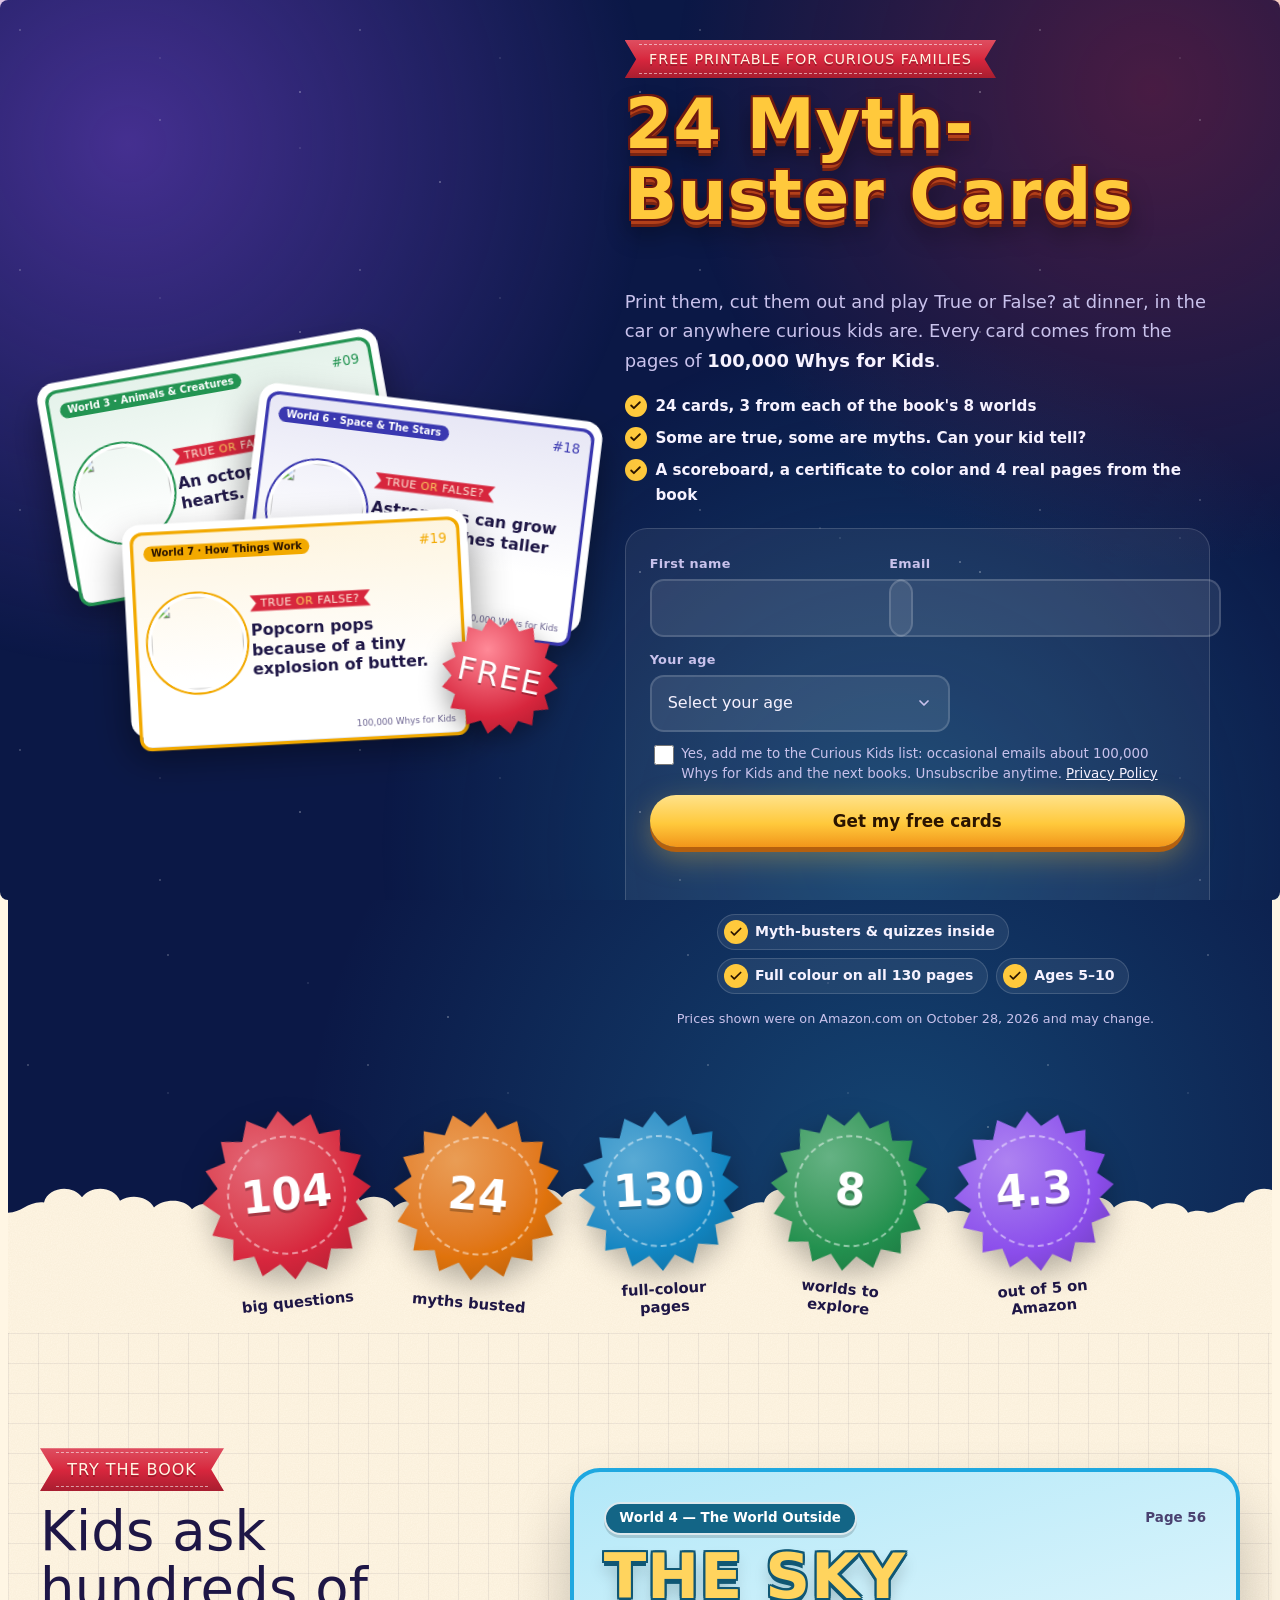
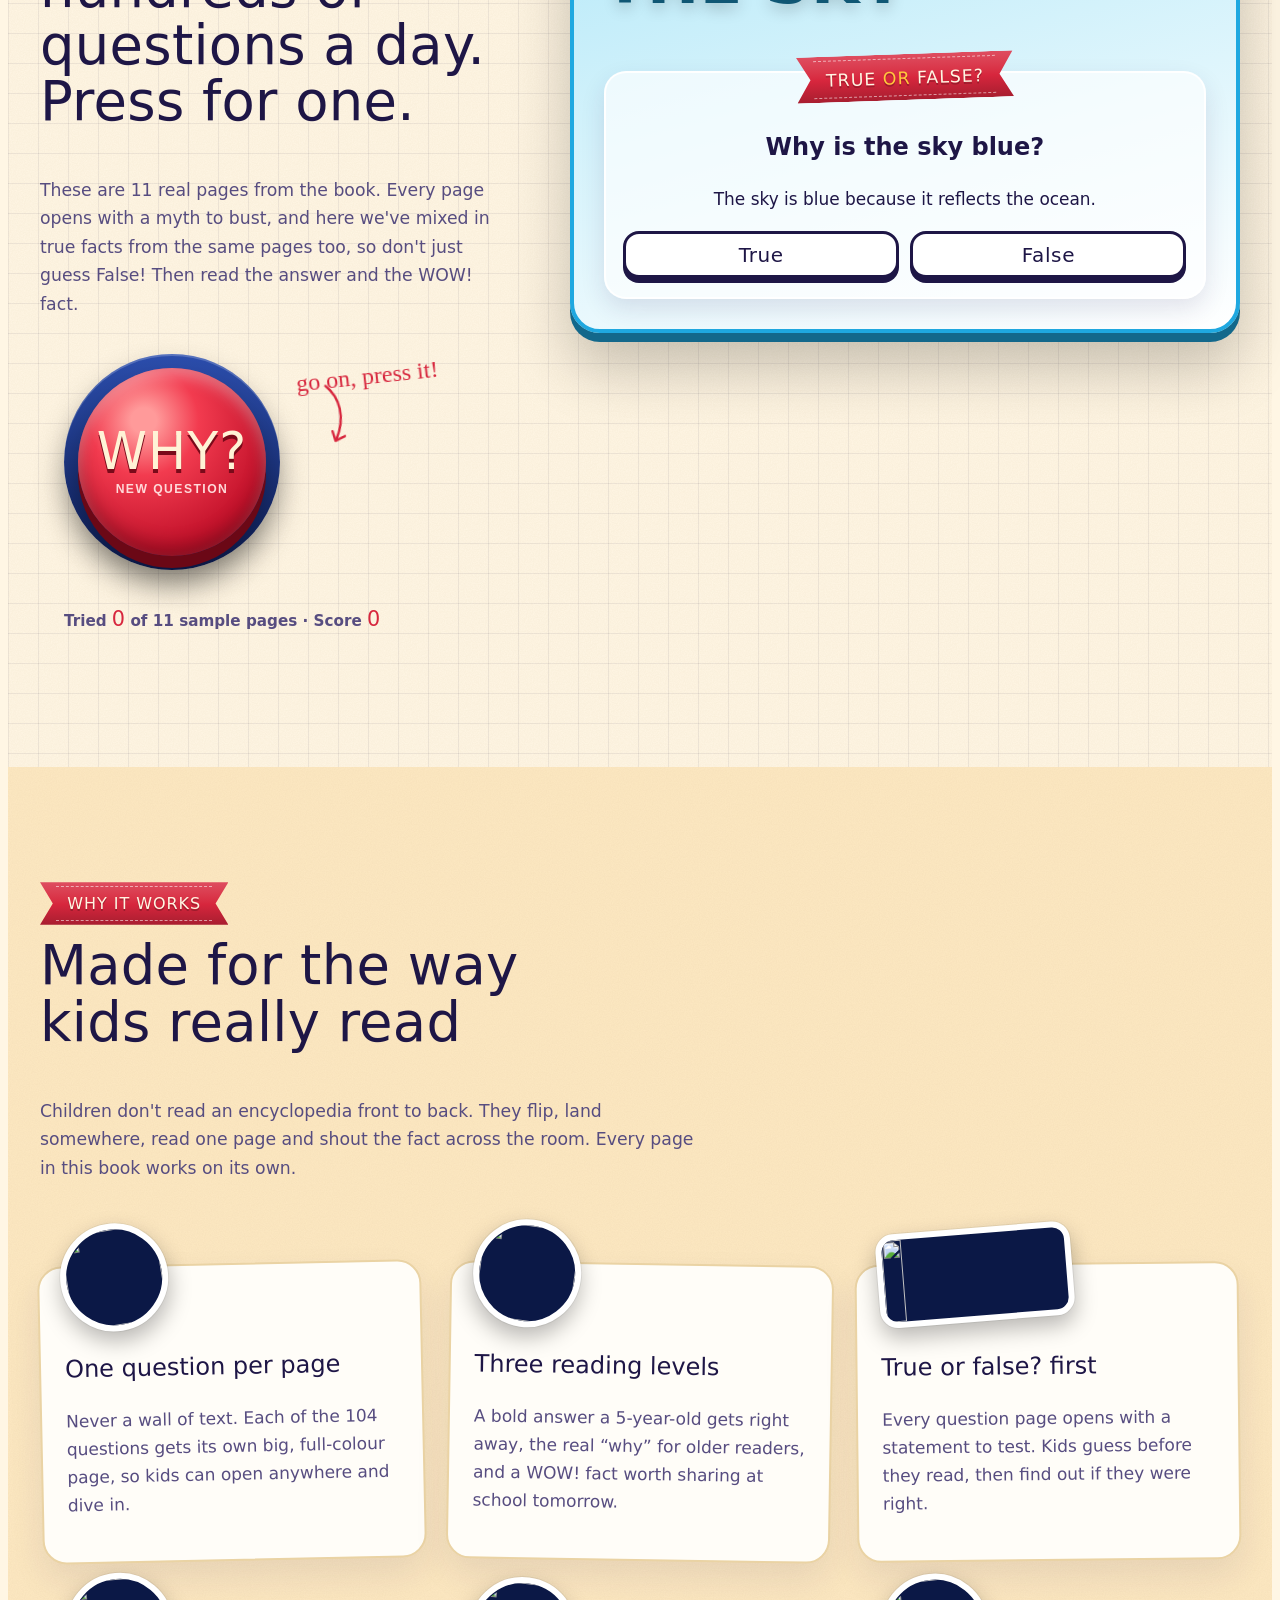
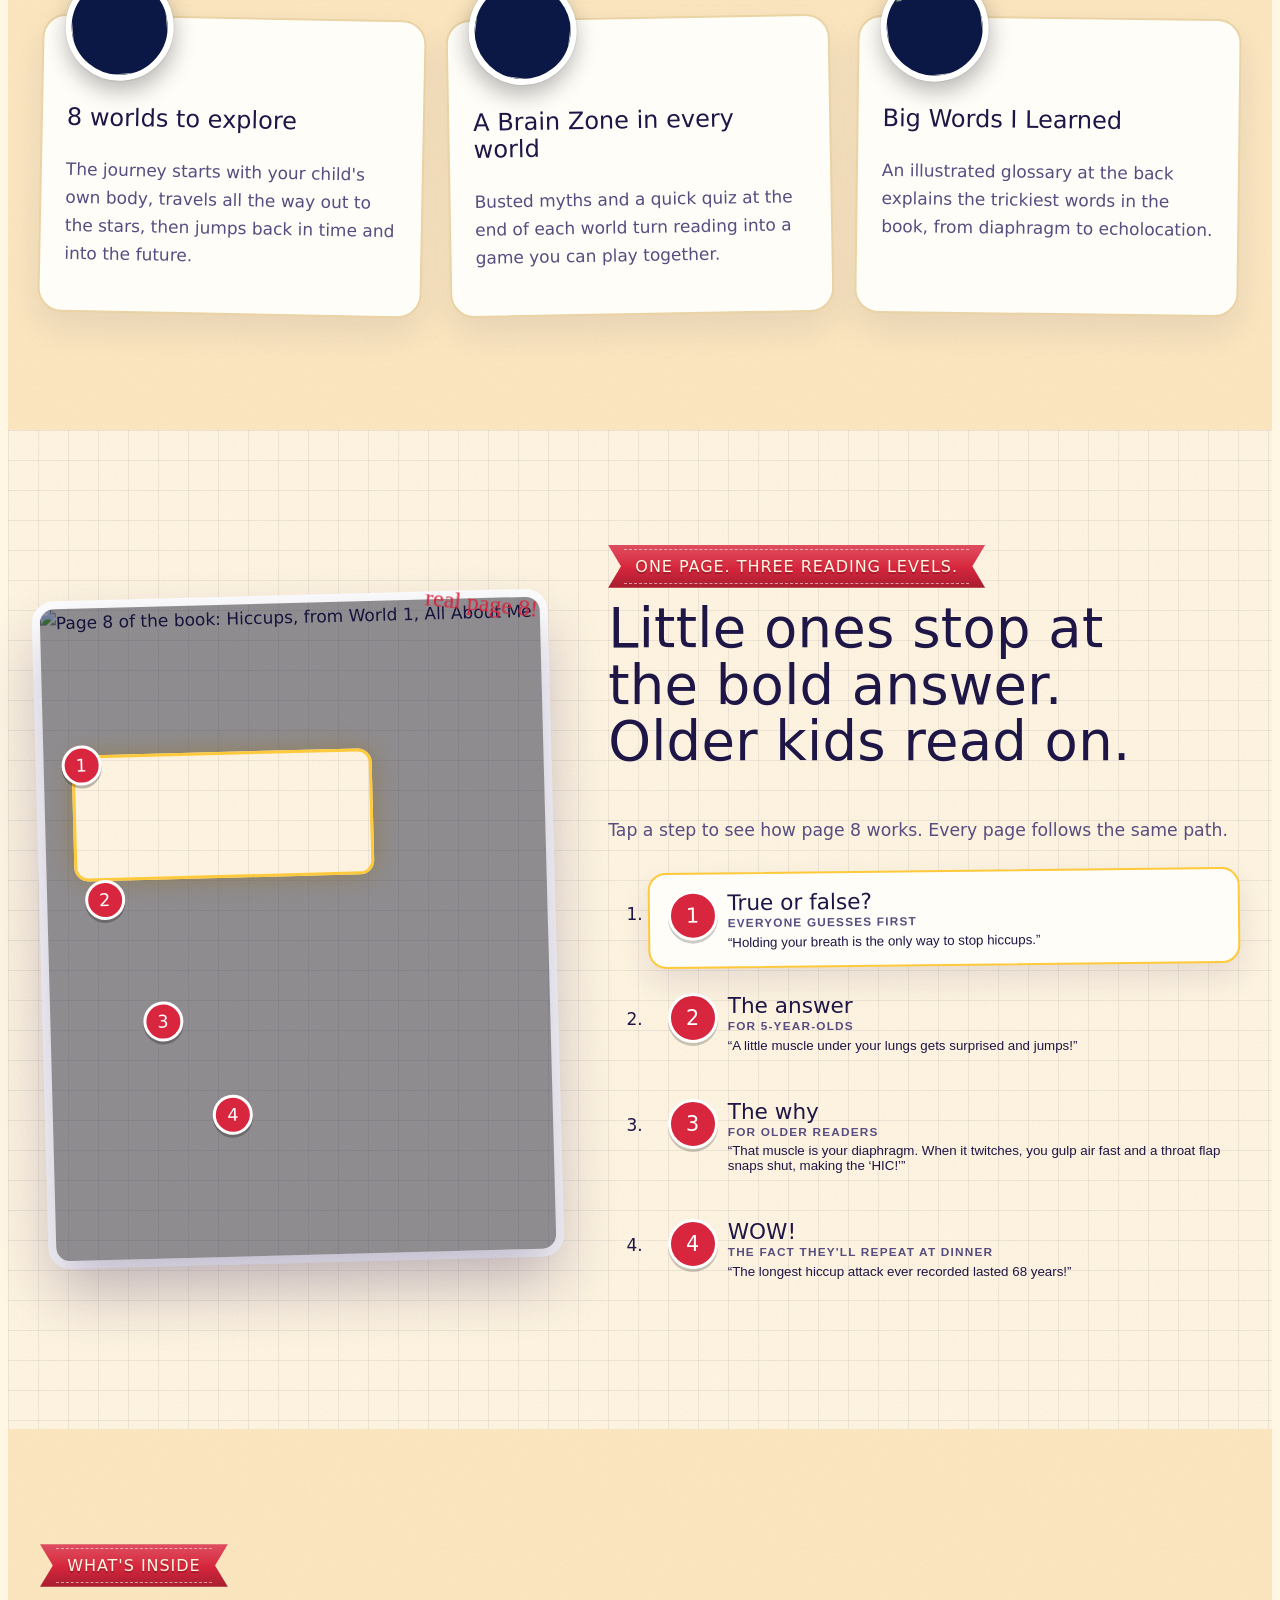
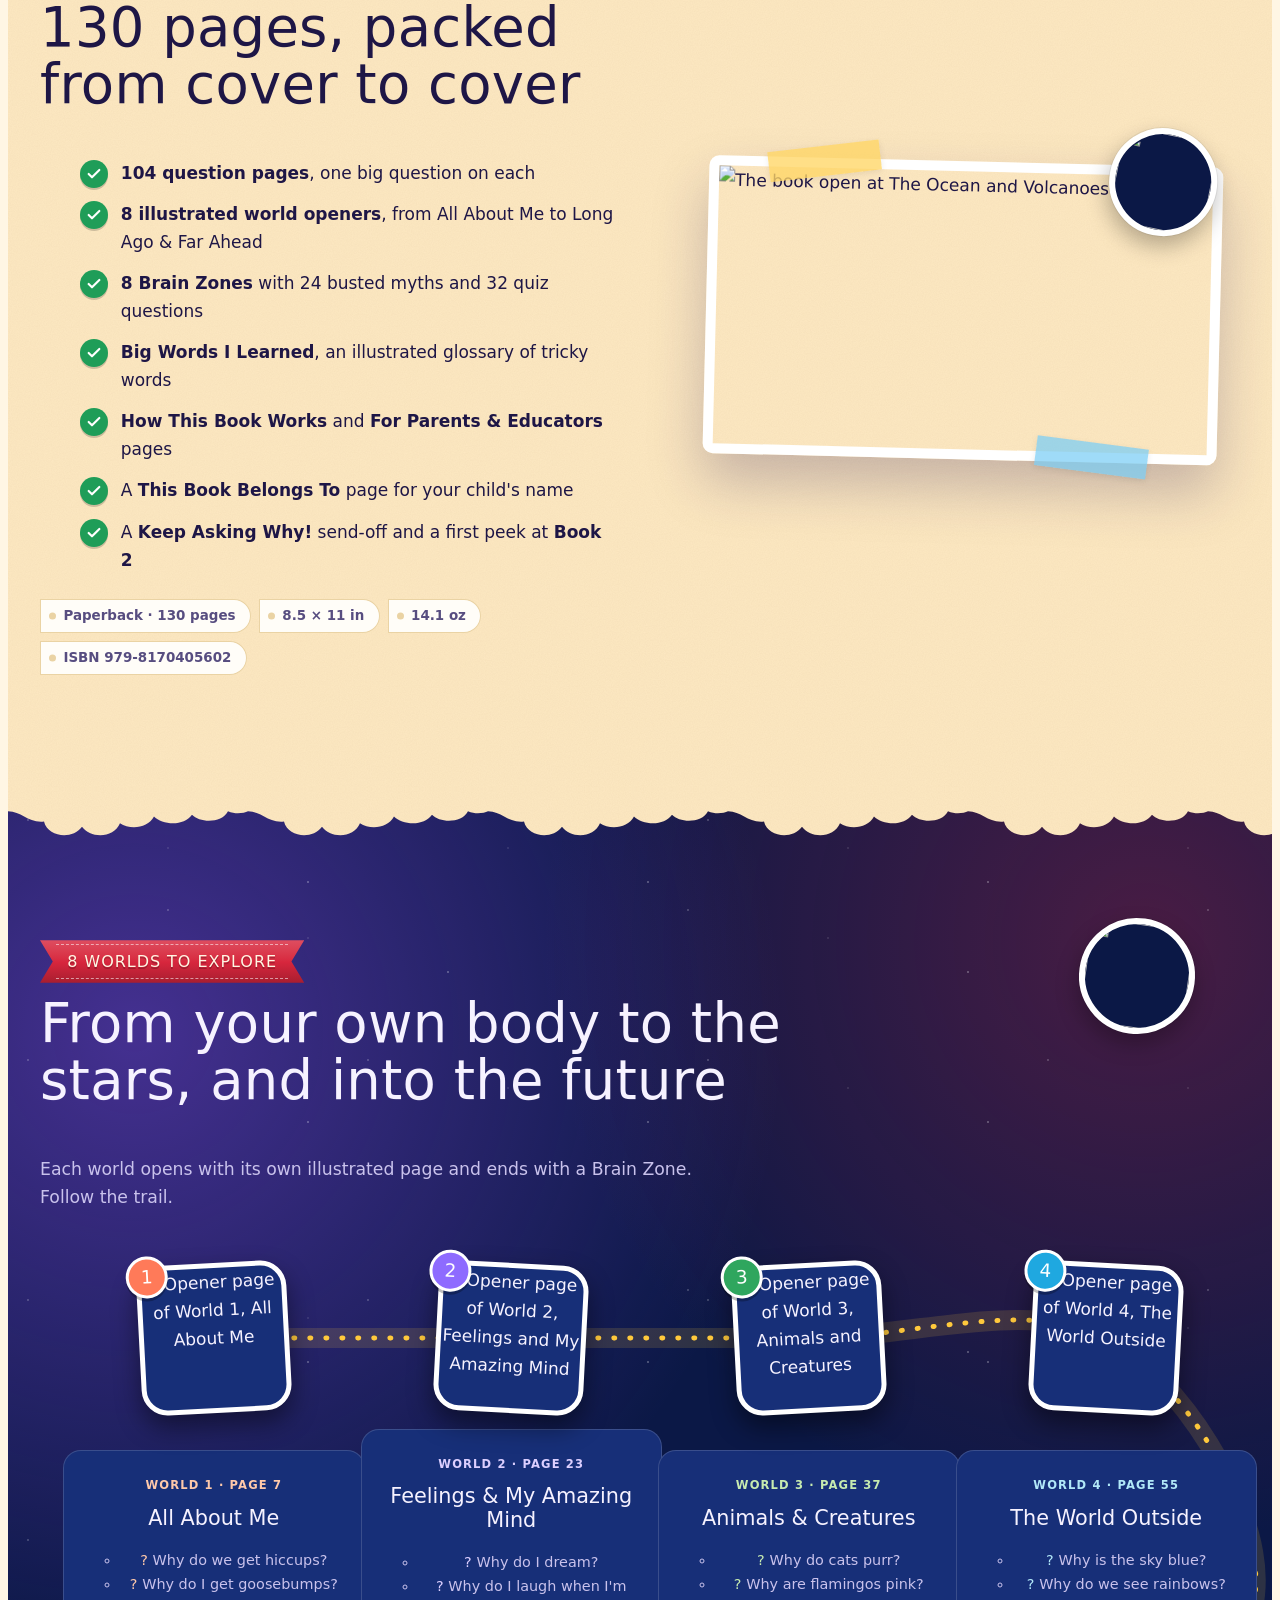
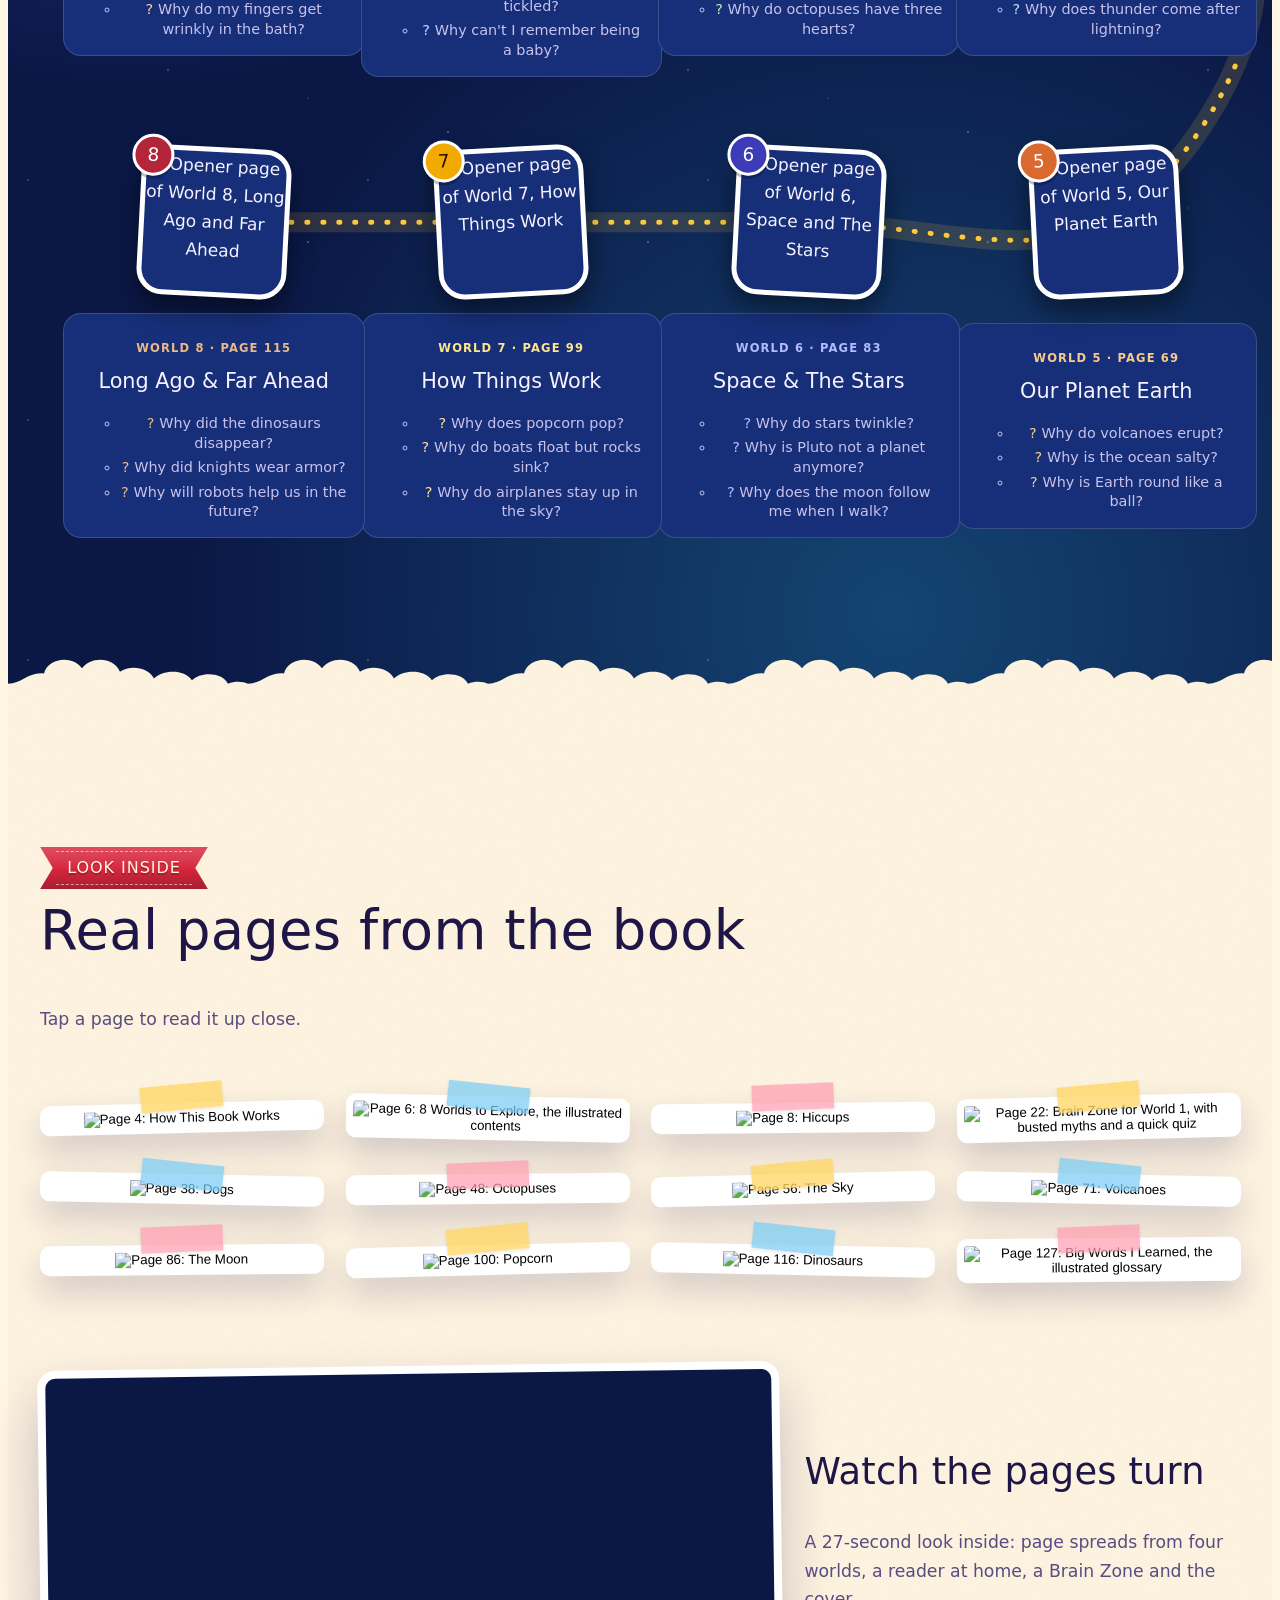
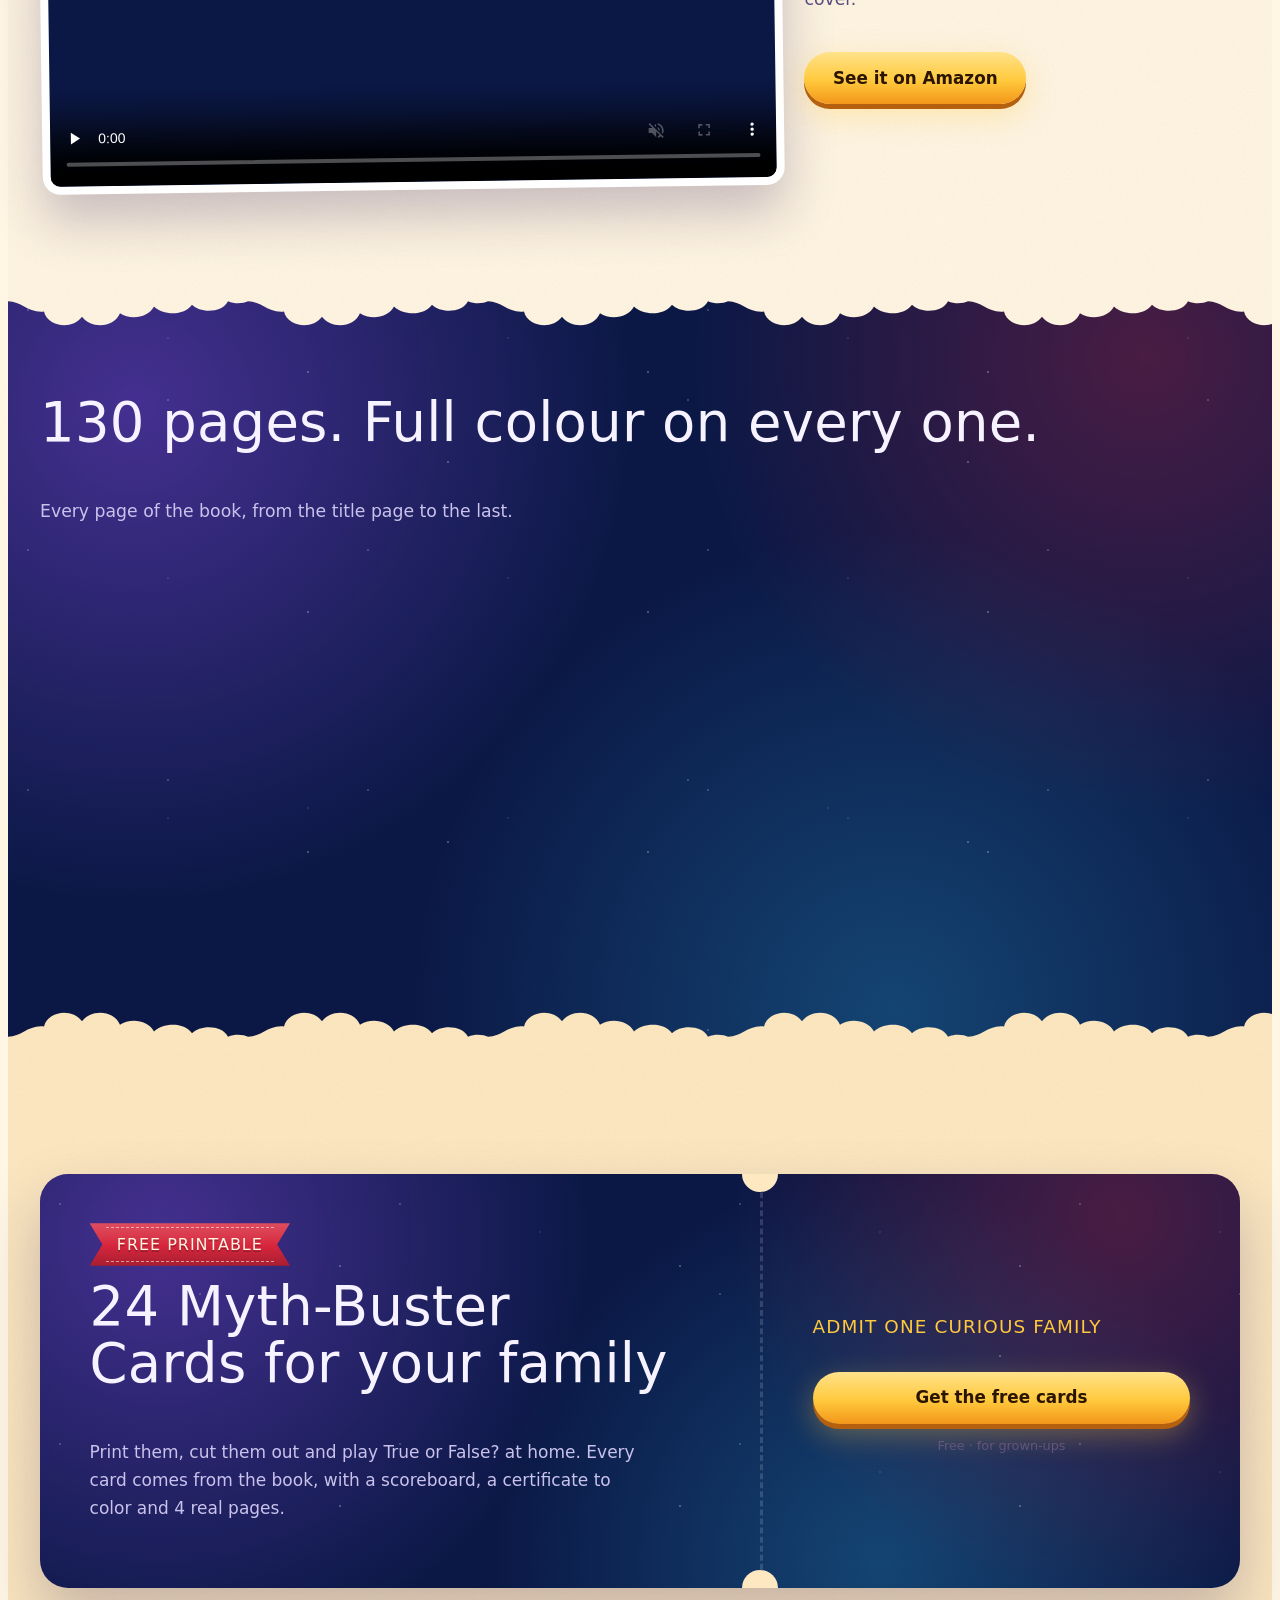
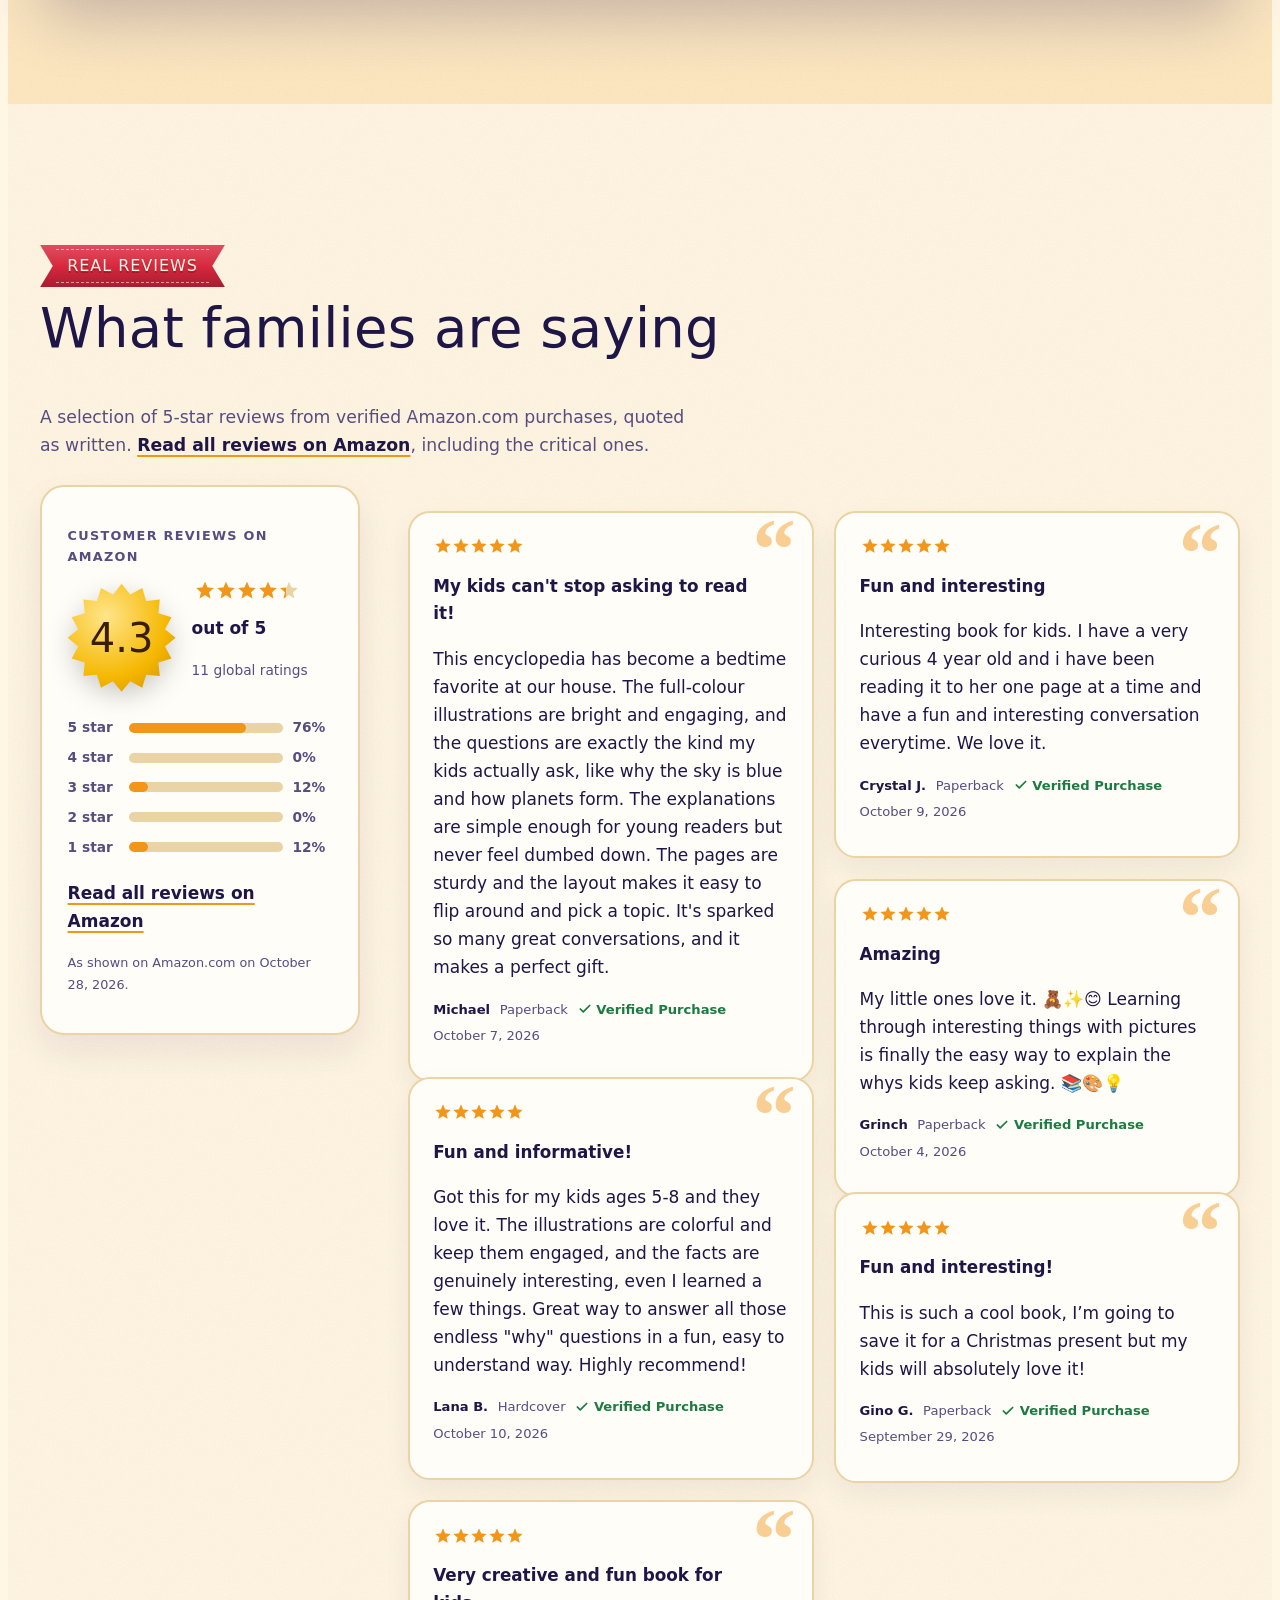
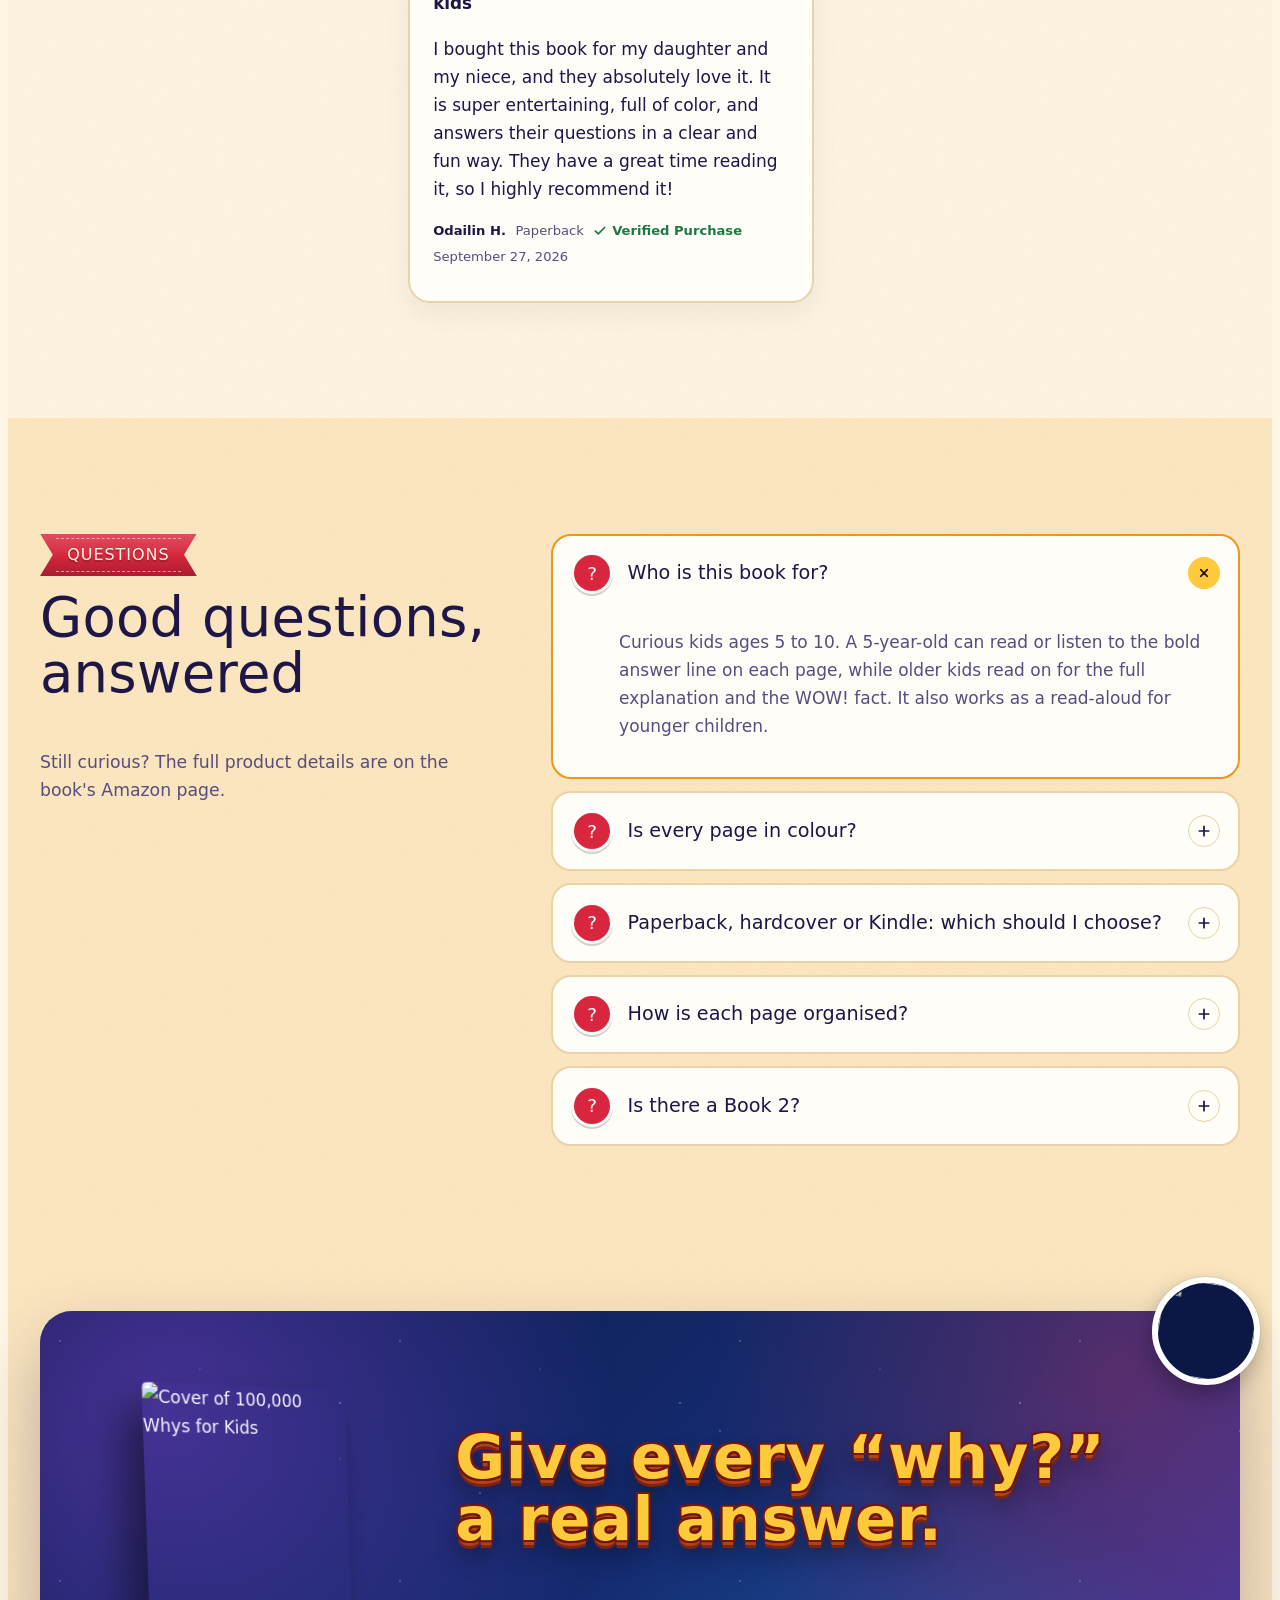
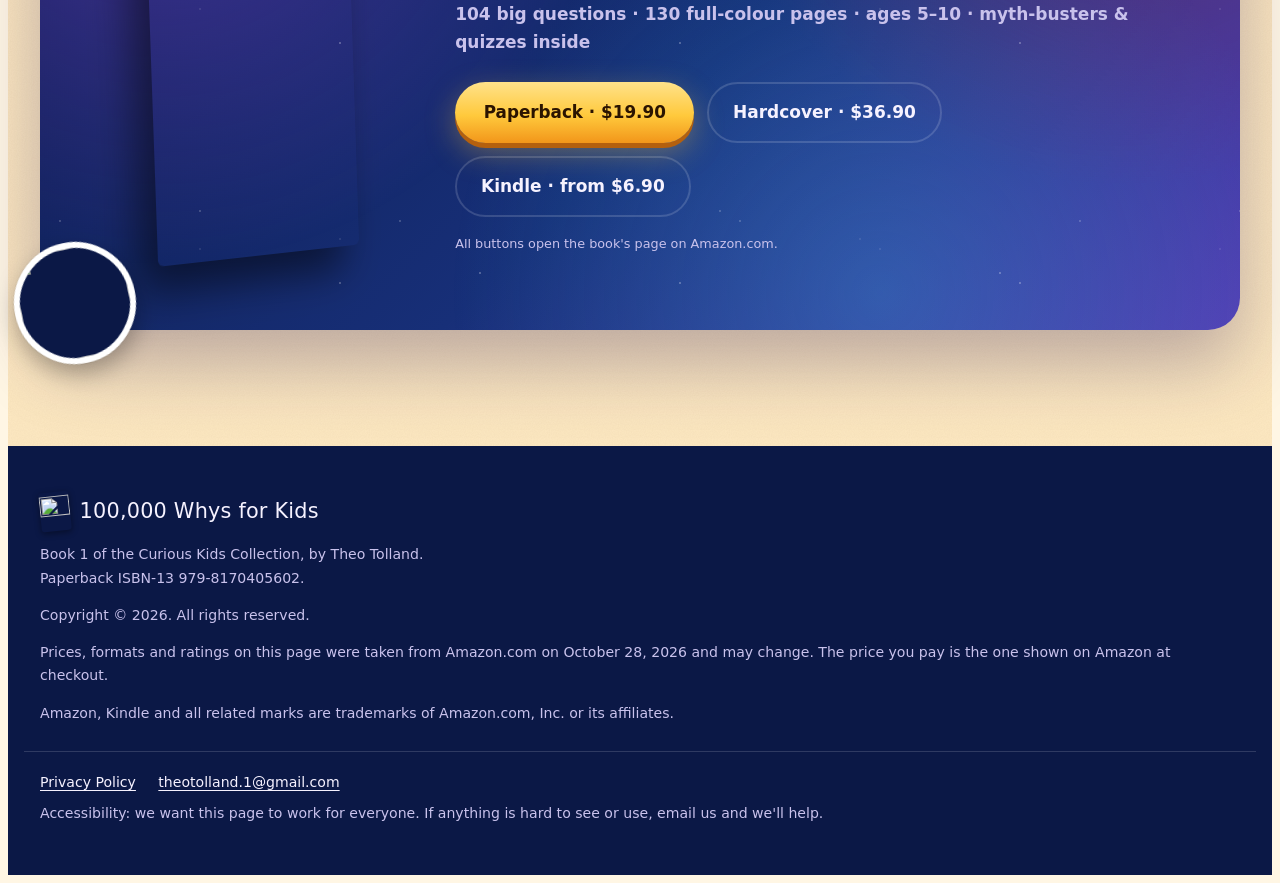
==== index.html @ b4d17857 "Add the website pages (2.1, 2.2, privacy policy) Co-Authored-By: Claude Opus 5.5 <noreply@anthropic." ====
<!doctype html>
<html lang="en">
<head>
<meta charset="utf-8">
<meta name="viewport" content="width=device-width, initial-scale=1, viewport-fit=cover">
<title>100,000 Whys for Kids: Every “why?” finally answered · Theo Tolland</title>
<meta name="description" content="104 big questions kids really ask, each on its own full-colour illustrated page, with myth-busters and quizzes for curious kids ages 5–10. Paperback, hardcover and Kindle on Amazon.">
<link rel="canonical" href="https://100000whyskids.com/">
<meta name="theme-color" content="#0B1846">
<meta property="og:type" content="book">
<meta property="og:title" content="100,000 Whys for Kids: every “why?” finally answered">
<meta property="og:description" content="104 big questions kids really ask, one illustrated page each, with myth-busters and quizzes. Ages 5–10.">
<meta property="og:url" content="https://100000whyskids.com/">
<meta property="og:image" content="https://100000whyskids.com/images/og-image.jpg">
<meta property="og:image:width" content="1200">
<meta property="og:image:height" content="630">
<meta name="twitter:card" content="summary_large_image">
<link rel="icon" href="favicon-32.png" sizes="32x32" type="image/png">
<link rel="icon" href="favicon.ico" sizes="any">
<link rel="apple-touch-icon" href="apple-touch-icon.png">
<link rel="preload" href="fonts/lilita-one-latin-400-normal.woff2" as="font" type="font/woff2" crossorigin>
<link rel="preload" href="fonts/lexend-latin-400-normal.woff2" as="font" type="font/woff2" crossorigin>
<link rel="stylesheet" href="css/fonts.css">
<link rel="stylesheet" href="css/tw.css">
<script type="application/ld+json">
{
  "@context": "https://schema.org",
  "@type": "Book",
  "name": "100,000 Whys for Kids",
  "alternativeHeadline": "The Ultimate Full-Colour Illustrated Encyclopedia of Why",
  "author": { "@type": "Person", "name": "Theo Tolland" },
  "isbn": "9798170405602",
  "numberOfPages": 130,
  "bookFormat": "https://schema.org/Paperback",
  "inLanguage": "en",
  "datePublished": "2026-08-29",
  "typicalAgeRange": "5-10",
  "isPartOf": { "@type": "BookSeries", "name": "The Curious Kids Collection" },
  "image": "https://100000whyskids.com/images/cover.jpg",
  "url": "https://100000whyskids.com/",
  "offers": { "@type": "Offer", "price": "19.90", "priceCurrency": "USD", "url": "https://www.amazon.com/dp/B0HH9YSD8H" }
}
</script>
<script>
/* ===== Free Myth-Buster Cards: settings =====
   entry         'hard' = the page stays hidden until the visitor leaves first name and email
                 'soft' = the same window, with a small "No thanks, show me the book" link
                 'off'  = no window on arrival
                 Per link: add ?gate=hard, ?gate=soft or ?gate=off to the page address (two ad sets,
                 for example). ?gate=reset forgets this browser's sign-up so you can test again.
   beforeAmazon  true = visitors who haven't signed up see the bonus window when they click Buy on Amazon
   exitIntent    true = on desktop, the bonus window opens once when the mouse leaves the page
   heroLead      true = the free cards become the main button at the top (paid ads); also ?hero=lead
   pdf           the file visitors download
   privacyUrl    your privacy policy; the link appears under every form once it is set
   googleForm    the Google Form that stores sign-ups (questions: First name, Email, Source, Consent).
                 Its Responses tab and linked Google Sheet show every sign-up.
   webhookUrl    optional: any address that accepts a form POST (Zapier, Make, your email service)
   metaPixelId   the Meta Pixel (dataset) ID for this book. Empty = no pixel and no cookie banner.
                 When set, it is offered only to grown-ups who have just signed up (they answered
                 18 or older in the age question), loads only after they click Allow, and never
                 for visitors whose browser sends Global Privacy Control or Do Not Track. No tracker
                 runs before a visitor's age is known (COPPA). Their sign-up is then sent to Meta as
                 a Lead event (no names or emails are sent).
   Age question  visitors must give their age; anyone under 18 sees a message and nothing about
                 them is sent or stored (COPPA). The choice is remembered in their browser. */
window.LEADS = {
  entry: 'hard',
  beforeAmazon: true,
  exitIntent: true,
  heroLead: false,
  pdf: 'downloads/Myth-Buster-Cards-100000-Whys.pdf',
  privacyUrl: 'privacy.html',
  googleForm: { formId: '1FAIpQLSf7b7B2sizTqj8wz0l4xTVTSRNZh0H8UmVbkWBD6p_XEBw7uw', nameEntry: 'entry.1075393797', emailEntry: 'entry.488473096', sourceEntry: 'entry.962735220', consentEntry: 'entry.381483706' },
  webhookUrl: '',
  metaPixelId: '',
  consentText: 'Yes, add me to the Curious Kids list: occasional emails about 100,000 Whys for Kids and the next books. Unsubscribe anytime.',
  consentVersion: '2026-10-28',
  page: 'v2.1'
};
(function () {
  var L = window.LEADS, d = document.documentElement, q = location.search, mode = L.entry, gk = 'whys-gate-' + (L.page || 'page');
  d.classList.add('js');
  try {
    var m = q.match(/[?&]gate=(hard|soft|off|reset)(?=&|$)/);
    if (m && m[1] === 'reset') { localStorage.removeItem('whys-lead'); localStorage.removeItem('whys-minor'); localStorage.removeItem('whys-ads'); }
    else if (m) localStorage.setItem(gk, m[1]);
    mode = localStorage.getItem(gk) || mode;
    if (localStorage.getItem('whys-lead')) d.classList.add('has-lead');
    if (localStorage.getItem('whys-minor')) d.classList.add('is-minor');
  } catch (e) {}
  if (/[?&]hero=lead(?=&|$)/.test(q)) L.heroLead = true;
  L.mode = mode;
  if (L.heroLead) d.classList.add('hero-lead');
  d.classList.add(!d.classList.contains('has-lead') && !d.classList.contains('is-minor') && (mode === 'hard' || mode === 'soft') ? 'gate-open' : 'unlocked');
})();
</script>
<style>
/* "The book, come to life": the page borrows the book's own graphic language
   (night-sky cover, chunky gold titles, red TRUE OR FALSE? ribbons, sticker pills)
   and walks through the colour grade of each of the 8 worlds. */
:root {
  --night: #0B1846; --night-2: #172F78; --night-3: #22409A; --night-ink: #F6F2FF; --night-soft: #C9C2EC;
  --night-line: rgb(255 255 255 / .15); --night-glass: rgb(11 24 70 / .86);
  --paper: #FFF6E4; --paper-2: #FDE8C2; --card: #FFFDF8; --ink: #1E1646; --ink-soft: #574D80; --line: #EAD3A4;
  --grid-line: rgb(30 22 70 / .07);
  --noise: url("data:image/svg+xml,%3Csvg xmlns='http://www.w3.org/2000/svg' width='180' height='180'%3E%3Cfilter id='n'%3E%3CfeTurbulence type='fractalNoise' baseFrequency='.85' numOctaves='2' stitchTiles='stitch'/%3E%3CfeColorMatrix values='0 0 0 0 .42 0 0 0 0 .3 0 0 0 0 .12 0 0 0 .08 0'/%3E%3C/filter%3E%3Crect width='100%25' height='100%25' filter='url(%23n)'/%3E%3C/svg%3E");
  --gold: #FFC93C; --gold-hi: #FFE28A; --gold-deep: #F2961A; --gold-edge: #B4600E; --btn-ink: #2B1400;
  --btn-glow: rgb(255 200 61 / .35); --btn-glow-strong: rgb(255 200 61 / .6);
  --red: #D7263D; --sky: #2EC4F1; --berry: #8B4DEB; --leaf: #1F9D58; --ok: #1C7A42; --no: #B31D33;
  --w1: #FF7A59; --w1b: #FFC9AA; --w2: #8E6BFF; --w2b: #DCCFFF; --w3: #2FA65E; --w3b: #C7EBB0; --w4: #1FA8E0; --w4b: #B2E8F8;
  --w5: #D9692E; --w5b: #F8CB8A; --w6: #3D3BB8; --w6b: #B4BCFF; --w7: #F2A900; --w7b: #FFE58A; --w8: #B3263A; --w8b: #EDB886;
  --t3d-edge: #6E1810; --t3d-d1: #B3401A; --t3d-d2: #7A2412;
  --glow-1: rgb(139 77 235 / .45); --glow-2: rgb(215 38 61 / .3); --glow-3: rgb(46 196 241 / .26); --star: rgb(255 255 255 / .85);
  --tape-1: rgb(255 214 102 / .78); --tape-2: rgb(122 205 245 / .72); --tape-3: rgb(255 158 178 / .72);
  --scrim: rgb(5 10 30 / .92); --mask: rgb(10 16 48 / .45); --shadow: 46 30 90;
  --font-display: "Lilita One", "Arial Rounded MT Bold", system-ui, sans-serif;
  --font-body: Lexend, "Segoe UI", system-ui, -apple-system, sans-serif;
  --font-hand: "Gochi Hand", "Comic Sans MS", cursive;
}
@media (prefers-color-scheme: dark) {
  :root:not([data-theme="light"]) {
    --night: #070F30; --night-2: #12266A; --night-3: #1C3788; --night-glass: rgb(7 15 48 / .88);
    --paper: #120E2E; --paper-2: #19143F; --card: #221B50; --ink: #F4EFFF; --ink-soft: #BDB4E3; --line: #362E74;
    --grid-line: rgb(255 255 255 / .05);
    --noise: url("data:image/svg+xml,%3Csvg xmlns='http://www.w3.org/2000/svg' width='180' height='180'%3E%3Cfilter id='n'%3E%3CfeTurbulence type='fractalNoise' baseFrequency='.85' numOctaves='2' stitchTiles='stitch'/%3E%3CfeColorMatrix values='0 0 0 0 1 0 0 0 0 1 0 0 0 0 1 0 0 0 .035 0'/%3E%3C/filter%3E%3Crect width='100%25' height='100%25' filter='url(%23n)'/%3E%3C/svg%3E");
    --red: #FF5266; --leaf: #48D18A; --gold-deep: #F7A33A; --ok: #5BE39B; --no: #FF7385;
    --mask: rgb(4 8 28 / .55); --shadow: 0 0 0;
    color-scheme: dark;
  }
}
:root[data-theme="dark"] {
  --night: #070F30; --night-2: #12266A; --night-3: #1C3788; --night-glass: rgb(7 15 48 / .88);
  --paper: #120E2E; --paper-2: #19143F; --card: #221B50; --ink: #F4EFFF; --ink-soft: #BDB4E3; --line: #362E74;
  --grid-line: rgb(255 255 255 / .05);
  --noise: url("data:image/svg+xml,%3Csvg xmlns='http://www.w3.org/2000/svg' width='180' height='180'%3E%3Cfilter id='n'%3E%3CfeTurbulence type='fractalNoise' baseFrequency='.85' numOctaves='2' stitchTiles='stitch'/%3E%3CfeColorMatrix values='0 0 0 0 1 0 0 0 0 1 0 0 0 0 1 0 0 0 .035 0'/%3E%3C/filter%3E%3Crect width='100%25' height='100%25' filter='url(%23n)'/%3E%3C/svg%3E");
  --red: #FF5266; --leaf: #48D18A; --gold-deep: #F7A33A; --ok: #5BE39B; --no: #FF7385;
  --mask: rgb(4 8 28 / .55); --shadow: 0 0 0;
  color-scheme: dark;
}

/* ---------- base ---------- */
html { scroll-behavior: smooth; scroll-padding-top: 84px; }
body { background: var(--paper); color: var(--ink); font-family: var(--font-body); font-size: 17px; line-height: 1.65; -webkit-font-smoothing: antialiased; overflow-x: clip; }
body::before { content: ""; position: fixed; inset: 0 0 auto; height: env(safe-area-inset-top, 0px); z-index: 70; background: var(--night); }
:focus-visible { outline: 3px solid var(--sky); outline-offset: 3px; border-radius: 8px; }
.wrap { max-width: 1200px; margin-inline: auto; padding-left: max(16px, env(safe-area-inset-left, 0px)); padding-right: max(16px, env(safe-area-inset-right, 0px)); }
.section { position: relative; padding-block: clamp(64px, 9vw, 116px); }
.paper { background-color: var(--paper); background-image: var(--noise); }
.paper-2 { background-color: var(--paper-2); background-image: var(--noise); }
.graph { background-color: var(--paper); background-image: linear-gradient(var(--grid-line) 1px, transparent 1px), linear-gradient(90deg, var(--grid-line) 1px, transparent 1px), var(--noise); background-size: 30px 30px, 30px 30px, 180px 180px; }
.night { position: relative; isolation: isolate; background: var(--night); color: var(--night-ink); }
.skip { position: absolute; left: -999px; top: 8px; z-index: 90; background: var(--gold); color: var(--btn-ink); padding: .5rem 1rem; border-radius: 999px; font-weight: 700; }
.skip:focus { left: max(16px, env(safe-area-inset-left, 0px)); }

/* night sky like the cover */
.sky { position: absolute; inset: 0; z-index: -1; pointer-events: none; overflow: hidden;
  background: radial-gradient(circle at 10% 16%, var(--glow-1), transparent 38%),
              radial-gradient(circle at 90% 10%, var(--glow-2), transparent 34%),
              radial-gradient(circle at 70% 94%, var(--glow-3), transparent 42%); }
.sky::before, .sky::after { content: ""; position: absolute; inset: 0; background-size: 340px 240px;
  background-image:
    radial-gradient(1.7px 1.7px at 20px 30px, var(--star), transparent 60%),
    radial-gradient(1px 1px at 84px 120px, var(--star), transparent 60%),
    radial-gradient(1.4px 1.4px at 160px 58px, var(--star), transparent 60%),
    radial-gradient(1px 1px at 232px 178px, var(--star), transparent 60%),
    radial-gradient(2px 2px at 300px 92px, var(--star), transparent 60%),
    radial-gradient(1px 1px at 120px 210px, var(--star), transparent 60%); opacity: .7; }
.sky::after { background-size: 520px 380px; background-position: 140px 90px; animation: twinkle 4.5s ease-in-out infinite alternate; }
@keyframes twinkle { from { opacity: .15; } to { opacity: .85; } }

/* puffy cloud edge between a night band and a paper band */
.clouds { position: absolute; left: 0; right: 0; bottom: -1px; height: 60px; z-index: 2; pointer-events: none;
  background-color: var(--cloud, var(--paper)); background-image: var(--noise);
  -webkit-mask: url("data:image/svg+xml,%3Csvg xmlns='http://www.w3.org/2000/svg' viewBox='0 0 240 70' preserveAspectRatio='none'%3E%3Cpath d='M0 70 V44 C14 44 20 30 36 32 C40 14 64 10 74 26 C82 12 106 12 112 30 C122 22 140 24 146 38 C154 28 176 26 184 40 C192 30 214 30 220 44 C228 40 236 42 240 44 V70 Z'/%3E%3C/svg%3E") repeat-x left bottom / 240px 60px;
          mask: url("data:image/svg+xml,%3Csvg xmlns='http://www.w3.org/2000/svg' viewBox='0 0 240 70' preserveAspectRatio='none'%3E%3Cpath d='M0 70 V44 C14 44 20 30 36 32 C40 14 64 10 74 26 C82 12 106 12 112 30 C122 22 140 24 146 38 C154 28 176 26 184 40 C192 30 214 30 220 44 C228 40 236 42 240 44 V70 Z'/%3E%3C/svg%3E") repeat-x left bottom / 240px 60px; }
.clouds.top { top: -1px; bottom: auto; transform: scaleY(-1); }

/* ---------- type ---------- */
.h2 { font-family: var(--font-display); font-weight: 400; font-size: clamp(2.15rem, 4.6vw, 3.4rem); line-height: 1.04; letter-spacing: .005em; color: var(--ink); text-wrap: balance; margin-top: .85rem; }
.night .h2 { color: var(--night-ink); }
.lede { font-size: clamp(1.04rem, 1.35vw, 1.16rem); color: var(--ink-soft); margin-top: 1rem; max-width: 60ch; }
.night .lede { color: var(--night-soft); }
.hand { font-family: var(--font-hand); font-size: 1.5rem; line-height: 1.05; color: var(--red); }
.night .hand { color: var(--gold); }
.hand svg { width: 64px; height: 40px; display: inline-block; vertical-align: middle; }
.fineprint { font-size: .8rem; color: var(--ink-soft); }
.night .fineprint { color: var(--night-soft); }
.section-head { max-width: 760px; margin-bottom: clamp(30px, 4vw, 52px); }
.title-3d { font-family: var(--font-display); color: var(--gold); line-height: 1.02; letter-spacing: .01em; text-wrap: balance;
  text-shadow:
    -2px -2px 0 var(--t3d-edge), 2px -2px 0 var(--t3d-edge), -2px 2px 0 var(--t3d-edge), 2px 2px 0 var(--t3d-edge),
    0 -2px 0 var(--t3d-edge), 0 2px 0 var(--t3d-edge), -2px 0 0 var(--t3d-edge), 2px 0 0 var(--t3d-edge),
    0 5px 0 var(--t3d-d1), 0 8px 0 var(--t3d-d2), 0 14px 24px rgb(0 0 0 / .45); }

/* the book's red banner, stitched edges and all */
.ribbon { --rb: var(--red); position: relative; display: inline-block; font-family: var(--font-display); font-size: 1rem; letter-spacing: .06em; text-transform: uppercase; color: #FFF6E3;
  padding: .55em 1.7em .46em; background: linear-gradient(180deg, color-mix(in srgb, var(--rb) 82%, #fff), var(--rb) 52%, color-mix(in srgb, var(--rb) 78%, #000));
  clip-path: polygon(0 0, 100% 0, calc(100% - .8em) 50%, 100% 100%, 0 100%, .8em 50%); text-shadow: 0 2px 0 rgb(0 0 0 / .22); }
.ribbon::after { content: ""; position: absolute; inset: 4px 1em; border-top: 1.5px dashed rgb(255 255 255 / .55); border-bottom: 1.5px dashed rgb(255 255 255 / .55); pointer-events: none; }
.ribbon b { color: var(--gold); font-weight: 400; }

/* sticker-like pill labels, as on every page of the book */
.pill { display: inline-flex; align-items: center; gap: .5em; font-family: var(--font-display); font-size: 1.05rem; letter-spacing: .05em; text-transform: uppercase; color: #fff;
  background: linear-gradient(180deg, #2C4EAD, #13286B); border: 2px solid #F5C451; border-radius: 999px; padding: .14em 1em .14em .18em; box-shadow: 0 3px 0 rgb(0 0 0 / .22); }
.pill .ic { width: 1.9em; height: 1.9em; border-radius: 50%; display: grid; place-items: center; background: radial-gradient(circle at 35% 30%, #3D66D2, #0F2059); border: 2px solid #F5C451; }
.pill .ic svg { width: 1.05em; height: 1.05em; }
.pill-wow { background: linear-gradient(180deg, #A15FEA, #5B28A6); }
.pill-wow .ic { background: radial-gradient(circle at 35% 30%, #B57CF2, #4A1E8C); }

.sticker { border-radius: 50%; border: 6px solid #fff; box-shadow: 0 10px 22px rgb(0 0 0 / .28), 0 0 0 1px rgb(0 0 0 / .06); rotate: var(--r, -6deg); background: var(--night); object-fit: cover; max-width: none; }
.sticker.rect { border-radius: 18px; }

/* ---------- buttons ---------- */
.btn-amazon { position: relative; display: inline-flex; align-items: center; justify-content: center; gap: .55em; font-family: var(--font-body); font-weight: 800; font-size: 1.05rem; line-height: 1.2; color: var(--btn-ink); text-decoration: none; text-align: center;
  background: linear-gradient(180deg, var(--gold-hi), var(--gold) 55%, var(--gold-deep)); border: 0; border-radius: 999px; padding: .95em 1.7em; cursor: pointer;
  box-shadow: 0 5px 0 var(--gold-edge), 0 10px 30px var(--btn-glow); transition: translate .15s ease, box-shadow .15s ease; }
.btn-amazon:hover { translate: 0 -2px; box-shadow: 0 7px 0 var(--gold-edge), 0 14px 38px var(--btn-glow); }
.btn-amazon:active { translate: 0 3px; box-shadow: 0 2px 0 var(--gold-edge), 0 6px 18px var(--btn-glow); }
.btn-amazon svg { width: 18px; height: 18px; flex: none; }
.btn-pulse::after { content: ""; position: absolute; inset: 0; border-radius: inherit; animation: pulse 2.6s ease-out infinite; pointer-events: none; }
@keyframes pulse { 0% { box-shadow: 0 0 0 0 var(--btn-glow-strong); } 70%, 100% { box-shadow: 0 0 0 18px transparent; } }
.btn-ghost { display: inline-flex; align-items: center; justify-content: center; gap: .5em; font-weight: 700; color: var(--night-ink); text-decoration: none; border: 2px solid var(--night-line); border-radius: 999px; padding: .85em 1.4em; transition: border-color .15s, background .15s; }
.btn-ghost:hover { border-color: var(--gold); background: var(--night-2); }
.btn-sm { font-size: .92rem; padding: .62em 1.15em; box-shadow: 0 3px 0 var(--gold-edge), 0 6px 18px var(--btn-glow); }

/* ---------- nav ---------- */
.nav { position: sticky; top: env(safe-area-inset-top, 0px); z-index: 50; background: var(--night-glass); color: var(--night-ink); backdrop-filter: blur(12px) saturate(140%); -webkit-backdrop-filter: blur(12px) saturate(140%); border-bottom: 1px solid var(--night-line); }
.nav-inner { display: flex; align-items: center; justify-content: space-between; gap: 1rem; min-height: 66px; }
.brand { display: flex; align-items: center; gap: .6rem; text-decoration: none; color: var(--gold); font-family: var(--font-display); font-size: 1.3rem; letter-spacing: .01em; }
.brand img { width: 30px; height: auto; border-radius: 3px; box-shadow: 0 2px 6px rgb(0 0 0 / .4); rotate: -6deg; }
.nav-links { display: none; gap: 1.7rem; font-weight: 600; font-size: .95rem; }
.nav-links a { color: var(--night-soft); text-decoration: none; }
.nav-links a:hover { color: var(--gold); }
@media (min-width: 980px) { .nav-links { display: flex; } }

/* ---------- hero ---------- */
.hero { padding-top: clamp(26px, 4.5vw, 58px); padding-bottom: clamp(160px, 15vw, 214px); overflow: clip; }
.hero-grid { display: grid; gap: clamp(28px, 4vw, 64px); align-items: center; }
@media (min-width: 1024px) { .hero-grid { grid-template-columns: minmax(0, 1.04fr) minmax(0, 1fr); } }
.g-main { position: relative; aspect-ratio: 4 / 3; border-radius: 28px; overflow: hidden;
  background: radial-gradient(circle at 50% 40%, var(--night-3), var(--night) 72%);
  border: 1px solid var(--night-line); box-shadow: 0 30px 70px rgb(0 0 0 / .5), inset 0 0 0 6px rgb(255 255 255 / .04); }
.g-main img { position: absolute; inset: 0; width: 100%; height: 100%; max-width: none; object-fit: contain; transition: transform .25s ease-out; }
.g-main img.is-cover { padding: 5% 0; filter: drop-shadow(0 22px 30px rgb(0 0 0 / .6)); }
.g-thumbs { display: grid; grid-template-columns: repeat(5, minmax(0, 1fr)); gap: .6rem; margin-top: .85rem; }
.g-thumbs button { aspect-ratio: 4 / 3; border-radius: 14px; overflow: hidden; border: 2px solid var(--night-line); background: var(--night-2); padding: 0; cursor: pointer; transition: border-color .15s, translate .15s; }
.g-thumbs button:hover { translate: 0 -2px; }
.g-thumbs button[aria-pressed="true"] { border-color: var(--gold); box-shadow: 0 0 0 3px rgb(255 203 61 / .25); }
.g-thumbs img { width: 100%; height: 100%; object-fit: cover; }
.g-thumbs img.contain { object-fit: contain; padding: 6%; }
.kicker { display: flex; flex-wrap: wrap; align-items: center; gap: .6rem 1rem; }
.kicker .ribbon { font-size: clamp(.78rem, 3.3vw, 1rem); }
.byline { font-weight: 700; font-size: .85rem; letter-spacing: .14em; text-transform: uppercase; color: var(--night-soft); }
.hero h1 { margin-top: 1.1rem; }
.hero h1 .name { display: block; font-weight: 800; font-size: clamp(.98rem, 1.5vw, 1.12rem); letter-spacing: .18em; text-transform: uppercase; color: var(--night-ink); margin-bottom: .6rem; }
.hero h1 .title-3d { display: block; font-size: clamp(2.8rem, 5.9vw, 4.45rem); }
.hero .lead { font-size: clamp(1.06rem, 1.45vw, 1.2rem); color: var(--night-soft); margin-top: 1.4rem; max-width: 50ch; }
.rating { display: inline-flex; flex-wrap: wrap; align-items: center; gap: .55rem; margin-top: 1.1rem; color: var(--night-ink); text-decoration: none; font-weight: 600; font-size: .95rem; }
.rating .muted-n { color: var(--night-soft); font-weight: 500; text-decoration: underline; text-underline-offset: 3px; }
.stars { position: relative; display: inline-block; width: 110px; height: 21px; flex: none; }
.stars svg { position: absolute; inset: 0; width: 110px; height: 21px; }
.stars .fg { position: absolute; inset: 0 auto 0 0; overflow: hidden; }
.stars .bg { fill: var(--night-line); }
.stars .fg svg { fill: var(--gold); }
.card-stars .stars .bg { fill: var(--line); }
.card-stars .stars .fg svg { fill: var(--gold-deep); }
.fmt-wrap { position: relative; margin-top: 2.3rem; max-width: 480px; }
.fmt-note { position: absolute; right: -4px; top: -32px; rotate: 4deg; font-size: 1.35rem; }
.fmt { display: grid; grid-template-columns: repeat(3, minmax(0, 1fr)); gap: .55rem; }
.fmt button { position: relative; text-align: left; border: 2px solid var(--night-line); background: var(--night-2); color: var(--night-ink); border-radius: 16px; padding: .6rem .75rem; cursor: pointer; transition: border-color .15s, background .15s, translate .15s; min-width: 0; }
.fmt button:hover { border-color: rgb(255 203 61 / .6); translate: 0 -2px; }
.fmt button[aria-checked="true"] { border-color: var(--gold); background: #1D3A8F; box-shadow: 0 0 0 3px rgb(255 203 61 / .18); }
.fmt span { display: block; font-size: .72rem; font-weight: 700; letter-spacing: .08em; text-transform: uppercase; color: var(--night-soft); }
.fmt strong { display: block; font-size: 1.1rem; color: var(--gold); white-space: nowrap; }
.fmt strong small { font-size: .72em; font-weight: 700; color: var(--night-soft); }
@media (max-width: 400px) { .fmt button { padding: .55rem .6rem; } .fmt strong { font-size: 1rem; } .fmt-note { display: none; } }
.buy-hero { margin-top: 1.2rem; width: 100%; max-width: 480px; font-size: 1.12rem; }
.trust { display: flex; flex-wrap: wrap; gap: .5rem; margin-top: 1.35rem; font-weight: 600; font-size: .88rem; color: var(--night-ink); }
.trust li { display: flex; align-items: center; gap: .45rem; background: rgb(255 255 255 / .07); border: 1.5px solid var(--night-line); border-radius: 999px; padding: .32rem .85rem .32rem .38rem; }
.trust .tick { width: 24px; height: 24px; border-radius: 50%; display: grid; place-items: center; background: var(--gold); color: var(--btn-ink); flex: none; }
.trust .tick svg { width: 14px; height: 14px; }
.hero .fineprint { margin-top: .9rem; }
.float-st { position: absolute; z-index: 0; pointer-events: none; animation: bob 7s ease-in-out infinite; }
@keyframes bob { 0%, 100% { translate: 0 0; } 50% { translate: 0 -14px; } }
.qmark { position: absolute; font-family: var(--font-display); color: var(--gold); opacity: .18; pointer-events: none; line-height: 1; z-index: -1; rotate: var(--r, -12deg); animation: bob 9s ease-in-out infinite; }
/* load choreography: everything is visible from the first frame, it only settles into place */
@keyframes rise { from { translate: 0 22px; scale: .97; } to { translate: 0 0; scale: 1; } }
@keyframes pop { 0% { scale: .45; } 70% { scale: 1.08; } 100% { scale: 1; } }
.js.unlocked .hero .load { animation: rise .8s cubic-bezier(.2,.8,.2,1) both; animation-delay: calc(var(--d, 0) * 90ms); }
.js.unlocked .hero .float-st { animation: pop .7s cubic-bezier(.3,1.4,.5,1) both, bob 7s ease-in-out 1s infinite; }

/* ---------- starburst numbers (like the cover's starburst badge) ---------- */
.stats-band { display: flow-root; }
.bursts { position: relative; z-index: 3; margin-top: clamp(-150px, -11vw, -112px); }
.bursts ul { display: flex; flex-wrap: wrap; justify-content: center; gap: clamp(8px, 2.2vw, 34px); }
.burst { width: clamp(104px, 15vw, 160px); display: grid; justify-items: center; text-align: center; rotate: var(--r, 0deg); }
.burst-shape { position: relative; width: 100%; aspect-ratio: 1; display: grid; place-items: center; filter: drop-shadow(0 10px 14px rgb(0 0 0 / .28)); }
.burst-shape::before { content: ""; position: absolute; inset: 0; background: radial-gradient(circle at 35% 30%, color-mix(in srgb, var(--bc) 70%, #fff), var(--bc) 60%, color-mix(in srgb, var(--bc) 75%, #000));
  clip-path: polygon(50.0% 0.0%, 58.0% 9.8%, 69.1% 3.8%, 72.8% 15.9%, 85.4% 14.6%, 84.1% 27.2%, 96.2% 30.9%, 90.2% 42.0%, 100.0% 50.0%, 90.2% 58.0%, 96.2% 69.1%, 84.1% 72.8%, 85.4% 85.4%, 72.8% 84.1%, 69.1% 96.2%, 58.0% 90.2%, 50.0% 100.0%, 42.0% 90.2%, 30.9% 96.2%, 27.2% 84.1%, 14.6% 85.4%, 15.9% 72.8%, 3.8% 69.1%, 9.8% 58.0%, 0.0% 50.0%, 9.8% 42.0%, 3.8% 30.9%, 15.9% 27.2%, 14.6% 14.6%, 27.2% 15.9%, 30.9% 3.8%, 42.0% 9.8%); }
.burst-shape::after { content: ""; position: absolute; inset: 15%; border-radius: 50%; border: 2.5px dashed rgb(255 255 255 / .5); }
.burst .num { position: relative; z-index: 1; font-family: var(--font-display); font-size: clamp(1.75rem, 3.4vw, 2.75rem); color: #fff; line-height: 1; text-shadow: 0 3px 0 rgb(0 0 0 / .25); font-variant-numeric: tabular-nums; }
.burst .num[data-suffix] { font-size: clamp(1.3rem, 2.5vw, 2.05rem); }
.burst .lbl { margin-top: .55rem; font-weight: 700; font-size: clamp(.8rem, 1.2vw, .92rem); color: var(--ink); line-height: 1.25; max-width: 13ch; }

/* ---------- the Why Machine ---------- */
.try-grid { display: grid; gap: clamp(36px, 5vw, 72px); align-items: start; }
@media (min-width: 1024px) { .try-grid { grid-template-columns: minmax(0, .82fr) minmax(0, 1.18fr); } }
.buzzer-zone { position: relative; display: grid; justify-items: center; gap: 1.1rem; margin-top: 2.2rem; }
@media (min-width: 1024px) { .buzzer-zone { justify-items: start; padding-left: 1.5rem; } }
.buzzer-ring { position: relative; display: inline-grid; padding: 14px; border-radius: 50%; background: linear-gradient(180deg, #2C4EAD, #0E1E57); box-shadow: 0 16px 30px rgb(0 0 0 / .3), inset 0 2px 0 rgb(255 255 255 / .2); }
.buzzer { --s: clamp(150px, 18vw, 188px); width: var(--s); height: var(--s); border-radius: 50%; border: 0; cursor: pointer; display: grid; place-items: center;
  background: radial-gradient(circle at 35% 28%, #FF9A9A 0 7%, #F23B4F 30%, #C3122B 70%, #8E0B1F 100%);
  box-shadow: 0 12px 0 #6B0816, 0 20px 30px rgb(0 0 0 / .35), inset 0 -10px 18px rgb(0 0 0 / .25), inset 0 8px 14px rgb(255 255 255 / .35);
  transition: translate .1s ease, box-shadow .1s ease; }
.buzzer:hover { filter: brightness(1.06); }
.buzzer:active, .buzzer.is-pressed { translate: 0 9px; box-shadow: 0 3px 0 #6B0816, 0 8px 14px rgb(0 0 0 / .35), inset 0 -6px 12px rgb(0 0 0 / .25), inset 0 6px 10px rgb(255 255 255 / .3); }
.buzzer .w { font-family: var(--font-display); font-size: calc(var(--s) * .27); color: #FFF3D6; text-shadow: 0 4px 0 #7A0A1A; line-height: 1; letter-spacing: .02em; }
.buzzer .s { display: block; font-weight: 700; font-size: .76rem; letter-spacing: .12em; text-transform: uppercase; color: #FFD9D9; margin-top: .3rem; }
.buzz-note { rotate: -4deg; text-align: center; margin-bottom: -.4rem; }
.buzz-note svg { display: block; margin: .1rem auto 0; rotate: 80deg; width: 46px; height: 30px; }
@media (min-width: 1024px) {
  .buzz-note { position: absolute; z-index: 2; left: calc(clamp(150px, 18vw, 188px) + 70px); top: 10px; margin: 0; rotate: -6deg; }
  .buzz-note svg { rotate: 60deg; margin-left: 0; width: 64px; height: 40px; }
}
.try-progress { font-weight: 600; color: var(--ink-soft); font-size: .95rem; text-align: center; }
@media (min-width: 1024px) { .try-progress { text-align: left; } }
.try-progress b { font-family: var(--font-display); font-weight: 400; font-size: 1.3rem; color: var(--red); }
@media (min-width: 1024px) { .qstage { padding-top: 1.2rem; } }

.qstage { perspective: 1400px; }
.qcard { --wc: var(--w4); --wb: var(--w4b); position: relative; border-radius: 30px; padding: clamp(18px, 3vw, 30px); color: #1E1646;
  background: linear-gradient(165deg, var(--wb) 0%, color-mix(in srgb, var(--wb) 42%, #fff) 58%, #fff 100%);
  border: 4px solid var(--wc); box-shadow: 0 9px 0 color-mix(in srgb, var(--wc) 62%, #000), 0 34px 60px rgb(0 0 0 / .22); }
.qcard.is-flipping { animation: qflip .56s cubic-bezier(.45,.05,.35,1); }
@keyframes qflip { 0% { rotate: y 0deg; } 45% { rotate: y 90deg; } 55% { rotate: y -90deg; } 100% { rotate: y 0deg; } }
.q-top { display: flex; flex-wrap: wrap; align-items: center; justify-content: space-between; gap: .5rem; }
.q-world { display: inline-block; font-weight: 700; font-size: .84rem; color: #fff; background: color-mix(in srgb, var(--wc) 60%, #000); border: 2px solid rgb(255 255 255 / .85); border-radius: 999px; padding: .22rem .85rem; box-shadow: 0 3px 0 rgb(0 0 0 / .15); }
.q-page { font-weight: 700; font-size: .84rem; color: #4A4170; }
.q-title { --o: color-mix(in srgb, var(--wc) 52%, #000); font-family: var(--font-display); font-size: clamp(2.4rem, 5.6vw, 3.9rem); line-height: 1; letter-spacing: .01em; color: #FFD45E; margin-top: .7rem; overflow-wrap: anywhere;
  text-shadow: -2px -2px 0 var(--o), 2px -2px 0 var(--o), -2px 2px 0 var(--o), 2px 2px 0 var(--o), 0 -2px 0 var(--o), 0 2px 0 var(--o), -2px 0 0 var(--o), 2px 0 0 var(--o), 0 5px 0 var(--o), 0 10px 16px rgb(0 0 0 / .22); }
.q-tf { position: relative; margin-top: 1.7rem; background: rgb(255 255 255 / .66); border: 2px solid rgb(255 255 255 / .95); border-radius: 22px; padding: 2.2rem 1.1rem 1.15rem; text-align: center; box-shadow: 0 10px 24px rgb(46 30 90 / .12); }
.q-tf .ribbon { position: absolute; top: -19px; left: 50%; translate: -50% 0; rotate: -2deg; white-space: nowrap; font-size: 1.08rem; }
.q-q { font-weight: 800; font-size: clamp(1.2rem, 2.2vw, 1.5rem); line-height: 1.25; color: #1E1646; }
.q-s { margin-top: .35rem; font-size: 1.06rem; color: #1E1646; }
.q-hint { margin-top: .25rem; font-style: italic; font-size: .86rem; color: #4A4170; }
.js .q-hint { display: none; }
.q-btns { display: none; }
.js .q-btns { display: grid; grid-template-columns: 1fr 1fr; gap: .7rem; margin-top: 1.05rem; }
.q-btns button { font-family: var(--font-display); font-size: 1.25rem; letter-spacing: .03em; padding: .55rem; border-radius: 16px; border: 3px solid #1E1646; background: #fff; color: #1E1646; box-shadow: 0 5px 0 #1E1646; cursor: pointer; transition: translate .1s, box-shadow .1s, background .15s, color .15s; }
.q-btns button:hover:not(:disabled) { translate: 0 -2px; box-shadow: 0 7px 0 #1E1646; }
.q-btns button:active:not(:disabled) { translate: 0 4px; box-shadow: 0 1px 0 #1E1646; }
.q-btns button:disabled { cursor: default; opacity: .5; }
.q-btns button.is-picked { opacity: 1; color: #fff; }
.qcard.is-right .q-btns button.is-picked { background: #1C7A42; }
.qcard.is-wrong .q-btns button.is-picked { background: #B31D33; }
.q-reveal { margin-top: 1.2rem; }
.js .qcard:not(.is-revealed) .q-reveal { display: none; }
.q-verdict { font-family: var(--font-display); font-size: 1.4rem; line-height: 1.15; color: #1E1646; }
.qcard.is-right .q-verdict { color: #1C7A42; }
.qcard.is-wrong .q-verdict { color: #B31D33; }
.q-ans { margin-top: .9rem; }
.q-a { font-family: var(--font-display); font-size: clamp(1.45rem, 2.6vw, 1.95rem); line-height: 1.12; color: #1E1646; margin-top: .6rem; }
.q-why { margin-top: .5rem; color: #3A3263; }
.q-wow { position: relative; margin-top: 1.5rem; background: rgb(255 255 255 / .72); border: 2px solid rgb(255 255 255 / .95); border-radius: 18px; padding: 1.55rem 1rem 1rem; }
.q-wow .pill { position: absolute; top: -18px; left: 1rem; }
.q-wow p { font-weight: 600; color: #1E1646; }
.q-thumb { display: inline-flex; align-items: center; gap: .75rem; margin-top: 1rem; border: 0; background: transparent; padding: 0; cursor: zoom-in; font-weight: 700; color: #1E1646; text-decoration: underline; text-underline-offset: 3px; }
.q-thumb img { width: 54px; height: auto; border-radius: 6px; box-shadow: 0 6px 14px rgb(0 0 0 / .25); rotate: -4deg; }

/* ---------- features ---------- */
.feats { display: grid; gap: 56px 24px; padding-top: 30px; }
@media (min-width: 640px) { .feats { grid-template-columns: repeat(2, minmax(0, 1fr)); } }
@media (min-width: 1024px) { .feats { grid-template-columns: repeat(3, minmax(0, 1fr)); } }
.feat { position: relative; background: var(--card); border: 2px solid var(--line); border-radius: 24px; padding: 4rem 1.5rem 1.6rem; rotate: var(--r, 0deg); box-shadow: 0 16px 34px rgb(var(--shadow) / .09); transition: rotate .3s ease, translate .3s ease, box-shadow .3s ease; }
.feat:hover { rotate: 0deg; translate: 0 -5px; box-shadow: 0 24px 44px rgb(var(--shadow) / .16); }
.feat .sticker { position: absolute; top: -44px; left: 1.3rem; width: 96px; height: 96px; transition: rotate .3s ease; }
.feat .sticker.rect { width: auto; height: 82px; top: -38px; }
.feat:hover .sticker { rotate: 4deg; }
.feat h3 { font-family: var(--font-display); font-weight: 400; font-size: 1.5rem; line-height: 1.12; color: var(--ink); }
.feat p { margin-top: .55rem; color: var(--ink-soft); }

/* ---------- anatomy of a page ---------- */
.anatomy { display: grid; gap: clamp(30px, 4vw, 60px); align-items: center; }
@media (min-width: 1024px) { .anatomy { grid-template-columns: minmax(0, .9fr) minmax(0, 1.1fr); } }
.page-wrap { position: relative; width: 100%; max-width: 500px; margin-inline: auto; }
.page-frame { position: relative; border-radius: 14px; overflow: hidden; rotate: -1.5deg; box-shadow: 0 30px 60px rgb(var(--shadow) / .3), 0 0 0 8px #fff; }
.page-frame img { width: 100%; height: auto; display: block; }
.page-tag { position: absolute; top: -36px; right: 2%; rotate: 6deg; z-index: 3; }
.hot { position: absolute; border-radius: 14px; border: 3px solid transparent; background: transparent; padding: 0; cursor: pointer; transition: box-shadow .3s, border-color .3s; }
.hot.is-active { border-color: var(--gold); box-shadow: 0 0 0 9999px var(--mask), 0 0 26px rgb(255 203 61 / .65); }
.hot-n { position: absolute; top: -13px; left: -13px; width: 34px; height: 34px; border-radius: 50%; background: var(--red); color: #fff; font-family: var(--font-display); font-size: 1.1rem; display: grid; place-items: center; border: 3px solid #fff; box-shadow: 0 3px 0 rgb(0 0 0 / .25); }
.hot-1 { left: 5.5%; top: 22.6%; width: 60%; height: 19.2%; }
.hot-2 { left: 9.5%; top: 43.3%; width: 46.5%; height: 18.4%; }
.hot-3 { left: 20.5%; top: 62.1%; width: 30%; height: 13.8%; }
.hot-4 { left: 34%; top: 76.7%; width: 26%; height: 18%; }
.steps { display: grid; gap: .6rem; margin-top: 1.6rem; }
.step { width: 100%; text-align: left; display: grid; grid-template-columns: 44px minmax(0, 1fr); column-gap: 1rem; padding: 1rem 1.1rem; border-radius: 18px; border: 2px solid transparent; background: transparent; color: var(--ink); cursor: pointer; transition: background .2s, border-color .2s, rotate .2s; }
.step:hover { background: var(--card); }
.step.is-active { background: var(--card); border-color: var(--gold); box-shadow: 0 14px 30px rgb(var(--shadow) / .1); rotate: -.6deg; }
.step-n { grid-row: 1 / span 3; width: 44px; height: 44px; border-radius: 50%; background: var(--red); color: #fff; display: grid; place-items: center; font-family: var(--font-display); font-size: 1.3rem; border: 3px solid #fff; box-shadow: 0 3px 0 rgb(0 0 0 / .2); }
.step-label { font-family: var(--font-display); font-size: 1.35rem; line-height: 1.2; }
.step-who { font-size: .74rem; font-weight: 700; letter-spacing: .1em; text-transform: uppercase; color: var(--ink-soft); }
.step-quote { margin-top: .3rem; color: var(--ink); }

/* ---------- what's inside ---------- */
.box-grid { display: grid; gap: clamp(30px, 4vw, 60px); align-items: center; }
@media (min-width: 1024px) { .box-grid { grid-template-columns: minmax(0, 1fr) minmax(0, 1fr); } }
.checklist { display: grid; gap: .8rem; margin-top: 1.6rem; }
.checklist li { display: grid; grid-template-columns: 28px minmax(0, 1fr); gap: .8rem; align-items: start; }
.checklist .ck { width: 28px; height: 28px; border-radius: 50%; background: var(--leaf); color: #fff; display: grid; place-items: center; margin-top: 1px; box-shadow: 0 2px 0 rgb(0 0 0 / .18); }
.checklist .ck svg { width: 16px; height: 16px; }
.tags { display: flex; flex-wrap: wrap; gap: .5rem; margin-top: 1.6rem; }
.tags span { position: relative; border: 1.5px solid var(--line); background: var(--card); border-radius: 8px 999px 999px 8px; padding: .3rem .9rem .3rem 1.4rem; font-size: .84rem; font-weight: 600; color: var(--ink-soft); }
.tags span::before { content: ""; position: absolute; left: .5rem; top: 50%; width: 7px; height: 7px; translate: 0 -50%; border-radius: 50%; background: var(--line); }
.photo { position: relative; rotate: 1.4deg; }
.photo .shot { width: 100%; height: auto; display: block; border-radius: 10px; border: 10px solid #fff; box-shadow: 0 28px 54px rgb(var(--shadow) / .25); }
.tape { position: absolute; width: 112px; height: 30px; background: var(--tape-1); box-shadow: 0 2px 6px rgb(0 0 0 / .08); z-index: 2; }
.photo .tape.t1 { top: -12px; left: 12%; rotate: -8deg; }
.photo .tape.t2 { bottom: -10px; right: 10%; rotate: 6deg; background: var(--tape-2); }
.photo .sticker { position: absolute; width: 96px; height: 96px; right: -14px; top: -38px; --r: 10deg; z-index: 3; }
@media (max-width: 1279px) { .photo .sticker { right: 4px; width: 84px; height: 84px; } }

/* ---------- worlds: a board-game trail ---------- */
.worlds { padding-block: clamp(110px, 12vw, 150px); }
.worlds .globe { position: absolute; right: max(16px, 6vw); top: clamp(90px, 10vw, 130px); width: 104px; height: 104px; --r: 8deg; }
@media (max-width: 899px) { .worlds .globe { display: none; } }
.map { position: relative; margin-top: clamp(30px, 4vw, 48px); }
.map-path { position: absolute; inset: 0; width: 100%; height: 100%; overflow: visible; pointer-events: none; z-index: 0; }
.trail { fill: none; stroke: var(--gold); stroke-width: 5; stroke-linecap: round; stroke-dasharray: 1 15; }
.trail-glow { fill: none; stroke: rgb(255 201 60 / .14); stroke-width: 20; stroke-linecap: round; }
.js .trail { animation: march 1.4s linear infinite; }
@keyframes march { to { stroke-dashoffset: -16; } }
.map-grid { position: relative; z-index: 1; display: grid; gap: 22px; }
.stop { display: grid; grid-template-columns: 112px minmax(0, 1fr); gap: 14px; align-items: center; }
.stop:nth-child(even) { grid-template-columns: minmax(0, 1fr) 112px; }
.stop:nth-child(even) .stop-thumb { order: 2; }
.stop-thumb { position: relative; width: 112px; rotate: var(--r, -3deg); }
.stop:nth-child(even) .stop-thumb { --r: 3deg; }
.stop-img { aspect-ratio: 1; border-radius: 26px; border: 5px solid #fff; overflow: hidden; box-shadow: 0 12px 26px rgb(0 0 0 / .45); background: var(--night-2); }
.stop-img img { width: 100%; height: 100%; object-fit: cover; object-position: 50% 6%; }
.stop-n { position: absolute; top: -10px; left: -10px; width: 36px; height: 36px; border-radius: 50%; display: grid; place-items: center; background: var(--wc); color: var(--wt, #fff); font-family: var(--font-display); font-size: 1.15rem; border: 3px solid #fff; box-shadow: 0 3px 0 rgb(0 0 0 / .25); }
.stop-body { background: var(--night-2); border: 1px solid var(--night-line); border-radius: 18px; padding: .85rem 1rem .95rem; min-width: 0; }
.stop-meta { font-size: .72rem; font-weight: 700; letter-spacing: .1em; text-transform: uppercase; color: var(--wl); }
.stop h3 { font-family: var(--font-display); font-weight: 400; font-size: 1.3rem; line-height: 1.12; color: var(--night-ink); margin-top: .15rem; }
.stop ul { margin-top: .5rem; display: grid; gap: .28rem; }
.stop li { position: relative; padding-left: 1.05rem; color: var(--night-soft); font-size: .9rem; line-height: 1.38; }
.stop li::before { content: "?"; position: absolute; left: 0; top: 0; font-family: var(--font-display); color: var(--wl); }
@media (max-width: 639px) { .stop li:nth-child(3) { display: none; } }
@media (min-width: 640px) and (max-width: 1023px) {
  .map-grid { grid-template-columns: repeat(2, minmax(0, 1fr)); column-gap: 26px; row-gap: 44px; }
  .stop, .stop:nth-child(even) { grid-template-columns: 1fr; justify-items: center; text-align: center; align-items: start; }
  .stop:nth-child(even) .stop-thumb { order: 0; }
  .stop-thumb { width: 140px; }
  .stop-body { width: 100%; }
  .stop li { padding-left: 0; } .stop li::before { position: static; margin-right: .3rem; }
  .stop:nth-child(1) { grid-column: 1; grid-row: 1; } .stop:nth-child(2) { grid-column: 2; grid-row: 1; }
  .stop:nth-child(3) { grid-column: 2; grid-row: 2; } .stop:nth-child(4) { grid-column: 1; grid-row: 2; }
  .stop:nth-child(5) { grid-column: 1; grid-row: 3; } .stop:nth-child(6) { grid-column: 2; grid-row: 3; }
  .stop:nth-child(7) { grid-column: 2; grid-row: 4; } .stop:nth-child(8) { grid-column: 1; grid-row: 4; }
}
@media (min-width: 1024px) {
  .map-grid { grid-template-columns: repeat(4, minmax(0, 1fr)); column-gap: 30px; row-gap: 70px; }
  .stop, .stop:nth-child(even) { grid-template-columns: 1fr; justify-items: center; text-align: center; align-items: start; gap: 16px; }
  .stop:nth-child(even) .stop-thumb { order: 0; }
  .stop-thumb { width: 150px; }
  .stop-body { width: 100%; }
  .stop li { padding-left: 0; } .stop li::before { position: static; margin-right: .3rem; }
  .stop:nth-child(5) { grid-column: 4; grid-row: 2; } .stop:nth-child(6) { grid-column: 3; grid-row: 2; }
  .stop:nth-child(7) { grid-column: 2; grid-row: 2; } .stop:nth-child(8) { grid-column: 1; grid-row: 2; }
}

/* ---------- look inside ---------- */
.tiles { display: grid; gap: 34px 22px; grid-template-columns: repeat(2, minmax(0, 1fr)); padding-top: 12px; }
@media (min-width: 768px) { .tiles { grid-template-columns: repeat(3, minmax(0, 1fr)); } }
@media (min-width: 1100px) { .tiles { grid-template-columns: repeat(4, minmax(0, 1fr)); } }
.tile { position: relative; display: block; width: 100%; padding: 0; border: 0; background: transparent; cursor: zoom-in; rotate: var(--r, -1.4deg); transition: rotate .3s ease, translate .3s ease; }
.tile:nth-child(3n+2) { --r: 1.2deg; } .tile:nth-child(3n) { --r: -.5deg; }
.tile .frame { display: block; border-radius: 10px; overflow: hidden; border: 7px solid #fff; box-shadow: 0 16px 32px rgb(var(--shadow) / .2); background: #fff; }
.tile img { width: 100%; height: auto; aspect-ratio: 480 / 626; object-fit: cover; transition: scale .4s ease; }
.tile::before { content: ""; position: absolute; top: -12px; left: 50%; width: 82px; height: 26px; translate: -50% 0; rotate: -4deg; background: var(--tape-1); box-shadow: 0 2px 4px rgb(0 0 0 / .08); z-index: 2; }
.tile:nth-child(3n+2)::before { background: var(--tape-2); rotate: 5deg; } .tile:nth-child(3n)::before { background: var(--tape-3); rotate: -2deg; }
.tile:hover { rotate: 0deg; translate: 0 -6px; }
.tile:hover img { scale: 1.05; }
.video-block { display: grid; gap: clamp(22px, 3vw, 44px); align-items: center; margin-top: clamp(54px, 7vw, 84px); }
@media (min-width: 1024px) { .video-block { grid-template-columns: minmax(0, 1.25fr) minmax(0, .75fr); } }
.video-frame { position: relative; rotate: -.8deg; }
.video-frame video { width: 100%; height: auto; aspect-ratio: 16 / 9; border-radius: 18px; background: var(--night); border: 8px solid #fff; box-shadow: 0 26px 50px rgb(var(--shadow) / .25); display: block; }

/* ---------- wall of pages (tilted band) ---------- */
.wall { padding-block: clamp(80px, 9vw, 120px); overflow: hidden; }
.wall-band { rotate: -2.4deg; margin-inline: -6vw; margin-top: clamp(26px, 4vw, 44px); }
.wall-row { --h: 180px; --w: 9490px; height: var(--h); background-repeat: repeat-x; background-size: auto var(--h); margin-top: 14px; animation: wall 150s linear infinite; }
.wall-row-1 { background-image: url("images/wall-1.jpg"); margin-top: 0; }
.wall-row-2 { background-image: url("images/wall-2.jpg"); animation-direction: reverse; }
@keyframes wall { from { background-position: 0 0; } to { background-position: calc(-1 * var(--w)) 0; } }
@media (max-width: 640px) { .wall-row { --h: 130px; --w: 6854px; } }

/* ---------- email: a ticket for Book 2 ---------- */
.ticket { position: relative; isolation: isolate; overflow: hidden; display: grid; background: var(--night); color: var(--night-ink); border-radius: 28px; box-shadow: 0 30px 60px rgb(var(--shadow) / .25); }
@media (min-width: 900px) {
  .ticket { grid-template-columns: minmax(0, 1.2fr) minmax(0, .8fr); }
  .ticket::before, .ticket::after { content: ""; position: absolute; left: calc(60% - 18px); width: 36px; height: 36px; border-radius: 50%; background: var(--paper-2); z-index: 2; }
  .ticket::before { top: -18px; } .ticket::after { bottom: -18px; }
  .ticket-stub { border-left: 3px dashed var(--night-line); }
}
.ticket-main { padding: clamp(1.6rem, 4.5vw, 3.1rem); }
.ticket-main p.copy { color: var(--night-soft); margin-top: .9rem; max-width: 52ch; }
.ticket .h2 { color: var(--night-ink); }
.ticket-stub { padding: clamp(1.6rem, 4.5vw, 3.1rem); display: grid; align-content: center; gap: .7rem; border-top: 3px dashed var(--night-line); }
@media (min-width: 900px) { .ticket-stub { border-top: 0; } }
.stub-label { font-family: var(--font-display); font-size: 1.15rem; letter-spacing: .06em; text-transform: uppercase; color: var(--gold); }
.ticket input { width: 100%; min-width: 0; border-radius: 999px; padding: .95rem 1.3rem; background: var(--night-2); border: 2px solid var(--night-line); color: var(--night-ink); font-size: 1rem; font-family: var(--font-body); }
.ticket input::placeholder { color: var(--night-soft); }
.ticket input:focus { outline: none; border-color: var(--gold); }
.form-msg { min-height: 1.5em; font-weight: 600; color: var(--night-soft); font-size: .95rem; }
.form-msg.ok { color: var(--gold); }

/* ---------- reviews ---------- */
.reviews-layout { display: grid; gap: clamp(28px, 4vw, 48px); align-items: start; }
@media (min-width: 1024px) { .reviews-layout { grid-template-columns: 320px minmax(0, 1fr); } .rating-card { position: sticky; top: 96px; } }
.rating-card { background: var(--card); border: 2px solid var(--line); border-radius: 24px; padding: 1.6rem; box-shadow: 0 16px 34px rgb(var(--shadow) / .08); }
.rc-top { display: flex; align-items: center; gap: 1rem; margin-top: .8rem; }
.rc-burst { position: relative; width: 108px; flex: none; aspect-ratio: 1; display: grid; place-items: center; --bc: #F2A900; filter: drop-shadow(0 8px 12px rgb(0 0 0 / .2)); }
.rc-burst::before { content: ""; position: absolute; inset: 0; background: radial-gradient(circle at 35% 30%, #FFE58A, #F5B700 60%, #C98A00);
  clip-path: polygon(50.0% 0.0%, 58.0% 9.8%, 69.1% 3.8%, 72.8% 15.9%, 85.4% 14.6%, 84.1% 27.2%, 96.2% 30.9%, 90.2% 42.0%, 100.0% 50.0%, 90.2% 58.0%, 96.2% 69.1%, 84.1% 72.8%, 85.4% 85.4%, 72.8% 84.1%, 69.1% 96.2%, 58.0% 90.2%, 50.0% 100.0%, 42.0% 90.2%, 30.9% 96.2%, 27.2% 84.1%, 14.6% 85.4%, 15.9% 72.8%, 3.8% 69.1%, 9.8% 58.0%, 0.0% 50.0%, 9.8% 42.0%, 3.8% 30.9%, 15.9% 27.2%, 14.6% 14.6%, 27.2% 15.9%, 30.9% 3.8%, 42.0% 9.8%); }
.rc-burst b { position: relative; font-family: var(--font-display); font-weight: 400; font-size: 2.5rem; color: #3A1E00; line-height: 1; }
.hist { display: grid; gap: .45rem; margin-top: 1.3rem; }
.hist-row { display: grid; grid-template-columns: 52px minmax(0, 1fr) 40px; align-items: center; gap: .6rem; font-size: .86rem; font-weight: 600; color: var(--ink-soft); }
.hist-track { height: 10px; border-radius: 999px; background: var(--line); overflow: hidden; }
.hist-fill { display: block; height: 100%; border-radius: inherit; background: var(--gold-deep); }
.text-link { color: var(--ink); font-weight: 700; text-decoration: underline; text-decoration-color: var(--gold-deep); text-decoration-thickness: 2px; text-underline-offset: 4px; }
.reviews-grid { column-gap: 1.3rem; }
@media (min-width: 768px) { .reviews-grid { columns: 2; } }
.review { position: relative; break-inside: avoid; margin-bottom: 1.3rem; background: var(--card); border: 2px solid var(--line); border-radius: 22px; padding: 1.4rem 1.45rem 1.25rem; box-shadow: 0 12px 28px rgb(var(--shadow) / .06); }
.review::before { content: "“"; position: absolute; right: 1rem; top: -.35rem; font-family: Georgia, "Times New Roman", serif; font-weight: 700; font-size: 5.4rem; line-height: 1; color: var(--gold-deep); opacity: .45; pointer-events: none; }
.review .stars { width: 92px; height: 18px; } .review .stars svg { width: 92px; height: 18px; }
.review h3 { font-weight: 800; font-size: 1.05rem; margin-top: .6rem; color: var(--ink); padding-right: 2.2rem; }
.review p.body { margin-top: .45rem; color: var(--ink); }
.review .meta { display: flex; flex-wrap: wrap; align-items: center; gap: .3rem .6rem; margin-top: .95rem; font-size: .82rem; color: var(--ink-soft); }
.review .who { font-weight: 700; color: var(--ink); }
.verified { display: inline-flex; align-items: center; gap: .3rem; color: var(--ok); font-weight: 700; }
.verified svg { width: 14px; height: 14px; }

/* ---------- faq ---------- */
.faq-layout { display: grid; gap: clamp(22px, 4vw, 60px); }
@media (min-width: 1024px) { .faq-layout { grid-template-columns: minmax(0, .8fr) minmax(0, 1.2fr); } }
.faq details { background: var(--card); border: 2px solid var(--line); border-radius: 20px; margin-bottom: .75rem; transition: border-color .2s; }
.faq details[open] { border-color: var(--gold-deep); }
.faq summary { list-style: none; cursor: pointer; display: flex; align-items: center; gap: .9rem; padding: 1.05rem 1.15rem; font-family: var(--font-display); font-size: 1.2rem; line-height: 1.25; color: var(--ink); }
.faq summary::-webkit-details-marker { display: none; }
.faq .qb { flex: none; width: 36px; height: 36px; border-radius: 50%; display: grid; place-items: center; background: var(--red); color: #fff; font-size: 1.15rem; border: 3px solid #fff; box-shadow: 0 2px 0 rgb(0 0 0 / .18); }
.faq .chev { margin-left: auto; flex: none; width: 30px; height: 30px; border-radius: 50%; display: grid; place-items: center; border: 1.5px solid var(--line); transition: rotate .25s, background .25s; }
.faq .chev svg { width: 16px; height: 16px; }
.faq details[open] .chev { rotate: 45deg; background: var(--gold); border-color: var(--gold); color: var(--btn-ink); }
.faq .answer { padding: 0 1.2rem 1.25rem 4.15rem; color: var(--ink-soft); max-width: 66ch; }
@media (max-width: 520px) { .faq .answer { padding-left: 1.2rem; } }

/* ---------- final call to action ---------- */
.final { position: relative; isolation: isolate; border-radius: 32px; color: var(--night-ink);
  background: linear-gradient(135deg, var(--night) 0%, var(--night-2) 56%, var(--berry) 140%);
  padding: clamp(1.9rem, 5vw, 4.2rem); display: grid; gap: clamp(26px, 4vw, 58px); align-items: center; box-shadow: 0 34px 70px rgb(var(--shadow) / .3); }
.final > .sky { border-radius: inherit; }
@media (min-width: 900px) { .final { grid-template-columns: 300px minmax(0, 1fr); } }
.final-cover { width: min(270px, 70%); margin-inline: auto; border-radius: 6px; transform: perspective(900px) rotateY(16deg) rotateZ(-2deg); box-shadow: -18px 24px 40px rgb(0 0 0 / .5); }
.final h2 { font-size: clamp(2.3rem, 5vw, 3.8rem); }
.final .sub { color: var(--night-soft); font-weight: 600; margin-top: 1.1rem; }
.final .fineprint { color: var(--night-soft); }
.buy-row { display: flex; flex-wrap: wrap; gap: .8rem; margin-top: 1.6rem; }
.final .st-a { position: absolute; width: 110px; height: 110px; left: -26px; bottom: -34px; --r: -12deg; z-index: 2; }
.final .st-b { position: absolute; width: 96px; height: 96px; right: -20px; top: -34px; --r: 9deg; z-index: 2; }
@media (max-width: 1279px) { .final .st-a { left: -6px; } .final .st-b { right: -4px; } }
@media (max-width: 640px) { .final .st-a { width: 82px; height: 82px; left: -4px; bottom: -26px; } .final .st-b { width: 76px; height: 76px; right: -2px; top: -26px; } }

/* ---------- footer, sticky bar, viewer ---------- */
.footer { background: var(--night); color: var(--night-soft); font-size: .88rem; padding-block: 46px 50px; }
.footer a { color: var(--night-ink); }
@media (max-width: 767px) { .footer { padding-bottom: calc(112px + env(safe-area-inset-bottom, 0px)); } }
.mbar { position: fixed; left: 0; right: 0; bottom: 0; z-index: 50; display: flex; align-items: center; gap: .75rem;
  background: var(--night-glass); backdrop-filter: blur(12px); -webkit-backdrop-filter: blur(12px); border-top: 1px solid var(--night-line); color: var(--night-ink);
  padding: .65rem max(16px, env(safe-area-inset-right, 0px)) calc(.65rem + env(safe-area-inset-bottom, 0px)) max(16px, env(safe-area-inset-left, 0px)); }
.mbar img { width: 38px; height: auto; border-radius: 3px; flex: none; rotate: -5deg; }
.mbar .info { min-width: 0; flex: 1; line-height: 1.25; }
.mbar .info b { display: block; font-size: .76rem; letter-spacing: .08em; text-transform: uppercase; color: var(--night-soft); }
.mbar .info span { font-family: var(--font-display); font-size: 1.2rem; color: var(--gold); }
.mbar .btn-amazon { padding: .75em 1.2em; font-size: .95rem; flex: none; }
@media (min-width: 768px) { .mbar { display: none; } }
.lb[hidden] { display: none !important; }
.lb { position: fixed; inset: 0; z-index: 80; background: var(--scrim); display: grid; place-items: center;
  padding: max(16px, env(safe-area-inset-top, 0px)) max(16px, env(safe-area-inset-right, 0px)) max(16px, env(safe-area-inset-bottom, 0px)) max(16px, env(safe-area-inset-left, 0px)); }
.lb figure { display: grid; gap: .7rem; justify-items: center; max-width: 100%; }
.lb img { max-height: calc(100vh - 140px); max-width: min(92vw, 760px); width: auto; height: auto; border-radius: 10px; box-shadow: 0 30px 70px rgb(0 0 0 / .6); }
.lb figcaption { color: #F6F2FF; font-weight: 600; text-align: center; }
.lb-btn { position: absolute; width: 48px; height: 48px; border-radius: 50%; display: grid; place-items: center; background: #172F78; color: #F6F2FF; border: 1px solid rgb(255 255 255 / .2); cursor: pointer; }
.lb-btn svg { width: 22px; height: 22px; }
.lb-close { top: max(16px, env(safe-area-inset-top, 0px)); right: max(16px, env(safe-area-inset-right, 0px)); }
.lb-prev { left: max(12px, env(safe-area-inset-left, 0px)); top: 50%; translate: 0 -50%; }
.lb-next { right: max(12px, env(safe-area-inset-right, 0px)); top: 50%; translate: 0 -50%; }
.lb.single .lb-prev, .lb.single .lb-next { display: none; }

/* scroll reveal: content is always visible, it only drifts up into place */
.js .reveal { transition: translate .8s cubic-bezier(.2,.7,.2,1), rotate .3s ease, box-shadow .3s ease; }
.js .reveal.pre { translate: 0 26px; }

@media (prefers-reduced-motion: reduce) {
  html { scroll-behavior: auto; }
  *, *::before, *::after { animation: none !important; transition: none !important; }
  .js .reveal.pre { translate: none; }
}

/* ================= free Myth-Buster Cards: data capture ================= */
.lead-form { display: grid; gap: .75rem; }
.lf-row { display: grid; gap: .75rem; }
@media (min-width: 560px) { .lf-row { grid-template-columns: minmax(0, 1fr) minmax(0, 1.3fr); } }
.lf-field { display: grid; gap: .3rem; font-size: .8rem; font-weight: 700; letter-spacing: .03em; color: var(--night-soft); }
.lf-field input { width: 100%; min-width: 0; border-radius: 14px; padding: .85rem 1rem; background: rgb(255 255 255 / .09); border: 2px solid var(--night-line); color: var(--night-ink); font: inherit; font-size: 1rem; font-weight: 500; letter-spacing: 0; }
.lf-field input:focus { outline: none; border-color: var(--gold); box-shadow: 0 0 0 4px rgb(255 203 61 / .2); }
.lf-field input[aria-invalid="true"] { border-color: #FF7385; }
.lf-consent { display: grid; grid-template-columns: 22px minmax(0, 1fr); gap: .6rem; align-items: start; font-size: .84rem; line-height: 1.45; color: var(--night-soft); cursor: pointer; }
.lf-consent input { width: 20px; height: 20px; margin-top: 1px; accent-color: var(--gold); cursor: pointer; }
.lf-consent a { color: var(--night-ink); text-decoration: underline; margin-left: .3em; }
.lf-submit { width: 100%; }
.lf-msg { min-height: 1.25em; font-size: .9rem; font-weight: 700; color: #FF8C9C; }
.lf-msg:empty { min-height: 0; }
.lf-note { font-size: .78rem; color: var(--night-soft); text-align: center; }
.lead-form[hidden], .lead-done[hidden] { display: none; }
.lead-done { display: grid; gap: .75rem; }
.done-hi { font-family: var(--font-display); font-size: clamp(1.6rem, 3.4vw, 2.15rem); line-height: 1.1; color: var(--gold); outline: none; }
.done-sub, .done-note { color: var(--night-soft); }
.done-note[hidden] { display: none; }
.done-actions { display: grid; gap: .65rem; }
.done-actions .btn-ghost { justify-content: center; }
.done-actions [hidden] { display: none; }
.done-tip { font-size: .8rem; color: var(--night-soft); }
.link-btn { display: block; margin: .7rem auto 0; background: none; border: 0; color: var(--night-soft); font: inherit; font-size: .88rem; font-weight: 600; text-decoration: underline; text-underline-offset: 3px; cursor: pointer; padding: .35rem .5rem; }
.link-btn:hover { color: var(--night-ink); }
.link-btn[hidden] { display: none; }

/* a card from the printable, drawn in HTML */
.mcard { --wc: #239452; --wi: #fff; width: 300px; height: 180px; padding: 7px; border-radius: 16px; background: #fff; box-shadow: 0 18px 36px rgb(0 0 0 / .45); color: #1E1646; text-align: left; font-family: var(--font-body); }
.mc-frame { height: 100%; border: 3px solid var(--wc); border-radius: 11px; padding: 7px 9px 6px; display: grid; grid-template-rows: auto 1fr auto; background: linear-gradient(180deg, color-mix(in srgb, var(--wc) 12%, #fff), #fff 70%); }
.mc-top { display: flex; justify-content: space-between; align-items: center; gap: 6px; }
.mc-pill { font-size: 9px; line-height: 1.5; font-weight: 700; color: var(--wi); background: var(--wc); border-radius: 99px; padding: 0 7px; white-space: nowrap; overflow: hidden; text-overflow: ellipsis; max-width: 210px; }
.mc-num { font-family: var(--font-display); font-size: 12px; color: var(--wc); }
.mc-mid { display: grid; grid-template-columns: 84px minmax(0, 1fr); gap: 10px; align-items: center; }
.mc-mid img { width: 84px; height: 84px; max-width: none; border-radius: 50%; object-fit: cover; border: 3px solid #fff; box-shadow: 0 0 0 2px var(--wc); }
.mc-tf { display: inline-block; font-family: var(--font-display); font-size: 10px; line-height: 1.4; letter-spacing: .05em; text-transform: uppercase; color: #FFF6E3; background: #D7263D; padding: 1px 10px 0; clip-path: polygon(0 0, 100% 0, calc(100% - 6px) 50%, 100% 100%, 0 100%, 6px 50%); }
.mc-tf b { color: #FFD45E; font-weight: 400; }
.mc-mid p { margin-top: 5px; font-weight: 700; font-size: 14.5px; line-height: 1.22; }
.mc-bot { font-size: 8px; color: #6A6290; text-align: right; }

/* welcome gate: shown on arrival when entry is 'hard' or 'soft' */
.gate { display: none; position: fixed; inset: 0; z-index: 95; overflow-y: auto; overscroll-behavior: contain; background: var(--night); color: var(--night-ink); outline: none; }
html.gate-open .gate { display: block; }
html.gate-open body, html.pop-open body { overflow: hidden; }
.gate > .sky { position: fixed; }
.gate-inner { position: relative; min-height: 100%; max-width: 1140px; margin: 0 auto; display: grid; align-content: center; gap: 18px;
  padding: max(18px, env(safe-area-inset-top, 0px)) max(16px, env(safe-area-inset-right, 0px)) max(28px, env(safe-area-inset-bottom, 0px)) max(16px, env(safe-area-inset-left, 0px)); }
@media (min-width: 980px) { .gate-inner { grid-template-columns: minmax(0, .92fr) minmax(0, 1.08fr); align-items: center; gap: 56px; padding-block: 40px; } }
.gate-visual { position: relative; height: 232px; }
@media (min-width: 980px) { .gate-visual { height: 480px; } }
.fan { position: absolute; left: 50%; top: 50%; width: 300px; height: 180px; translate: -50% -50%; scale: .72; }
@media (min-width: 420px) { .fan { scale: .8; } }
@media (min-width: 980px) { .fan { scale: 1.1; } }
.fan .mcard { position: absolute; inset: 0; }
.fan .mcard:nth-child(1) { translate: -30% -40%; rotate: -10deg; }
.fan .mcard:nth-child(2) { translate: 27% -18%; rotate: 7deg; }
.fan .mcard:nth-child(3) { translate: -8% 36%; rotate: -3deg; }
.js .gate .fan .mcard { animation: deal .75s cubic-bezier(.2,.8,.2,1) both; }
.js .gate .fan .mcard:nth-child(2) { animation-delay: .12s; }
.js .gate .fan .mcard:nth-child(3) { animation-delay: .24s; }
@keyframes deal { from { translate: 0 70px; } }
.gate-badge { position: absolute; z-index: 2; right: 3%; bottom: 0; width: 86px; aspect-ratio: 1; display: grid; place-items: center; rotate: 12deg; font-family: var(--font-display); font-size: 1.45rem; letter-spacing: .04em; color: #fff; filter: drop-shadow(0 8px 12px rgb(0 0 0 / .35)); }
.gate-badge::before { content: ""; position: absolute; inset: 0; background: radial-gradient(circle at 35% 30%, #FF8A98, #D7263D 60%, #9E1427); clip-path: polygon(50.0% 0.0%, 58.0% 9.8%, 69.1% 3.8%, 72.8% 15.9%, 85.4% 14.6%, 84.1% 27.2%, 96.2% 30.9%, 90.2% 42.0%, 100.0% 50.0%, 90.2% 58.0%, 96.2% 69.1%, 84.1% 72.8%, 85.4% 85.4%, 72.8% 84.1%, 69.1% 96.2%, 58.0% 90.2%, 50.0% 100.0%, 42.0% 90.2%, 30.9% 96.2%, 27.2% 84.1%, 14.6% 85.4%, 15.9% 72.8%, 3.8% 69.1%, 9.8% 58.0%, 0.0% 50.0%, 9.8% 42.0%, 3.8% 30.9%, 15.9% 27.2%, 14.6% 14.6%, 27.2% 15.9%, 30.9% 3.8%, 42.0% 9.8%); }
.gate-badge span { position: relative; text-shadow: 0 2px 0 rgb(0 0 0 / .25); }
@media (min-width: 980px) { .gate-badge { width: 118px; font-size: 2rem; right: 2%; bottom: 9%; } }
.gate-copy .ribbon { font-size: clamp(.74rem, 2.9vw, .9rem); }
.gate-title { display: block; font-size: clamp(2.5rem, 6vw, 4.3rem); margin-top: .7rem; }
.gate-lead { color: var(--night-soft); font-size: clamp(1rem, 1.4vw, 1.12rem); margin-top: .9rem; max-width: 52ch; }
.gate-lead b { color: var(--night-ink); }
.gate-list { display: grid; gap: .45rem; margin-top: 1rem; font-weight: 600; font-size: .95rem; list-style: none; padding: 0; }
.gate-list li { display: grid; grid-template-columns: 22px minmax(0, 1fr); gap: .55rem; align-items: start; }
.gate-list .gt { width: 22px; height: 22px; border-radius: 50%; background: var(--gold); color: var(--btn-ink); display: grid; place-items: center; margin-top: 1px; }
.gate-list .gt svg { width: 13px; height: 13px; }
.gate-panel { margin-top: 1.25rem; background: rgb(255 255 255 / .06); border: 1px solid var(--night-line); border-radius: 22px; padding: clamp(1rem, 3vw, 1.5rem); }
.gate-proof { display: flex; flex-wrap: wrap; align-items: center; gap: .4rem .9rem; margin-top: 1rem; font-size: .85rem; color: var(--night-soft); }
.gate-proof img { width: 28px; height: auto; border-radius: 3px; }
.gate-proof b { color: var(--gold); }
.gate.is-leaving { animation: gate-out .48s cubic-bezier(.4,0,.2,1) forwards; }
@keyframes gate-out { to { opacity: 0; scale: 1.04; } }

/* bonus window: before Amazon, end of game, exit, hero and list buttons */
.pop { position: fixed; inset: 0; z-index: 92; display: grid; place-items: center; background: rgb(5 10 30 / .6); opacity: 0; transition: opacity .22s ease;
  padding: max(16px, env(safe-area-inset-top, 0px)) max(16px, env(safe-area-inset-right, 0px)) max(16px, env(safe-area-inset-bottom, 0px)) max(16px, env(safe-area-inset-left, 0px)); }
.pop[hidden] { display: none; }
.pop.is-open { opacity: 1; }
.pop-card { position: relative; isolation: isolate; overflow: hidden auto; width: min(560px, 100%); max-height: calc(100vh - 32px); max-height: calc(100dvh - 32px); background: var(--night); color: var(--night-ink); border: 1px solid var(--night-line); border-radius: 26px; padding: clamp(1.25rem, 4vw, 2rem); box-shadow: 0 40px 80px rgb(0 0 0 / .5); translate: 0 18px; transition: translate .28s cubic-bezier(.2,.8,.2,1); outline: none; }
.pop.is-open .pop-card { translate: 0 0; }
@media (max-width: 640px) {
  .pop { place-items: end center; padding: 0; }
  .pop-card { width: 100%; border-radius: 26px 26px 0 0; max-height: 92vh; max-height: 92dvh; padding-bottom: calc(1.25rem + env(safe-area-inset-bottom, 0px)); }
}
.pop-x { position: absolute; top: 12px; right: 12px; z-index: 3; width: 40px; height: 40px; border-radius: 50%; display: grid; place-items: center; background: rgb(255 255 255 / .1); border: 1px solid var(--night-line); color: var(--night-ink); cursor: pointer; }
.pop-x svg { width: 18px; height: 18px; }
.pop-head { display: grid; grid-template-columns: minmax(0, 1fr) auto; gap: 14px; align-items: center; padding-right: 40px; }
.pop-head .ribbon { font-size: .8rem; }
.pop-mini { position: relative; width: 122px; height: 96px; }
.pop-mini .mcard { position: absolute; left: 0; top: 0; transform-origin: 0 0; scale: .38; }
.pop-mini .mcard:nth-child(1) { rotate: -9deg; translate: 2px 16px; }
.pop-mini .mcard:nth-child(2) { rotate: 7deg; translate: 14px 30px; }
@media (max-width: 420px) { .pop-mini { display: none; } .pop-head { padding-right: 34px; } }
.pop-title { font-family: var(--font-display); font-weight: 400; font-size: clamp(1.6rem, 4.6vw, 2.2rem); line-height: 1.08; margin-top: .65rem; color: var(--night-ink); text-wrap: balance; }
.pop-text { color: var(--night-soft); margin: .5rem 0 1.1rem; }
.pop-skip { display: block; width: fit-content; margin: .85rem auto 0; font-size: .86rem; font-weight: 600; color: var(--night-soft); text-decoration: underline; text-underline-offset: 3px; }
.pop-skip:hover { color: var(--night-ink); }
.pop-skip[hidden] { display: none; }

/* hero: a second button for the free cards, or the first one when heroLead is on */
.cta-stack { display: flex; flex-direction: column; align-items: stretch; width: 100%; max-width: 480px; }
.cta-stack .buy-hero { order: 1; }
.hero-gift { order: 2; display: inline-flex; align-items: center; justify-content: center; gap: .55em; margin-top: .75rem; border: 2px dashed rgb(255 203 61 / .55); background: rgb(255 255 255 / .05); color: var(--night-ink); font: inherit; font-weight: 700; font-size: .98rem; line-height: 1.25; border-radius: 999px; padding: .8em 1.2em; cursor: pointer; transition: background .15s, border-color .15s; }
.hero-gift:hover { background: rgb(255 255 255 / .1); border-color: var(--gold); }
.hero-gift svg { width: 20px; height: 20px; color: var(--gold); flex: none; }
html.has-lead .hero-gift { display: none; }
html.hero-lead:not(.has-lead) .hero-gift { order: 0; margin-top: 1.2rem; border: 0; color: var(--btn-ink); font-weight: 800; font-size: 1.1rem; padding: .95em 1.6em;
  background: linear-gradient(180deg, var(--btn-top, var(--gold-hi)), var(--gold) 55%, var(--gold-deep)); box-shadow: 0 5px 0 var(--btn-edge, var(--gold-edge)), 0 10px 30px rgb(255 200 61 / .35); }
html.hero-lead:not(.has-lead) .hero-gift svg { color: var(--btn-ink); }
html.hero-lead:not(.has-lead) .buy-hero { margin-top: .75rem; background: transparent; color: var(--night-ink); border: 2px solid var(--night-line); box-shadow: none; font-size: 1rem; }
html.hero-lead:not(.has-lead) .buy-hero::after { display: none; }

/* end-of-game call to action and the free-cards section */
.game-cta { width: 100%; max-width: 520px; margin-top: 1.1rem; display: flex; flex-wrap: wrap; align-items: center; gap: .8rem 1.2rem; background: var(--card); border: 2px dashed var(--gold-deep); border-radius: 18px; padding: 1rem 1.2rem; text-align: left; }
.game-cta[hidden] { display: none; }
.game-cta p { flex: 1 1 240px; color: var(--ink); }
html.has-lead .gc-new, html:not(.has-lead) .gc-has, html.has-lead .list-new, html:not(.has-lead) .list-has { display: none !important; }
.list-has .done-hi { font-size: clamp(1.5rem, 3vw, 1.9rem); }


/* ================= compliance additions ================= */
.lf-field select { width: 100%; min-width: 0; border-radius: 14px; padding: .85rem 2.6rem .85rem 1rem; background: rgb(255 255 255 / .09) url("data:image/svg+xml,%3Csvg xmlns='http://www.w3.org/2000/svg' width='16' height='16' viewBox='0 0 24 24' fill='none' stroke='%23C9C2EC' stroke-width='2.6' stroke-linecap='round' stroke-linejoin='round'%3E%3Cpath d='m6 9 6 6 6-6'/%3E%3C/svg%3E") no-repeat right 1rem center; border: 2px solid var(--night-line); color: var(--night-ink); font: inherit; font-size: 1rem; font-weight: 500; letter-spacing: 0; appearance: none; -webkit-appearance: none; cursor: pointer; }
.lf-field select option { color: #1E1646; background: #fff; }
.lf-field select:focus { outline: none; border-color: var(--gold); box-shadow: 0 0 0 4px rgb(255 203 61 / .2); }
.lf-field select[aria-invalid="true"] { border-color: #FF7385; }
.lf-age { max-width: 300px; }
.lf-minor { display: grid; gap: .7rem; }
.lf-minor[hidden] { display: none; }
.lf-minor .done-actions { display: grid; }
.lf-consent a { white-space: nowrap; }
html.is-minor .hero-gift, html.is-minor .game-cta, html.is-minor .list-new, html.is-minor .list-has { display: none !important; }
.list-minor { display: none; }
html.is-minor .list-minor { display: block; }
.ads-consent { position: fixed; z-index: 97; left: max(12px, env(safe-area-inset-left, 0px)); right: max(12px, env(safe-area-inset-right, 0px)); bottom: calc(12px + env(safe-area-inset-bottom, 0px)); max-width: 760px; margin: 0 auto; display: flex; flex-wrap: wrap; gap: .75rem 1rem; align-items: center; justify-content: space-between; background: #fff; color: #1E1646; border: 2px solid #1E1646; border-radius: 16px; padding: .85rem 1rem; box-shadow: 0 14px 40px rgb(0 0 0 / .35); font: 500 .9rem/1.45 var(--font-body); }
.ads-consent[hidden] { display: none; }
.ads-consent p { flex: 1 1 320px; color: #1E1646; }
.ads-consent a { color: #1E1646; font-weight: 700; text-decoration: underline; }
.ads-actions { display: flex; gap: .5rem; }
.ads-consent button { font: inherit; font-weight: 800; border-radius: 999px; padding: .55rem 1.15rem; cursor: pointer; border: 2px solid #1E1646; }
.ads-consent [data-ads="no"] { background: #fff; color: #1E1646; }
.ads-consent [data-ads="yes"] { background: #1E1646; color: #fff; }
@media (max-width: 767px) { .ads-consent { bottom: calc(84px + env(safe-area-inset-bottom, 0px)); } html.gate-open .ads-consent { bottom: calc(12px + env(safe-area-inset-bottom, 0px)); } }
html.ads-ask .gate-inner { padding-bottom: calc(var(--ads-h, 150px) + 28px); }
html.ads-ask .footer { padding-bottom: calc(var(--ads-h, 150px) + 40px); }
@media (max-width: 767px) { html.ads-ask .footer { padding-bottom: calc(var(--ads-h, 150px) + 112px + env(safe-area-inset-bottom, 0px)); } }
@media (min-width: 980px) { html.gate-open .ads-consent { right: auto; margin: 0; max-width: min(430px, calc(46vw - 40px)); } html.ads-ask.gate-open .gate-inner { padding-bottom: 40px; } }
.legal-row { margin-top: 1.6rem; padding-top: 1.2rem; border-top: 1px solid var(--night-line); display: flex; flex-wrap: wrap; gap: .5rem 1.4rem; align-items: center; font-size: .88rem; }
.legal-row a, .legal-row button { color: var(--night-ink); text-decoration: underline; text-underline-offset: 3px; background: none; border: 0; font: inherit; padding: 0; cursor: pointer; }
.legal-row button[hidden] { display: none; }
.legal-row p { flex-basis: 100%; color: var(--night-soft); margin: 0; }
/* owner-only preview controls (claude.ai) */
.owner-bar { position: fixed; z-index: 99; left: max(12px, env(safe-area-inset-left, 0px)); bottom: calc(12px + env(safe-area-inset-bottom, 0px)); display: flex; flex-wrap: wrap; align-items: center; gap: .45rem .7rem; max-width: calc(100vw - 24px); background: #fff; color: #1E1646; border: 2px solid #1E1646; border-radius: 14px; padding: .5rem .75rem; font: 600 .8rem/1.3 var(--font-body); box-shadow: 0 10px 30px rgb(0 0 0 / .3); }
.owner-bar[hidden] { display: none; }
.owner-bar b { font-weight: 800; }
.owner-bar select, .owner-bar button { font: inherit; border: 1.5px solid #1E1646; border-radius: 8px; padding: .25rem .5rem; background: #FFF6E4; color: #1E1646; cursor: pointer; }
@media (max-width: 767px) { .owner-bar { bottom: calc(84px + env(safe-area-inset-bottom, 0px)); } }
@media (prefers-reduced-motion: reduce) { .js .gate .fan .mcard, .gate.is-leaving { animation: none; } .pop, .pop-card { transition: none; } }
</style>
</head>
<body>
<a class="skip" href="#main">Skip to content</a>

<!-- WELCOME GATE: free Myth-Buster Cards in exchange for first name and email (settings at the top of the page) -->
<div class="gate" id="gate" role="dialog" aria-modal="true" aria-labelledby="gateTitle" tabindex="-1">
  <div class="sky" aria-hidden="true"></div>
  <div class="gate-inner">
    <div class="gate-visual" aria-hidden="true">
      <span class="gate-badge"><span>FREE</span></span>
      <div class="fan"><div class="mcard" style="--wc:#239452;--wi:#fff"><div class="mc-frame"><div class="mc-top"><span class="mc-pill">World 3 · Animals &amp; Creatures</span><span class="mc-num">#09</span></div><div class="mc-mid"><img src="images/cards/c09.jpg" alt="" width="420" height="420"><div><span class="mc-tf">True <b>or</b> false?</span><p>An octopus has three hearts.</p></div></div><div class="mc-bot">100,000 Whys for Kids</div></div></div><div class="mcard" style="--wc:#3A38B0;--wi:#fff"><div class="mc-frame"><div class="mc-top"><span class="mc-pill">World 6 · Space &amp; The Stars</span><span class="mc-num">#18</span></div><div class="mc-mid"><img src="images/cards/c18.jpg" alt="" width="420" height="420"><div><span class="mc-tf">True <b>or</b> false?</span><p>Astronauts can grow up to 2 inches taller in space.</p></div></div><div class="mc-bot">100,000 Whys for Kids</div></div></div><div class="mcard" style="--wc:#F2A900;--wi:#2B1400"><div class="mc-frame"><div class="mc-top"><span class="mc-pill">World 7 · How Things Work</span><span class="mc-num">#19</span></div><div class="mc-mid"><img src="images/cards/c19.jpg" alt="" width="420" height="420"><div><span class="mc-tf">True <b>or</b> false?</span><p>Popcorn pops because of a tiny explosion of butter.</p></div></div><div class="mc-bot">100,000 Whys for Kids</div></div></div></div>
    </div>
    <div class="gate-copy">
      <span class="ribbon">Free printable for curious families</span>
      <h2 class="title-3d gate-title" id="gateTitle">24 Myth-Buster Cards</h2>
      <p class="gate-lead">Print them, cut them out and play True or False? at dinner, in the car or anywhere curious kids are. Every card comes from the pages of <b>100,000 Whys for Kids</b>.</p>
      <ul class="gate-list">
        <li><span class="gt"><svg viewBox="0 0 24 24" fill="none" stroke="currentColor" stroke-width="3.4" stroke-linecap="round" stroke-linejoin="round" aria-hidden="true"><path d="M20 6 9 17l-5-5"/></svg></span><span>24 cards, 3 from each of the book's 8 worlds</span></li>
        <li><span class="gt"><svg viewBox="0 0 24 24" fill="none" stroke="currentColor" stroke-width="3.4" stroke-linecap="round" stroke-linejoin="round" aria-hidden="true"><path d="M20 6 9 17l-5-5"/></svg></span><span>Some are true, some are myths. Can your kid tell?</span></li>
        <li><span class="gt"><svg viewBox="0 0 24 24" fill="none" stroke="currentColor" stroke-width="3.4" stroke-linecap="round" stroke-linejoin="round" aria-hidden="true"><path d="M20 6 9 17l-5-5"/></svg></span><span>A scoreboard, a certificate to color and 4 real pages from the book</span></li>
      </ul>
      <div class="gate-panel">
        <form class="lead-form" novalidate>
          <div class="lf-row">
            <label class="lf-field"><span>First name</span><input name="name" type="text" autocomplete="given-name" maxlength="60" required></label>
            <label class="lf-field"><span>Email</span><input name="email" type="email" autocomplete="email" inputmode="email" maxlength="120" required></label>
          </div>
          <label class="lf-field lf-age"><span>Your age</span><select name="age" required><option value="" selected>Select your age</option><option value="u13">Under 13</option><option value="13-17">13–17</option><option value="18-24">18–24</option><option value="25-34">25–34</option><option value="35-44">35–44</option><option value="45-54">45–54</option><option value="55-64">55–64</option><option value="65+">65 or older</option></select></label>
          <label class="lf-consent"><input type="checkbox" name="consent" required><span>Yes, add me to the Curious Kids list: occasional emails about 100,000 Whys for Kids and the next books. Unsubscribe anytime.<a class="js-privacy" href="privacy.html" target="_blank" rel="noopener">Privacy Policy</a></span></label>
          <button type="submit" class="btn-amazon lf-submit">Get my free cards</button>
          <p class="lf-msg" role="alert"></p>
          <p class="lf-note">For grown-ups (18+). We never sell your email.</p>
        </form>
        <div class="lf-minor" hidden>
          <p class="done-hi" tabindex="-1">Thanks for stopping by!</p>
          <p class="done-sub">The free cards are for grown-ups. Please ask a parent or guardian to get them for you.</p>
          <div class="done-actions"><button type="button" class="btn-ghost js-minor-ok">Look inside the book →</button></div>
        </div>
        <div class="lead-done" hidden>
          <p class="done-hi" tabindex="-1">Here you go, <span class="js-name">friend</span>!</p>
          <p class="done-sub">Your 24 Myth-Buster Cards are ready to print.</p>
          <div class="done-actions">
            <a class="btn-amazon js-dl" href="downloads/Myth-Buster-Cards-100000-Whys.pdf" download="Myth-Buster-Cards-100000-Whys.pdf">Download the cards (PDF)</a>
            <button type="button" class="btn-ghost js-enter">Now look inside the book →</button>
          </div>
          <p class="done-tip">Tip: print the card sheets on cardstock for sturdier cards.</p>
        </div>
        <button type="button" class="link-btn gate-skip" hidden>No thanks, show me the book</button>
      </div>
      <p class="gate-proof"><img src="images/cover-360.jpg" alt="" width="28" height="37"><span><b>★ 4.3</b> out of 5 on Amazon · 11 ratings</span><span>Paperback · Hardcover · Kindle</span></p>
    </div>
  </div>
</div>

<header class="nav" id="top">
  <div class="wrap nav-inner">
    <a class="brand" href="#top" aria-label="100,000 Whys for Kids, back to top">
      <img src="images/cover-360.jpg" alt="" width="30" height="39">
      <span>100,000 Whys</span>
    </a>
    <nav class="nav-links" aria-label="Sections">
      <a href="#try">Try it</a>
      <a href="#worlds">Worlds</a>
      <a href="#look-inside">Look inside</a>
      <a href="#reviews">Reviews</a>
      <a href="#faq">FAQ</a>
    </nav>
    <a class="btn-amazon btn-sm js-buy" href="https://www.amazon.com/dp/B0HH9YSD8H" target="_blank" rel="noopener">Buy on Amazon<span class="hidden sm:inline">· <span class="js-price">$19.90</span></span></a>
  </div>
</header>

<main id="main">

<!-- HERO -->
<section class="hero night" aria-labelledby="hero-title">
  <div class="sky" aria-hidden="true"></div>
  <span class="qmark" aria-hidden="true" style="font-size:96px;left:2.5%;top:12%;--r:-14deg">?</span>
  <span class="qmark hidden lg:block" aria-hidden="true" style="font-size:64px;left:47%;top:6%;--r:10deg;animation-delay:-4s">?</span>
  <img class="sticker float-st hidden xl:block" src="images/stickers/octopus.jpg" alt="" width="420" height="420" style="width:104px;height:104px;right:2.2%;top:15%;--r:10deg">
  <img class="sticker float-st hidden xl:block" src="images/stickers/planet.jpg" alt="" width="420" height="420" style="width:84px;height:84px;left:1.6%;top:58%;--r:-8deg;animation-delay:.2s">
  <div class="wrap hero-grid">
    <div class="load" style="--d:1">
      <div class="g-main">
        <img id="heroImg" class="is-cover" src="images/cover.jpg" alt="Front cover of 100,000 Whys for Kids by Theo Tolland" width="900" height="1174" fetchpriority="high">
      </div>
      <div class="g-thumbs" aria-label="Product photos">
        <button type="button" aria-pressed="true" data-src="images/cover.jpg" data-kind="cover" data-alt="Front cover of 100,000 Whys for Kids by Theo Tolland" aria-label="Show the front cover"><img class="contain" src="images/cover-360.jpg" alt="" width="360" height="470"></button>
        <button type="button" aria-pressed="false" data-src="images/photo-spread-hiccups.jpg" data-kind="photo" data-alt="The book open at the Hiccups and Sneezes pages" aria-label="Show the book open at Hiccups and Sneezes"><img src="images/photo-spread-hiccups.jpg" alt="" loading="lazy" width="1600" height="900"></button>
        <button type="button" aria-pressed="false" data-src="images/photo-spread-snow.jpg" data-kind="photo" data-alt="The book open at the Snow and Wind pages" aria-label="Show the book open at Snow and Wind"><img src="images/photo-spread-snow.jpg" alt="" loading="lazy" width="1600" height="900"></button>
        <button type="button" aria-pressed="false" data-src="images/photo-spread-moon.jpg" data-kind="photo" data-alt="The book open at The Moon and Astronauts pages" aria-label="Show the book open at The Moon and Astronauts"><img src="images/photo-spread-moon.jpg" alt="" loading="lazy" width="1600" height="900"></button>
        <button type="button" aria-pressed="false" data-src="images/photo-book-table.jpg" data-kind="photo" data-alt="The book standing on a table at home" aria-label="Show the book on a table"><img src="images/photo-book-table.jpg" alt="" loading="lazy" width="1600" height="900"></button>
      </div>
    </div>

    <div>
      <div class="kicker load" style="--d:2"><span class="ribbon">Book 1 · The Curious Kids Collection</span><span class="byline">by Theo Tolland</span></div>
      <h1 id="hero-title" class="load" style="--d:3">
        <span class="name">100,000 Whys for Kids</span>
        <span class="title-3d">Every “why?” finally answered.</span>
      </h1>
      <p class="lead load" style="--d:4">104 of the big questions kids really ask, each on its own full-colour illustrated page, with an answer that grows with your child.</p>
      <a class="rating load" style="--d:5" href="#reviews">
        <span class="stars" role="img" aria-label="Rated 4.3 out of 5 stars">
          <svg class="bg" viewBox="0 0 120 24" aria-hidden="true"><use href="#star5"/></svg>
          <span class="fg" style="width:86%"><svg viewBox="0 0 120 24" aria-hidden="true"><use href="#star5"/></svg></span>
        </span>
        <span>4.3 out of 5</span><span class="muted-n">11 ratings on Amazon</span>
      </a>
      <div class="fmt-wrap load" style="--d:6">
        <p class="hand fmt-note" aria-hidden="true">pick your edition!</p>
        <div class="fmt" role="radiogroup" aria-label="Choose a format">
          <button type="button" role="radio" aria-checked="true" data-format="paperback"><span>Paperback</span><strong>$19.90</strong></button>
          <button type="button" role="radio" aria-checked="false" data-format="hardcover"><span>Hardcover</span><strong>$36.90</strong></button>
          <button type="button" role="radio" aria-checked="false" data-format="kindle"><span>Kindle</span><strong><small>from</small> $6.90</strong></button>
        </div>
        <div class="cta-stack">
        <a class="btn-amazon btn-pulse buy-hero js-buy" href="https://www.amazon.com/dp/B0HH9YSD8H" target="_blank" rel="noopener">
          Buy on Amazon · <span class="js-price">$19.90</span>
          <svg viewBox="0 0 24 24" fill="none" stroke="currentColor" stroke-width="2.6" stroke-linecap="round" stroke-linejoin="round" aria-hidden="true"><path d="M7 17 17 7"/><path d="M8 7h9v9"/></svg>
        </a>
          <button type="button" class="hero-gift js-gift" data-ctx="gift"><svg viewBox="0 0 24 24" fill="none" stroke="currentColor" stroke-width="2.2" stroke-linecap="round" stroke-linejoin="round" aria-hidden="true"><rect x="3" y="8" width="18" height="4" rx="1"/><path d="M12 8v13"/><path d="M19 12v7a2 2 0 0 1-2 2H7a2 2 0 0 1-2-2v-7"/><path d="M7.5 8a2.5 2.5 0 0 1 0-5C11 3 12 8 12 8s1-5 4.5-5a2.5 2.5 0 0 1 0 5"/></svg>Free: 24 printable Myth-Buster Cards</button>
        </div>
      </div>
      <ul class="trust load" style="--d:7">
        <li><span class="tick"><svg viewBox="0 0 24 24" fill="none" stroke="currentColor" stroke-width="3" stroke-linecap="round" stroke-linejoin="round" aria-hidden="true"><path d="M20 6 9 17l-5-5"/></svg></span>Myth-busters &amp; quizzes inside</li>
        <li><span class="tick"><svg viewBox="0 0 24 24" fill="none" stroke="currentColor" stroke-width="3" stroke-linecap="round" stroke-linejoin="round" aria-hidden="true"><path d="M20 6 9 17l-5-5"/></svg></span>Full colour on all 130 pages</li>
        <li><span class="tick"><svg viewBox="0 0 24 24" fill="none" stroke="currentColor" stroke-width="3" stroke-linecap="round" stroke-linejoin="round" aria-hidden="true"><path d="M20 6 9 17l-5-5"/></svg></span>Ages 5–10</li>
      </ul>
      <p class="fineprint load" style="--d:8">Prices shown were on Amazon.com on October 28, 2026 and may change.</p>
    </div>
  </div>
  <div class="clouds" aria-hidden="true"></div>
</section>

<!-- SOCIAL PROOF -->
<div class="paper stats-band">
  <div class="wrap bursts">
    <ul aria-label="The book in numbers">
      <li class="burst" style="--bc:#D7263D;--r:-6deg"><span class="burst-shape"><b class="num" data-count="104">104</b></span><span class="lbl">big questions</span></li>
      <li class="burst" style="--bc:#E0730C;--r:5deg"><span class="burst-shape"><b class="num" data-count="24">24</b></span><span class="lbl">myths busted</span></li>
      <li class="burst" style="--bc:#1286C2;--r:-3deg"><span class="burst-shape"><b class="num" data-count="130">130</b></span><span class="lbl">full-colour pages</span></li>
      <li class="burst" style="--bc:#23914F;--r:6deg"><span class="burst-shape"><b class="num" data-count="8">8</b></span><span class="lbl">worlds to explore</span></li>
      <li class="burst" style="--bc:#8B4DEB;--r:-5deg"><span class="burst-shape"><b class="num" data-count="4.3" data-decimals="1">4.3</b></span><span class="lbl">out of 5 on Amazon</span></li>
    </ul>
  </div>
</div>

<!-- THE WHY MACHINE -->
<section class="section graph" id="try" aria-labelledby="try-title">
  <div class="wrap try-grid">
    <div>
      <div class="reveal">
        <span class="ribbon">Try the book</span>
        <h2 class="h2" id="try-title">Kids ask hundreds of questions a day. Press for one.</h2>
        <p class="lede">These are 11 real pages from the book. Every page opens with a myth to bust, and here we've mixed in true facts from the same pages too, so don't just guess False! Then read the answer and the WOW! fact.</p>
      </div>
      <div class="buzzer-zone">
        <p class="hand buzz-note" aria-hidden="true">go on, press it!<svg viewBox="0 0 80 50" fill="none" stroke="currentColor" stroke-width="3" stroke-linecap="round" stroke-linejoin="round"><path d="M6 10c22-6 46 2 62 28"/><path d="M57 36l12 4 2-13"/></svg></p>
        <span class="buzzer-ring"><button type="button" class="buzzer" id="buzzer" aria-controls="qcard"><span><span class="w">WHY?</span><span class="s">New question</span></span></button></span>
        <p class="try-progress" id="tryProgress">Tried <b id="tried">0</b> of 11 sample pages · Score <b id="tryScore">0</b></p>
        <div class="game-cta" id="gameCta" hidden>
          <p class="gc-new"><b>Liked it?</b> Print 24 more cards, free.</p>
          <button type="button" class="btn-amazon btn-sm js-gift gc-new" data-ctx="game">Get the free cards</button>
          <p class="gc-has"><b>Your 24 Myth-Buster Cards</b> are ready to print.</p>
          <a class="btn-amazon btn-sm js-dl gc-has" href="downloads/Myth-Buster-Cards-100000-Whys.pdf" download="Myth-Buster-Cards-100000-Whys.pdf">Download the cards</a>
        </div>
      </div>
    </div>

    <div class="qstage reveal">
      <article class="qcard" id="qcard" style="--wc:var(--w4);--wb:var(--w4b)" aria-labelledby="qQ">
        <div class="q-top"><span class="q-world" id="qWorld">World 4 — The World Outside</span><span class="q-page" id="qPage">Page 56</span></div>
        <h3 class="q-title" id="qTitle">THE SKY</h3>
        <div class="q-tf">
          <span class="ribbon">True <b>or</b> false?</span>
          <p class="q-q" id="qQ">Why is the sky blue?</p>
          <p class="q-s" id="qS">The sky is blue because it reflects the ocean.</p>
          <p class="q-hint">(Read on to find out!)</p>
          <div class="q-btns"><button type="button" data-guess="true">True</button><button type="button" data-guess="false">False</button></div>
        </div>
        <div class="q-reveal">
          <p class="q-verdict" id="qVerdict"></p>
          <div class="q-ans">
            <span class="pill"><span class="ic"><svg viewBox="0 0 24 24" fill="#FFD45E" aria-hidden="true"><path d="M12 2a7 7 0 0 0-4 12.7V17h8v-2.3A7 7 0 0 0 12 2Zm-3 17h6v1.5a1.5 1.5 0 0 1-1.5 1.5h-3A1.5 1.5 0 0 1 9 20.5V19Z"/></svg></span>The answer</span>
            <p class="q-a" id="qA">Sunlight scatters, and blue scatters the most!</p>
            <p class="q-why" id="qWhy">Sunlight is made of all colors mixed together. When it hits the air, the blue light bounces around the sky more than the others, so blue is what fills your eyes when you look up.</p>
          </div>
          <div class="q-wow">
            <span class="pill pill-wow"><span class="ic"><svg viewBox="0 0 24 24" fill="#FFD45E" aria-hidden="true"><path d="m12 2.5 2.9 6 6.6.9-4.8 4.6 1.2 6.5L12 17.4l-5.9 3.1 1.2-6.5-4.8-4.6 6.6-.9z"/></svg></span>WOW!</span>
            <p id="qWow">On the Moon there’s no air to scatter light, so the sky there looks black even in daytime!</p>
          </div>
          <button type="button" class="q-thumb" id="qThumb" data-large="images/pages/056.jpg"><img id="qThumbImg" src="images/pages/056-480.jpg" alt="" width="480" height="626" loading="lazy"><span id="qThumbLabel">See page 56 up close</span></button>
        </div>
      </article>
      <p class="sr-only" id="qStatus" aria-live="polite"></p>
    </div>
  </div>
</section>

<!-- FEATURES -->
<section class="section paper-2" id="why" aria-labelledby="features-title">
  <div class="wrap">
    <div class="section-head reveal">
      <span class="ribbon">Why it works</span>
      <h2 class="h2" id="features-title">Made for the way kids really read</h2>
      <p class="lede">Children don't read an encyclopedia front to back. They flip, land somewhere, read one page and shout the fact across the room. Every page in this book works on its own.</p>
    </div>
    <div class="feats">
      <article class="feat reveal" style="--r:-1.2deg">
        <img class="sticker" src="images/stickers/kid.jpg" alt="" width="420" height="420" loading="lazy" style="--r:-8deg">
        <h3>One question per page</h3>
        <p>Never a wall of text. Each of the 104 questions gets its own big, full-colour page, so kids can open anywhere and dive in.</p>
      </article>
      <article class="feat reveal" style="--r:.9deg">
        <img class="sticker" src="images/stickers/lungs.jpg" alt="" width="420" height="420" loading="lazy" style="--r:7deg">
        <h3>Three reading levels</h3>
        <p>A bold answer a 5-year-old gets right away, the real “why” for older readers, and a WOW! fact worth sharing at school tomorrow.</p>
      </article>
      <article class="feat reveal" style="--r:-.6deg">
        <img class="sticker rect" src="images/stickers/tf.jpg" alt="" width="580" height="260" loading="lazy" style="--r:-4deg">
        <h3>True or false? first</h3>
        <p>Every question page opens with a statement to test. Kids guess before they read, then find out if they were right.</p>
      </article>
      <article class="feat reveal" style="--r:1.1deg">
        <img class="sticker" src="images/stickers/rocket.jpg" alt="" width="420" height="420" loading="lazy" style="--r:-6deg">
        <h3>8 worlds to explore</h3>
        <p>The journey starts with your child's own body, travels all the way out to the stars, then jumps back in time and into the future.</p>
      </article>
      <article class="feat reveal" style="--r:-1deg">
        <img class="sticker" src="images/stickers/brain.jpg" alt="" width="420" height="420" loading="lazy" style="--r:8deg">
        <h3>A Brain Zone in every world</h3>
        <p>Busted myths and a quick quiz at the end of each world turn reading into a game you can play together.</p>
      </article>
      <article class="feat reveal" style="--r:.7deg">
        <img class="sticker" src="images/stickers/popcorn.jpg" alt="" width="420" height="420" loading="lazy" style="--r:-7deg">
        <h3>Big Words I Learned</h3>
        <p>An illustrated glossary at the back explains the trickiest words in the book, from diaphragm to echolocation.</p>
      </article>
    </div>
  </div>
</section>

<!-- ANATOMY OF A PAGE -->
<section class="section graph" id="inside" aria-labelledby="anatomy-title">
  <div class="wrap anatomy">
    <div class="page-wrap reveal">
      <p class="hand page-tag" aria-hidden="true">real page 8!</p>
      <div class="page-frame">
        <img src="images/pages/008.jpg" alt="Page 8 of the book: Hiccups, from World 1, All About Me" width="1000" height="1304" loading="lazy">
        <button type="button" class="hot hot-1 is-active" data-step="1" aria-label="Highlight part 1: True or false?"><span class="hot-n">1</span></button>
        <button type="button" class="hot hot-2" data-step="2" aria-label="Highlight part 2: The answer"><span class="hot-n">2</span></button>
        <button type="button" class="hot hot-3" data-step="3" aria-label="Highlight part 3: The why"><span class="hot-n">3</span></button>
        <button type="button" class="hot hot-4" data-step="4" aria-label="Highlight part 4: WOW!"><span class="hot-n">4</span></button>
      </div>
    </div>
    <div class="reveal">
      <span class="ribbon">One page. Three reading levels.</span>
      <h2 class="h2" id="anatomy-title">Little ones stop at the bold answer. Older kids read on.</h2>
      <p class="lede">Tap a step to see how page 8 works. Every page follows the same path.</p>
      <ol class="steps">
        <li><button type="button" class="step is-active" data-step="1" aria-pressed="true"><span class="step-n">1</span><span class="step-label">True or false?</span><span class="step-who">Everyone guesses first</span><span class="step-quote">“Holding your breath is the only way to stop hiccups.”</span></button></li>
        <li><button type="button" class="step" data-step="2" aria-pressed="false"><span class="step-n">2</span><span class="step-label">The answer</span><span class="step-who">For 5-year-olds</span><span class="step-quote">“A little muscle under your lungs gets surprised and jumps!”</span></button></li>
        <li><button type="button" class="step" data-step="3" aria-pressed="false"><span class="step-n">3</span><span class="step-label">The why</span><span class="step-who">For older readers</span><span class="step-quote">“That muscle is your diaphragm. When it twitches, you gulp air fast and a throat flap snaps shut, making the ‘HIC!’”</span></button></li>
        <li><button type="button" class="step" data-step="4" aria-pressed="false"><span class="step-n">4</span><span class="step-label">WOW!</span><span class="step-who">The fact they'll repeat at dinner</span><span class="step-quote">“The longest hiccup attack ever recorded lasted 68 years!”</span></button></li>
      </ol>
    </div>
  </div>
</section>

<!-- WHAT'S INSIDE -->
<section class="section paper-2" id="box" aria-labelledby="box-title">
  <div class="wrap box-grid">
    <div class="reveal">
      <span class="ribbon">What's inside</span>
      <h2 class="h2" id="box-title">130 pages, packed from cover to cover</h2>
      <ul class="checklist">
        <li><span class="ck"><svg viewBox="0 0 24 24" fill="none" stroke="currentColor" stroke-width="3.2" stroke-linecap="round" stroke-linejoin="round" aria-hidden="true"><path d="M20 6 9 17l-5-5"/></svg></span><span><b>104 question pages</b>, one big question on each</span></li>
        <li><span class="ck"><svg viewBox="0 0 24 24" fill="none" stroke="currentColor" stroke-width="3.2" stroke-linecap="round" stroke-linejoin="round" aria-hidden="true"><path d="M20 6 9 17l-5-5"/></svg></span><span><b>8 illustrated world openers</b>, from All About Me to Long Ago &amp; Far Ahead</span></li>
        <li><span class="ck"><svg viewBox="0 0 24 24" fill="none" stroke="currentColor" stroke-width="3.2" stroke-linecap="round" stroke-linejoin="round" aria-hidden="true"><path d="M20 6 9 17l-5-5"/></svg></span><span><b>8 Brain Zones</b> with 24 busted myths and 32 quiz questions</span></li>
        <li><span class="ck"><svg viewBox="0 0 24 24" fill="none" stroke="currentColor" stroke-width="3.2" stroke-linecap="round" stroke-linejoin="round" aria-hidden="true"><path d="M20 6 9 17l-5-5"/></svg></span><span><b>Big Words I Learned</b>, an illustrated glossary of tricky words</span></li>
        <li><span class="ck"><svg viewBox="0 0 24 24" fill="none" stroke="currentColor" stroke-width="3.2" stroke-linecap="round" stroke-linejoin="round" aria-hidden="true"><path d="M20 6 9 17l-5-5"/></svg></span><span><b>How This Book Works</b> and <b>For Parents &amp; Educators</b> pages</span></li>
        <li><span class="ck"><svg viewBox="0 0 24 24" fill="none" stroke="currentColor" stroke-width="3.2" stroke-linecap="round" stroke-linejoin="round" aria-hidden="true"><path d="M20 6 9 17l-5-5"/></svg></span><span>A <b>This Book Belongs To</b> page for your child's name</span></li>
        <li><span class="ck"><svg viewBox="0 0 24 24" fill="none" stroke="currentColor" stroke-width="3.2" stroke-linecap="round" stroke-linejoin="round" aria-hidden="true"><path d="M20 6 9 17l-5-5"/></svg></span><span>A <b>Keep Asking Why!</b> send-off and a first peek at <b>Book 2</b></span></li>
      </ul>
      <div class="tags" aria-label="Paperback details"><span>Paperback · 130 pages</span><span>8.5 × 11 in</span><span>14.1 oz</span><span>ISBN 979-8170405602</span></div>
    </div>
    <figure class="photo reveal">
      <span class="tape t1" aria-hidden="true"></span><span class="tape t2" aria-hidden="true"></span>
      <img class="sticker" src="images/stickers/flamingo.jpg" alt="" width="420" height="420" loading="lazy">
      <img class="shot" src="images/photo-spread-ocean.jpg" alt="The book open at The Ocean and Volcanoes pages" loading="lazy" width="1600" height="900">
    </figure>
  </div>
</section>

<!-- WORLDS -->
<section class="night worlds" id="worlds" aria-labelledby="worlds-title">
  <div class="sky" aria-hidden="true"></div>
  <div class="clouds top" style="--cloud:var(--paper-2)" aria-hidden="true"></div>
  <img class="sticker globe" src="images/stickers/globe.jpg" alt="" width="420" height="420" loading="lazy">
  <div class="wrap">
    <div class="section-head reveal">
      <span class="ribbon">8 worlds to explore</span>
      <h2 class="h2" id="worlds-title">From your own body to the stars, and into the future</h2>
      <p class="lede">Each world opens with its own illustrated page and ends with a Brain Zone. Follow the trail.</p>
    </div>
    <div class="map">
      <svg class="map-path" aria-hidden="true"><path class="trail-glow" d=""/><path class="trail" d=""/></svg>
      <ol class="map-grid" aria-label="The 8 worlds, in reading order">
        <li class="stop" style="--wc:var(--w1);--wl:var(--w1b)"><div class="stop-thumb"><div class="stop-img"><img src="images/worlds/007.jpg" alt="Opener page of World 1, All About Me" loading="lazy" width="480" height="626"></div><span class="stop-n" aria-hidden="true">1</span></div><div class="stop-body"><p class="stop-meta">World 1 · page 7</p><h3>All About Me</h3><ul><li>Why do we get hiccups?</li><li>Why do I get goosebumps?</li><li>Why do my fingers get wrinkly in the bath?</li></ul></div></li>
        <li class="stop" style="--wc:var(--w2);--wl:var(--w2b)"><div class="stop-thumb"><div class="stop-img"><img src="images/worlds/023.jpg" alt="Opener page of World 2, Feelings and My Amazing Mind" loading="lazy" width="480" height="626"></div><span class="stop-n" aria-hidden="true">2</span></div><div class="stop-body"><p class="stop-meta">World 2 · page 23</p><h3>Feelings &amp; My Amazing Mind</h3><ul><li>Why do I dream?</li><li>Why do I laugh when I'm tickled?</li><li>Why can't I remember being a baby?</li></ul></div></li>
        <li class="stop" style="--wc:var(--w3);--wl:var(--w3b)"><div class="stop-thumb"><div class="stop-img"><img src="images/worlds/037.jpg" alt="Opener page of World 3, Animals and Creatures" loading="lazy" width="480" height="626"></div><span class="stop-n" aria-hidden="true">3</span></div><div class="stop-body"><p class="stop-meta">World 3 · page 37</p><h3>Animals &amp; Creatures</h3><ul><li>Why do cats purr?</li><li>Why are flamingos pink?</li><li>Why do octopuses have three hearts?</li></ul></div></li>
        <li class="stop" style="--wc:var(--w4);--wl:var(--w4b)"><div class="stop-thumb"><div class="stop-img"><img src="images/worlds/055.jpg" alt="Opener page of World 4, The World Outside" loading="lazy" width="480" height="626"></div><span class="stop-n" aria-hidden="true">4</span></div><div class="stop-body"><p class="stop-meta">World 4 · page 55</p><h3>The World Outside</h3><ul><li>Why is the sky blue?</li><li>Why do we see rainbows?</li><li>Why does thunder come after lightning?</li></ul></div></li>
        <li class="stop" style="--wc:var(--w5);--wl:var(--w5b)"><div class="stop-thumb"><div class="stop-img"><img src="images/worlds/069.jpg" alt="Opener page of World 5, Our Planet Earth" loading="lazy" width="480" height="626"></div><span class="stop-n" aria-hidden="true">5</span></div><div class="stop-body"><p class="stop-meta">World 5 · page 69</p><h3>Our Planet Earth</h3><ul><li>Why do volcanoes erupt?</li><li>Why is the ocean salty?</li><li>Why is Earth round like a ball?</li></ul></div></li>
        <li class="stop" style="--wc:var(--w6);--wl:var(--w6b)"><div class="stop-thumb"><div class="stop-img"><img src="images/worlds/083.jpg" alt="Opener page of World 6, Space and The Stars" loading="lazy" width="480" height="626"></div><span class="stop-n" aria-hidden="true">6</span></div><div class="stop-body"><p class="stop-meta">World 6 · page 83</p><h3>Space &amp; The Stars</h3><ul><li>Why do stars twinkle?</li><li>Why is Pluto not a planet anymore?</li><li>Why does the moon follow me when I walk?</li></ul></div></li>
        <li class="stop" style="--wc:var(--w7);--wl:var(--w7b);--wt:#2B1400"><div class="stop-thumb"><div class="stop-img"><img src="images/worlds/099.jpg" alt="Opener page of World 7, How Things Work" loading="lazy" width="480" height="626"></div><span class="stop-n" aria-hidden="true">7</span></div><div class="stop-body"><p class="stop-meta">World 7 · page 99</p><h3>How Things Work</h3><ul><li>Why does popcorn pop?</li><li>Why do boats float but rocks sink?</li><li>Why do airplanes stay up in the sky?</li></ul></div></li>
        <li class="stop" style="--wc:var(--w8);--wl:var(--w8b)"><div class="stop-thumb"><div class="stop-img"><img src="images/worlds/115.jpg" alt="Opener page of World 8, Long Ago and Far Ahead" loading="lazy" width="480" height="626"></div><span class="stop-n" aria-hidden="true">8</span></div><div class="stop-body"><p class="stop-meta">World 8 · page 115</p><h3>Long Ago &amp; Far Ahead</h3><ul><li>Why did the dinosaurs disappear?</li><li>Why did knights wear armor?</li><li>Why will robots help us in the future?</li></ul></div></li>
      </ol>
    </div>
  </div>
  <div class="clouds" aria-hidden="true"></div>
</section>

<!-- LOOK INSIDE -->
<section class="section paper" id="look-inside" aria-labelledby="gallery-title">
  <div class="wrap">
    <div class="section-head reveal">
      <span class="ribbon">Look inside</span>
      <h2 class="h2" id="gallery-title">Real pages from the book</h2>
      <p class="lede">Tap a page to read it up close.</p>
    </div>
    <div class="tiles">
      <button type="button" class="tile reveal" data-large="images/pages/004.jpg"><span class="frame"><img src="images/pages/004-480.jpg" alt="Page 4: How This Book Works" loading="lazy" width="480" height="626"></span></button>
      <button type="button" class="tile reveal" data-large="images/pages/006.jpg"><span class="frame"><img src="images/pages/006-480.jpg" alt="Page 6: 8 Worlds to Explore, the illustrated contents" loading="lazy" width="480" height="626"></span></button>
      <button type="button" class="tile reveal" data-large="images/pages/008.jpg"><span class="frame"><img src="images/pages/008-480.jpg" alt="Page 8: Hiccups" loading="lazy" width="480" height="626"></span></button>
      <button type="button" class="tile reveal" data-large="images/pages/022.jpg"><span class="frame"><img src="images/pages/022-480.jpg" alt="Page 22: Brain Zone for World 1, with busted myths and a quick quiz" loading="lazy" width="480" height="626"></span></button>
      <button type="button" class="tile reveal" data-large="images/pages/038.jpg"><span class="frame"><img src="images/pages/038-480.jpg" alt="Page 38: Dogs" loading="lazy" width="480" height="626"></span></button>
      <button type="button" class="tile reveal" data-large="images/pages/048.jpg"><span class="frame"><img src="images/pages/048-480.jpg" alt="Page 48: Octopuses" loading="lazy" width="480" height="626"></span></button>
      <button type="button" class="tile reveal" data-large="images/pages/056.jpg"><span class="frame"><img src="images/pages/056-480.jpg" alt="Page 56: The Sky" loading="lazy" width="480" height="626"></span></button>
      <button type="button" class="tile reveal" data-large="images/pages/071.jpg"><span class="frame"><img src="images/pages/071-480.jpg" alt="Page 71: Volcanoes" loading="lazy" width="480" height="626"></span></button>
      <button type="button" class="tile reveal" data-large="images/pages/086.jpg"><span class="frame"><img src="images/pages/086-480.jpg" alt="Page 86: The Moon" loading="lazy" width="480" height="626"></span></button>
      <button type="button" class="tile reveal" data-large="images/pages/100.jpg"><span class="frame"><img src="images/pages/100-480.jpg" alt="Page 100: Popcorn" loading="lazy" width="480" height="626"></span></button>
      <button type="button" class="tile reveal" data-large="images/pages/116.jpg"><span class="frame"><img src="images/pages/116-480.jpg" alt="Page 116: Dinosaurs" loading="lazy" width="480" height="626"></span></button>
      <button type="button" class="tile reveal" data-large="images/pages/127.jpg"><span class="frame"><img src="images/pages/127-480.jpg" alt="Page 127: Big Words I Learned, the illustrated glossary" loading="lazy" width="480" height="626"></span></button>
    </div>

    <div class="video-block">
      <div class="video-frame reveal">
        <video id="insideVideo" src="images/inside-the-book.mp4" poster="images/video-poster.jpg" muted loop playsinline preload="none" controls aria-label="Short video flipping through the book's pages"></video>
      </div>
      <div class="reveal">
        <h3 class="h2" style="font-size:clamp(1.8rem,3vw,2.3rem);margin-top:0">Watch the pages turn</h3>
        <p class="lede" style="margin-top:.6rem">A 27-second look inside: page spreads from four worlds, a reader at home, a Brain Zone and the cover.</p>
        <a class="btn-amazon js-buy" style="margin-top:1.3rem" href="https://www.amazon.com/dp/B0HH9YSD8H" target="_blank" rel="noopener">See it on Amazon</a>
      </div>
    </div>
  </div>
</section>

<!-- WALL OF PAGES -->
<section class="wall night" aria-labelledby="wall-title">
  <div class="sky" aria-hidden="true"></div>
  <div class="clouds top" aria-hidden="true"></div>
  <div class="wrap">
    <h2 class="h2" id="wall-title" style="margin-top:0">130 pages. Full colour on every one.</h2>
    <p class="lede" style="margin-top:.5rem">Every page of the book, from the title page to the last.</p>
  </div>
  <div class="wall-band" aria-hidden="true">
    <div class="wall-row wall-row-1"></div>
    <div class="wall-row wall-row-2"></div>
  </div>
  <div class="clouds" style="--cloud:var(--paper-2)" aria-hidden="true"></div>
</section>

<!-- FREE CARDS -->
<section class="section paper-2" id="list" aria-labelledby="list-title">
  <div class="wrap">
    <div class="ticket reveal">
      <div class="sky" aria-hidden="true"></div>
      <div class="ticket-main">
        <span class="ribbon">Free printable</span>
        <h2 class="h2" id="list-title">24 Myth-Buster Cards for your family</h2>
        <p class="copy">Print them, cut them out and play True or False? at home. Every card comes from the book, with a scoreboard, a certificate to color and 4 real pages.</p>
      </div>
      <div class="ticket-stub">
        <p class="stub-label">Admit one curious family</p>
        <div class="list-new">
          <button type="button" class="btn-amazon js-gift" data-ctx="gift" style="width:100%">Get the free cards</button>
          <p class="fineprint" style="margin-top:.7rem;text-align:center">Free · for grown-ups</p>
        </div>
        <div class="list-has">
          <p class="done-hi">Your cards are ready, <span class="js-name">friend</span>!</p>
          <a class="btn-amazon js-dl" style="width:100%;margin-top:.7rem" href="downloads/Myth-Buster-Cards-100000-Whys.pdf" download="Myth-Buster-Cards-100000-Whys.pdf">Download the cards (PDF)</a>
          <p class="fineprint" style="margin-top:.7rem">You're on the Curious Kids list: you'll hear first when Book 2 is out.</p>
        </div>
        <div class="list-minor">
          <p class="done-hi">Ask a grown-up!</p>
          <p class="fineprint" style="margin-top:.5rem">The free cards are for grown-ups. A parent or guardian can get them on this page.</p>
        </div>
      </div>
    </div>
  </div>
</section>

<!-- REVIEWS -->
<section class="section paper" id="reviews" aria-labelledby="reviews-title">
  <div class="wrap">
    <div class="section-head reveal">
      <span class="ribbon">Real reviews</span>
      <h2 class="h2" id="reviews-title">What families are saying</h2>
      <p class="lede">A selection of 5-star reviews from verified Amazon.com purchases, quoted as written. <a class="text-link" href="https://www.amazon.com/product-reviews/B0HH9YSD8H" target="_blank" rel="noopener">Read all reviews on Amazon</a>, including the critical ones.</p>
    </div>
    <div class="reviews-layout">
      <aside class="rating-card card-stars reveal" aria-label="Amazon rating summary">
        <p class="fineprint" style="font-weight:700;letter-spacing:.1em;text-transform:uppercase">Customer reviews on Amazon</p>
        <div class="rc-top">
          <span class="rc-burst"><b>4.3</b></span>
          <div>
            <span class="stars" role="img" aria-label="Rated 4.3 out of 5 stars">
              <svg class="bg" viewBox="0 0 120 24" aria-hidden="true"><use href="#star5"/></svg>
              <span class="fg" style="width:86%"><svg viewBox="0 0 120 24" aria-hidden="true"><use href="#star5"/></svg></span>
            </span>
            <p style="font-weight:700;margin-top:.3rem">out of 5</p>
            <p class="fineprint" style="font-size:.86rem">11 global ratings</p>
          </div>
        </div>
        <div class="hist" aria-label="Rating breakdown">
          <div class="hist-row"><span>5 star</span><span class="hist-track"><span class="hist-fill" style="width:76%"></span></span><span>76%</span></div>
          <div class="hist-row"><span>4 star</span><span class="hist-track"><span class="hist-fill" style="width:0%"></span></span><span>0%</span></div>
          <div class="hist-row"><span>3 star</span><span class="hist-track"><span class="hist-fill" style="width:12%"></span></span><span>12%</span></div>
          <div class="hist-row"><span>2 star</span><span class="hist-track"><span class="hist-fill" style="width:0%"></span></span><span>0%</span></div>
          <div class="hist-row"><span>1 star</span><span class="hist-track"><span class="hist-fill" style="width:12%"></span></span><span>12%</span></div>
        </div>
        <p style="margin-top:1.3rem"><a class="text-link" href="https://www.amazon.com/product-reviews/B0HH9YSD8H" target="_blank" rel="noopener">Read all reviews on Amazon</a></p>
        <p class="fineprint" style="margin-top:.8rem">As shown on Amazon.com on October 28, 2026.</p>
      </aside>
      <div class="reviews-grid card-stars">
        <article class="review reveal">
          <span class="stars" role="img" aria-label="5 out of 5 stars"><svg class="bg" viewBox="0 0 120 24" aria-hidden="true"><use href="#star5"/></svg><span class="fg" style="width:100%"><svg viewBox="0 0 120 24" aria-hidden="true"><use href="#star5"/></svg></span></span>
          <h3>My kids can't stop asking to read it!</h3>
          <p class="body">This encyclopedia has become a bedtime favorite at our house. The full-colour illustrations are bright and engaging, and the questions are exactly the kind my kids actually ask, like why the sky is blue and how planets form. The explanations are simple enough for young readers but never feel dumbed down. The pages are sturdy and the layout makes it easy to flip around and pick a topic. It's sparked so many great conversations, and it makes a perfect gift.</p>
          <p class="meta"><span class="who">Michael</span><span>Paperback</span><span class="verified"><svg viewBox="0 0 24 24" fill="none" stroke="currentColor" stroke-width="3" stroke-linecap="round" stroke-linejoin="round" aria-hidden="true"><path d="M20 6 9 17l-5-5"/></svg>Verified Purchase</span><span>October 7, 2026</span></p>
        </article>
        <article class="review reveal">
          <span class="stars" role="img" aria-label="5 out of 5 stars"><svg class="bg" viewBox="0 0 120 24" aria-hidden="true"><use href="#star5"/></svg><span class="fg" style="width:100%"><svg viewBox="0 0 120 24" aria-hidden="true"><use href="#star5"/></svg></span></span>
          <h3>Fun and informative!</h3>
          <p class="body">Got this for my kids ages 5-8 and they love it. The illustrations are colorful and keep them engaged, and the facts are genuinely interesting, even I learned a few things. Great way to answer all those endless "why" questions in a fun, easy to understand way. Highly recommend!</p>
          <p class="meta"><span class="who">Lana B.</span><span>Hardcover</span><span class="verified"><svg viewBox="0 0 24 24" fill="none" stroke="currentColor" stroke-width="3" stroke-linecap="round" stroke-linejoin="round" aria-hidden="true"><path d="M20 6 9 17l-5-5"/></svg>Verified Purchase</span><span>October 10, 2026</span></p>
        </article>
        <article class="review reveal">
          <span class="stars" role="img" aria-label="5 out of 5 stars"><svg class="bg" viewBox="0 0 120 24" aria-hidden="true"><use href="#star5"/></svg><span class="fg" style="width:100%"><svg viewBox="0 0 120 24" aria-hidden="true"><use href="#star5"/></svg></span></span>
          <h3>Very creative and fun book for kids</h3>
          <p class="body">I bought this book for my daughter and my niece, and they absolutely love it. It is super entertaining, full of color, and answers their questions in a clear and fun way. They have a great time reading it, so I highly recommend it!</p>
          <p class="meta"><span class="who">Odailin H.</span><span>Paperback</span><span class="verified"><svg viewBox="0 0 24 24" fill="none" stroke="currentColor" stroke-width="3" stroke-linecap="round" stroke-linejoin="round" aria-hidden="true"><path d="M20 6 9 17l-5-5"/></svg>Verified Purchase</span><span>September 27, 2026</span></p>
        </article>
        <article class="review reveal">
          <span class="stars" role="img" aria-label="5 out of 5 stars"><svg class="bg" viewBox="0 0 120 24" aria-hidden="true"><use href="#star5"/></svg><span class="fg" style="width:100%"><svg viewBox="0 0 120 24" aria-hidden="true"><use href="#star5"/></svg></span></span>
          <h3>Fun and interesting</h3>
          <p class="body">Interesting book for kids. I have a very curious 4 year old and i have been reading it to her one page at a time and have a fun and interesting conversation everytime. We love it.</p>
          <p class="meta"><span class="who">Crystal J.</span><span>Paperback</span><span class="verified"><svg viewBox="0 0 24 24" fill="none" stroke="currentColor" stroke-width="3" stroke-linecap="round" stroke-linejoin="round" aria-hidden="true"><path d="M20 6 9 17l-5-5"/></svg>Verified Purchase</span><span>October 9, 2026</span></p>
        </article>
        <article class="review reveal">
          <span class="stars" role="img" aria-label="5 out of 5 stars"><svg class="bg" viewBox="0 0 120 24" aria-hidden="true"><use href="#star5"/></svg><span class="fg" style="width:100%"><svg viewBox="0 0 120 24" aria-hidden="true"><use href="#star5"/></svg></span></span>
          <h3>Amazing</h3>
          <p class="body">My little ones love it. 🧸✨😊 Learning through interesting things with pictures is finally the easy way to explain the whys kids keep asking. 📚🎨💡</p>
          <p class="meta"><span class="who">Grinch</span><span>Paperback</span><span class="verified"><svg viewBox="0 0 24 24" fill="none" stroke="currentColor" stroke-width="3" stroke-linecap="round" stroke-linejoin="round" aria-hidden="true"><path d="M20 6 9 17l-5-5"/></svg>Verified Purchase</span><span>October 4, 2026</span></p>
        </article>
        <article class="review reveal">
          <span class="stars" role="img" aria-label="5 out of 5 stars"><svg class="bg" viewBox="0 0 120 24" aria-hidden="true"><use href="#star5"/></svg><span class="fg" style="width:100%"><svg viewBox="0 0 120 24" aria-hidden="true"><use href="#star5"/></svg></span></span>
          <h3>Fun and interesting!</h3>
          <p class="body">This is such a cool book, I’m going to save it for a Christmas present but my kids will absolutely love it!</p>
          <p class="meta"><span class="who">Gino G.</span><span>Paperback</span><span class="verified"><svg viewBox="0 0 24 24" fill="none" stroke="currentColor" stroke-width="3" stroke-linecap="round" stroke-linejoin="round" aria-hidden="true"><path d="M20 6 9 17l-5-5"/></svg>Verified Purchase</span><span>September 29, 2026</span></p>
        </article>
      </div>
    </div>
  </div>
</section>

<!-- FAQ -->
<section class="section paper-2" id="faq" aria-labelledby="faq-title">
  <div class="wrap faq-layout">
    <div class="reveal">
      <span class="ribbon">Questions</span>
      <h2 class="h2" id="faq-title">Good questions, answered</h2>
      <p class="lede">Still curious? The full product details are on the book's Amazon page.</p>
    </div>
    <div class="faq reveal">
      <details open>
        <summary><span class="qb" aria-hidden="true">?</span>Who is this book for?<span class="chev" aria-hidden="true"><svg viewBox="0 0 24 24" fill="none" stroke="currentColor" stroke-width="2.6" stroke-linecap="round"><path d="M12 5v14M5 12h14"/></svg></span></summary>
        <p class="answer">Curious kids ages 5 to 10. A 5-year-old can read or listen to the bold answer line on each page, while older kids read on for the full explanation and the WOW! fact. It also works as a read-aloud for younger children.</p>
      </details>
      <details>
        <summary><span class="qb" aria-hidden="true">?</span>Is every page in colour?<span class="chev" aria-hidden="true"><svg viewBox="0 0 24 24" fill="none" stroke="currentColor" stroke-width="2.6" stroke-linecap="round"><path d="M12 5v14M5 12h14"/></svg></span></summary>
        <p class="answer">Yes. All 130 pages are printed in full colour, and each of the 104 questions has its own illustrated page.</p>
      </details>
      <details>
        <summary><span class="qb" aria-hidden="true">?</span>Paperback, hardcover or Kindle: which should I choose?<span class="chev" aria-hidden="true"><svg viewBox="0 0 24 24" fill="none" stroke="currentColor" stroke-width="2.6" stroke-linecap="round"><path d="M12 5v14M5 12h14"/></svg></span></summary>
        <p class="answer">The paperback ($19.90) is a big 8.5 × 11 in book. The hardcover ($36.90) has a sturdy laminated hard cover, a lovely choice for a gift. The Kindle edition (from $6.90) arrives instantly; its full-colour pages look best on a colour screen such as a tablet or the Kindle app.</p>
      </details>
      <details>
        <summary><span class="qb" aria-hidden="true">?</span>How is each page organised?<span class="chev" aria-hidden="true"><svg viewBox="0 0 24 24" fill="none" stroke="currentColor" stroke-width="2.6" stroke-linecap="round"><path d="M12 5v14M5 12h14"/></svg></span></summary>
        <p class="answer">Every page follows the same path: a True or False? statement to test, the answer in one bold line, a short explanation of the why, and a WOW! fact. At the end of each world, a Brain Zone busts three myths and asks four quiz questions, with the answers at the bottom of the page.</p>
      </details>
      <details>
        <summary><span class="qb" aria-hidden="true">?</span>Is there a Book 2?<span class="chev" aria-hidden="true"><svg viewBox="0 0 24 24" fill="none" stroke="currentColor" stroke-width="2.6" stroke-linecap="round"><path d="M12 5v14M5 12h14"/></svg></span></summary>
        <p class="answer">100,000 Whys for Kids is Book 1 of the Curious Kids Collection, and its last page gives a first peek at Book 2. Grown-ups can <a class="text-link" href="#list">grab the free Myth-Buster Cards</a> and be among the first to hear when it's out.</p>
      </details>
    </div>
  </div>
</section>

<!-- FINAL CTA -->
<section class="section paper-2" style="padding-top:clamp(20px,3vw,40px)" id="buy" aria-labelledby="final-title">
  <div class="wrap">
    <div class="final reveal">
      <div class="sky" aria-hidden="true"></div>
      <img class="sticker st-a" src="images/stickers/dino.jpg" alt="" width="420" height="420" loading="lazy">
      <img class="sticker st-b" src="images/stickers/robot.jpg" alt="" width="420" height="420" loading="lazy">
      <img class="final-cover" src="images/cover-360.jpg" alt="Cover of 100,000 Whys for Kids" width="360" height="470" loading="lazy">
      <div>
        <h2 class="title-3d" id="final-title">Give every “why?” a real answer.</h2>
        <p class="sub">104 big questions · 130 full-colour pages · ages 5–10 · myth-busters &amp; quizzes inside</p>
        <div class="buy-row">
          <a class="btn-amazon btn-pulse" data-buy="paperback" href="https://www.amazon.com/dp/B0HH9YSD8H" target="_blank" rel="noopener">Paperback · $19.90</a>
          <a class="btn-ghost" data-buy="hardcover" href="https://www.amazon.com/dp/B0HJGJ82BP" target="_blank" rel="noopener">Hardcover · $36.90</a>
          <a class="btn-ghost" data-buy="kindle" href="https://www.amazon.com/dp/B0HH4TXCX5" target="_blank" rel="noopener">Kindle · from $6.90</a>
        </div>
        <p class="fineprint" style="margin-top:1rem">All buttons open the book's page on Amazon.com.</p>
      </div>
    </div>
  </div>
</section>

</main>

<footer class="footer">
  <div class="wrap grid gap-6 md:grid-cols-2 items-start">
    <div>
      <a class="brand" href="#top"><img src="images/cover-360.jpg" alt="" width="30" height="39"><span>100,000 Whys for Kids</span></a>
      <p style="margin-top:.8rem;max-width:46ch">Book 1 of the Curious Kids Collection, by Theo Tolland. Paperback ISBN-13 979-8170405602.</p>
      <p style="margin-top:.6rem">Copyright © 2026. All rights reserved.</p>
    </div>
    <div>
      <p>Prices, formats and ratings on this page were taken from Amazon.com on October 28, 2026 and may change. The price you pay is the one shown on Amazon at checkout.</p>
      <p style="margin-top:.6rem">Amazon, Kindle and all related marks are trademarks of Amazon.com, Inc. or its affiliates.</p>
    </div>
  </div>
  <div class="wrap legal-row">
    <a href="privacy.html">Privacy Policy</a>
    <button type="button" id="adsSettings" hidden>Ad settings</button>
    <a href="mailto:theotolland.1@gmail.com">theotolland.1@gmail.com</a>
    <p>Accessibility: we want this page to work for everyone. If anything is hard to see or use, email us and we'll help.</p>
  </div>
</footer>

<div class="mbar" aria-label="Buy on Amazon">
  <img src="images/cover-360.jpg" alt="" width="38" height="50">
  <div class="info"><b class="js-format">Paperback</b><span class="js-price">$19.90</span></div>
  <a class="btn-amazon js-buy" href="https://www.amazon.com/dp/B0HH9YSD8H" target="_blank" rel="noopener">Buy on Amazon</a>
</div>

<!-- BONUS WINDOW: before Amazon, at the end of the game, on exit, and from the free-cards buttons -->
<div class="pop" id="pop" role="dialog" aria-modal="true" aria-labelledby="popTitle" hidden>
  <div class="pop-card" tabindex="-1">
    <div class="sky" aria-hidden="true"></div>
    <button type="button" class="pop-x" aria-label="Close"><svg viewBox="0 0 24 24" fill="none" stroke="currentColor" stroke-width="2.6" stroke-linecap="round" aria-hidden="true"><path d="M6 6l12 12M18 6 6 18"/></svg></button>
    <div class="pop-head">
      <div>
        <span class="ribbon" id="popRibbon">Wait! Free bonus</span>
        <h2 class="pop-title" id="popTitle">Get your FREE bonus before you go</h2>
      </div>
      <div class="pop-mini" aria-hidden="true"><div class="mcard" style="--wc:#239452;--wi:#fff"><div class="mc-frame"><div class="mc-top"><span class="mc-pill">World 3 · Animals &amp; Creatures</span><span class="mc-num">#09</span></div><div class="mc-mid"><img src="images/cards/c09.jpg" alt="" width="420" height="420"><div><span class="mc-tf">True <b>or</b> false?</span><p>An octopus has three hearts.</p></div></div><div class="mc-bot">100,000 Whys for Kids</div></div></div><div class="mcard" style="--wc:#F2A900;--wi:#2B1400"><div class="mc-frame"><div class="mc-top"><span class="mc-pill">World 7 · How Things Work</span><span class="mc-num">#19</span></div><div class="mc-mid"><img src="images/cards/c19.jpg" alt="" width="420" height="420"><div><span class="mc-tf">True <b>or</b> false?</span><p>Popcorn pops because of a tiny explosion of butter.</p></div></div><div class="mc-bot">100,000 Whys for Kids</div></div></div></div>
    </div>
    <p class="pop-text" id="popText">24 Myth-Buster Cards to print + a first peek at Book 2.</p>
    <form class="lead-form" novalidate>
          <div class="lf-row">
            <label class="lf-field"><span>First name</span><input name="name" type="text" autocomplete="given-name" maxlength="60" required></label>
            <label class="lf-field"><span>Email</span><input name="email" type="email" autocomplete="email" inputmode="email" maxlength="120" required></label>
          </div>
          <label class="lf-field lf-age"><span>Your age</span><select name="age" required><option value="" selected>Select your age</option><option value="u13">Under 13</option><option value="13-17">13–17</option><option value="18-24">18–24</option><option value="25-34">25–34</option><option value="35-44">35–44</option><option value="45-54">45–54</option><option value="55-64">55–64</option><option value="65+">65 or older</option></select></label>
          <label class="lf-consent"><input type="checkbox" name="consent" required><span>Yes, add me to the Curious Kids list: occasional emails about 100,000 Whys for Kids and the next books. Unsubscribe anytime.<a class="js-privacy" href="privacy.html" target="_blank" rel="noopener">Privacy Policy</a></span></label>
          <button type="submit" class="btn-amazon lf-submit">Get my bonus &amp; go to Amazon</button>
          <p class="lf-msg" role="alert"></p>
          <p class="lf-note">For grown-ups (18+). We never sell your email.</p>
        </form>
    <a class="pop-skip" id="popSkip" href="#">No thanks, just take me to Amazon</a>
    <div class="lf-minor" hidden>
      <p class="done-hi" tabindex="-1">Thanks for stopping by!</p>
      <p class="done-sub">The free cards are for grown-ups. Please ask a parent or guardian to get them for you.</p>
      <div class="done-actions"><button type="button" class="btn-ghost js-minor-ok">Back to the page</button></div>
    </div>
    <div class="lead-done" hidden>
      <p class="done-hi" tabindex="-1">Here you go, <span class="js-name">friend</span>!</p>
      <p class="done-sub">Your 24 Myth-Buster Cards are ready to print.</p>
      <p class="done-note" hidden></p>
      <div class="done-actions">
        <a class="btn-amazon js-dl" href="downloads/Myth-Buster-Cards-100000-Whys.pdf" download="Myth-Buster-Cards-100000-Whys.pdf">Download the cards (PDF)</a>
        <a class="btn-ghost js-amz" href="https://www.amazon.com/dp/B0HH9YSD8H" target="_blank" rel="noopener" hidden>Open Amazon</a>
      </div>
      <button type="button" class="link-btn js-close">Back to the page</button>
    </div>
  </div>
</div>


<div class="ads-consent" id="adsConsent" role="region" aria-label="Ad measurement choice" hidden>
  <p>May we use the Meta Pixel to measure our Facebook and Instagram ads? It uses cookies and tells Meta about page visits and sign-ups on this site. <a href="privacy.html#ads">Learn more</a></p>
  <div class="ads-actions"><button type="button" data-ads="no">No thanks</button><button type="button" data-ads="yes">Allow</button></div>
</div>

<div class="lb" id="lightbox" role="dialog" aria-modal="true" aria-label="Page viewer" hidden>
  <figure><img id="lbImg" src="" alt=""><figcaption id="lbCap"></figcaption></figure>
  <button type="button" class="lb-btn lb-close" id="lbClose" aria-label="Close"><svg viewBox="0 0 24 24" fill="none" stroke="currentColor" stroke-width="2.4" stroke-linecap="round"><path d="M6 6l12 12M18 6 6 18"/></svg></button>
  <button type="button" class="lb-btn lb-prev" id="lbPrev" aria-label="Previous page"><svg viewBox="0 0 24 24" fill="none" stroke="currentColor" stroke-width="2.4" stroke-linecap="round" stroke-linejoin="round"><path d="m15 18-6-6 6-6"/></svg></button>
  <button type="button" class="lb-btn lb-next" id="lbNext" aria-label="Next page"><svg viewBox="0 0 24 24" fill="none" stroke="currentColor" stroke-width="2.4" stroke-linecap="round" stroke-linejoin="round"><path d="m9 18 6-6-6-6"/></svg></button>
</div>

<svg width="0" height="0" style="position:absolute" aria-hidden="true">
  <defs>
    <path id="star1" d="M12 17.27 18.18 21l-1.64-7.03L22 9.24l-7.19-.61L12 2 9.19 8.63 2 9.24l5.46 4.73L5.82 21z"/>
    <g id="star5"><use href="#star1"/><use href="#star1" x="24"/><use href="#star1" x="48"/><use href="#star1" x="72"/><use href="#star1" x="96"/></g>
  </defs>
</svg>

<script>
(() => {
  document.documentElement.classList.add('js');
  const reduce = window.matchMedia('(prefers-reduced-motion: reduce)').matches;
  const io = 'IntersectionObserver' in window;

  /* ---------- Amazon links ----------
     Each format links straight to its own book page on Amazon.com.
     Optional: to measure clicks from this page, paste an Amazon Attribution tag for each format,
     for example '?maas=maas_adg_XXXX&ref_=aa_maas' (leave '' to link to the plain page). */
  const FORMATS = {
    paperback: { label: 'Paperback', price: '$19.90',     asin: 'B0HH9YSD8H' },
    hardcover: { label: 'Hardcover', price: '$36.90',     asin: 'B0HJGJ82BP' },
    kindle:    { label: 'Kindle',    price: 'from $6.90', asin: 'B0HH4TXCX5' }
  };
  const ATTRIBUTION = { paperback: '', hardcover: '', kindle: '' };
  const amazonUrl = f => 'https://www.amazon.com/dp/' + FORMATS[f].asin + (ATTRIBUTION[f] || '');
  document.querySelectorAll('[data-buy]').forEach(a => { a.href = amazonUrl(a.dataset.buy); });
  const radios = [...document.querySelectorAll('.fmt [role="radio"]')];
  function setFormat(f) {
    document.querySelectorAll('.js-buy').forEach(a => { a.href = amazonUrl(f); });
    document.querySelectorAll('.js-price').forEach(s => { s.textContent = FORMATS[f].price; });
    document.querySelectorAll('.js-format').forEach(s => { s.textContent = FORMATS[f].label; });
    radios.forEach(b => b.setAttribute('aria-checked', String(b.dataset.format === f)));
  }
  radios.forEach((b, i) => {
    b.addEventListener('click', () => setFormat(b.dataset.format));
    b.addEventListener('keydown', e => {
      if (!['ArrowRight', 'ArrowLeft', 'ArrowDown', 'ArrowUp'].includes(e.key)) return;
      e.preventDefault();
      const next = radios[(i + (e.key === 'ArrowRight' || e.key === 'ArrowDown' ? 1 : radios.length - 1)) % radios.length];
      next.focus(); setFormat(next.dataset.format);
    });
  });
  setFormat('paperback');

  /* ---------- hero gallery, with a gentle tilt under the pointer ---------- */
  const heroImg = document.getElementById('heroImg');
  const thumbs = [...document.querySelectorAll('.g-thumbs button')];
  thumbs.forEach(t => t.addEventListener('click', () => {
    heroImg.src = t.dataset.src; heroImg.alt = t.dataset.alt;
    heroImg.classList.toggle('is-cover', t.dataset.kind === 'cover');
    thumbs.forEach(o => o.setAttribute('aria-pressed', String(o === t)));
  }));
  const gMain = document.querySelector('.g-main');
  if (gMain && !reduce && window.matchMedia('(hover: hover) and (pointer: fine)').matches) {
    let raf = 0;
    gMain.addEventListener('pointermove', e => {
      cancelAnimationFrame(raf);
      raf = requestAnimationFrame(() => {
        const r = gMain.getBoundingClientRect();
        const x = (e.clientX - r.left) / r.width - .5, y = (e.clientY - r.top) / r.height - .5;
        heroImg.style.transform = `perspective(900px) rotateY(${(x * 10).toFixed(2)}deg) rotateX(${(-y * 8).toFixed(2)}deg)`;
      });
    });
    gMain.addEventListener('pointerleave', () => { cancelAnimationFrame(raf); heroImg.style.transform = ''; });
  }

  /* ---------- page viewer ---------- */
  const lb = document.getElementById('lightbox'), lbImg = document.getElementById('lbImg'), lbCap = document.getElementById('lbCap');
  let lbItems = [], lbIdx = 0, lastFocus = null;
  function lbShow(i) {
    lbIdx = (i + lbItems.length) % lbItems.length;
    lbImg.src = lbItems[lbIdx].src; lbImg.alt = lbItems[lbIdx].cap; lbCap.textContent = lbItems[lbIdx].cap;
  }
  function openLb(items, i) {
    lbItems = items; lastFocus = document.activeElement;
    lb.classList.toggle('single', items.length < 2);
    lbShow(i); lb.hidden = false; document.body.style.overflow = 'hidden';
    document.getElementById('lbClose').focus();
  }
  function closeLb() { lb.hidden = true; document.body.style.overflow = ''; if (lastFocus) lastFocus.focus(); }
  document.getElementById('lbClose').addEventListener('click', closeLb);
  document.getElementById('lbPrev').addEventListener('click', () => lbShow(lbIdx - 1));
  document.getElementById('lbNext').addEventListener('click', () => lbShow(lbIdx + 1));
  lb.addEventListener('click', e => { if (e.target === lb) closeLb(); });
  document.addEventListener('keydown', e => {
    if (lb.hidden) return;
    if (e.key === 'Escape') closeLb();
    if (e.key === 'ArrowLeft' && lbItems.length > 1) lbShow(lbIdx - 1);
    if (e.key === 'ArrowRight' && lbItems.length > 1) lbShow(lbIdx + 1);
    if (e.key === 'Tab') {
      const f = [...lb.querySelectorAll('button')].filter(b => b.offsetParent !== null); const first = f[0], last = f[f.length - 1];
      if (e.shiftKey && document.activeElement === first) { e.preventDefault(); last.focus(); }
      else if (!e.shiftKey && document.activeElement === last) { e.preventDefault(); first.focus(); }
    }
  });
  let touchX = null;
  lb.addEventListener('touchstart', e => { touchX = e.touches[0].clientX; }, { passive: true });
  lb.addEventListener('touchend', e => { if (touchX === null || lbItems.length < 2) return; const dx = e.changedTouches[0].clientX - touchX; if (Math.abs(dx) > 50) lbShow(lbIdx + (dx < 0 ? 1 : -1)); touchX = null; });
  const tiles = [...document.querySelectorAll('.tile')];
  const tileItems = tiles.map(t => ({ src: t.dataset.large, cap: t.querySelector('img').alt }));
  tiles.forEach((t, i) => t.addEventListener('click', () => openLb(tileItems, i)));

  /* ---------- the Why Machine: 11 real pages, quoted exactly as printed ---------- */
  const WORLDS = {
    1: ['All About Me', '--w1'], 2: ['Feelings & My Amazing Mind', '--w2'], 3: ['Animals & Creatures', '--w3'], 4: ['The World Outside', '--w4'],
    5: ['Our Planet Earth', '--w5'], 6: ['Space & The Stars', '--w6'], 7: ['How Things Work', '--w7'], 8: ['Long Ago & Far Ahead', '--w8']
  };
  const WHYS = [
    { p: 8, w: 1, t: 'HICCUPS', q: 'Why do we get hiccups?', s: 'Holding your breath is the only way to stop hiccups.',
      a: 'A little muscle under your lungs gets surprised and jumps!', y: 'That muscle is your diaphragm. When it twitches, you gulp air fast and a throat flap snaps shut, making the “HIC!”',
      x: 'The longest hiccup attack ever recorded lasted 68 years!' },
    { p: 27, w: 2, t: 'TICKLES', q: 'Why do I laugh when I’m tickled?', s: 'Even some apes “laugh” when they’re tickled.', v: true,
      a: 'Your brain is surprised — and surprise feels funny!', y: 'Tickling works because you can’t predict it. Your brain reacts with giggles and squirms. But when you try to tickle yourself, your brain already knows it’s coming, so it doesn’t work!',
      x: 'Even some apes “laugh” when tickled — they make a soft panting sound that scientists call ape giggles.' },
    { p: 40, w: 3, t: 'FLAMINGOS', q: 'Why are flamingos pink?', s: 'Flamingos are born bright pink.',
      a: 'They turn pink from the food they eat!', y: 'Flamingo chicks hatch grey. As they grow, they eat tiny shrimp and algae packed with a natural pink color, and that color slowly tints their feathers. You are what you eat!',
      x: 'If a flamingo stopped eating those foods, it would slowly fade back to pale grey-white!' },
    { p: 48, w: 3, t: 'OCTOPUSES', q: 'Why do octopuses have three hearts?', s: 'An octopus has three hearts.', v: true,
      a: 'Three hearts keep its blue blood pumping!', y: 'Two hearts push blood to the gills to pick up oxygen, and one pumps it to the rest of the body. All three keep this amazing sea creature going.',
      x: 'An octopus has nine brains — one main brain and a mini-brain in each of its eight arms!' },
    { p: 56, w: 4, t: 'THE SKY', q: 'Why is the sky blue?', s: 'The sky is blue because it reflects the ocean.',
      a: 'Sunlight scatters, and blue scatters the most!', y: 'Sunlight is made of all colors mixed together. When it hits the air, the blue light bounces around the sky more than the others, so blue is what fills your eyes when you look up.',
      x: 'On the Moon there’s no air to scatter light, so the sky there looks black even in daytime!' },
    { p: 62, w: 4, t: 'SNOW', q: 'Why does snow fall instead of rain?', s: 'Snowflakes are made of tiny ice crystals stuck together.', v: true,
      a: 'When it’s cold enough, water freezes into ice crystals!', y: 'High up where it’s very cold, water freezes into tiny ice crystals that stick together into snowflakes. If the air below stays cold, they drift down as snow instead of melting into rain.',
      x: 'Every single snowflake has six sides — and no two are exactly alike!' },
    { p: 71, w: 5, t: 'VOLCANOES', q: 'Why do volcanoes erupt?', s: 'Mars has the biggest volcano in the solar system.', v: true,
      a: 'Hot melted rock pushes up from deep underground!', y: 'Deep inside Earth it’s so hot that rock melts into a gooey liquid called magma. Pressure builds until it bursts out the top as a fiery eruption. Earth is letting off steam!',
      x: 'There are volcanoes at the bottom of the ocean and even on other planets — Mars has the biggest one in the solar system!' },
    { p: 84, w: 6, t: 'STARS', q: 'Why do stars twinkle?', s: 'Stars twinkle because they blink on and off.',
      a: 'Our wobbly air makes their steady light shimmer!', y: 'Starlight travels a huge distance, then passes through Earth’s moving air. The air bends the light this way and that, so the star seems to shiver and sparkle. The star itself shines steadily.',
      x: 'Out in space, stars don’t twinkle at all — astronauts see them shining perfectly still!' },
    { p: 87, w: 6, t: 'ASTRONAUTS', q: 'Why don’t astronauts float away in space?', s: 'Astronauts can grow up to 2 inches taller in space.', v: true,
      a: 'They’re actually always falling around the Earth!', y: 'Astronauts on a space station are falling toward Earth — but they move sideways so fast that they keep missing it and circle around instead. That endless fall is what makes them float.',
      x: 'Astronauts can grow up to 2 inches taller in space because their spine stretches out without gravity squishing it!' },
    { p: 100, w: 7, t: 'POPCORN', q: 'Why does popcorn pop?', s: 'Popcorn pops because of a tiny explosion of butter.',
      a: 'A drop of water inside turns to steam and bursts out!', y: 'Each popcorn kernel has a little water inside. When it heats up, the water turns to steam and pushes hard until — POP! — the kernel bursts open and puffs up into a fluffy cloud.',
      x: 'A popping kernel can jump up to 3 feet in the air — that’s higher than a kitchen table!' },
    { p: 116, w: 8, t: 'DINOSAURS', q: 'Why did the dinosaurs disappear?', s: 'Dinosaurs all died because they got too big.',
      a: 'A giant space rock changed the whole world too fast!', y: 'Most scientists think a huge asteroid smashed into Earth long ago. It threw up so much dust that it blocked the sun and cooled the planet. The dinosaurs couldn’t survive the sudden change.',
      x: 'Not all dinosaurs vanished — birds are their living relatives, so a chicken is a distant dino cousin!' }
  ];
  const pad = n => String(n).padStart(3, '0');
  const $ = id => document.getElementById(id);
  const card = $('qcard'), buzzer = $('buzzer'), status = $('qStatus');
  const guessBtns = [...card.querySelectorAll('[data-guess]')];
  const pageItems = WHYS.map(d => ({ src: `images/pages/${pad(d.p)}.jpg`, cap: `Page ${d.p}: ${d.t.charAt(0) + d.t.slice(1).toLowerCase()}` }));
  let cur = WHYS.findIndex(d => d.p === 56), queue = [], tried = 0, score = 0, seen = new Set([cur]);
  function refill() { queue = WHYS.map((_, i) => i).filter(i => i !== cur); for (let i = queue.length - 1; i > 0; i--) { const j = Math.floor(Math.random() * (i + 1)); [queue[i], queue[j]] = [queue[j], queue[i]]; } }
  refill();
  function render(i) {
    const d = WHYS[i], world = WORLDS[d.w];
    card.style.setProperty('--wc', `var(${world[1]})`); card.style.setProperty('--wb', `var(${world[1]}b)`);
    $('qWorld').textContent = `World ${d.w} — ${world[0]}`; $('qPage').textContent = `Page ${d.p}`;
    $('qTitle').textContent = d.t; $('qQ').textContent = d.q; $('qS').textContent = d.s;
    $('qA').textContent = d.a; $('qWhy').textContent = d.y; $('qWow').textContent = d.x;
    $('qThumbImg').src = `images/pages/${pad(d.p)}-480.jpg`; $('qThumbLabel').textContent = `See page ${d.p} up close`;
    card.classList.remove('is-revealed', 'is-right', 'is-wrong');
    guessBtns.forEach(b => { b.disabled = false; b.classList.remove('is-picked'); });
    delete card.dataset.done;
  }
  buzzer.addEventListener('click', () => {
    if (!queue.length) refill();
    const nextIdx = queue.shift();
    buzzer.classList.add('is-pressed'); setTimeout(() => buzzer.classList.remove('is-pressed'), 140);
    const swap = () => { cur = nextIdx; seen.add(cur); render(cur); status.textContent = `New question: ${WHYS[cur].q}`; };
    if (reduce) { swap(); return; }
    card.classList.remove('is-flipping'); void card.offsetWidth; card.classList.add('is-flipping');
    setTimeout(swap, 250);
  });
  card.addEventListener('animationend', () => card.classList.remove('is-flipping'));
  guessBtns.forEach(btn => btn.addEventListener('click', () => {
    if (card.dataset.done) return;
    card.dataset.done = '1';
    const truth = !!WHYS[cur].v;   // the book's own statements are myths; the true ones come from the same page
    const right = (btn.dataset.guess === 'true') === truth;
    tried++; if (right) score++;
    btn.classList.add('is-picked'); guessBtns.forEach(b => { b.disabled = true; });
    card.classList.add('is-revealed', right ? 'is-right' : 'is-wrong');
    $('qVerdict').textContent = (right ? 'You got it! ' : 'Not quite. ') + (truth ? 'It’s true!' : 'It’s false!');
    $('tried').textContent = Math.min(tried, WHYS.length); $('tryScore').textContent = score;
    if (tried >= 3) showGameCta();
    status.textContent = `${right ? 'You got it' : 'Not quite'}. ${WHYS[cur].a}`;
    if (seen.size >= WHYS.length && !card.dataset.ended) {
      card.dataset.ended = '1';
      $('tryProgress').insertAdjacentHTML('beforeend', '<br><span style="font-weight:600">That’s every sample page! 93 more questions are waiting in the book.</span>');
    }
  }));
  $('qThumb').addEventListener('click', () => openLb(pageItems, cur));

  /* ---------- anatomy of a page ---------- */
  const steps = [...document.querySelectorAll('.step')], hots = [...document.querySelectorAll('.hot')];
  function setStep(n) {
    steps.forEach(s => { const on = s.dataset.step === n; s.classList.toggle('is-active', on); s.setAttribute('aria-pressed', String(on)); });
    hots.forEach(h => h.classList.toggle('is-active', h.dataset.step === n));
  }
  steps.forEach(s => s.addEventListener('click', () => setStep(s.dataset.step)));
  hots.forEach(h => h.addEventListener('click', () => setStep(h.dataset.step)));

  /* ---------- the worlds trail, drawn through the 8 stops in reading order ---------- */
  const map = document.querySelector('.map'), trail = map.querySelector('.trail'), glow = map.querySelector('.trail-glow'), svg = map.querySelector('.map-path');
  function drawTrail() {
    const mr = map.getBoundingClientRect(); if (!mr.width) return;
    const imgs = [...map.querySelectorAll('.stop-img')];
    const pts = imgs.map(el => { const b = el.getBoundingClientRect(); return [b.left - mr.left + b.width / 2, b.top - mr.top + b.height / 2]; });
    const w = imgs[0].getBoundingClientRect().width, P = [];
    pts.forEach((p, i) => {
      const q = pts[i - 1];
      if (q && Math.abs(p[0] - q[0]) < 24 && Math.abs(p[1] - q[1]) > 40) { const side = p[0] > mr.width / 2 ? 1 : -1; P.push([p[0] + side * w * .95, (p[1] + q[1]) / 2]); }
      P.push(p);
    });
    let d = `M${P[0][0].toFixed(1)},${P[0][1].toFixed(1)}`;
    for (let i = 0; i < P.length - 1; i++) {
      const p0 = P[i - 1] || P[i], p1 = P[i], p2 = P[i + 1], p3 = P[i + 2] || p2;
      const c1 = [p1[0] + (p2[0] - p0[0]) / 6, p1[1] + (p2[1] - p0[1]) / 6], c2 = [p2[0] - (p3[0] - p1[0]) / 6, p2[1] - (p3[1] - p1[1]) / 6];
      d += ` C${c1[0].toFixed(1)},${c1[1].toFixed(1)} ${c2[0].toFixed(1)},${c2[1].toFixed(1)} ${p2[0].toFixed(1)},${p2[1].toFixed(1)}`;
    }
    svg.setAttribute('viewBox', `0 0 ${Math.round(mr.width)} ${Math.round(mr.height)}`);
    trail.setAttribute('d', d); glow.setAttribute('d', d);
  }
  drawTrail();
  if ('ResizeObserver' in window) new ResizeObserver(() => drawTrail()).observe(map);
  window.addEventListener('load', drawTrail);
  if (document.fonts && document.fonts.ready) document.fonts.ready.then(drawTrail);

  /* ---------- free Myth-Buster Cards: data capture ----------
     Settings are at the top of the page (window.LEADS). Sign-ups go to your Google Form and/or
     webhook; only the visitor's first name is remembered, in their own browser. */
  const L = window.LEADS || { mode: 'off' };
  const root = document.documentElement;
  const byId = id => document.getElementById(id);
  const store = {
    get: k => { try { return localStorage.getItem(k); } catch (e) { return null; } },
    set: (k, v) => { try { localStorage.setItem(k, v); } catch (e) {} },
    del: k => { try { localStorage.removeItem(k); } catch (e) {} }
  };
  const sess = {
    get: k => { try { return sessionStorage.getItem(k); } catch (e) { return null; } },
    set: (k, v) => { try { sessionStorage.setItem(k, v); } catch (e) {} }
  };
  const noMotion = window.matchMedia('(prefers-reduced-motion: reduce)').matches;
  const hasLead = () => root.classList.contains('has-lead');
  const isMinor = () => root.classList.contains('is-minor');
  const leadName = () => { try { return JSON.parse(store.get('whys-lead') || '{}').name || ''; } catch (e) { return ''; } };
  const pageParts = () => [document.querySelector('.skip'), document.querySelector('.nav'), byId('main'), document.querySelector('.footer'), document.querySelector('.mbar')];
  function setInert(on) { pageParts().forEach(el => { if (!el) return; if (on) el.setAttribute('inert', ''); else el.removeAttribute('inert'); }); }
  function fillNames() { const n = leadName() || 'friend'; document.querySelectorAll('.js-name').forEach(s => { s.textContent = n; }); }
  function track(name, data) {
    if (isMinor()) return;
    try { if (typeof window.fbq === 'function') { if (name === 'Lead') window.fbq('track', 'Lead', data); else window.fbq('trackCustom', name, data); } } catch (e) {}
    try { if (typeof window.gtag === 'function') window.gtag('event', name === 'Lead' ? 'generate_lead' : name, data); } catch (e) {}
  }
  document.querySelectorAll('.js-dl').forEach(a => a.setAttribute('href', L.pdf || a.getAttribute('href')));
  if (L.privacyUrl) document.querySelectorAll('.js-privacy').forEach(a => { a.href = L.privacyUrl; a.hidden = false; });
  fillNames();

  function saveLead(name, email, source) {
    store.set('whys-lead', JSON.stringify({ name: name.slice(0, 40), at: Date.now() }));
    root.classList.add('has-lead');
    fillNames();
    const gf = L.googleForm || {};
    const where = source + ' · ' + (L.page || '') + ' · ' + location.hostname;
    const consent = 'Yes (form text v' + (L.consentVersion || '') + '): ' + (L.consentText || '') + ' · self-declared age 18+';
    if (gf.formId && gf.emailEntry) {
      const body = new URLSearchParams();
      body.set(gf.emailEntry, email);
      if (gf.nameEntry) body.set(gf.nameEntry, name);
      if (gf.sourceEntry) body.set(gf.sourceEntry, where);
      if (gf.consentEntry) body.set(gf.consentEntry, consent);
      fetch('https://docs.google.com/forms/d/e/' + gf.formId + '/formResponse', { method: 'POST', mode: 'no-cors', body }).catch(() => {});
    }
    if (L.webhookUrl) {
      fetch(L.webhookUrl, { method: 'POST', mode: 'no-cors', body: new URLSearchParams({ name, email, source: where, consent, page: location.href.split(/[?#]/)[0] }) }).catch(() => {});
    }
    adsInit({ content_name: 'Myth-Buster Cards', source });
  }
  function readForm(form) {
    const f = form.elements, msg = form.querySelector('.lf-msg');
    [f.name, f.email, f.age].forEach(i => i && i.removeAttribute('aria-invalid'));
    const fail = (el, text) => { msg.textContent = text; if (el.type !== 'checkbox') el.setAttribute('aria-invalid', 'true'); el.focus(); return null; };
    const name = f.name.value.trim(), email = f.email.value.trim(), age = f.age ? f.age.value : '18-24';
    if (!name) return fail(f.name, 'Please tell us your first name.');
    if (!/^[^\s@]+@[^\s@]+\.[^\s@]{2,}$/.test(email)) return fail(f.email, 'Please enter a valid email address.');
    if (!age) return fail(f.age, 'Please choose your age.');
    if (age === 'u13' || age === '13-17') { msg.textContent = ''; return { minor: true }; }
    if (!f.consent.checked) return fail(f.consent, 'Please tick the box to get your free cards.');
    msg.textContent = '';
    return { name, email };
  }
  // under 18: nothing is sent or stored except a note in this browser that the sign-up isn't for them
  function markMinor(form) {
    form.reset();
    store.set('whys-minor', '1');
    root.classList.add('is-minor');
    if (typeof window.fbq === 'function') store.set('whys-ads', 'no');
    ['adsConsent', 'adsSettings'].forEach(id => { const el = byId(id); if (el) el.hidden = true; });
    root.classList.remove('ads-ask');
  }

  // the PDF: through the viewer's save prompt inside claude.ai, a plain download link everywhere else
  let dlCap = null;
  if (window.claude && typeof window.claude.use === 'function') window.claude.use('downloads').then(x => { dlCap = x; }).catch(() => {});
  document.addEventListener('click', async e => {
    const a = e.target.closest('.js-dl');
    if (!a || !dlCap) return;
    e.preventDefault();
    try {
      const blob = await (await fetch(a.getAttribute('href'))).blob();
      await dlCap.save({ filename: 'Myth-Buster-Cards-100000-Whys.pdf', data: blob });
    } catch (err) {
      if (!err || err.code !== 'declined') window.open(a.getAttribute('href'), '_blank');
    }
  });

  /* welcome gate */
  const gate = byId('gate'), gateForm = gate.querySelector('.lead-form'), gateSkip = gate.querySelector('.gate-skip');
  if (root.classList.contains('gate-open')) {
    setInert(true);
    gateSkip.hidden = L.mode !== 'soft';
    requestAnimationFrame(() => gate.focus({ preventScroll: true }));
  }
  function enterPage() {
    const done = () => {
      root.classList.remove('gate-open'); root.classList.add('unlocked'); gate.classList.remove('is-leaving');
      setInert(false); window.scrollTo(0, 0);
      const h = byId('hero-title'); if (h) { h.setAttribute('tabindex', '-1'); h.focus({ preventScroll: true }); }
    };
    if (noMotion) { done(); return; }
    gate.classList.add('is-leaving'); setTimeout(done, 460);
  }
  gateForm.addEventListener('submit', e => {
    e.preventDefault();
    const v = readForm(gateForm); if (!v) return;
    if (v.minor) {
      markMinor(gateForm);
      gateForm.hidden = true; gateSkip.hidden = true;
      const mb = gate.querySelector('.lf-minor'); mb.hidden = false; mb.querySelector('.done-hi').focus({ preventScroll: true });
      return;
    }
    saveLead(v.name, v.email, 'gate');
    gateForm.hidden = true; gateSkip.hidden = true;
    const box = gate.querySelector('.lead-done'); box.hidden = false; box.querySelector('.done-hi').focus({ preventScroll: true });
  });
  gate.querySelector('.js-enter').addEventListener('click', enterPage);
  gate.querySelector('.js-minor-ok').addEventListener('click', enterPage);
  gateSkip.addEventListener('click', enterPage);

  /* bonus window */
  const pop = byId('pop'), popForm = pop.querySelector('.lead-form'), popDone = pop.querySelector('.lead-done'), popSkip = byId('popSkip');
  const COPY = {
    amazon: ['Wait! Free bonus', 'Get your FREE bonus before you go', '24 Myth-Buster Cards to print + a first peek at Book 2.', 'Get my bonus & go to Amazon', 'No thanks, just take me to Amazon'],
    game: ['Liked the game?', 'Print 24 more cards, free', 'Play True or False? at home with 24 Myth-Buster Cards straight from the book.', 'Get my free cards', 'Maybe later'],
    exit: ['Before you go', 'Take 24 free Myth-Buster Cards with you', 'Print them and play True or False? at dinner, in the car or anywhere curious kids are.', 'Get my free cards', 'No thanks'],
    gift: ['Free printable', '24 Myth-Buster Cards', 'Play True or False? at home with 24 cards straight from the book, plus a scoreboard and a certificate to color.', 'Get my free cards', 'Maybe later']
  };
  let popCtx = '', popUrl = '', popReturn = null;
  function openPop(ctx, url) {
    if (!pop.hidden || root.classList.contains('gate-open')) return;
    const c = COPY[ctx] || COPY.gift;
    popCtx = ctx; popUrl = url || ''; popReturn = document.activeElement;
    byId('popRibbon').textContent = c[0]; byId('popTitle').textContent = c[1]; byId('popText').textContent = c[2];
    popForm.querySelector('.lf-submit').textContent = c[3];
    popSkip.textContent = c[4];
    if (ctx === 'amazon') { popSkip.href = popUrl; popSkip.target = '_blank'; popSkip.rel = 'noopener'; popSkip.removeAttribute('role'); }
    else { popSkip.href = '#'; popSkip.removeAttribute('target'); popSkip.setAttribute('role', 'button'); }
    popForm.hidden = false; popSkip.hidden = false; popDone.hidden = true; pop.querySelector('.lf-minor').hidden = true;
    popForm.querySelector('.lf-msg').textContent = '';
    pop.hidden = false; root.classList.add('pop-open'); setInert(true);
    requestAnimationFrame(() => pop.classList.add('is-open'));
    setTimeout(() => (window.matchMedia('(pointer: fine)').matches ? popForm.elements.name : pop.querySelector('.pop-card')).focus({ preventScroll: true }), 60);
    sess.set('whys-pop-seen', '1');
    track('BonusShown', { source: ctx });
  }
  function closePop() {
    if (pop.hidden) return;
    pop.classList.remove('is-open'); root.classList.remove('pop-open'); setInert(false);
    setTimeout(() => { pop.hidden = true; }, noMotion ? 0 : 220);
    if (popReturn && popReturn.focus) popReturn.focus({ preventScroll: true });
  }
  pop.querySelector('.pop-x').addEventListener('click', closePop);
  pop.addEventListener('click', e => { if (e.target === pop) closePop(); });
  document.addEventListener('keydown', e => { if (e.key === 'Escape' && !pop.hidden) closePop(); });
  popSkip.addEventListener('click', e => {
    if (popCtx === 'amazon') { sess.set('whys-amz', '1'); track('AmazonClick', { via: 'no-thanks' }); setTimeout(closePop, 0); return; }
    e.preventDefault(); closePop();
  });
  popForm.addEventListener('submit', e => {
    e.preventDefault();
    const v = readForm(popForm); if (!v) return;
    if (v.minor) {
      markMinor(popForm);
      popForm.hidden = true;
      if (popCtx !== 'amazon') popSkip.hidden = true;
      const mb = pop.querySelector('.lf-minor'); mb.hidden = false; mb.querySelector('.done-hi').focus({ preventScroll: true });
      return;
    }
    let win = null;
    if (popCtx === 'amazon' && popUrl) {
      win = window.open(popUrl, '_blank');
      try { if (win) win.opener = null; } catch (err) {}
      sess.set('whys-amz', '1'); track('AmazonClick', { via: 'bonus' });
    }
    saveLead(v.name, v.email, popCtx);
    popForm.hidden = true; popSkip.hidden = true; popDone.hidden = false;
    const amz = popDone.querySelector('.js-amz'), note = popDone.querySelector('.done-note');
    if (popCtx === 'amazon') {
      amz.href = popUrl; amz.hidden = false; note.hidden = false;
      note.textContent = win ? 'Amazon is opening in a new tab.' : 'Tap Open Amazon to see the book.';
    } else { amz.hidden = true; note.hidden = true; }
    popDone.querySelector('.done-hi').focus({ preventScroll: true });
  });
  popDone.querySelector('.js-close').addEventListener('click', closePop);
  pop.querySelector('.js-minor-ok').addEventListener('click', closePop);

  // every Buy on Amazon button offers the bonus first, to visitors who haven't signed up yet
  document.addEventListener('click', e => {
    const a = e.target.closest('a[href*="amazon.com/dp/"]');
    if (!a || a.closest('#pop')) return;
    if (hasLead() || isMinor() || !L.beforeAmazon) { sess.set('whys-amz', '1'); track('AmazonClick', { via: 'direct' }); return; }
    e.preventDefault();
    openPop('amazon', a.href);
  });
  document.querySelectorAll('.js-gift').forEach(b => b.addEventListener('click', () => openPop(b.dataset.ctx || 'gift')));

  // desktop only: one bonus window when the mouse leaves the page without a click to Amazon
  if (L.exitIntent && window.matchMedia('(hover: hover) and (pointer: fine)').matches) {
    const t0 = Date.now();
    document.addEventListener('mouseout', e => {
      if (e.relatedTarget || e.clientY > 6 || Date.now() - t0 < 6000) return;
      if (hasLead() || isMinor() || root.classList.contains('gate-open') || !pop.hidden || sess.get('whys-exit') || sess.get('whys-amz') || sess.get('whys-pop-seen')) return;
      sess.set('whys-exit', '1');
      openPop('exit');
    });
  }


  /* Meta Pixel: offered only to grown-ups who signed up (18+ in the age question), only with their
     permission, never with Global Privacy Control / Do Not Track. Nothing tracks a visitor whose
     age we don't know, so the page stays safe for a mixed audience of parents and kids (COPPA). */
  const PIXEL = String(L.metaPixelId || '').trim();
  const privacySignal = navigator.globalPrivacyControl === true || navigator.doNotTrack === '1' || window.doNotTrack === '1';
  const adsBar = byId('adsConsent'), adsBtn = byId('adsSettings');
  const adsAllowed = () => !!PIXEL && !privacySignal && !isMinor() && hasLead();
  let pendingLead = null;
  function loadPixel() {
    if (window.fbq || !adsAllowed()) return;
    !function (f, b, e, v, n, t, s) { if (f.fbq) return; n = f.fbq = function () { n.callMethod ? n.callMethod.apply(n, arguments) : n.queue.push(arguments); }; if (!f._fbq) f._fbq = n; n.push = n; n.loaded = !0; n.version = '2.0'; n.queue = []; t = b.createElement(e); t.async = !0; t.src = v; s = b.getElementsByTagName(e)[0]; s.parentNode.insertBefore(t, s); }(window, document, 'script', 'https://connect.facebook.net/en_US/fbevents.js');
    window.fbq('init', PIXEL);
    window.fbq('track', 'PageView');
  }
  const adsH = () => root.style.setProperty('--ads-h', adsBar.offsetHeight + 'px');
  function showAds(focus) {
    adsBar.hidden = false; root.classList.add('ads-ask'); adsH();
    if (focus) adsBar.querySelector('[data-ads="no"]').focus();
  }
  if ('ResizeObserver' in window) new ResizeObserver(() => { if (!adsBar.hidden) adsH(); }).observe(adsBar);
  function setAds(choice) {
    store.set('whys-ads', choice);
    adsBar.hidden = true; root.classList.remove('ads-ask');
    if (choice === 'yes') { loadPixel(); if (pendingLead) { track('Lead', pendingLead); pendingLead = null; } }
    else if (typeof window.fbq === 'function') location.reload();
  }
  // on every page load, and right after a sign-up (lead = the sign-up to report once allowed)
  function adsInit(lead) {
    if (!adsAllowed()) return;
    adsBtn.hidden = false;
    const c = store.get('whys-ads');
    if (c === 'yes') { loadPixel(); if (lead) track('Lead', lead); }
    else if (!c) { pendingLead = lead || null; if (adsBar.hidden) showAds(false); }
  }
  adsInit();
  adsBar.querySelectorAll('[data-ads]').forEach(b => b.addEventListener('click', () => setAds(b.dataset.ads)));
  adsBtn.addEventListener('click', () => showAds(true));

  // end of the True or False? game
  const gameCta = byId('gameCta');
  function showGameCta() { if (gameCta) gameCta.hidden = false; }

  // owner-only preview controls inside claude.ai: never shown to visitors or on your own site
  if (window.claude && typeof window.claude.use === 'function') {
    window.claude.use('user').then(async u => {
      if (!u || !(await u.isOwner())) return;
      const bar = byId('ownerBar'), sel = byId('ownerMode');
      sel.value = L.mode; bar.hidden = false;
      sel.addEventListener('change', () => { store.set('whys-gate-' + (L.page || 'page'), sel.value); ['whys-lead', 'whys-minor', 'whys-ads'].forEach(store.del); try { sessionStorage.clear(); } catch (e) {} location.reload(); });
      byId('ownerReset').addEventListener('click', () => { ['whys-lead', 'whys-minor', 'whys-ads'].forEach(store.del); try { sessionStorage.clear(); } catch (e) {} location.reload(); });
    }).catch(() => {});
  }

  /* ---------- motion ---------- */
  if (io && !reduce) {
    // content below the first screen drifts up into place, in small staggered groups
    const vh = window.innerHeight;
    const rev = new IntersectionObserver(es => es.forEach(en => {
      if (!en.isIntersecting) return;
      rev.unobserve(en.target);
      const sibs = [...en.target.parentElement.children].filter(c => c.classList.contains('reveal'));
      const k = Math.max(0, sibs.indexOf(en.target)) % 4;
      setTimeout(() => en.target.classList.remove('pre'), k * 80);
    }), { rootMargin: '0px 0px -8% 0px' });
    document.querySelectorAll('.reveal').forEach(el => { if (el.getBoundingClientRect().top > vh) { el.classList.add('pre'); rev.observe(el); } });

    // the video plays only while it is on screen
    const video = $('insideVideo');
    new IntersectionObserver(es => es.forEach(en => {
      if (en.isIntersecting) { video.preload = 'auto'; video.play().catch(() => {}); } else { video.pause(); }
    }), { threshold: .35 }).observe(video);

    // the starburst numbers count up once the visitor starts scrolling
    const nums = [...document.querySelectorAll('.num[data-count]')];
    const fmt = (n, dec, suf) => (dec ? n.toFixed(dec) : Math.round(n).toLocaleString('en-US')) + (suf || '');
    const startCounters = () => {
      window.removeEventListener('scroll', startCounters);
      const co = new IntersectionObserver(es => es.forEach(en => {
        if (!en.isIntersecting) return;
        co.unobserve(en.target);
        const el = en.target, end = +el.dataset.count, dec = +(el.dataset.decimals || 0), suf = el.dataset.suffix, t0 = performance.now();
        const tick = now => { const p = Math.min(1, (now - t0) / 1100); el.textContent = fmt(end * (1 - Math.pow(1 - p, 3)), dec, suf); if (p < 1) requestAnimationFrame(tick); };
        requestAnimationFrame(tick);
      }), { threshold: .6 });
      nums.forEach(n => { if (n.getBoundingClientRect().top > window.innerHeight * .9) co.observe(n); });
    };
    window.addEventListener('scroll', startCounters, { passive: true });
  }
})();
</script>
</body>
</html>
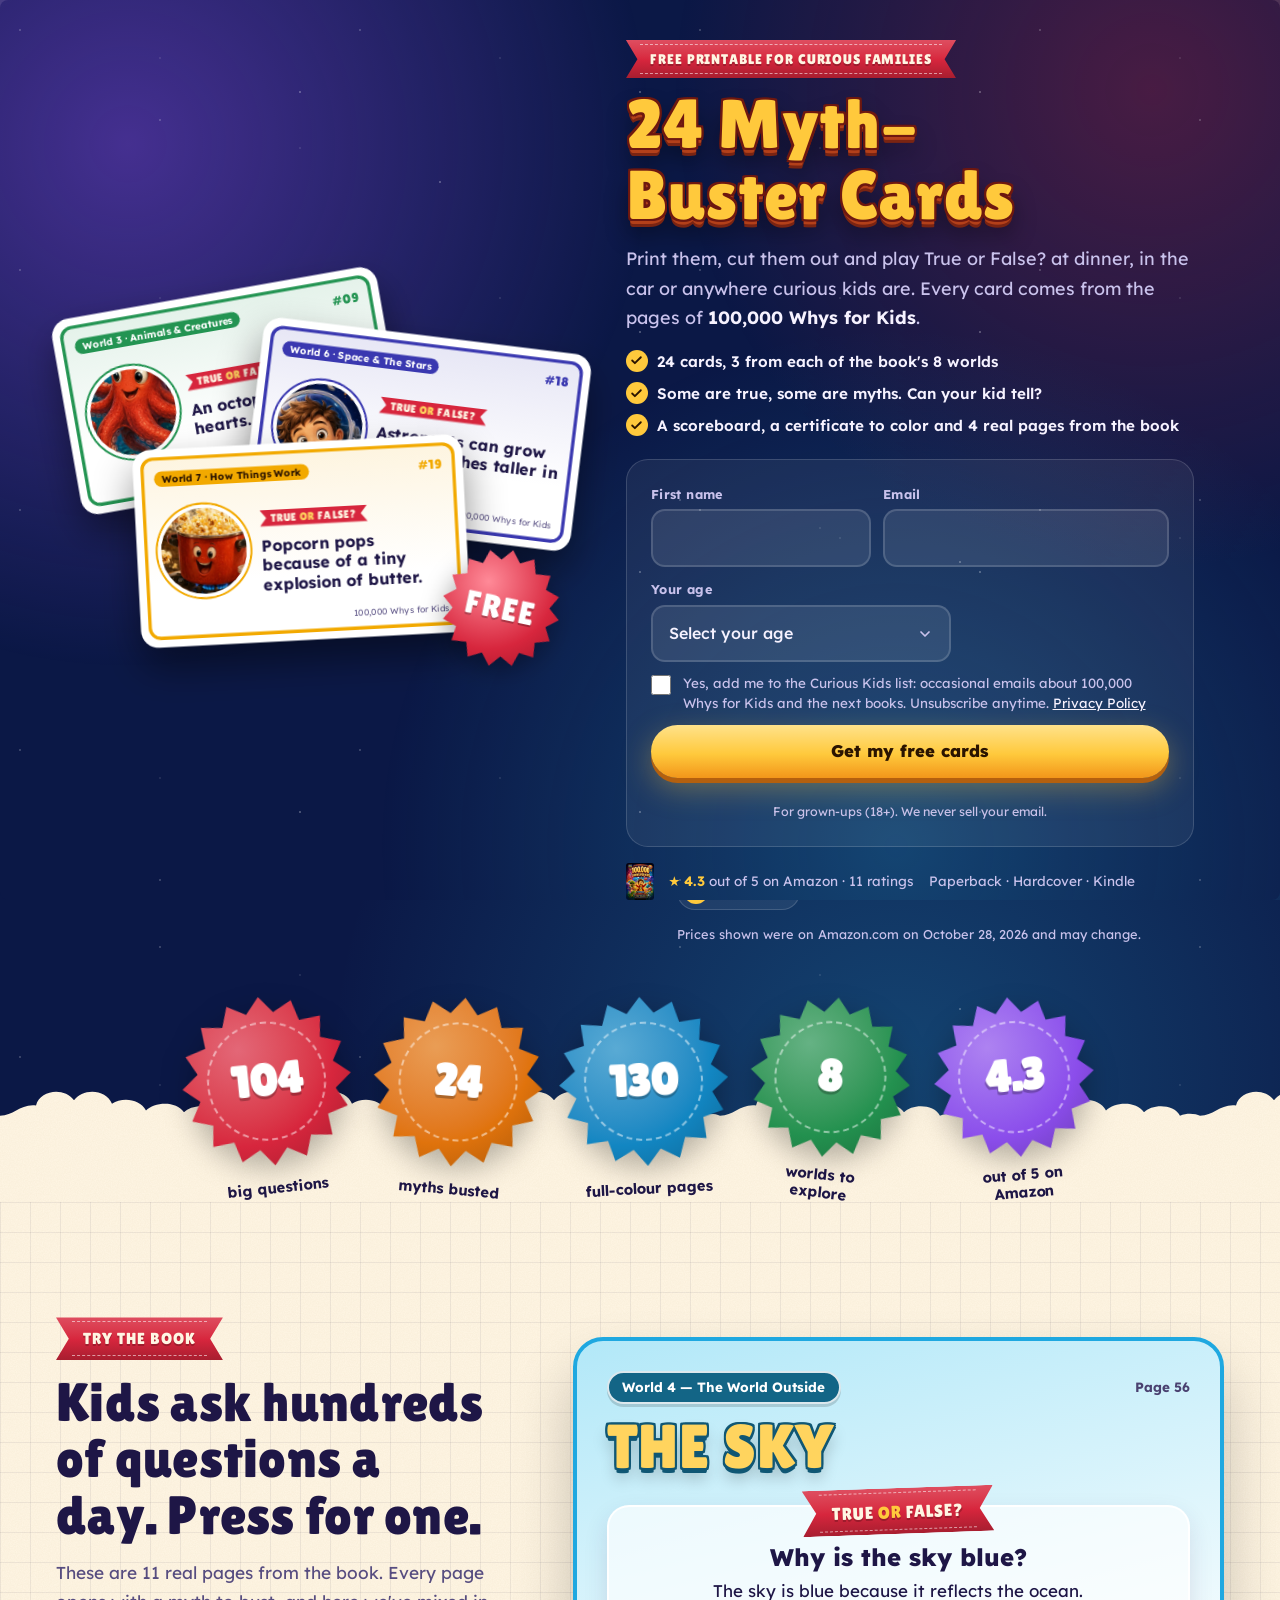
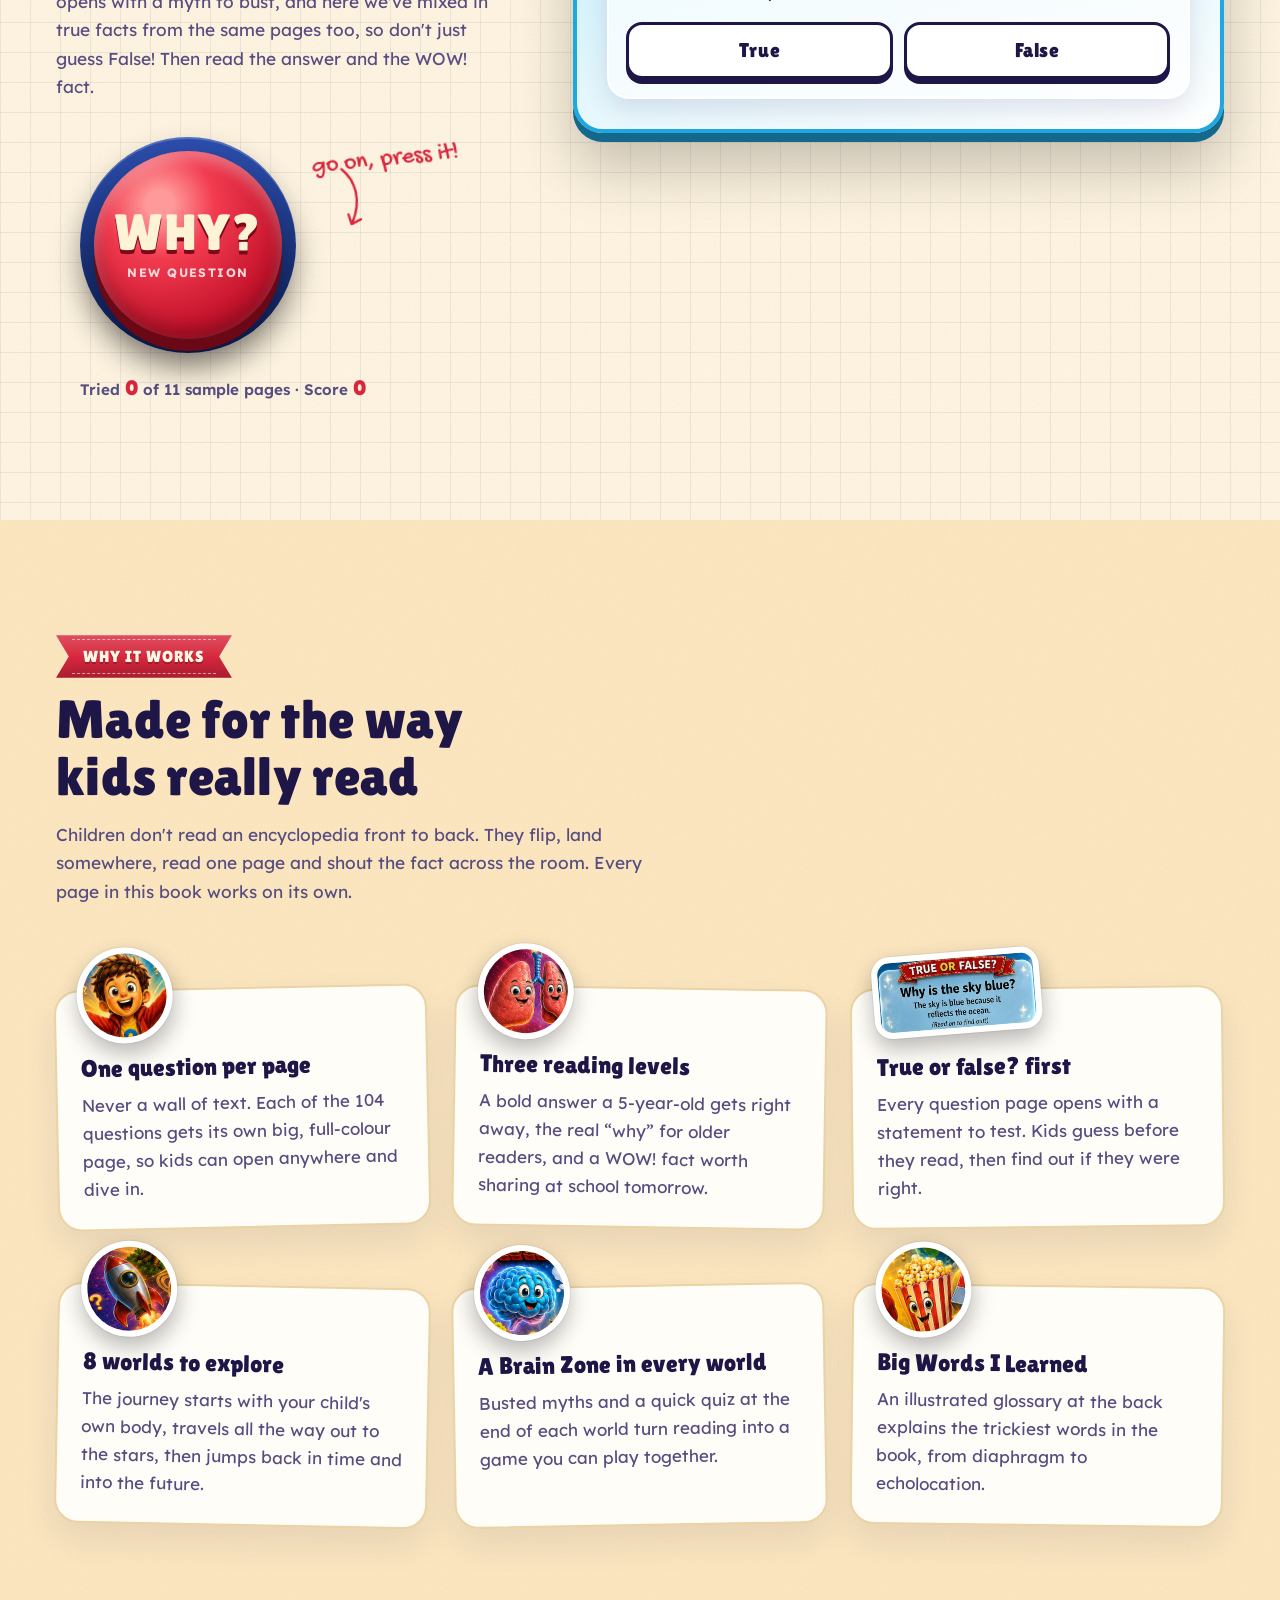
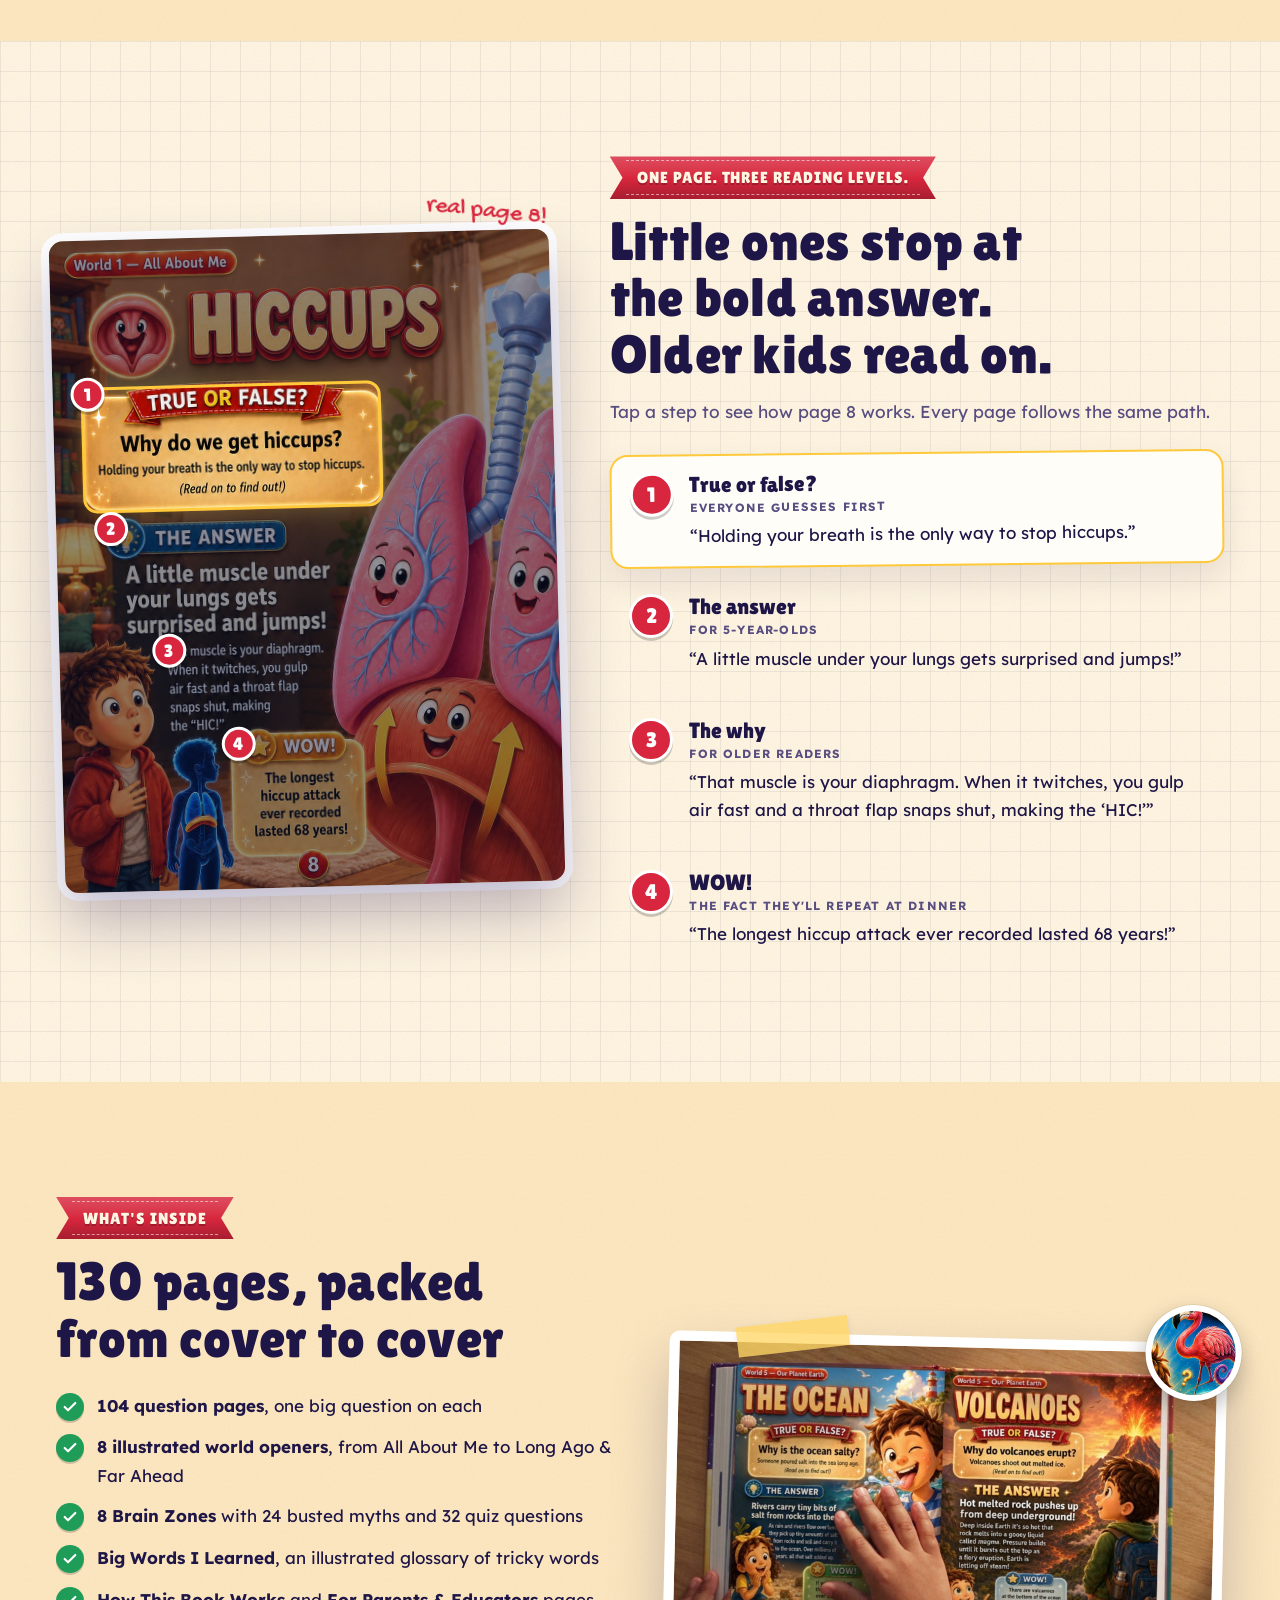
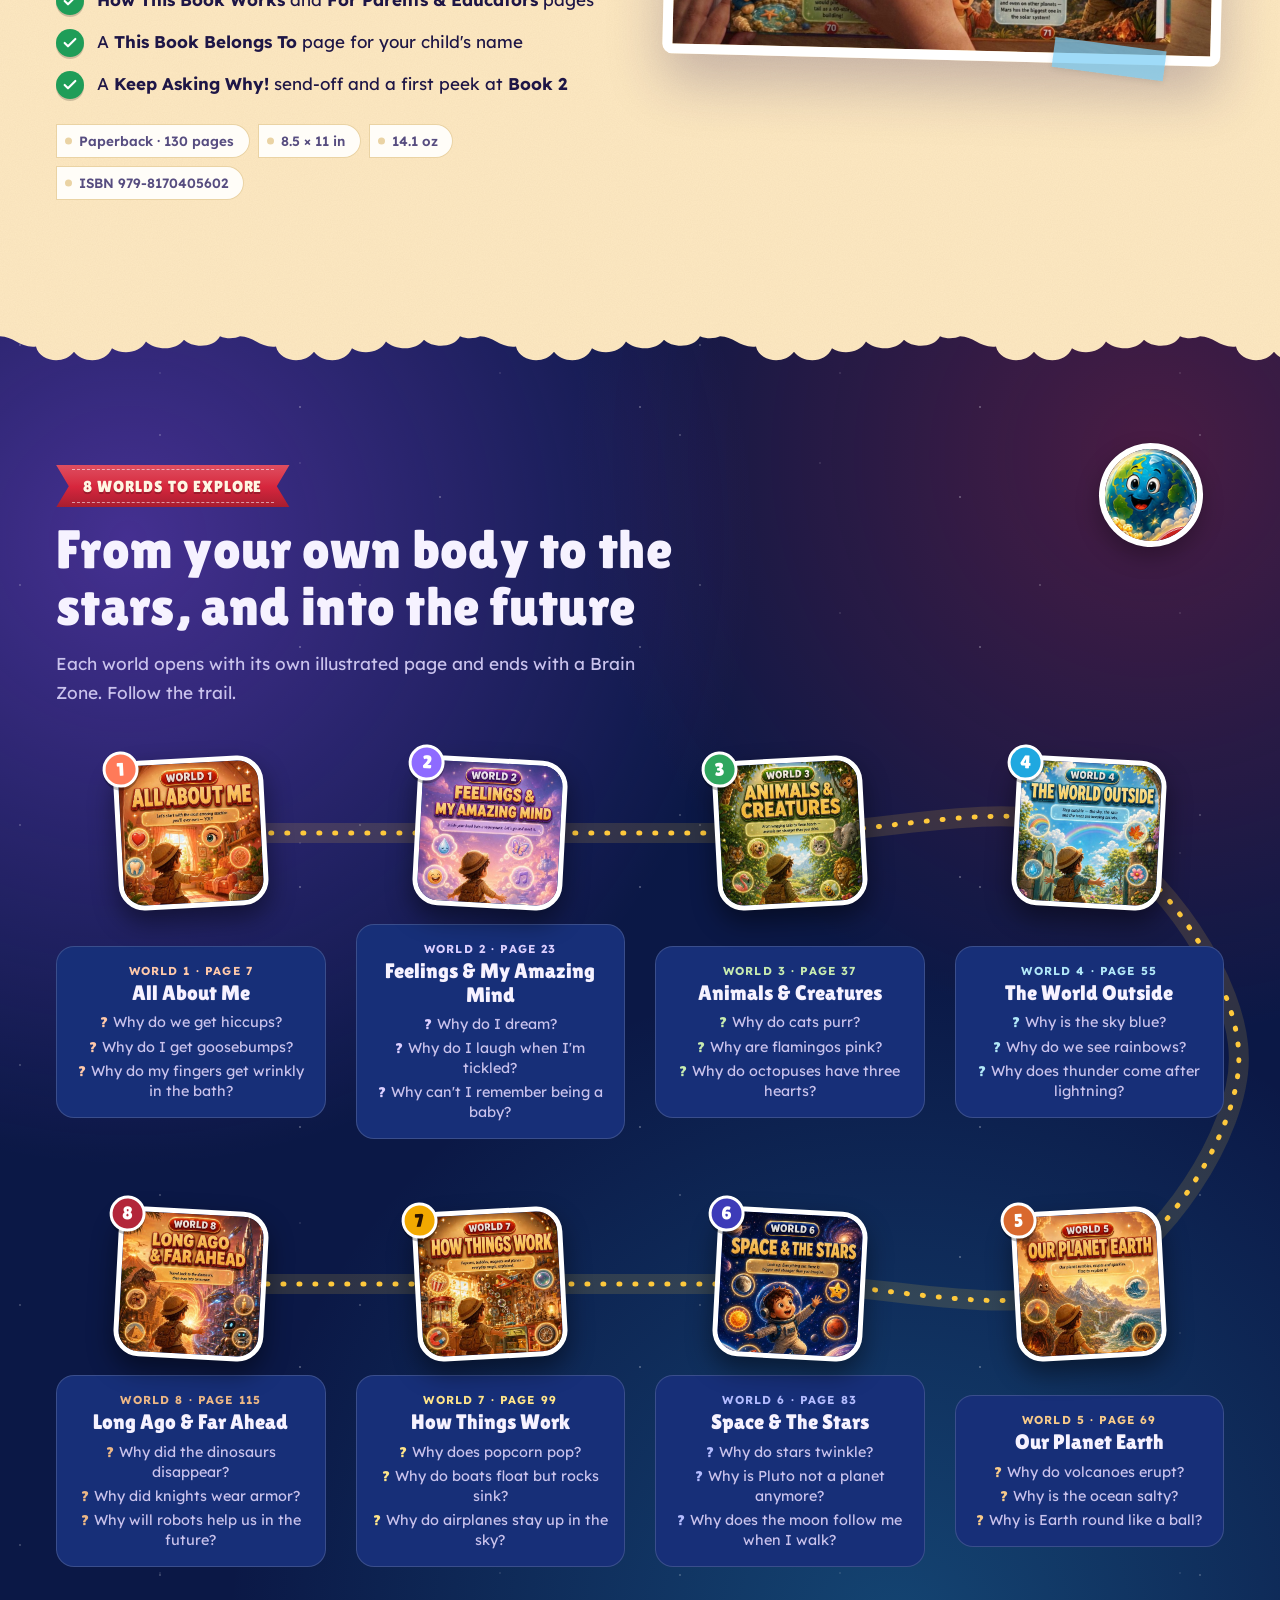
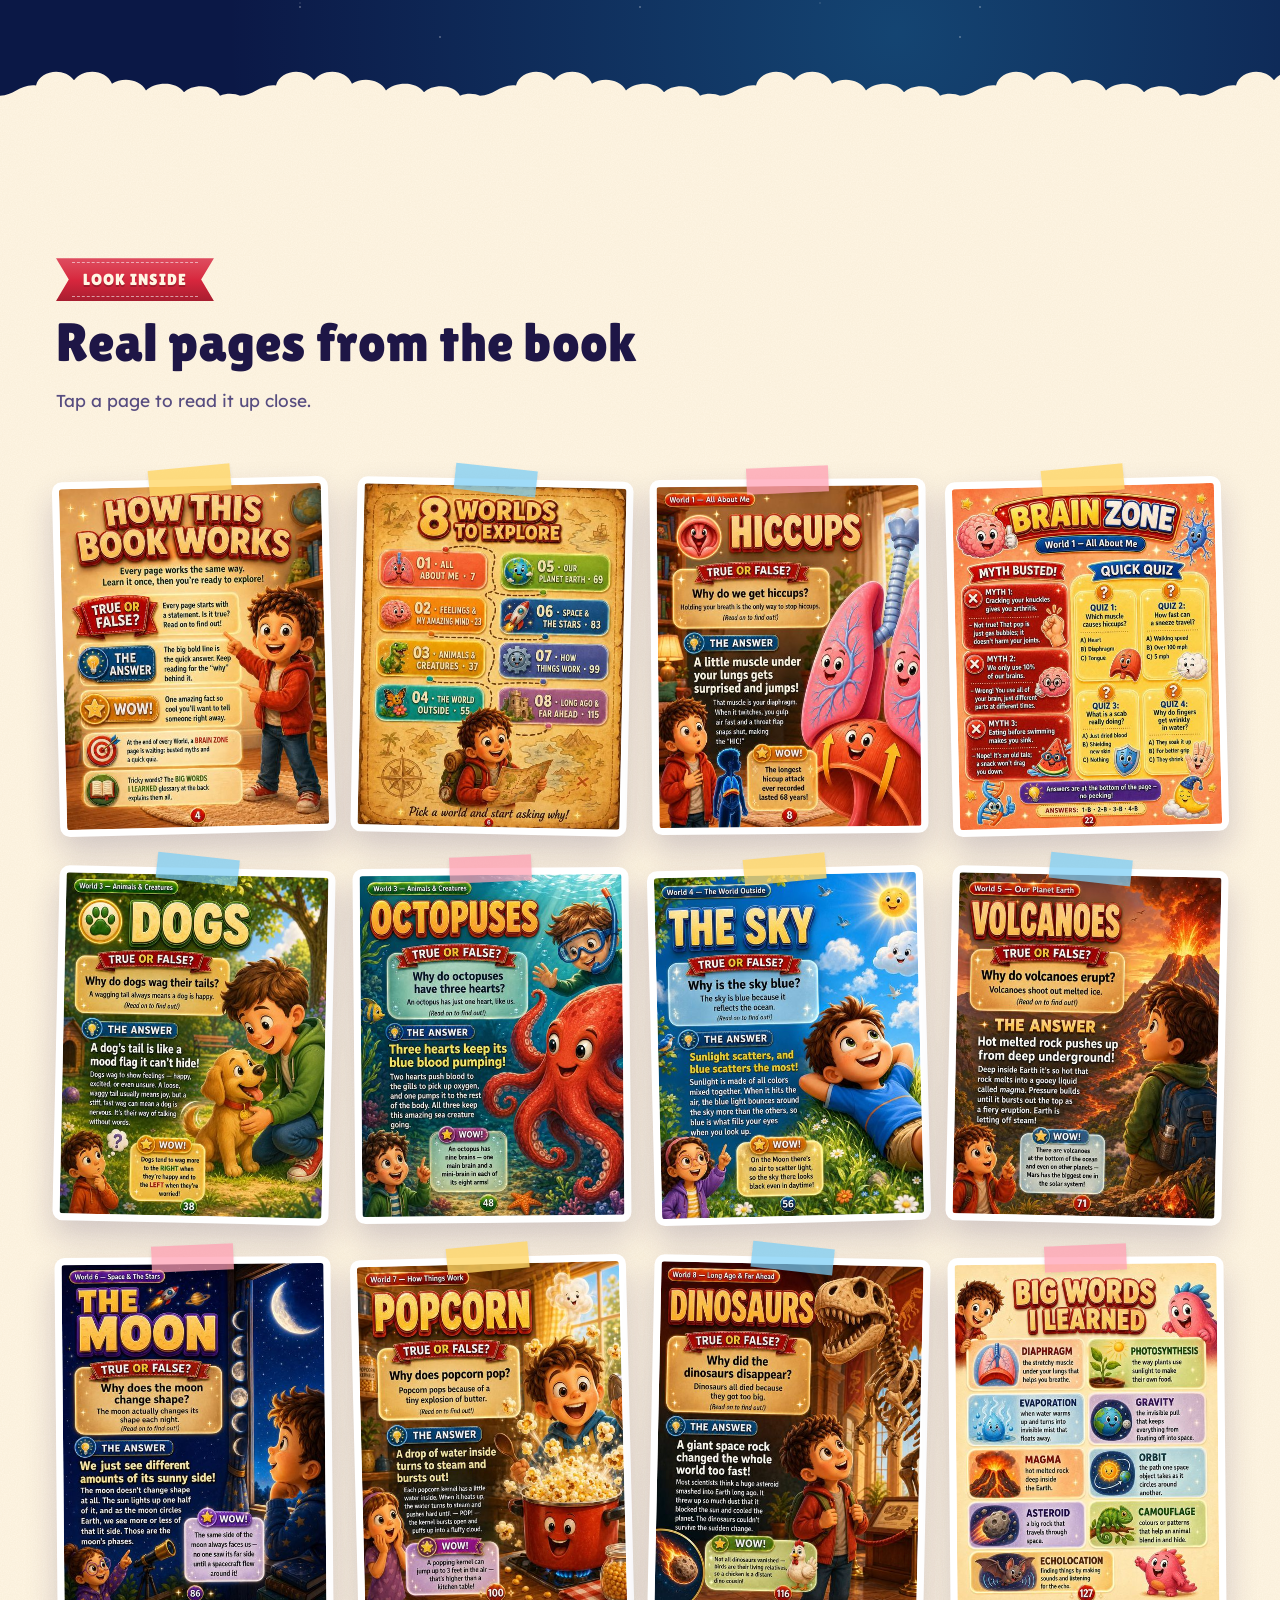
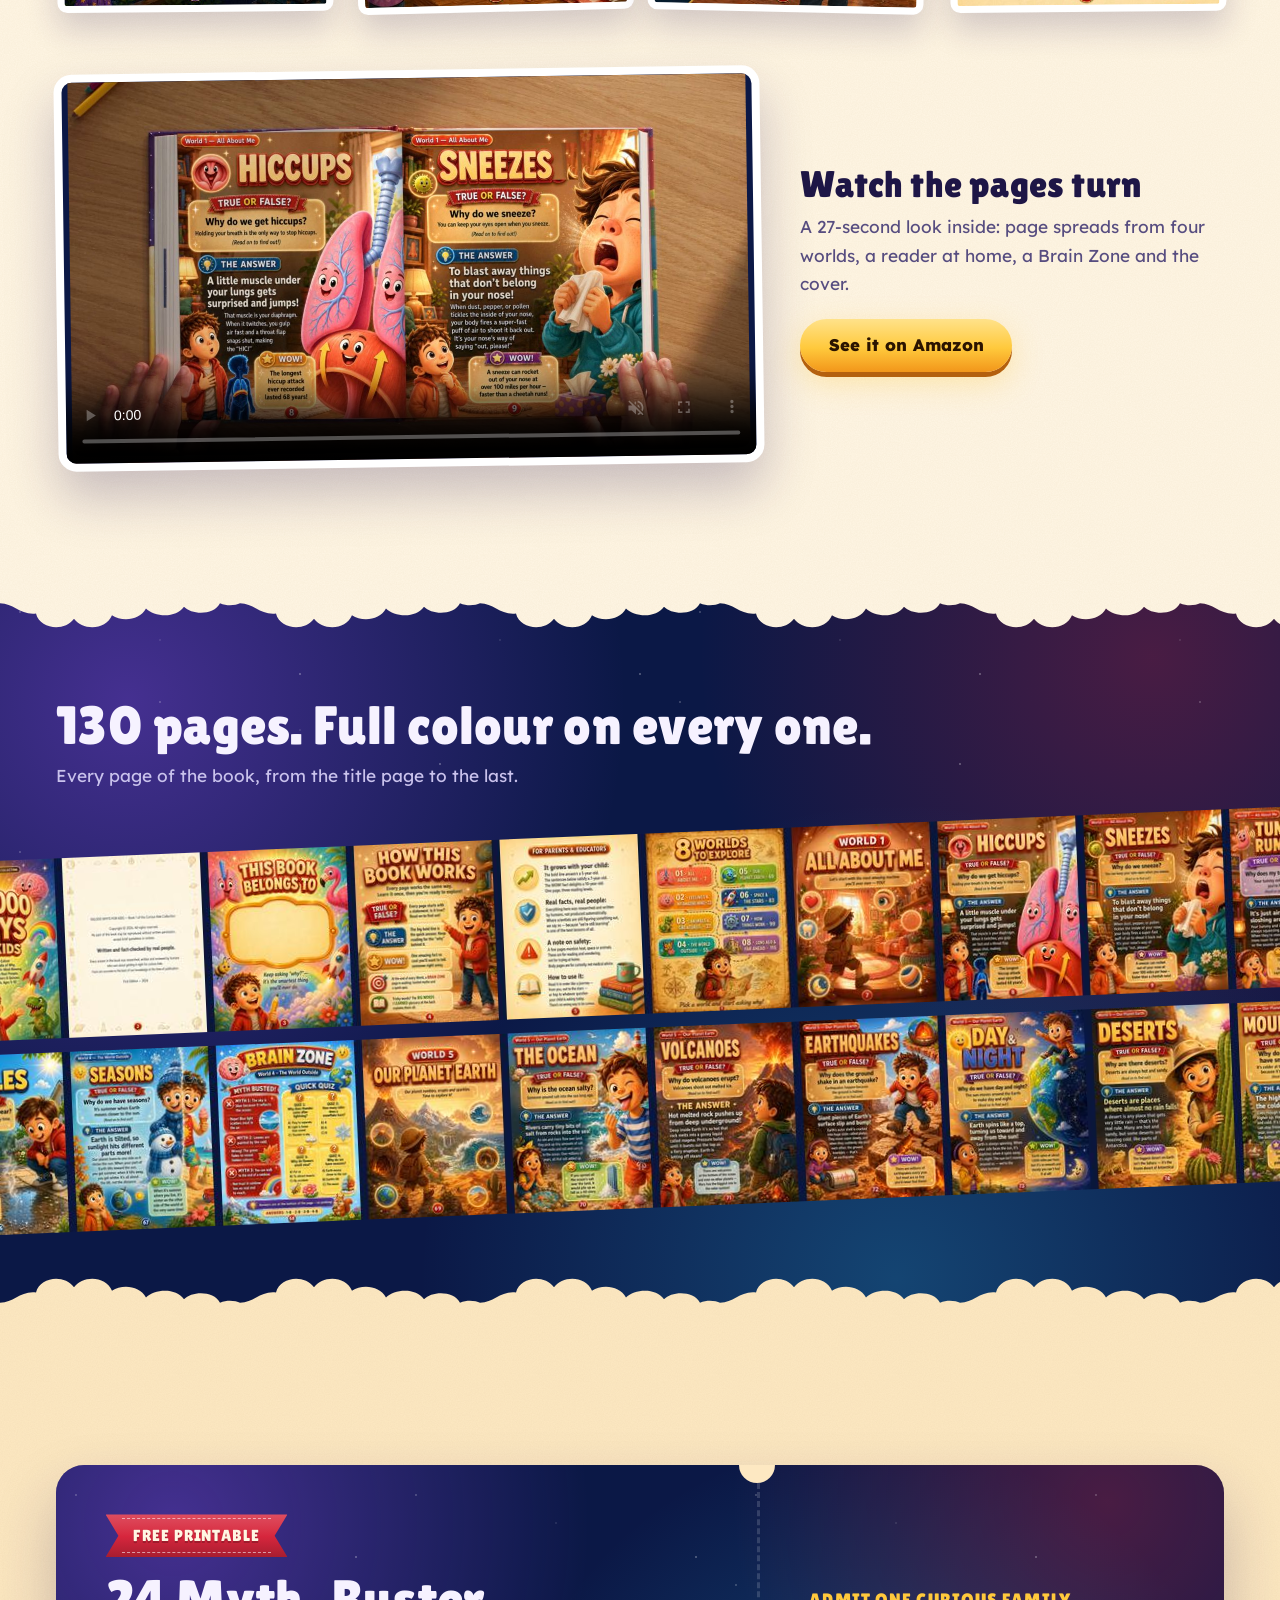
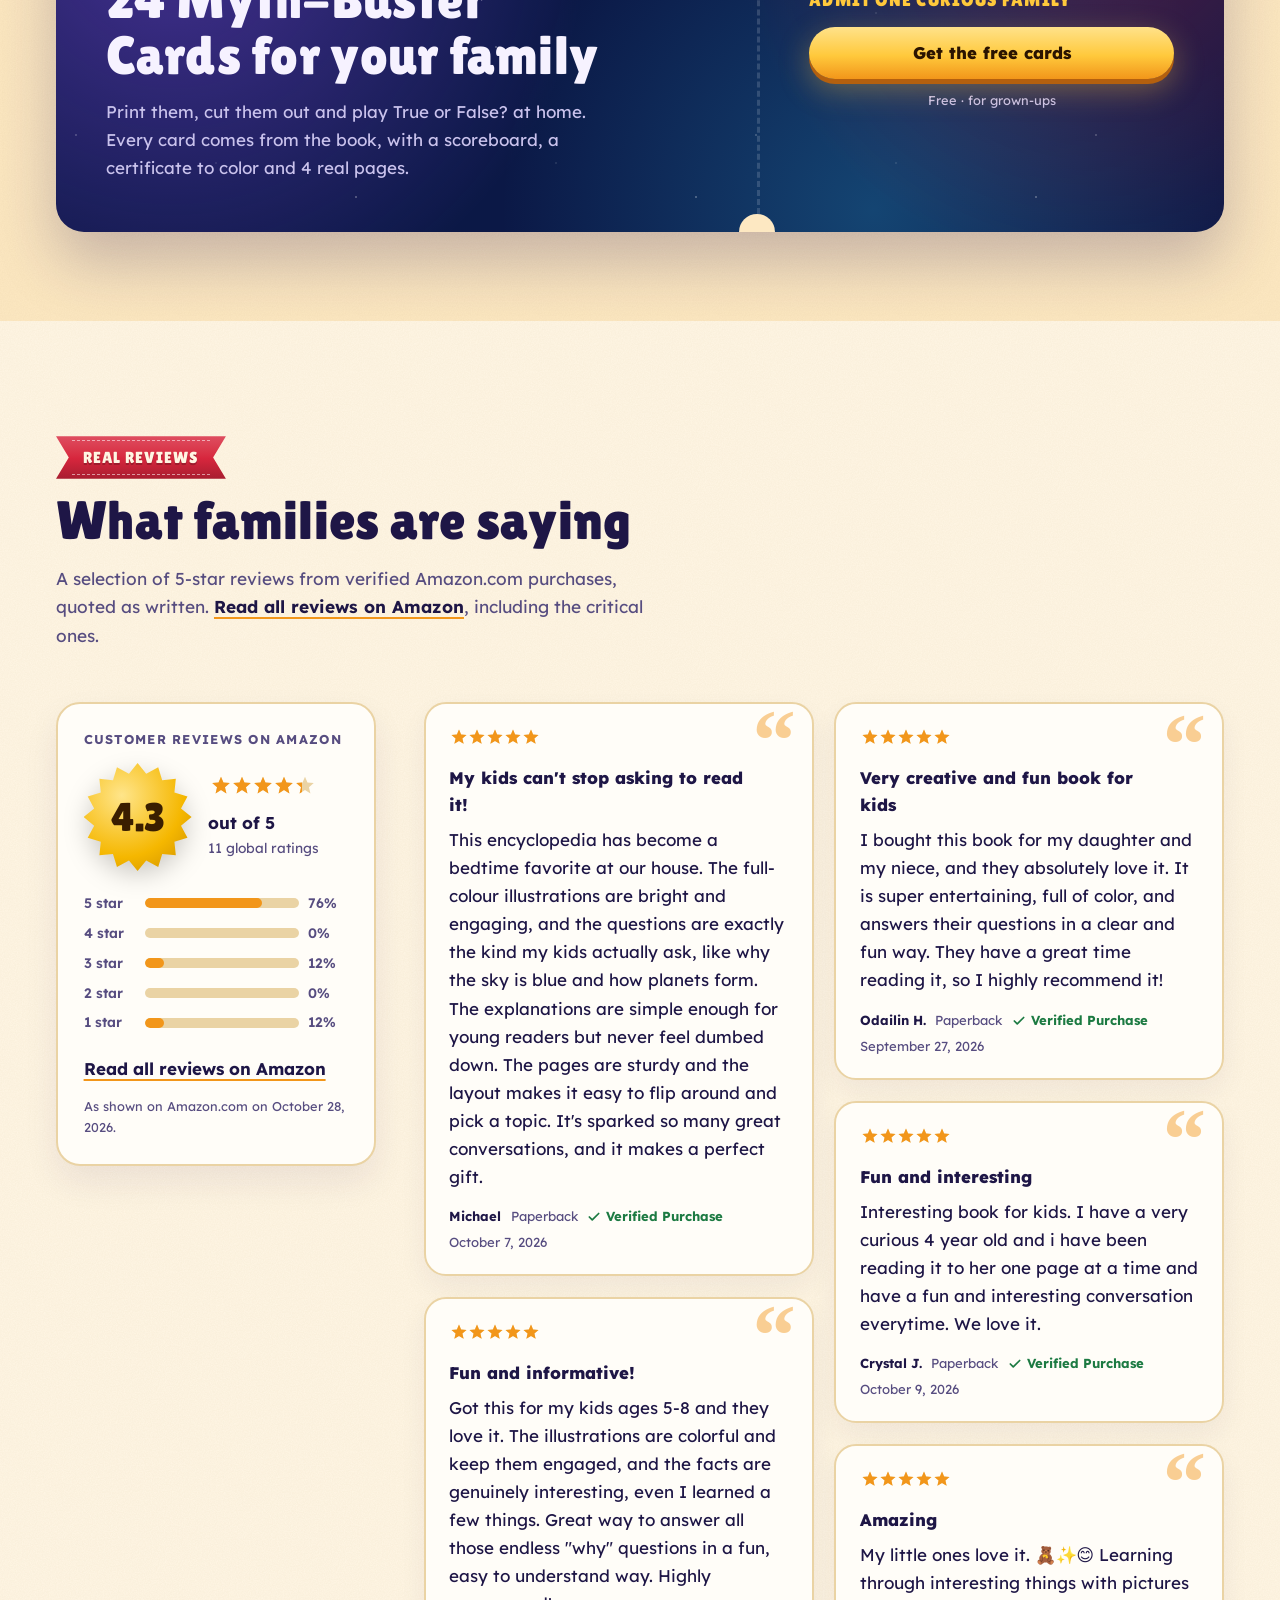
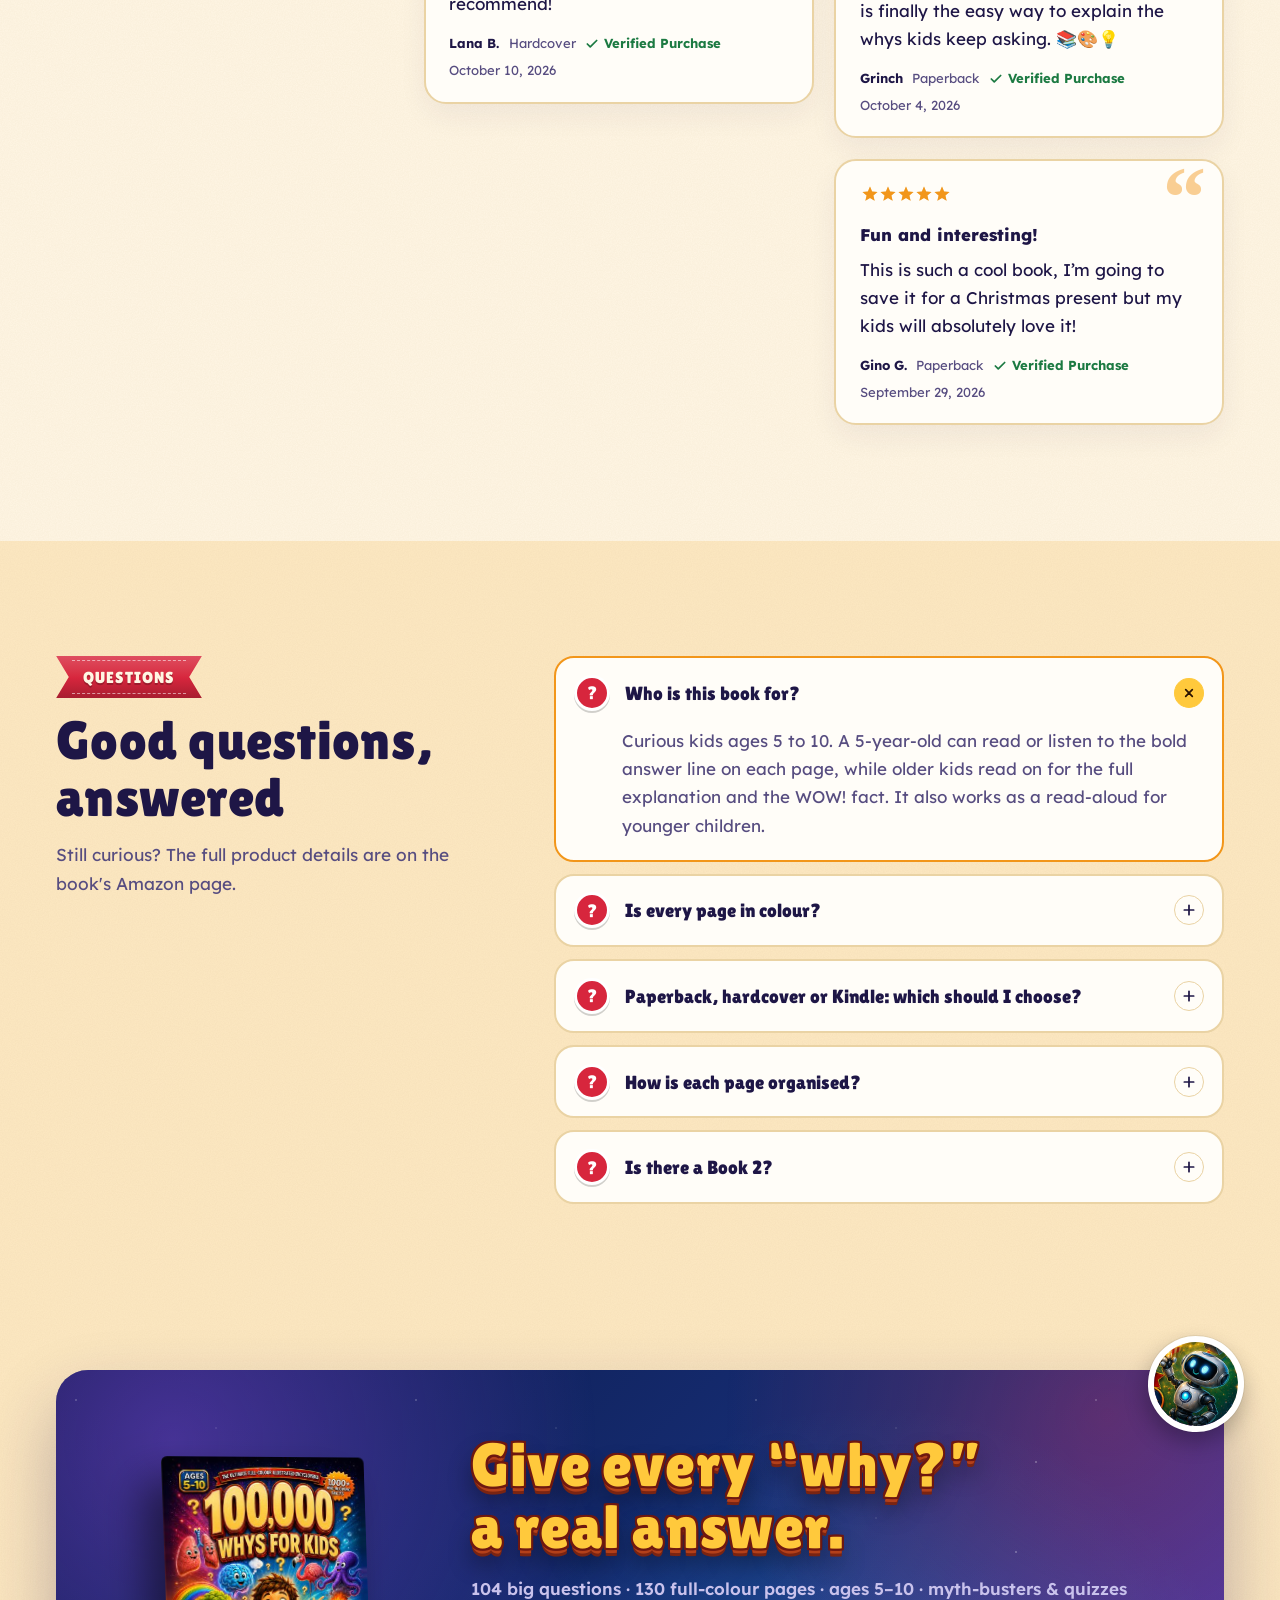
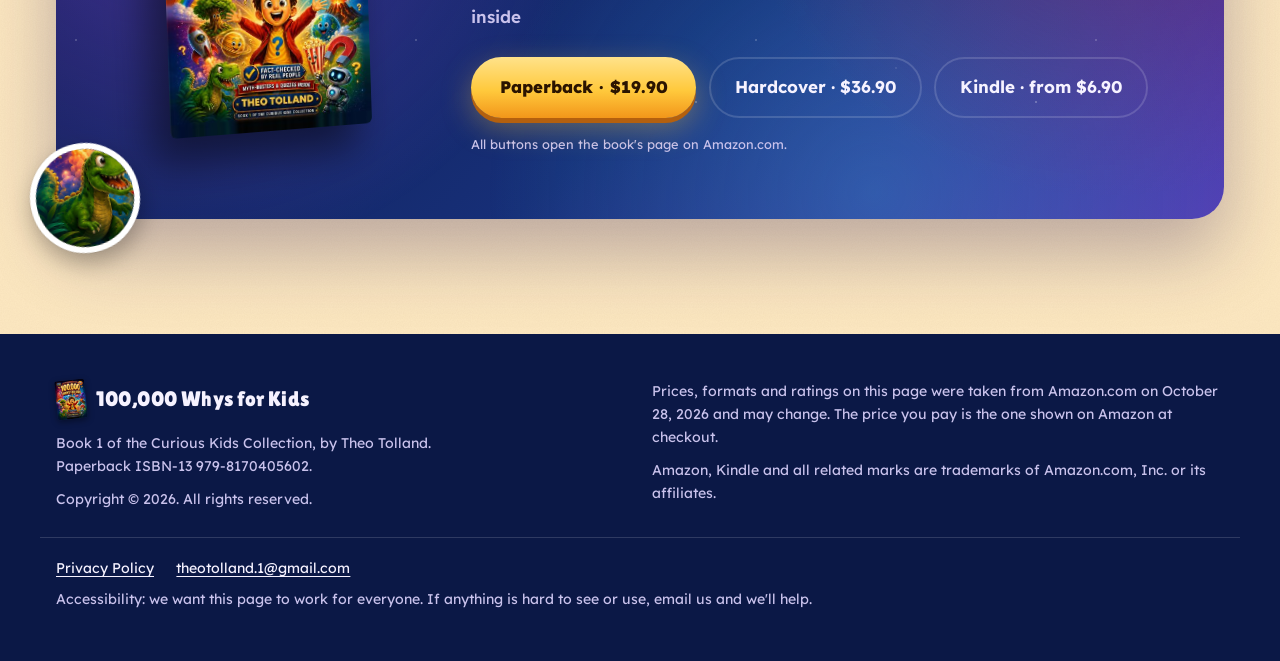
==== commit 35b452da: "Keep only the sign-up-required page Under-18 visitors stay at the sign-up window; the page address c" ====
--- a/index.html
+++ b/index.html
@@ -43,11 +43,12 @@
 </script>
 <script>
 /* ===== Free Myth-Buster Cards: settings =====
-   entry         'hard' = the page stays hidden until the visitor leaves first name and email
+   entry         'hard' = the page stays hidden until the visitor leaves first name, email and age
+                          (the public site uses 'hard')
                  'soft' = the same window, with a small "No thanks, show me the book" link
                  'off'  = no window on arrival
-                 Per link: add ?gate=hard, ?gate=soft or ?gate=off to the page address (two ad sets,
-                 for example). ?gate=reset forgets this browser's sign-up so you can test again.
+                 The page address can't change this. ?gate=reset forgets this browser's sign-up
+                 so you can test again.
    beforeAmazon  true = visitors who haven't signed up see the bonus window when they click Buy on Amazon
    exitIntent    true = on desktop, the bonus window opens once when the mouse leaves the page
    heroLead      true = the free cards become the main button at the top (paid ads); also ?hero=lead
@@ -62,8 +63,9 @@
                  for visitors whose browser sends Global Privacy Control or Do Not Track. No tracker
                  runs before a visitor's age is known (COPPA). Their sign-up is then sent to Meta as
                  a Lead event (no names or emails are sent).
-   Age question  visitors must give their age; anyone under 18 sees a message and nothing about
-                 them is sent or stored (COPPA). The choice is remembered in their browser. */
+   Age question  visitors must give their age; anyone under 18 sees an "ask a parent" message, can't
+                 open the page, and nothing about them is sent or stored (COPPA). Their browser
+                 remembers the answer for 24 hours, so the age can't simply be changed and resent. */
 window.LEADS = {
   entry: 'hard',
   beforeAmazon: true,
@@ -79,20 +81,19 @@
   page: 'v2.1'
 };
 (function () {
-  var L = window.LEADS, d = document.documentElement, q = location.search, mode = L.entry, gk = 'whys-gate-' + (L.page || 'page');
+  var L = window.LEADS, d = document.documentElement, q = location.search, mode = L.entry;
   d.classList.add('js');
   try {
-    var m = q.match(/[?&]gate=(hard|soft|off|reset)(?=&|$)/);
-    if (m && m[1] === 'reset') { localStorage.removeItem('whys-lead'); localStorage.removeItem('whys-minor'); localStorage.removeItem('whys-ads'); }
-    else if (m) localStorage.setItem(gk, m[1]);
-    mode = localStorage.getItem(gk) || mode;
+    if (/[?&]gate=reset(?=&|$)/.test(q)) ['whys-lead', 'whys-minor', 'whys-ads'].forEach(function (k) { localStorage.removeItem(k); });
     if (localStorage.getItem('whys-lead')) d.classList.add('has-lead');
-    if (localStorage.getItem('whys-minor')) d.classList.add('is-minor');
+    var minorAt = +localStorage.getItem('whys-minor') || 0;
+    if (minorAt && Date.now() - minorAt < 864e5) d.classList.add('is-minor'); else if (minorAt) localStorage.removeItem('whys-minor');
   } catch (e) {}
   if (/[?&]hero=lead(?=&|$)/.test(q)) L.heroLead = true;
   L.mode = mode;
   if (L.heroLead) d.classList.add('hero-lead');
-  d.classList.add(!d.classList.contains('has-lead') && !d.classList.contains('is-minor') && (mode === 'hard' || mode === 'soft') ? 'gate-open' : 'unlocked');
+  // only grown-ups who signed up see the page; everyone else, under-18s included, stays at the sign-up window
+  d.classList.add((mode === 'hard' || mode === 'soft') && !d.classList.contains('has-lead') ? 'gate-open' : 'unlocked');
 })();
 </script>
 <style>
@@ -507,6 +508,7 @@
 .ticket-main { padding: clamp(1.6rem, 4.5vw, 3.1rem); }
 .ticket-main p.copy { color: var(--night-soft); margin-top: .9rem; max-width: 52ch; }
 .ticket .h2 { color: var(--night-ink); }
+.ticket .fineprint { color: var(--night-soft); }
 .ticket-stub { padding: clamp(1.6rem, 4.5vw, 3.1rem); display: grid; align-content: center; gap: .7rem; border-top: 3px dashed var(--night-line); }
 @media (min-width: 900px) { .ticket-stub { border-top: 0; } }
 .stub-label { font-family: var(--font-display); font-size: 1.15rem; letter-spacing: .06em; text-transform: uppercase; color: var(--gold); }
@@ -627,6 +629,7 @@
 .lead-done { display: grid; gap: .75rem; }
 .done-hi { font-family: var(--font-display); font-size: clamp(1.6rem, 3.4vw, 2.15rem); line-height: 1.1; color: var(--gold); outline: none; }
 .done-sub, .done-note { color: var(--night-soft); }
+.lf-minor .done-tip a { color: var(--night-ink); text-decoration: underline; text-underline-offset: 3px; }
 .done-note[hidden] { display: none; }
 .done-actions { display: grid; gap: .65rem; }
 .done-actions .btn-ghost { justify-content: center; }
@@ -809,8 +812,8 @@
         </form>
         <div class="lf-minor" hidden>
           <p class="done-hi" tabindex="-1">Thanks for stopping by!</p>
-          <p class="done-sub">The free cards are for grown-ups. Please ask a parent or guardian to get them for you.</p>
-          <div class="done-actions"><button type="button" class="btn-ghost js-minor-ok">Look inside the book →</button></div>
+          <p class="done-sub">This page and the free cards are for grown-ups. Please ask a parent or guardian to check it out.</p>
+          <p class="done-tip"><a class="js-privacy" href="privacy.html#children">How we protect children's privacy</a></p>
         </div>
         <div class="lead-done" hidden>
           <p class="done-hi" tabindex="-1">Here you go, <span class="js-name">friend</span>!</p>
@@ -1642,7 +1645,7 @@
     try { if (typeof window.gtag === 'function') window.gtag('event', name === 'Lead' ? 'generate_lead' : name, data); } catch (e) {}
   }
   document.querySelectorAll('.js-dl').forEach(a => a.setAttribute('href', L.pdf || a.getAttribute('href')));
-  if (L.privacyUrl) document.querySelectorAll('.js-privacy').forEach(a => { a.href = L.privacyUrl; a.hidden = false; });
+  if (L.privacyUrl) document.querySelectorAll('.js-privacy').forEach(a => { const h = a.getAttribute('href').split('#')[1]; a.href = L.privacyUrl + (h ? '#' + h : ''); a.hidden = false; });
   fillNames();
 
   function saveLead(name, email, source) {
@@ -1681,7 +1684,7 @@
   // under 18: nothing is sent or stored except a note in this browser that the sign-up isn't for them
   function markMinor(form) {
     form.reset();
-    store.set('whys-minor', '1');
+    store.set('whys-minor', String(Date.now()));
     root.classList.add('is-minor');
     if (typeof window.fbq === 'function') store.set('whys-ads', 'no');
     ['adsConsent', 'adsSettings'].forEach(id => { const el = byId(id); if (el) el.hidden = true; });
@@ -1705,9 +1708,15 @@
 
   /* welcome gate */
   const gate = byId('gate'), gateForm = gate.querySelector('.lead-form'), gateSkip = gate.querySelector('.gate-skip');
+  function showMinor() {
+    gateForm.hidden = true; gateSkip.hidden = L.mode !== 'soft';
+    const mb = gate.querySelector('.lf-minor'); mb.hidden = false;
+    return mb;
+  }
   if (root.classList.contains('gate-open')) {
     setInert(true);
     gateSkip.hidden = L.mode !== 'soft';
+    if (isMinor()) showMinor();
     requestAnimationFrame(() => gate.focus({ preventScroll: true }));
   }
   function enterPage() {
@@ -1724,8 +1733,7 @@
     const v = readForm(gateForm); if (!v) return;
     if (v.minor) {
       markMinor(gateForm);
-      gateForm.hidden = true; gateSkip.hidden = true;
-      const mb = gate.querySelector('.lf-minor'); mb.hidden = false; mb.querySelector('.done-hi').focus({ preventScroll: true });
+      showMinor().querySelector('.done-hi').focus({ preventScroll: true });
       return;
     }
     saveLead(v.name, v.email, 'gate');
@@ -1733,7 +1741,6 @@
     const box = gate.querySelector('.lead-done'); box.hidden = false; box.querySelector('.done-hi').focus({ preventScroll: true });
   });
   gate.querySelector('.js-enter').addEventListener('click', enterPage);
-  gate.querySelector('.js-minor-ok').addEventListener('click', enterPage);
   gateSkip.addEventListener('click', enterPage);
 
   /* bonus window */
@@ -1871,9 +1878,7 @@
   if (window.claude && typeof window.claude.use === 'function') {
     window.claude.use('user').then(async u => {
       if (!u || !(await u.isOwner())) return;
-      const bar = byId('ownerBar'), sel = byId('ownerMode');
-      sel.value = L.mode; bar.hidden = false;
-      sel.addEventListener('change', () => { store.set('whys-gate-' + (L.page || 'page'), sel.value); ['whys-lead', 'whys-minor', 'whys-ads'].forEach(store.del); try { sessionStorage.clear(); } catch (e) {} location.reload(); });
+      byId('ownerBar').hidden = false;
       byId('ownerReset').addEventListener('click', () => { ['whys-lead', 'whys-minor', 'whys-ads'].forEach(store.del); try { sessionStorage.clear(); } catch (e) {} location.reload(); });
     }).catch(() => {});
   }
--- a/css/fonts.css
+++ b/css/fonts.css
@@ -0,0 +1,8 @@
+/* Self-hosted fonts (SIL Open Font License), from Fontsource */
+@font-face { font-family: 'Lilita One'; font-style: normal; font-weight: 400; font-display: swap; src: url('../fonts/lilita-one-latin-400-normal.woff2') format('woff2'); unicode-range: U+0000-00FF, U+0131, U+0152-0153, U+02BB-02BC, U+02C6, U+02DA, U+02DC, U+0304, U+0308, U+0329, U+2000-206F, U+20AC, U+2122, U+2191, U+2193, U+2212, U+2215, U+FEFF, U+FFFD; }
+@font-face { font-family: 'Lexend'; font-style: normal; font-weight: 400; font-display: swap; src: url('../fonts/lexend-latin-400-normal.woff2') format('woff2'); unicode-range: U+0000-00FF, U+0131, U+0152-0153, U+02BB-02BC, U+02C6, U+02DA, U+02DC, U+0304, U+0308, U+0329, U+2000-206F, U+20AC, U+2122, U+2191, U+2193, U+2212, U+2215, U+FEFF, U+FFFD; }
+@font-face { font-family: 'Lexend'; font-style: normal; font-weight: 500; font-display: swap; src: url('../fonts/lexend-latin-500-normal.woff2') format('woff2'); unicode-range: U+0000-00FF, U+0131, U+0152-0153, U+02BB-02BC, U+02C6, U+02DA, U+02DC, U+0304, U+0308, U+0329, U+2000-206F, U+20AC, U+2122, U+2191, U+2193, U+2212, U+2215, U+FEFF, U+FFFD; }
+@font-face { font-family: 'Lexend'; font-style: normal; font-weight: 600; font-display: swap; src: url('../fonts/lexend-latin-600-normal.woff2') format('woff2'); unicode-range: U+0000-00FF, U+0131, U+0152-0153, U+02BB-02BC, U+02C6, U+02DA, U+02DC, U+0304, U+0308, U+0329, U+2000-206F, U+20AC, U+2122, U+2191, U+2193, U+2212, U+2215, U+FEFF, U+FFFD; }
+@font-face { font-family: 'Lexend'; font-style: normal; font-weight: 700; font-display: swap; src: url('../fonts/lexend-latin-700-normal.woff2') format('woff2'); unicode-range: U+0000-00FF, U+0131, U+0152-0153, U+02BB-02BC, U+02C6, U+02DA, U+02DC, U+0304, U+0308, U+0329, U+2000-206F, U+20AC, U+2122, U+2191, U+2193, U+2212, U+2215, U+FEFF, U+FFFD; }
+@font-face { font-family: 'Lexend'; font-style: normal; font-weight: 800; font-display: swap; src: url('../fonts/lexend-latin-800-normal.woff2') format('woff2'); unicode-range: U+0000-00FF, U+0131, U+0152-0153, U+02BB-02BC, U+02C6, U+02DA, U+02DC, U+0304, U+0308, U+0329, U+2000-206F, U+20AC, U+2122, U+2191, U+2193, U+2212, U+2215, U+FEFF, U+FFFD; }
+@font-face { font-family: 'Gochi Hand'; font-style: normal; font-weight: 400; font-display: swap; src: url('../fonts/gochi-hand-latin-400-normal.woff2') format('woff2'); unicode-range: U+0000-00FF, U+0131, U+0152-0153, U+02BB-02BC, U+02C6, U+02DA, U+02DC, U+0304, U+0308, U+0329, U+2000-206F, U+20AC, U+2122, U+2191, U+2193, U+2212, U+2215, U+FEFF, U+FFFD; }
--- a/css/tw.css
+++ b/css/tw.css
@@ -0,0 +1 @@
+*,:after,:before{--tw-border-spacing-x:0;--tw-border-spacing-y:0;--tw-translate-x:0;--tw-translate-y:0;--tw-rotate:0;--tw-skew-x:0;--tw-skew-y:0;--tw-scale-x:1;--tw-scale-y:1;--tw-pan-x: ;--tw-pan-y: ;--tw-pinch-zoom: ;--tw-scroll-snap-strictness:proximity;--tw-gradient-from-position: ;--tw-gradient-via-position: ;--tw-gradient-to-position: ;--tw-ordinal: ;--tw-slashed-zero: ;--tw-numeric-figure: ;--tw-numeric-spacing: ;--tw-numeric-fraction: ;--tw-ring-inset: ;--tw-ring-offset-width:0px;--tw-ring-offset-color:#fff;--tw-ring-color:rgba(59,130,246,.5);--tw-ring-offset-shadow:0 0 #0000;--tw-ring-shadow:0 0 #0000;--tw-shadow:0 0 #0000;--tw-shadow-colored:0 0 #0000;--tw-blur: ;--tw-brightness: ;--tw-contrast: ;--tw-grayscale: ;--tw-hue-rotate: ;--tw-invert: ;--tw-saturate: ;--tw-sepia: ;--tw-drop-shadow: ;--tw-backdrop-blur: ;--tw-backdrop-brightness: ;--tw-backdrop-contrast: ;--tw-backdrop-grayscale: ;--tw-backdrop-hue-rotate: ;--tw-backdrop-invert: ;--tw-backdrop-opacity: ;--tw-backdrop-saturate: ;--tw-backdrop-sepia: ;--tw-contain-size: ;--tw-contain-layout: ;--tw-contain-paint: ;--tw-contain-style: }::backdrop{--tw-border-spacing-x:0;--tw-border-spacing-y:0;--tw-translate-x:0;--tw-translate-y:0;--tw-rotate:0;--tw-skew-x:0;--tw-skew-y:0;--tw-scale-x:1;--tw-scale-y:1;--tw-pan-x: ;--tw-pan-y: ;--tw-pinch-zoom: ;--tw-scroll-snap-strictness:proximity;--tw-gradient-from-position: ;--tw-gradient-via-position: ;--tw-gradient-to-position: ;--tw-ordinal: ;--tw-slashed-zero: ;--tw-numeric-figure: ;--tw-numeric-spacing: ;--tw-numeric-fraction: ;--tw-ring-inset: ;--tw-ring-offset-width:0px;--tw-ring-offset-color:#fff;--tw-ring-color:rgba(59,130,246,.5);--tw-ring-offset-shadow:0 0 #0000;--tw-ring-shadow:0 0 #0000;--tw-shadow:0 0 #0000;--tw-shadow-colored:0 0 #0000;--tw-blur: ;--tw-brightness: ;--tw-contrast: ;--tw-grayscale: ;--tw-hue-rotate: ;--tw-invert: ;--tw-saturate: ;--tw-sepia: ;--tw-drop-shadow: ;--tw-backdrop-blur: ;--tw-backdrop-brightness: ;--tw-backdrop-contrast: ;--tw-backdrop-grayscale: ;--tw-backdrop-hue-rotate: ;--tw-backdrop-invert: ;--tw-backdrop-opacity: ;--tw-backdrop-saturate: ;--tw-backdrop-sepia: ;--tw-contain-size: ;--tw-contain-layout: ;--tw-contain-paint: ;--tw-contain-style: }/*! tailwindcss v3.4.17 | MIT License | https://tailwindcss.com*/*,:after,:before{box-sizing:border-box;border:0 solid #e5e7eb}:after,:before{--tw-content:""}:host,html{line-height:1.5;-webkit-text-size-adjust:100%;-moz-tab-size:4;-o-tab-size:4;tab-size:4;font-family:Lexend,system-ui,sans-serif;font-feature-settings:normal;font-variation-settings:normal;-webkit-tap-highlight-color:transparent}body{margin:0;line-height:inherit}hr{height:0;color:inherit;border-top-width:1px}abbr:where([title]){-webkit-text-decoration:underline dotted;text-decoration:underline dotted}h1,h2,h3,h4,h5,h6{font-size:inherit;font-weight:inherit}a{color:inherit;text-decoration:inherit}b,strong{font-weight:bolder}code,kbd,pre,samp{font-family:ui-monospace,SFMono-Regular,Menlo,Monaco,Consolas,Liberation Mono,Courier New,monospace;font-feature-settings:normal;font-variation-settings:normal;font-size:1em}small{font-size:80%}sub,sup{font-size:75%;line-height:0;position:relative;vertical-align:baseline}sub{bottom:-.25em}sup{top:-.5em}table{text-indent:0;border-color:inherit;border-collapse:collapse}button,input,optgroup,select,textarea{font-family:inherit;font-feature-settings:inherit;font-variation-settings:inherit;font-size:100%;font-weight:inherit;line-height:inherit;letter-spacing:inherit;color:inherit;margin:0;padding:0}button,select{text-transform:none}button,input:where([type=button]),input:where([type=reset]),input:where([type=submit]){-webkit-appearance:button;background-color:transparent;background-image:none}:-moz-focusring{outline:auto}:-moz-ui-invalid{box-shadow:none}progress{vertical-align:baseline}::-webkit-inner-spin-button,::-webkit-outer-spin-button{height:auto}[type=search]{-webkit-appearance:textfield;outline-offset:-2px}::-webkit-search-decoration{-webkit-appearance:none}::-webkit-file-upload-button{-webkit-appearance:button;font:inherit}summary{display:list-item}blockquote,dd,dl,figure,h1,h2,h3,h4,h5,h6,hr,p,pre{margin:0}fieldset{margin:0}fieldset,legend{padding:0}menu,ol,ul{list-style:none;margin:0;padding:0}dialog{padding:0}textarea{resize:vertical}input::-moz-placeholder,textarea::-moz-placeholder{opacity:1;color:#9ca3af}input::placeholder,textarea::placeholder{opacity:1;color:#9ca3af}[role=button],button{cursor:pointer}:disabled{cursor:default}audio,canvas,embed,iframe,img,object,svg,video{display:block;vertical-align:middle}img,video{max-width:100%;height:auto}[hidden]:where(:not([hidden=until-found])){display:none}.sr-only{position:absolute;width:1px;height:1px;padding:0;margin:-1px;overflow:hidden;clip:rect(0,0,0,0);white-space:nowrap;border-width:0}.visible{visibility:visible}.static{position:static}.fixed{position:fixed}.absolute{position:absolute}.relative{position:relative}.sticky{position:sticky}.isolate{isolation:isolate}.block{display:block}.flex{display:flex}.table{display:table}.grid{display:grid}.contents{display:contents}.hidden{display:none}.grow{flex-grow:1}.transform{transform:translate(var(--tw-translate-x),var(--tw-translate-y)) rotate(var(--tw-rotate)) skewX(var(--tw-skew-x)) skewY(var(--tw-skew-y)) scaleX(var(--tw-scale-x)) scaleY(var(--tw-scale-y))}.flex-wrap{flex-wrap:wrap}.items-start{align-items:flex-start}.gap-6{gap:1.5rem}.text-wrap{text-wrap:wrap}.border{border-width:1px}.uppercase{text-transform:uppercase}.italic{font-style:italic}.underline{text-decoration-line:underline}.antialiased{-webkit-font-smoothing:antialiased;-moz-osx-font-smoothing:grayscale}.outline{outline-style:solid}.blur{--tw-blur:blur(8px)}.blur,.drop-shadow{filter:var(--tw-blur) var(--tw-brightness) var(--tw-contrast) var(--tw-grayscale) var(--tw-hue-rotate) var(--tw-invert) var(--tw-saturate) var(--tw-sepia) var(--tw-drop-shadow)}.drop-shadow{--tw-drop-shadow:drop-shadow(0 1px 2px rgba(0,0,0,.1)) drop-shadow(0 1px 1px rgba(0,0,0,.06))}.filter{filter:var(--tw-blur) var(--tw-brightness) var(--tw-contrast) var(--tw-grayscale) var(--tw-hue-rotate) var(--tw-invert) var(--tw-saturate) var(--tw-sepia) var(--tw-drop-shadow)}.backdrop-filter{-webkit-backdrop-filter:var(--tw-backdrop-blur) var(--tw-backdrop-brightness) var(--tw-backdrop-contrast) var(--tw-backdrop-grayscale) var(--tw-backdrop-hue-rotate) var(--tw-backdrop-invert) var(--tw-backdrop-opacity) var(--tw-backdrop-saturate) var(--tw-backdrop-sepia);backdrop-filter:var(--tw-backdrop-blur) var(--tw-backdrop-brightness) var(--tw-backdrop-contrast) var(--tw-backdrop-grayscale) var(--tw-backdrop-hue-rotate) var(--tw-backdrop-invert) var(--tw-backdrop-opacity) var(--tw-backdrop-saturate) var(--tw-backdrop-sepia)}.transition{transition-property:color,background-color,border-color,text-decoration-color,fill,stroke,opacity,box-shadow,transform,filter,-webkit-backdrop-filter;transition-property:color,background-color,border-color,text-decoration-color,fill,stroke,opacity,box-shadow,transform,filter,backdrop-filter;transition-property:color,background-color,border-color,text-decoration-color,fill,stroke,opacity,box-shadow,transform,filter,backdrop-filter,-webkit-backdrop-filter;transition-timing-function:cubic-bezier(.4,0,.2,1);transition-duration:.15s}.ease-in-out{transition-timing-function:cubic-bezier(.4,0,.2,1)}.ease-out{transition-timing-function:cubic-bezier(0,0,.2,1)}@media (min-width:640px){.sm\:inline{display:inline}}@media (min-width:768px){.md\:grid-cols-2{grid-template-columns:repeat(2,minmax(0,1fr))}}@media (min-width:1024px){.lg\:block{display:block}}@media (min-width:1280px){.xl\:block{display:block}}
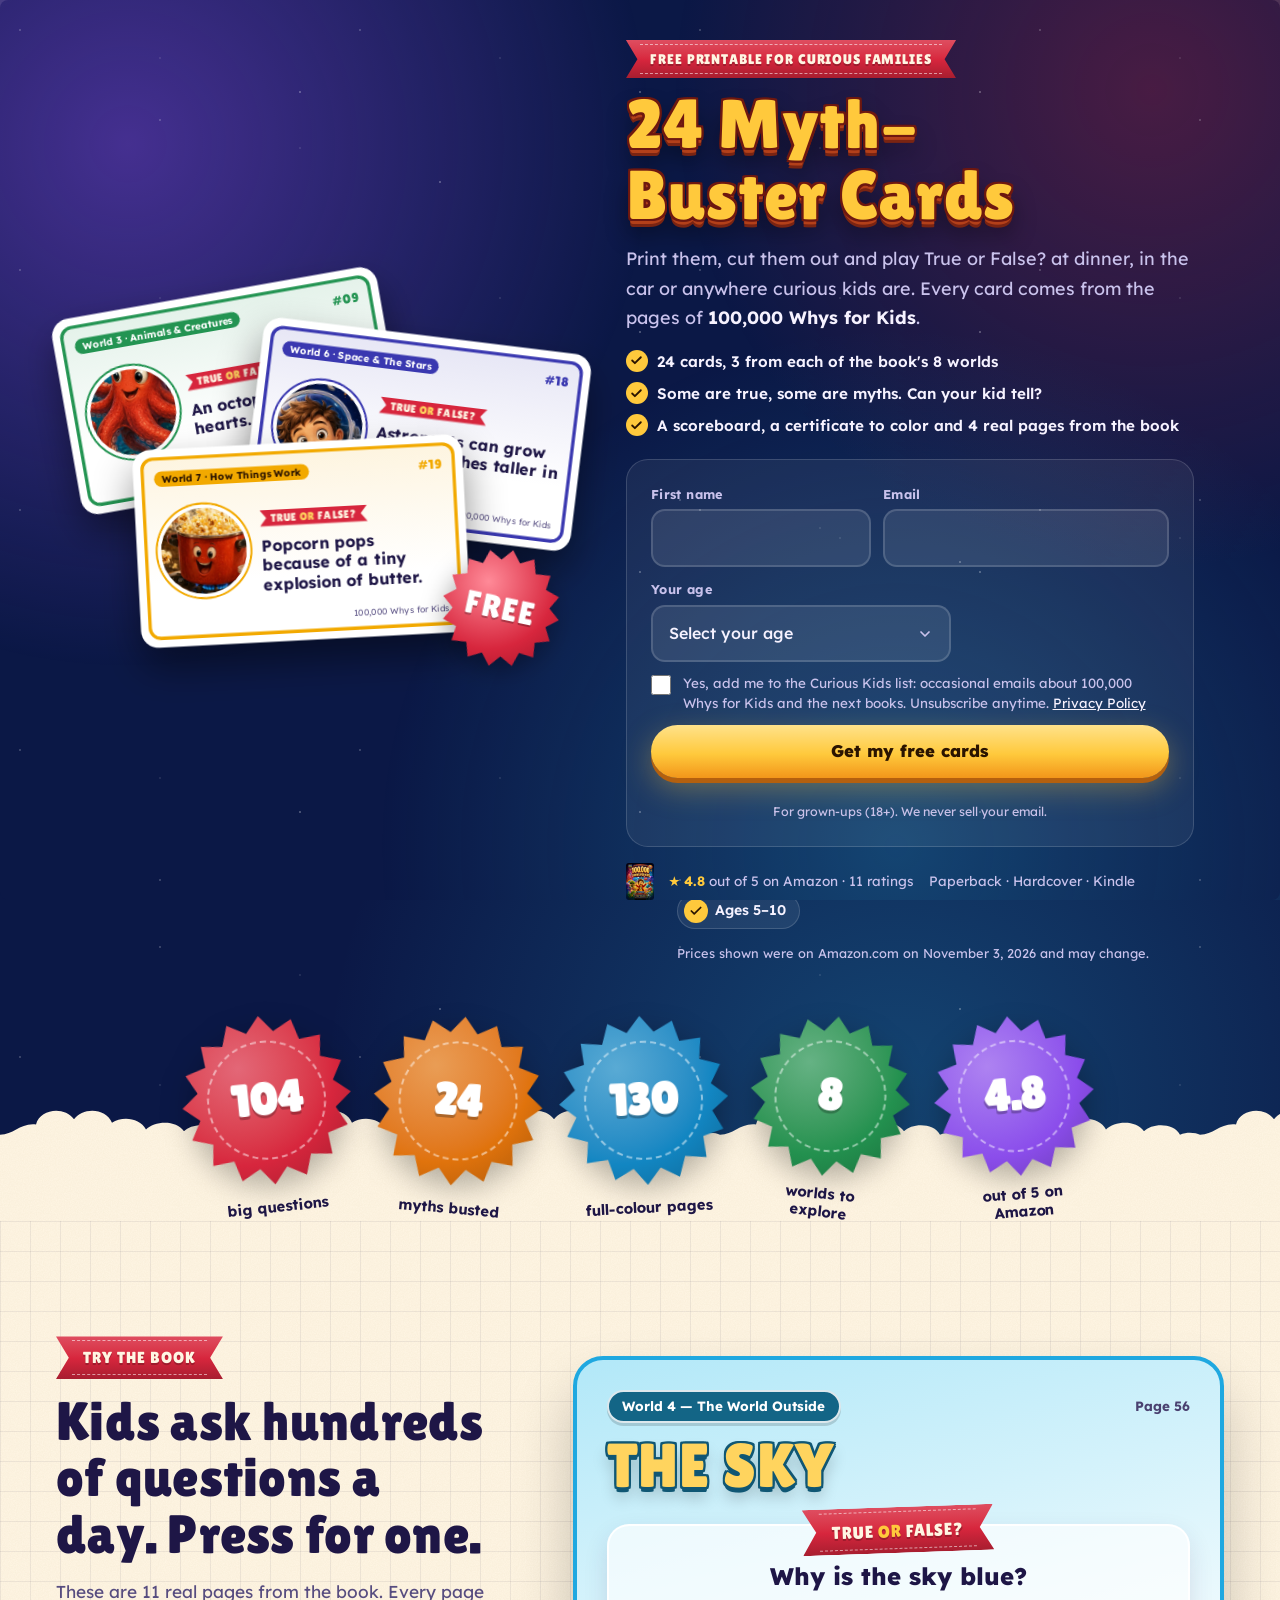
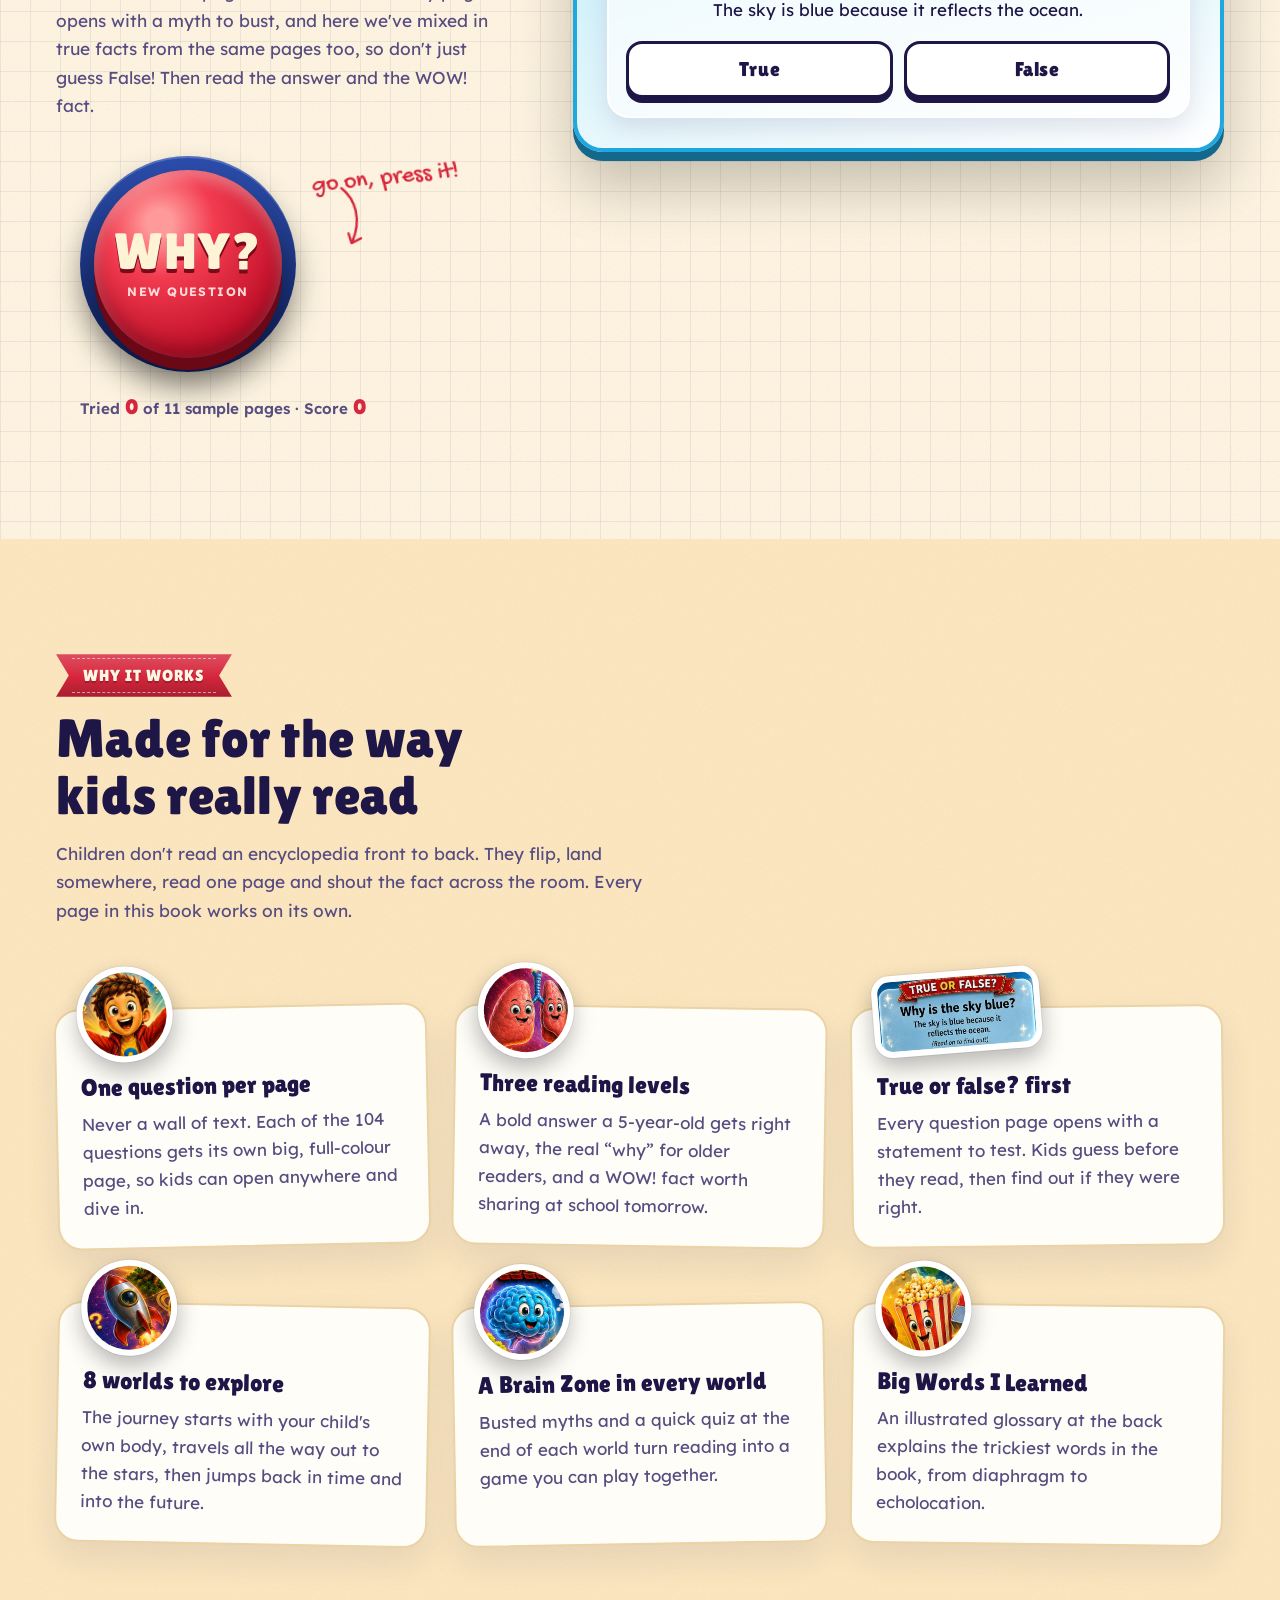
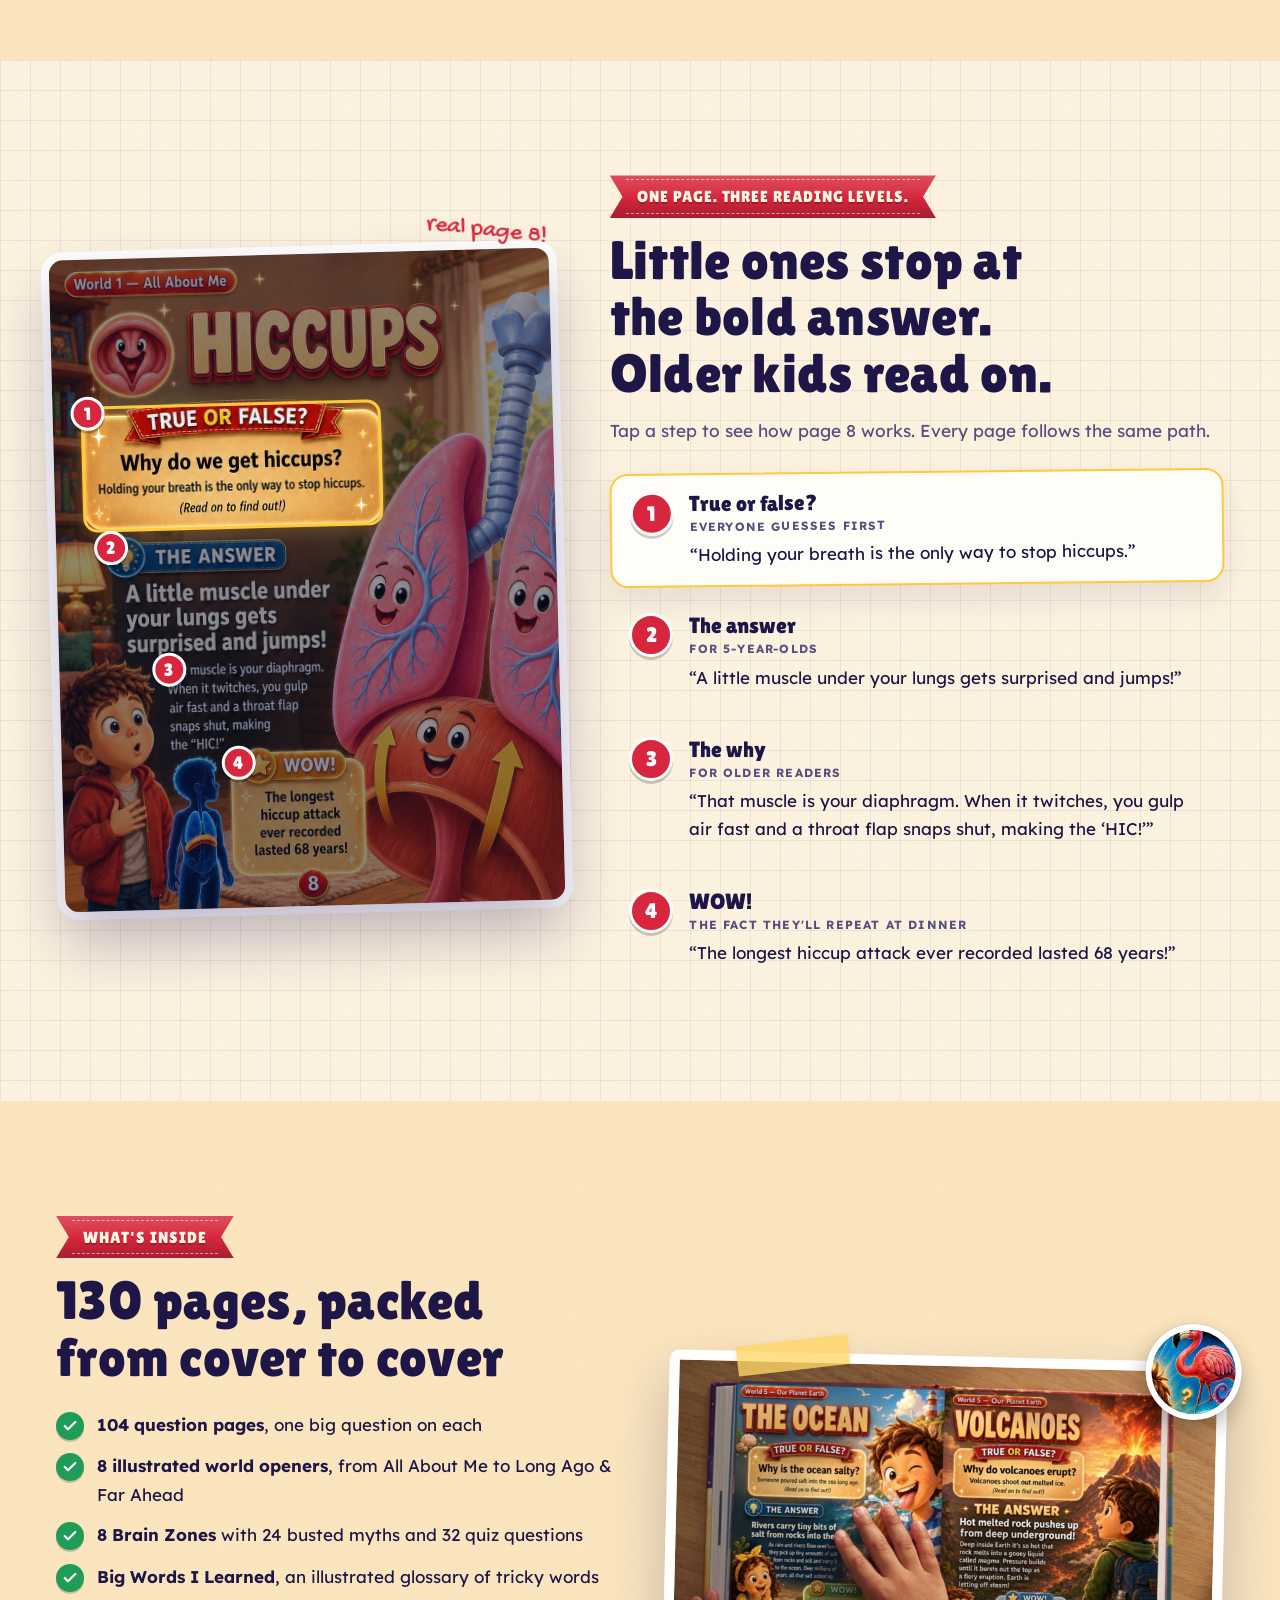
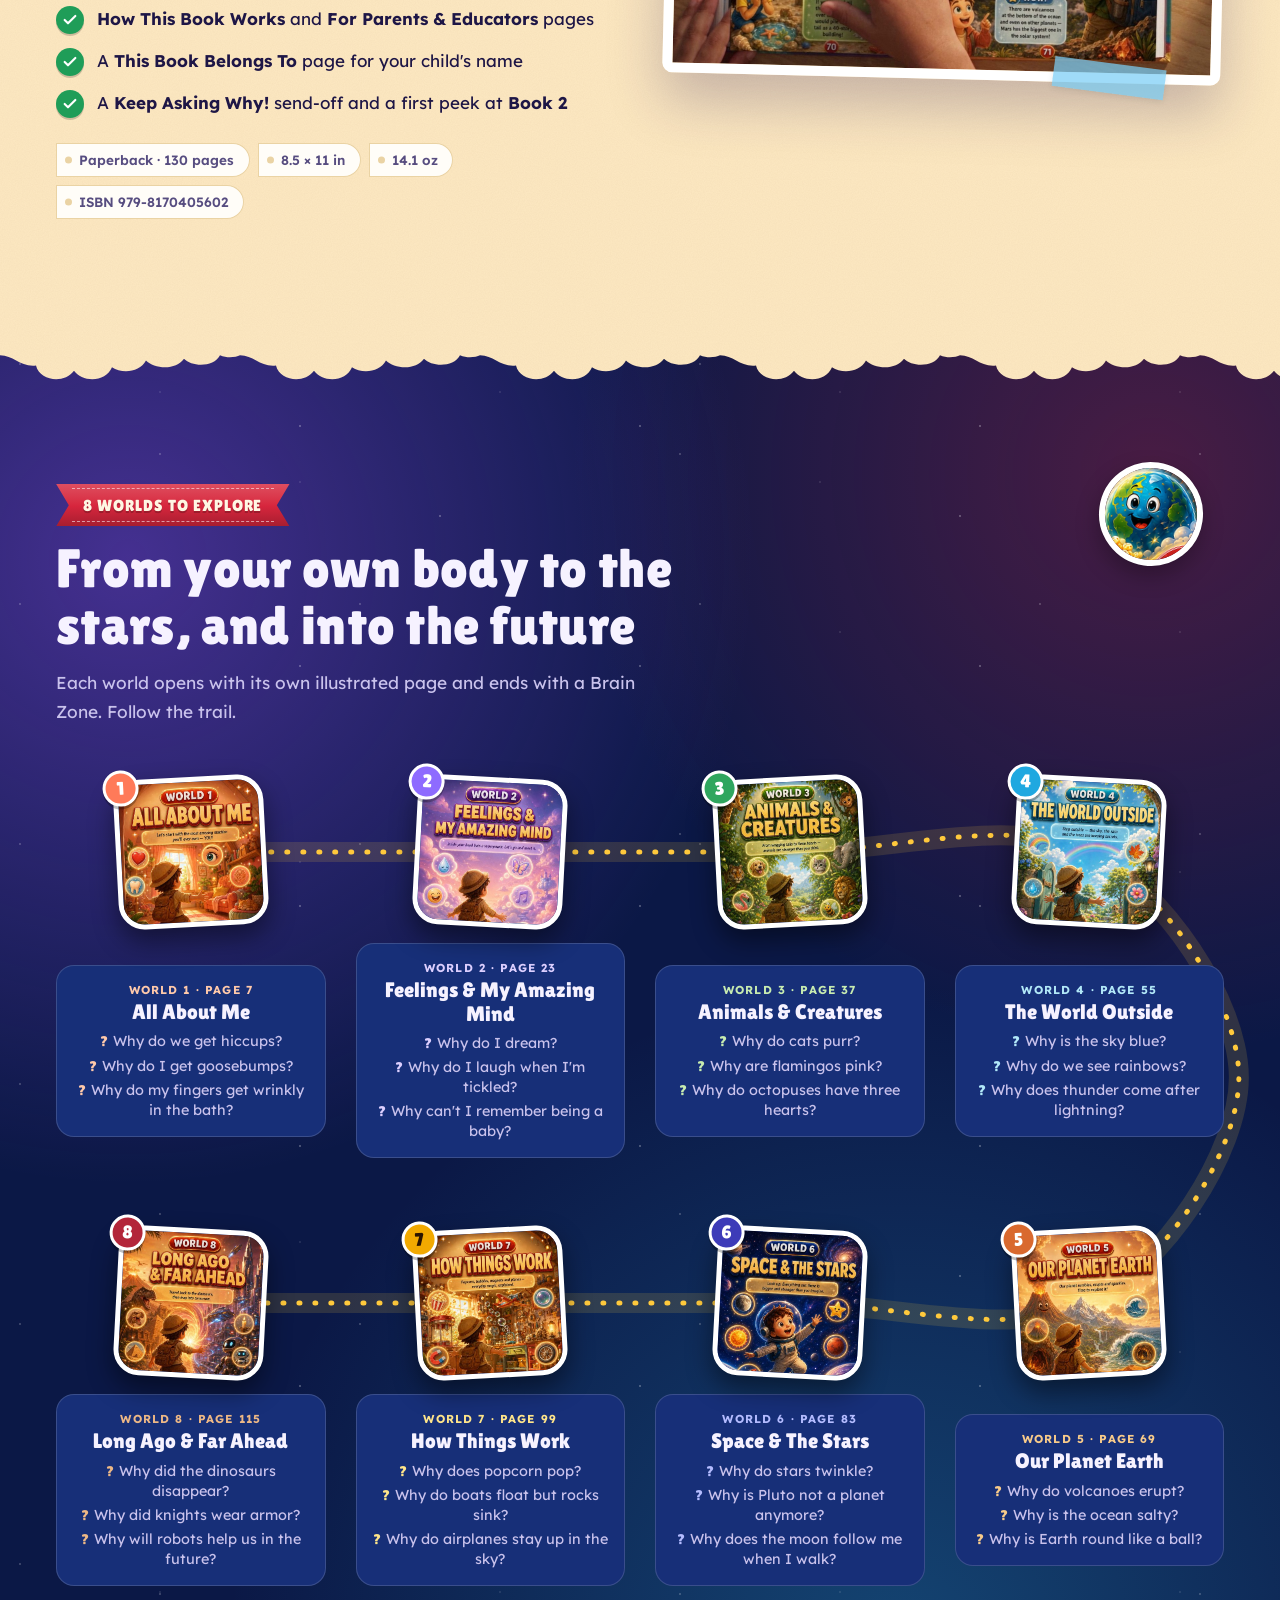
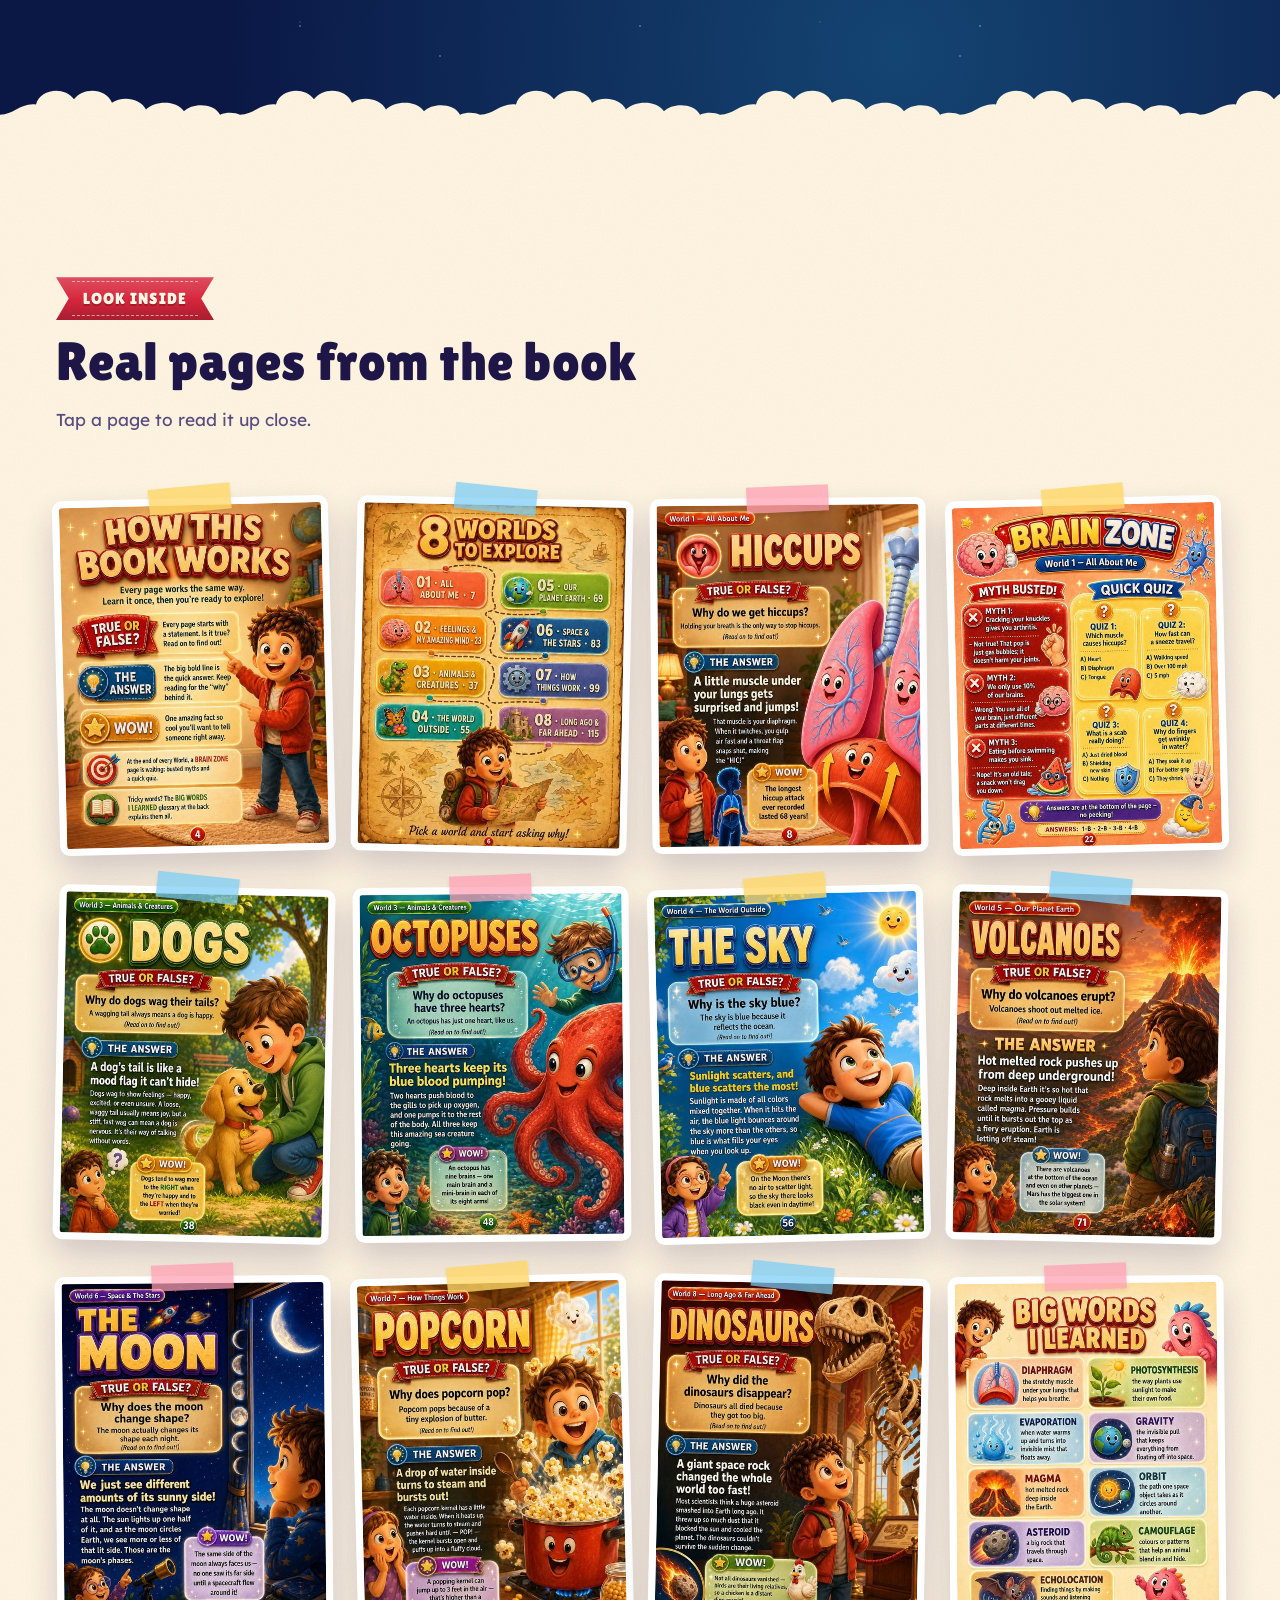
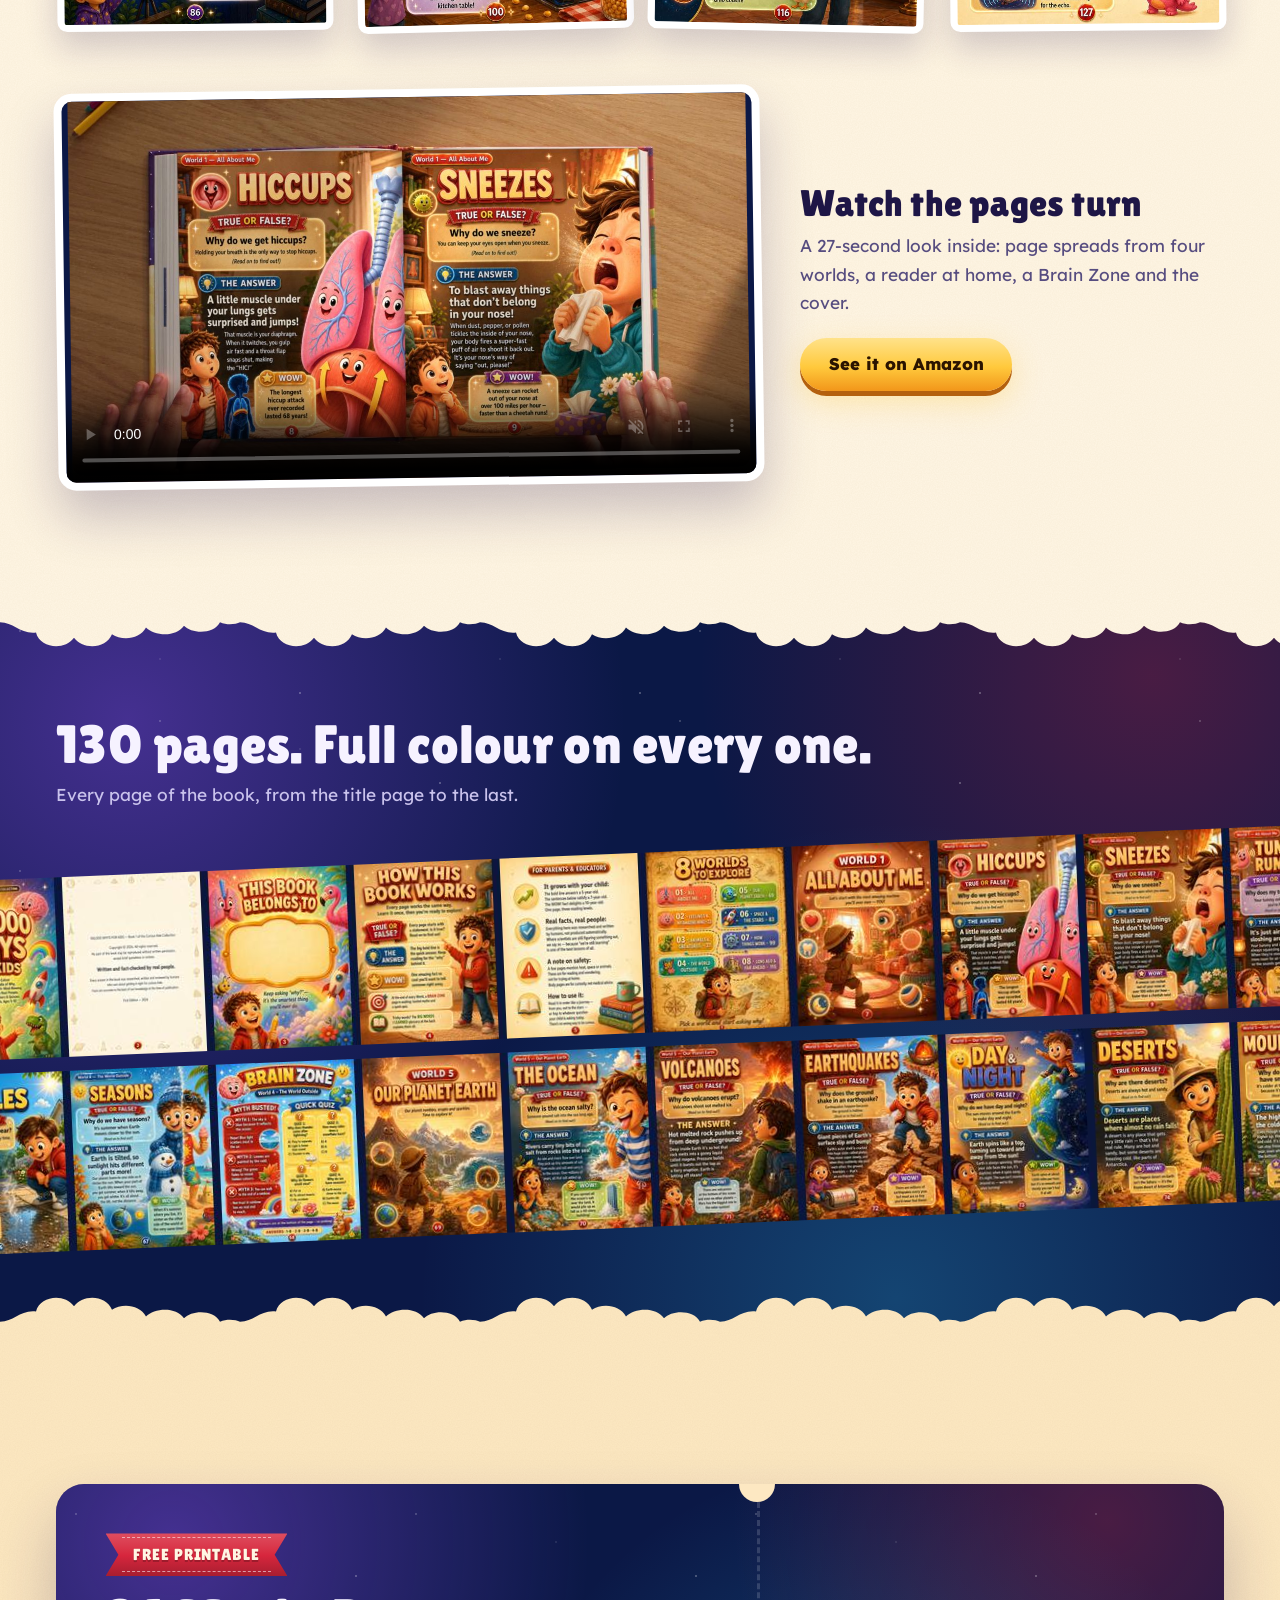
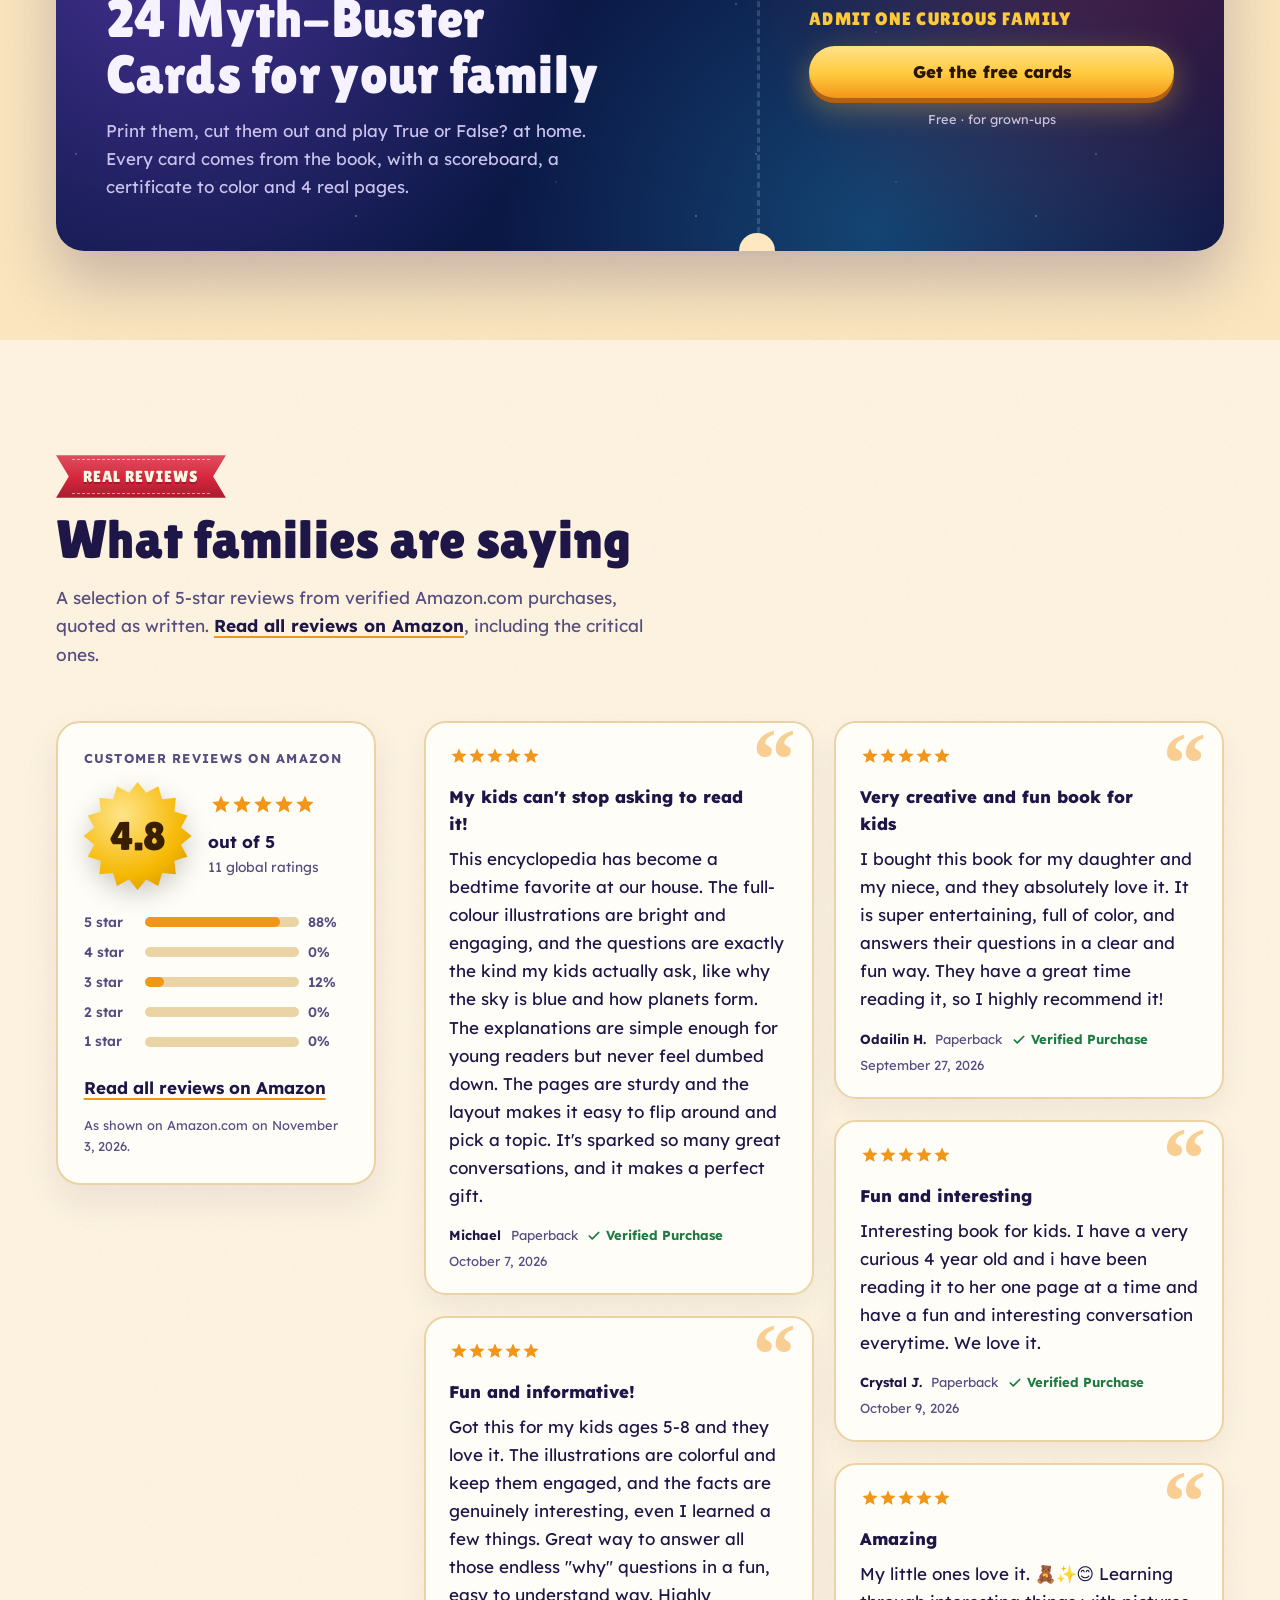
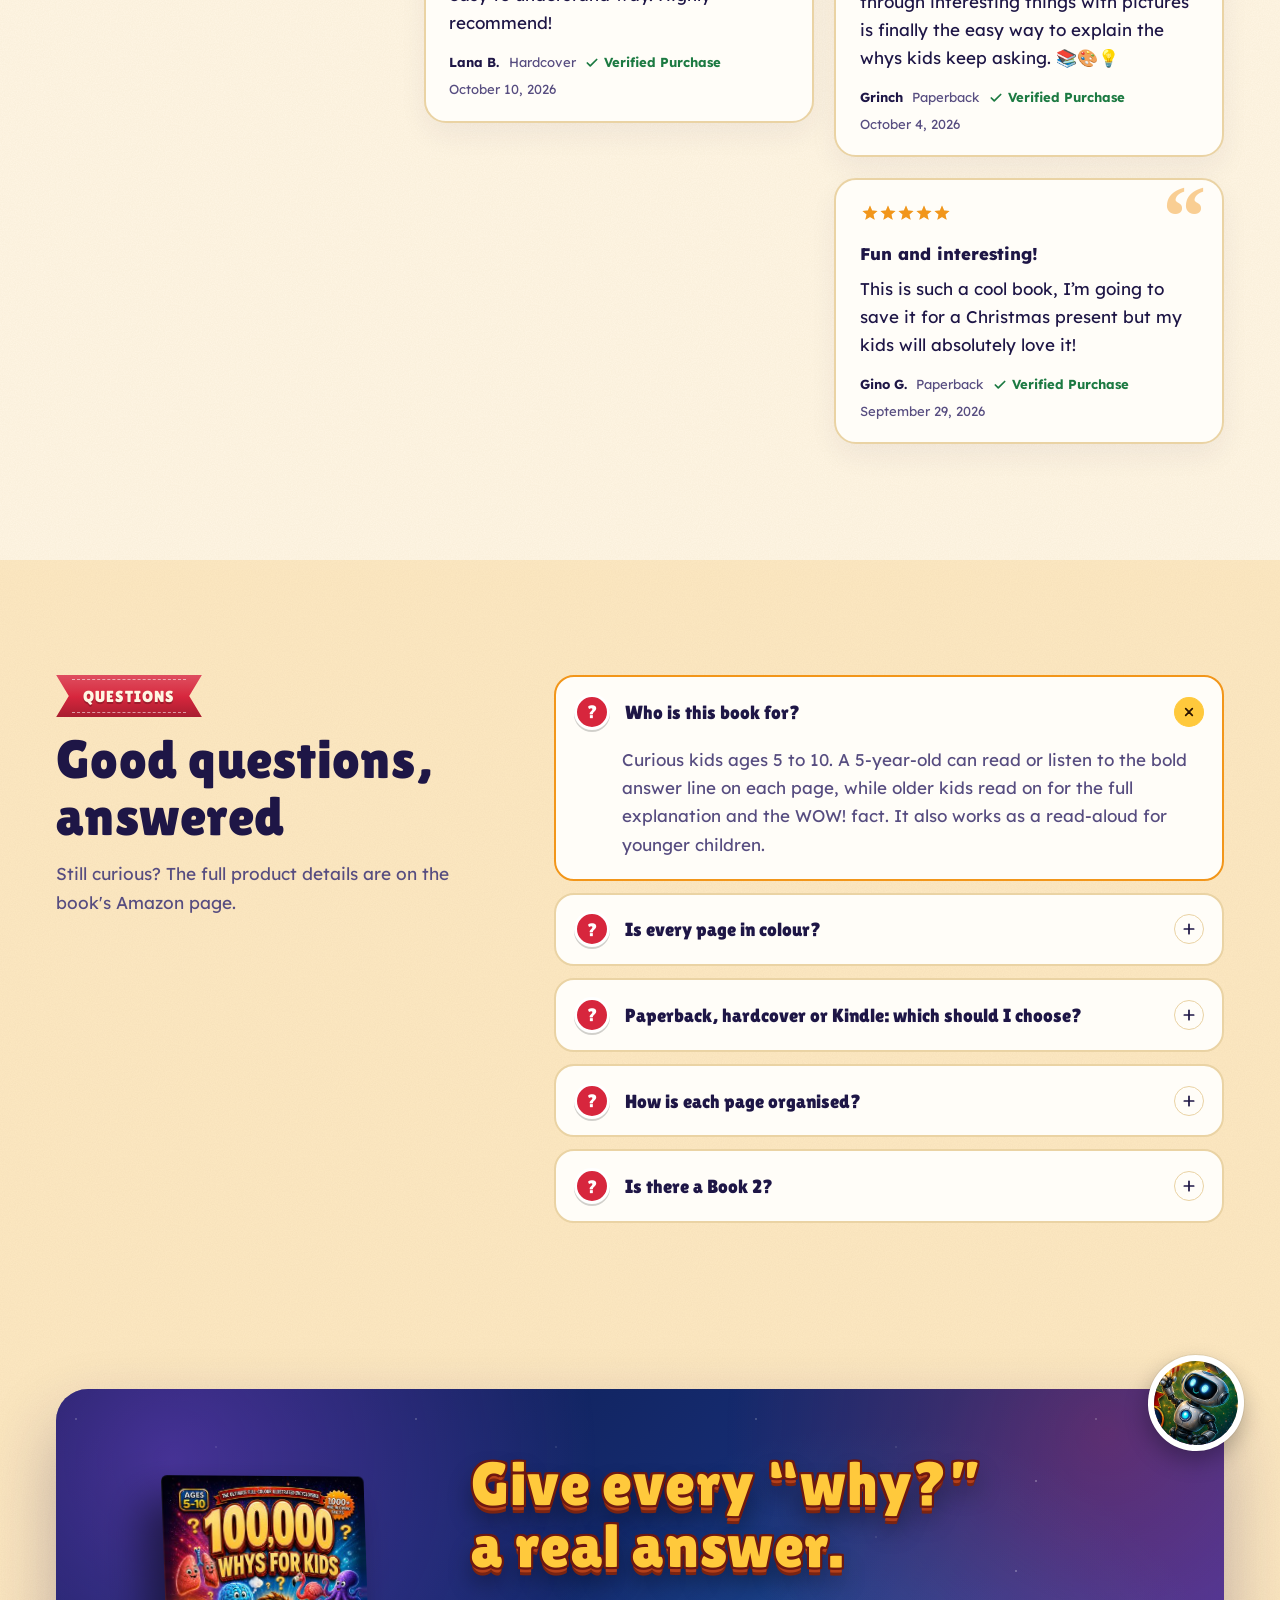
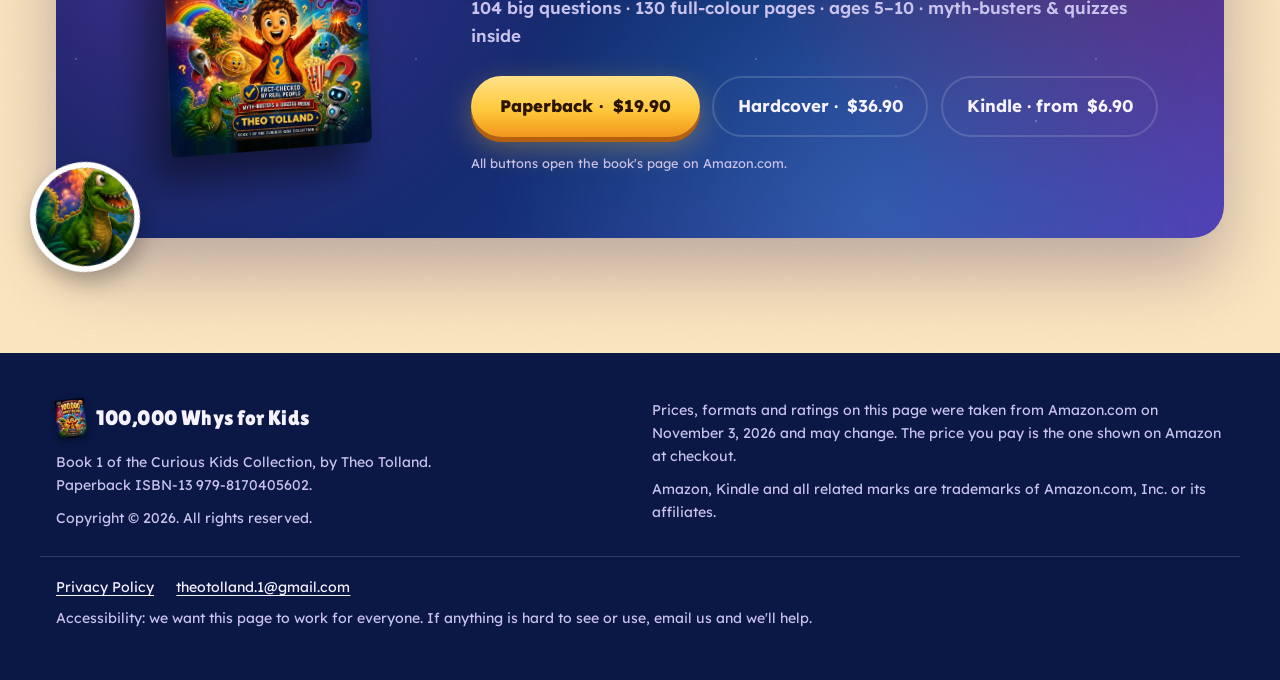
==== commit 7a09b218: "Read the Amazon rating, prices and reviews from data/amazon.json The page now shows 4.8 out of 5 (11" ====
--- a/index.html
+++ b/index.html
@@ -826,7 +826,7 @@
         </div>
         <button type="button" class="link-btn gate-skip" hidden>No thanks, show me the book</button>
       </div>
-      <p class="gate-proof"><img src="images/cover-360.jpg" alt="" width="28" height="37"><span><b>★ 4.3</b> out of 5 on Amazon · 11 ratings</span><span>Paperback · Hardcover · Kindle</span></p>
+      <p class="gate-proof"><img src="images/cover-360.jpg" alt="" width="28" height="37"><span><b>★ <span data-amz="rating">4.8</span></b> out of 5 on Amazon · <span data-amz="count" data-tpl="{n} ratings" data-tpl1="{n} rating">11 ratings</span></span><span>Paperback · Hardcover · Kindle</span></p>
     </div>
   </div>
 </div>
@@ -879,18 +879,18 @@
       </h1>
       <p class="lead load" style="--d:4">104 of the big questions kids really ask, each on its own full-colour illustrated page, with an answer that grows with your child.</p>
       <a class="rating load" style="--d:5" href="#reviews">
-        <span class="stars" role="img" aria-label="Rated 4.3 out of 5 stars">
+        <span class="stars" role="img" aria-label="Rated 4.8 out of 5 stars" data-amz="stars">
           <svg class="bg" viewBox="0 0 120 24" aria-hidden="true"><use href="#star5"/></svg>
-          <span class="fg" style="width:86%"><svg viewBox="0 0 120 24" aria-hidden="true"><use href="#star5"/></svg></span>
+          <span class="fg" style="width:96%"><svg viewBox="0 0 120 24" aria-hidden="true"><use href="#star5"/></svg></span>
         </span>
-        <span>4.3 out of 5</span><span class="muted-n">11 ratings on Amazon</span>
+        <span><span data-amz="rating">4.8</span> out of 5</span><span class="muted-n" data-amz="count" data-tpl="{n} ratings on Amazon" data-tpl1="{n} rating on Amazon">11 ratings on Amazon</span>
       </a>
       <div class="fmt-wrap load" style="--d:6">
         <p class="hand fmt-note" aria-hidden="true">pick your edition!</p>
         <div class="fmt" role="radiogroup" aria-label="Choose a format">
-          <button type="button" role="radio" aria-checked="true" data-format="paperback"><span>Paperback</span><strong>$19.90</strong></button>
-          <button type="button" role="radio" aria-checked="false" data-format="hardcover"><span>Hardcover</span><strong>$36.90</strong></button>
-          <button type="button" role="radio" aria-checked="false" data-format="kindle"><span>Kindle</span><strong><small>from</small> $6.90</strong></button>
+          <button type="button" role="radio" aria-checked="true" data-format="paperback"><span>Paperback</span><strong data-price="paperback">$19.90</strong></button>
+          <button type="button" role="radio" aria-checked="false" data-format="hardcover"><span>Hardcover</span><strong data-price="hardcover">$36.90</strong></button>
+          <button type="button" role="radio" aria-checked="false" data-format="kindle"><span>Kindle</span><strong><small>from</small> <span data-price="kindle">$6.90</span></strong></button>
         </div>
         <div class="cta-stack">
         <a class="btn-amazon btn-pulse buy-hero js-buy" href="https://www.amazon.com/dp/B0HH9YSD8H" target="_blank" rel="noopener">
@@ -905,7 +905,7 @@
         <li><span class="tick"><svg viewBox="0 0 24 24" fill="none" stroke="currentColor" stroke-width="3" stroke-linecap="round" stroke-linejoin="round" aria-hidden="true"><path d="M20 6 9 17l-5-5"/></svg></span>Full colour on all 130 pages</li>
         <li><span class="tick"><svg viewBox="0 0 24 24" fill="none" stroke="currentColor" stroke-width="3" stroke-linecap="round" stroke-linejoin="round" aria-hidden="true"><path d="M20 6 9 17l-5-5"/></svg></span>Ages 5–10</li>
       </ul>
-      <p class="fineprint load" style="--d:8">Prices shown were on Amazon.com on October 28, 2026 and may change.</p>
+      <p class="fineprint load" style="--d:8">Prices shown were on Amazon.com on <span data-amz="date">November 3, 2026</span> and may change.</p>
     </div>
   </div>
   <div class="clouds" aria-hidden="true"></div>
@@ -919,7 +919,7 @@
       <li class="burst" style="--bc:#E0730C;--r:5deg"><span class="burst-shape"><b class="num" data-count="24">24</b></span><span class="lbl">myths busted</span></li>
       <li class="burst" style="--bc:#1286C2;--r:-3deg"><span class="burst-shape"><b class="num" data-count="130">130</b></span><span class="lbl">full-colour pages</span></li>
       <li class="burst" style="--bc:#23914F;--r:6deg"><span class="burst-shape"><b class="num" data-count="8">8</b></span><span class="lbl">worlds to explore</span></li>
-      <li class="burst" style="--bc:#8B4DEB;--r:-5deg"><span class="burst-shape"><b class="num" data-count="4.3" data-decimals="1">4.3</b></span><span class="lbl">out of 5 on Amazon</span></li>
+      <li class="burst" style="--bc:#8B4DEB;--r:-5deg"><span class="burst-shape"><b class="num" data-amz="rating-num" data-count="4.8" data-decimals="1">4.8</b></span><span class="lbl">out of 5 on Amazon</span></li>
     </ul>
   </div>
 </div>
@@ -1192,27 +1192,27 @@
       <aside class="rating-card card-stars reveal" aria-label="Amazon rating summary">
         <p class="fineprint" style="font-weight:700;letter-spacing:.1em;text-transform:uppercase">Customer reviews on Amazon</p>
         <div class="rc-top">
-          <span class="rc-burst"><b>4.3</b></span>
+          <span class="rc-burst"><b data-amz="rating">4.8</b></span>
           <div>
-            <span class="stars" role="img" aria-label="Rated 4.3 out of 5 stars">
+            <span class="stars" role="img" aria-label="Rated 4.8 out of 5 stars" data-amz="stars">
               <svg class="bg" viewBox="0 0 120 24" aria-hidden="true"><use href="#star5"/></svg>
-              <span class="fg" style="width:86%"><svg viewBox="0 0 120 24" aria-hidden="true"><use href="#star5"/></svg></span>
+              <span class="fg" style="width:96%"><svg viewBox="0 0 120 24" aria-hidden="true"><use href="#star5"/></svg></span>
             </span>
             <p style="font-weight:700;margin-top:.3rem">out of 5</p>
-            <p class="fineprint" style="font-size:.86rem">11 global ratings</p>
+            <p class="fineprint" style="font-size:.86rem" data-amz="count" data-tpl="{n} global ratings" data-tpl1="{n} global rating">11 global ratings</p>
           </div>
         </div>
         <div class="hist" aria-label="Rating breakdown">
-          <div class="hist-row"><span>5 star</span><span class="hist-track"><span class="hist-fill" style="width:76%"></span></span><span>76%</span></div>
-          <div class="hist-row"><span>4 star</span><span class="hist-track"><span class="hist-fill" style="width:0%"></span></span><span>0%</span></div>
-          <div class="hist-row"><span>3 star</span><span class="hist-track"><span class="hist-fill" style="width:12%"></span></span><span>12%</span></div>
-          <div class="hist-row"><span>2 star</span><span class="hist-track"><span class="hist-fill" style="width:0%"></span></span><span>0%</span></div>
-          <div class="hist-row"><span>1 star</span><span class="hist-track"><span class="hist-fill" style="width:12%"></span></span><span>12%</span></div>
+          <div class="hist-row" data-hist="5"><span>5 star</span><span class="hist-track"><span class="hist-fill" style="width:88%"></span></span><span>88%</span></div>
+          <div class="hist-row" data-hist="4"><span>4 star</span><span class="hist-track"><span class="hist-fill" style="width:0%"></span></span><span>0%</span></div>
+          <div class="hist-row" data-hist="3"><span>3 star</span><span class="hist-track"><span class="hist-fill" style="width:12%"></span></span><span>12%</span></div>
+          <div class="hist-row" data-hist="2"><span>2 star</span><span class="hist-track"><span class="hist-fill" style="width:0%"></span></span><span>0%</span></div>
+          <div class="hist-row" data-hist="1"><span>1 star</span><span class="hist-track"><span class="hist-fill" style="width:0%"></span></span><span>0%</span></div>
         </div>
         <p style="margin-top:1.3rem"><a class="text-link" href="https://www.amazon.com/product-reviews/B0HH9YSD8H" target="_blank" rel="noopener">Read all reviews on Amazon</a></p>
-        <p class="fineprint" style="margin-top:.8rem">As shown on Amazon.com on October 28, 2026.</p>
+        <p class="fineprint" style="margin-top:.8rem">As shown on Amazon.com on <span data-amz="date">November 3, 2026</span>.</p>
       </aside>
-      <div class="reviews-grid card-stars">
+      <div class="reviews-grid card-stars" id="reviewsGrid">
         <article class="review reveal">
           <span class="stars" role="img" aria-label="5 out of 5 stars"><svg class="bg" viewBox="0 0 120 24" aria-hidden="true"><use href="#star5"/></svg><span class="fg" style="width:100%"><svg viewBox="0 0 120 24" aria-hidden="true"><use href="#star5"/></svg></span></span>
           <h3>My kids can't stop asking to read it!</h3>
@@ -1273,7 +1273,7 @@
       </details>
       <details>
         <summary><span class="qb" aria-hidden="true">?</span>Paperback, hardcover or Kindle: which should I choose?<span class="chev" aria-hidden="true"><svg viewBox="0 0 24 24" fill="none" stroke="currentColor" stroke-width="2.6" stroke-linecap="round"><path d="M12 5v14M5 12h14"/></svg></span></summary>
-        <p class="answer">The paperback ($19.90) is a big 8.5 × 11 in book. The hardcover ($36.90) has a sturdy laminated hard cover, a lovely choice for a gift. The Kindle edition (from $6.90) arrives instantly; its full-colour pages look best on a colour screen such as a tablet or the Kindle app.</p>
+        <p class="answer">The paperback (<span data-price="paperback">$19.90</span>) is a big 8.5 × 11 in book. The hardcover (<span data-price="hardcover">$36.90</span>) has a sturdy laminated hard cover, a lovely choice for a gift. The Kindle edition (from <span data-price="kindle">$6.90</span>) arrives instantly; its full-colour pages look best on a colour screen such as a tablet or the Kindle app.</p>
       </details>
       <details>
         <summary><span class="qb" aria-hidden="true">?</span>How is each page organised?<span class="chev" aria-hidden="true"><svg viewBox="0 0 24 24" fill="none" stroke="currentColor" stroke-width="2.6" stroke-linecap="round"><path d="M12 5v14M5 12h14"/></svg></span></summary>
@@ -1299,9 +1299,9 @@
         <h2 class="title-3d" id="final-title">Give every “why?” a real answer.</h2>
         <p class="sub">104 big questions · 130 full-colour pages · ages 5–10 · myth-busters &amp; quizzes inside</p>
         <div class="buy-row">
-          <a class="btn-amazon btn-pulse" data-buy="paperback" href="https://www.amazon.com/dp/B0HH9YSD8H" target="_blank" rel="noopener">Paperback · $19.90</a>
-          <a class="btn-ghost" data-buy="hardcover" href="https://www.amazon.com/dp/B0HJGJ82BP" target="_blank" rel="noopener">Hardcover · $36.90</a>
-          <a class="btn-ghost" data-buy="kindle" href="https://www.amazon.com/dp/B0HH4TXCX5" target="_blank" rel="noopener">Kindle · from $6.90</a>
+          <a class="btn-amazon btn-pulse" data-buy="paperback" href="https://www.amazon.com/dp/B0HH9YSD8H" target="_blank" rel="noopener">Paperback · <span data-price="paperback">$19.90</span></a>
+          <a class="btn-ghost" data-buy="hardcover" href="https://www.amazon.com/dp/B0HJGJ82BP" target="_blank" rel="noopener">Hardcover · <span data-price="hardcover">$36.90</span></a>
+          <a class="btn-ghost" data-buy="kindle" href="https://www.amazon.com/dp/B0HH4TXCX5" target="_blank" rel="noopener">Kindle · from <span data-price="kindle">$6.90</span></a>
         </div>
         <p class="fineprint" style="margin-top:1rem">All buttons open the book's page on Amazon.com.</p>
       </div>
@@ -1319,7 +1319,7 @@
       <p style="margin-top:.6rem">Copyright © 2026. All rights reserved.</p>
     </div>
     <div>
-      <p>Prices, formats and ratings on this page were taken from Amazon.com on October 28, 2026 and may change. The price you pay is the one shown on Amazon at checkout.</p>
+      <p>Prices, formats and ratings on this page were taken from Amazon.com on <span data-amz="date">November 3, 2026</span> and may change. The price you pay is the one shown on Amazon at checkout.</p>
       <p style="margin-top:.6rem">Amazon, Kindle and all related marks are trademarks of Amazon.com, Inc. or its affiliates.</p>
     </div>
   </div>
@@ -1435,6 +1435,71 @@
     });
   });
   setFormat('paperback');
+
+  /* ---------- live Amazon figures ----------
+     data/amazon.json holds the rating, the number of ratings, the rating breakdown, the prices and a
+     selection of 5-star verified reviews as shown on Amazon.com, with the date they were taken. A daily
+     scheduled task refreshes it; the figures written in this page are only used if that file can't be read. */
+  const fmtDate = s => {
+    const m = /^(\d{4})-(\d{2})-(\d{2})$/.exec(s || ''); if (!m) return '';
+    return new Date(Date.UTC(+m[1], +m[2] - 1, +m[3])).toLocaleDateString('en-US', { year: 'numeric', month: 'long', day: 'numeric', timeZone: 'UTC' });
+  };
+  const okPrice = p => typeof p === 'string' && /^\$\d{1,4}(\.\d{2})?$/.test(p);
+  const STARS5 = '<svg class="bg" viewBox="0 0 120 24" aria-hidden="true"><use href="#star5"/></svg><span class="fg" style="width:100%"><svg viewBox="0 0 120 24" aria-hidden="true"><use href="#star5"/></svg></span>';
+  const CHECK = '<svg viewBox="0 0 24 24" fill="none" stroke="currentColor" stroke-width="3" stroke-linecap="round" stroke-linejoin="round" aria-hidden="true"><path d="M20 6 9 17l-5-5"/></svg>';
+  function renderReviews(list) {
+    const grid = document.getElementById('reviewsGrid'); if (!grid) return;
+    // only 5-star verified purchases, as the section's heading says
+    const keep = list.filter(v => v && v.stars === 5 && v.verified === true && typeof v.name === 'string' && v.name.trim() && typeof v.text === 'string' && v.text.trim()).slice(0, 9);
+    if (!keep.length) return;
+    const frag = document.createDocumentFragment();
+    keep.forEach(v => {
+      const a = document.createElement('article'); a.className = 'review';
+      const st = document.createElement('span'); st.className = 'stars'; st.setAttribute('role', 'img'); st.setAttribute('aria-label', '5 out of 5 stars'); st.innerHTML = STARS5; a.append(st);
+      if (typeof v.title === 'string' && v.title.trim()) { const h = document.createElement('h3'); h.textContent = v.title; a.append(h); }
+      const p = document.createElement('p'); p.className = 'body'; p.textContent = v.text; a.append(p);
+      const m = document.createElement('p'); m.className = 'meta';
+      const who = document.createElement('span'); who.className = 'who'; who.textContent = v.name; m.append(who);
+      if (typeof v.format === 'string' && v.format) { const f = document.createElement('span'); f.textContent = v.format; m.append(f); }
+      const ver = document.createElement('span'); ver.className = 'verified'; ver.innerHTML = CHECK; ver.append('Verified Purchase'); m.append(ver);
+      const dt = fmtDate(v.date); if (dt) { const s = document.createElement('span'); s.textContent = dt; m.append(s); }
+      a.append(m); frag.append(a);
+    });
+    grid.replaceChildren(frag);
+  }
+  function applyAmazon(d) {
+    if (!d || typeof d !== 'object') return;
+    const r = Number(d.rating), n = Number(d.ratingsCount), date = fmtDate(d.asOf);
+    if (r >= 1 && r <= 5) {
+      const rs = r.toFixed(1);
+      document.querySelectorAll('[data-amz="rating"]').forEach(el => { el.textContent = rs; });
+      document.querySelectorAll('[data-amz="rating-num"]').forEach(el => { el.dataset.count = rs; el.textContent = rs; });
+      document.querySelectorAll('[data-amz="stars"]').forEach(el => {
+        el.setAttribute('aria-label', `Rated ${rs} out of 5 stars`);
+        const fg = el.querySelector('.fg'); if (fg) fg.style.width = (r / 5 * 100).toFixed(1) + '%';
+      });
+    }
+    if (Number.isInteger(n) && n >= 0) document.querySelectorAll('[data-amz="count"]').forEach(el => { el.textContent = (n === 1 ? el.dataset.tpl1 : el.dataset.tpl).replace('{n}', n.toLocaleString('en-US')); });
+    if (d.histogram && typeof d.histogram === 'object') document.querySelectorAll('[data-hist]').forEach(row => {
+      const v = Number(d.histogram[row.dataset.hist]); if (!(v >= 0 && v <= 100)) return;
+      row.querySelector('.hist-fill').style.width = v + '%'; row.lastElementChild.textContent = v + '%';
+    });
+    if (date) document.querySelectorAll('[data-amz="date"]').forEach(el => { el.textContent = date; });
+    const pr = d.prices || {};
+    Object.keys(FORMATS).forEach(f => {
+      if (!okPrice(pr[f])) return;
+      FORMATS[f].price = (f === 'kindle' ? 'from ' : '') + pr[f];
+      document.querySelectorAll(`[data-price="${f}"]`).forEach(el => { el.textContent = pr[f]; });
+    });
+    const picked = radios.find(b => b.getAttribute('aria-checked') === 'true');
+    setFormat(picked ? picked.dataset.format : 'paperback');
+    try {
+      const ld = document.querySelector('script[type="application/ld+json"]'), j = JSON.parse(ld.textContent);
+      if (okPrice(pr.paperback)) { j.offers.price = pr.paperback.slice(1); ld.textContent = JSON.stringify(j, null, 2); }
+    } catch (e) {}
+    if (Array.isArray(d.reviews) && d.reviews.length) renderReviews(d.reviews);
+  }
+  fetch('data/amazon.json', { cache: 'no-cache' }).then(res => (res.ok ? res.json() : null)).then(applyAmazon).catch(() => {});
 
   /* ---------- hero gallery, with a gentle tilt under the pointer ---------- */
   const heroImg = document.getElementById('heroImg');
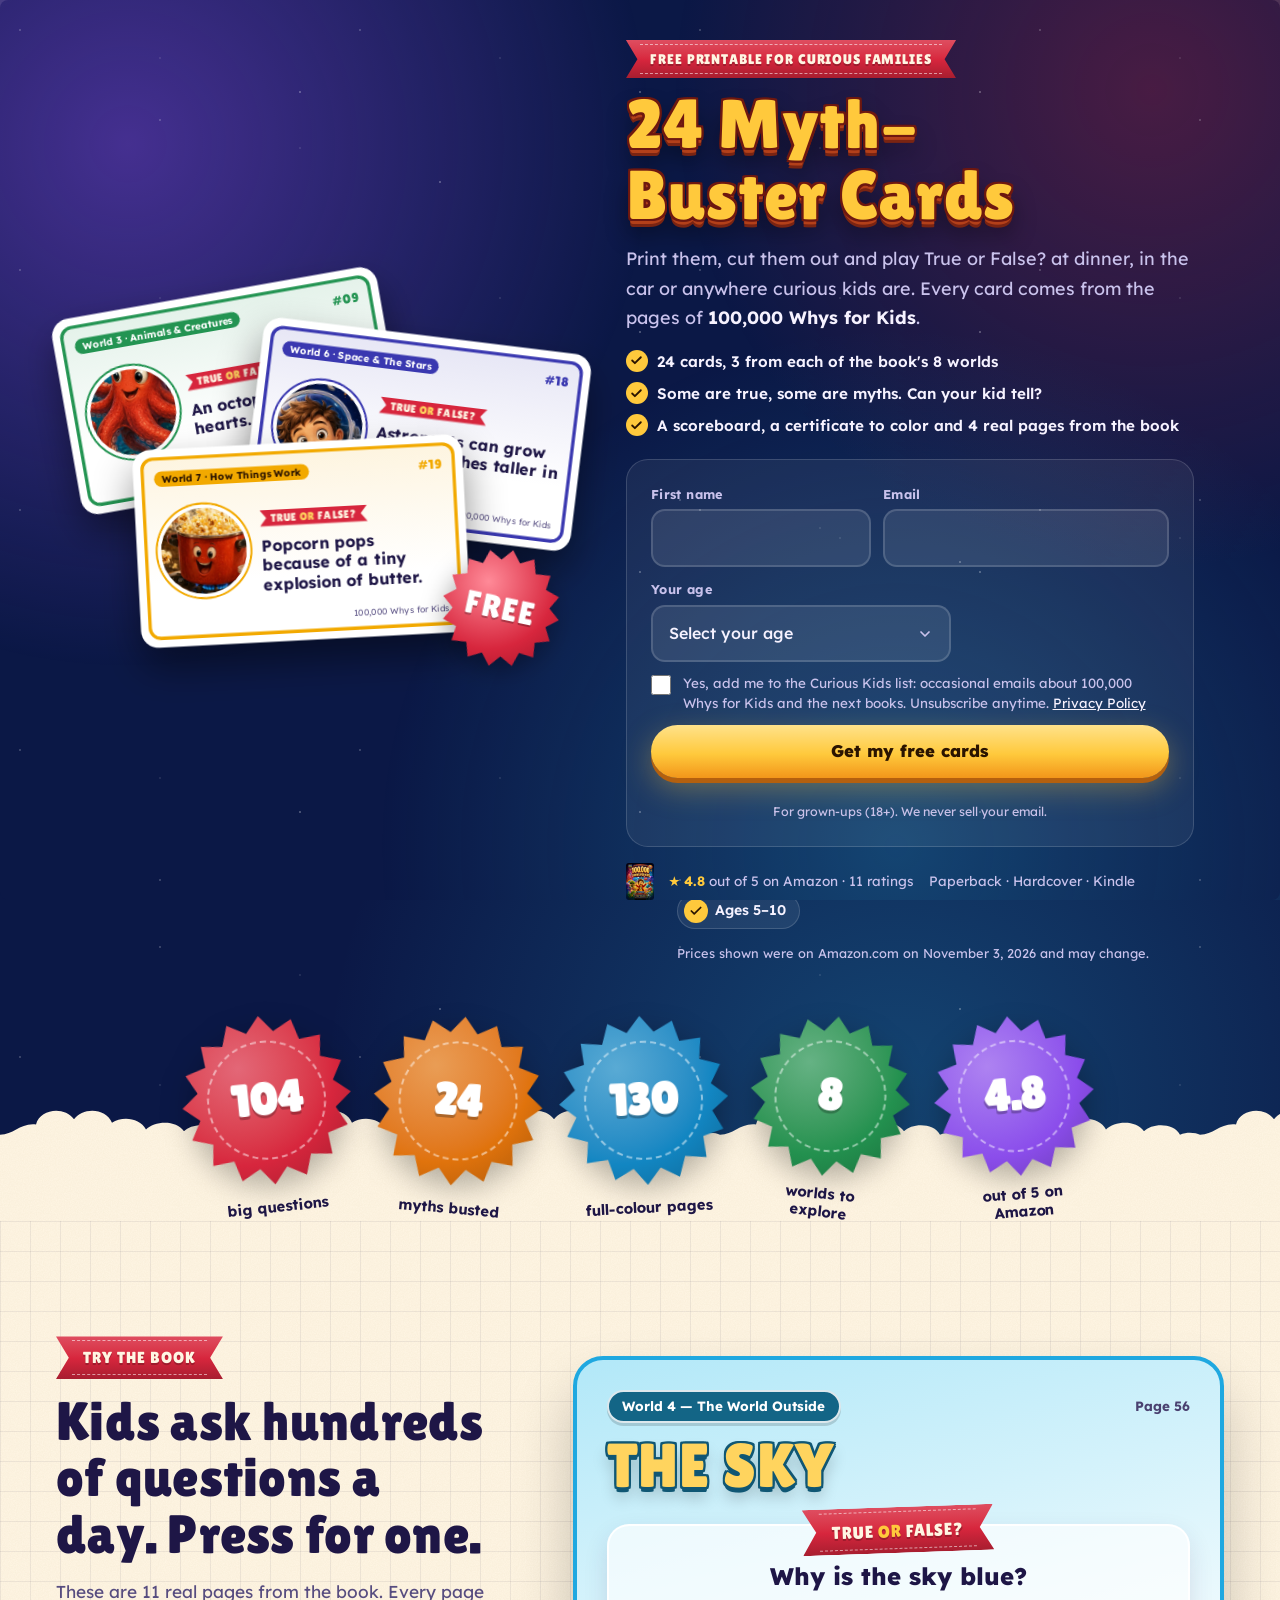
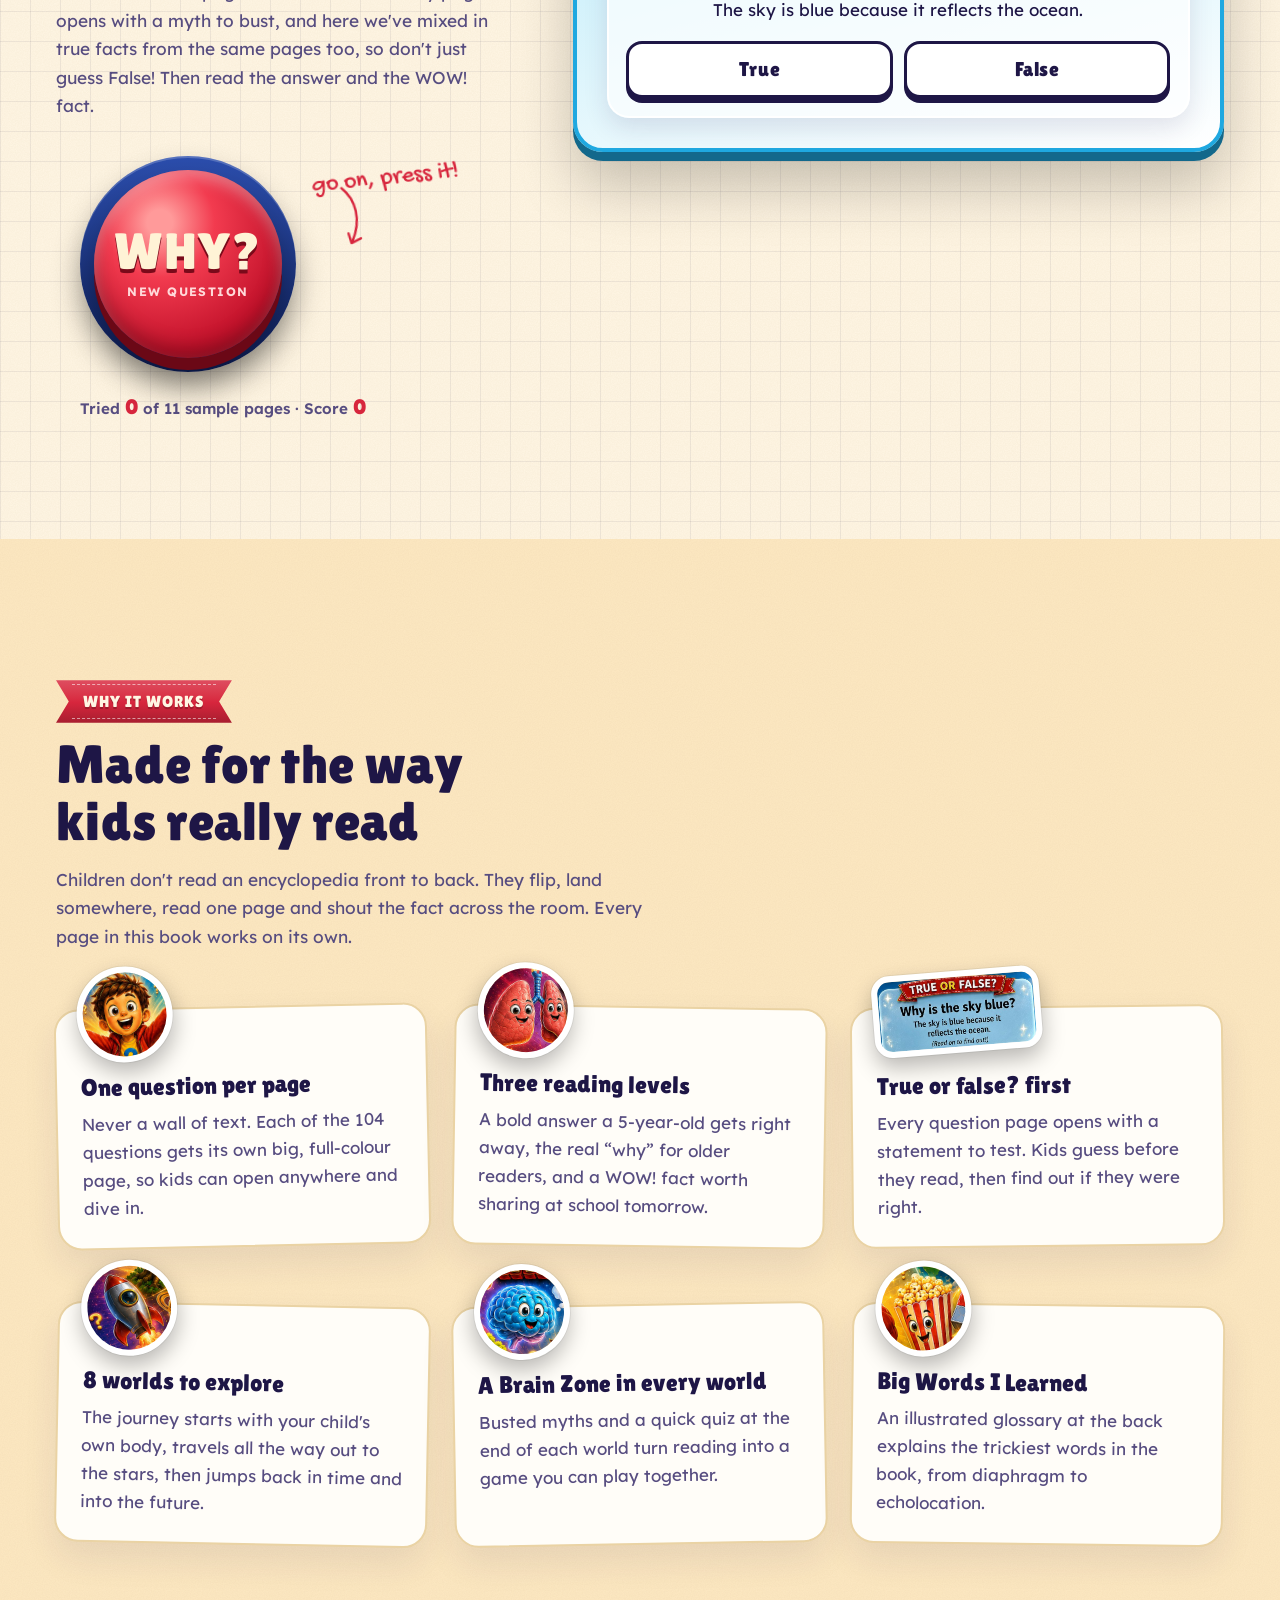
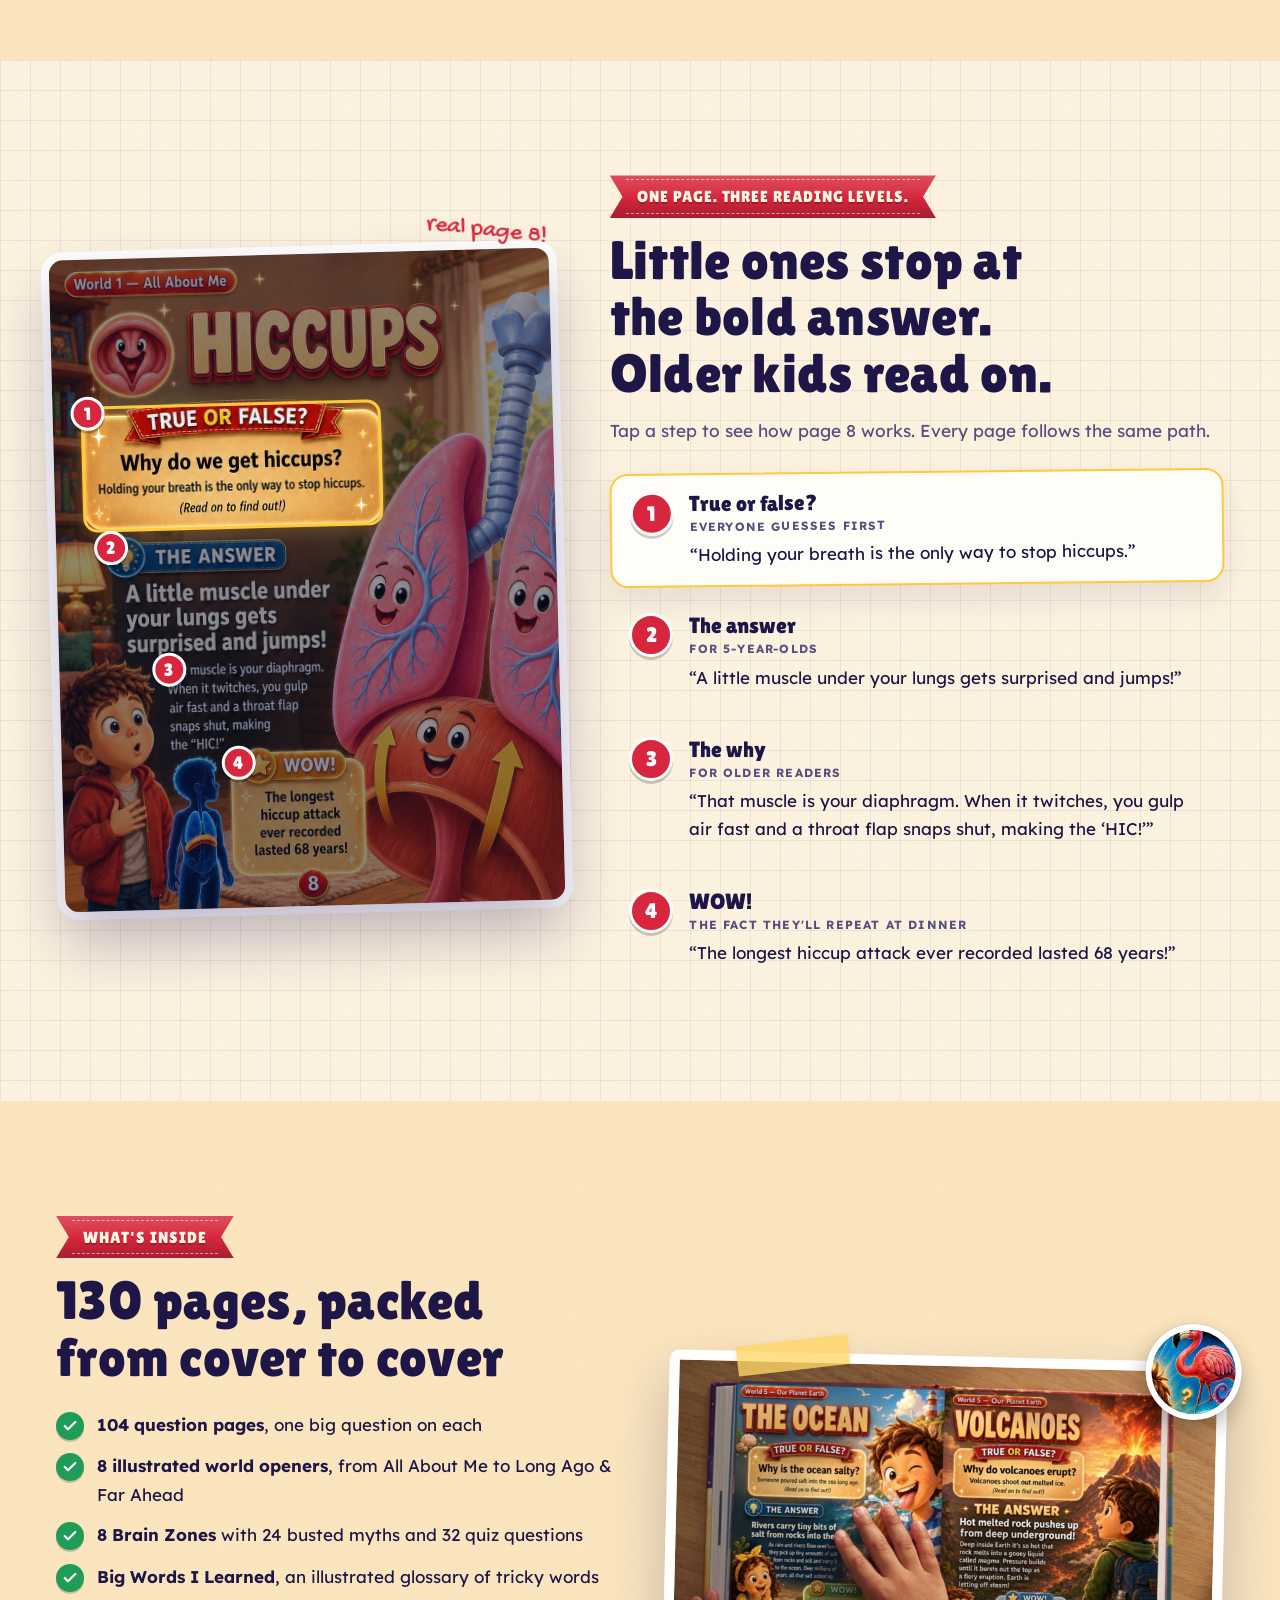
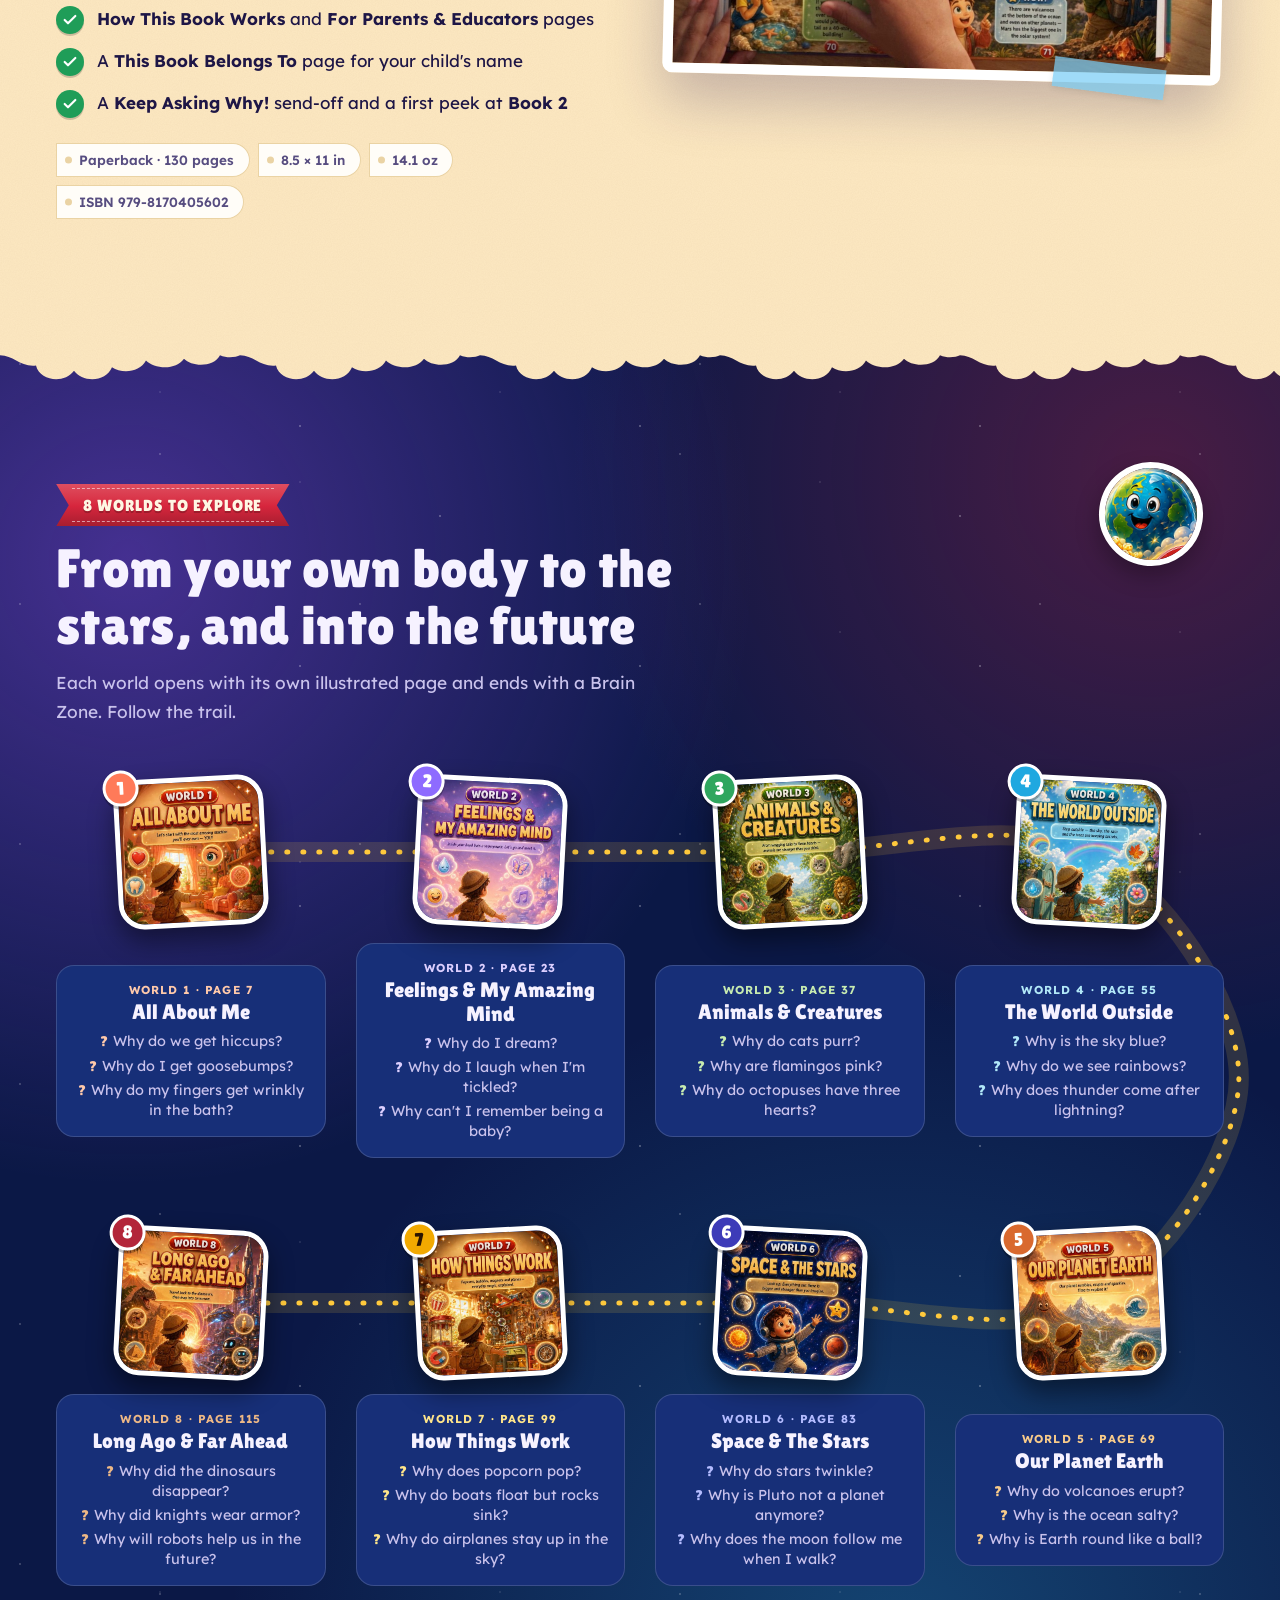
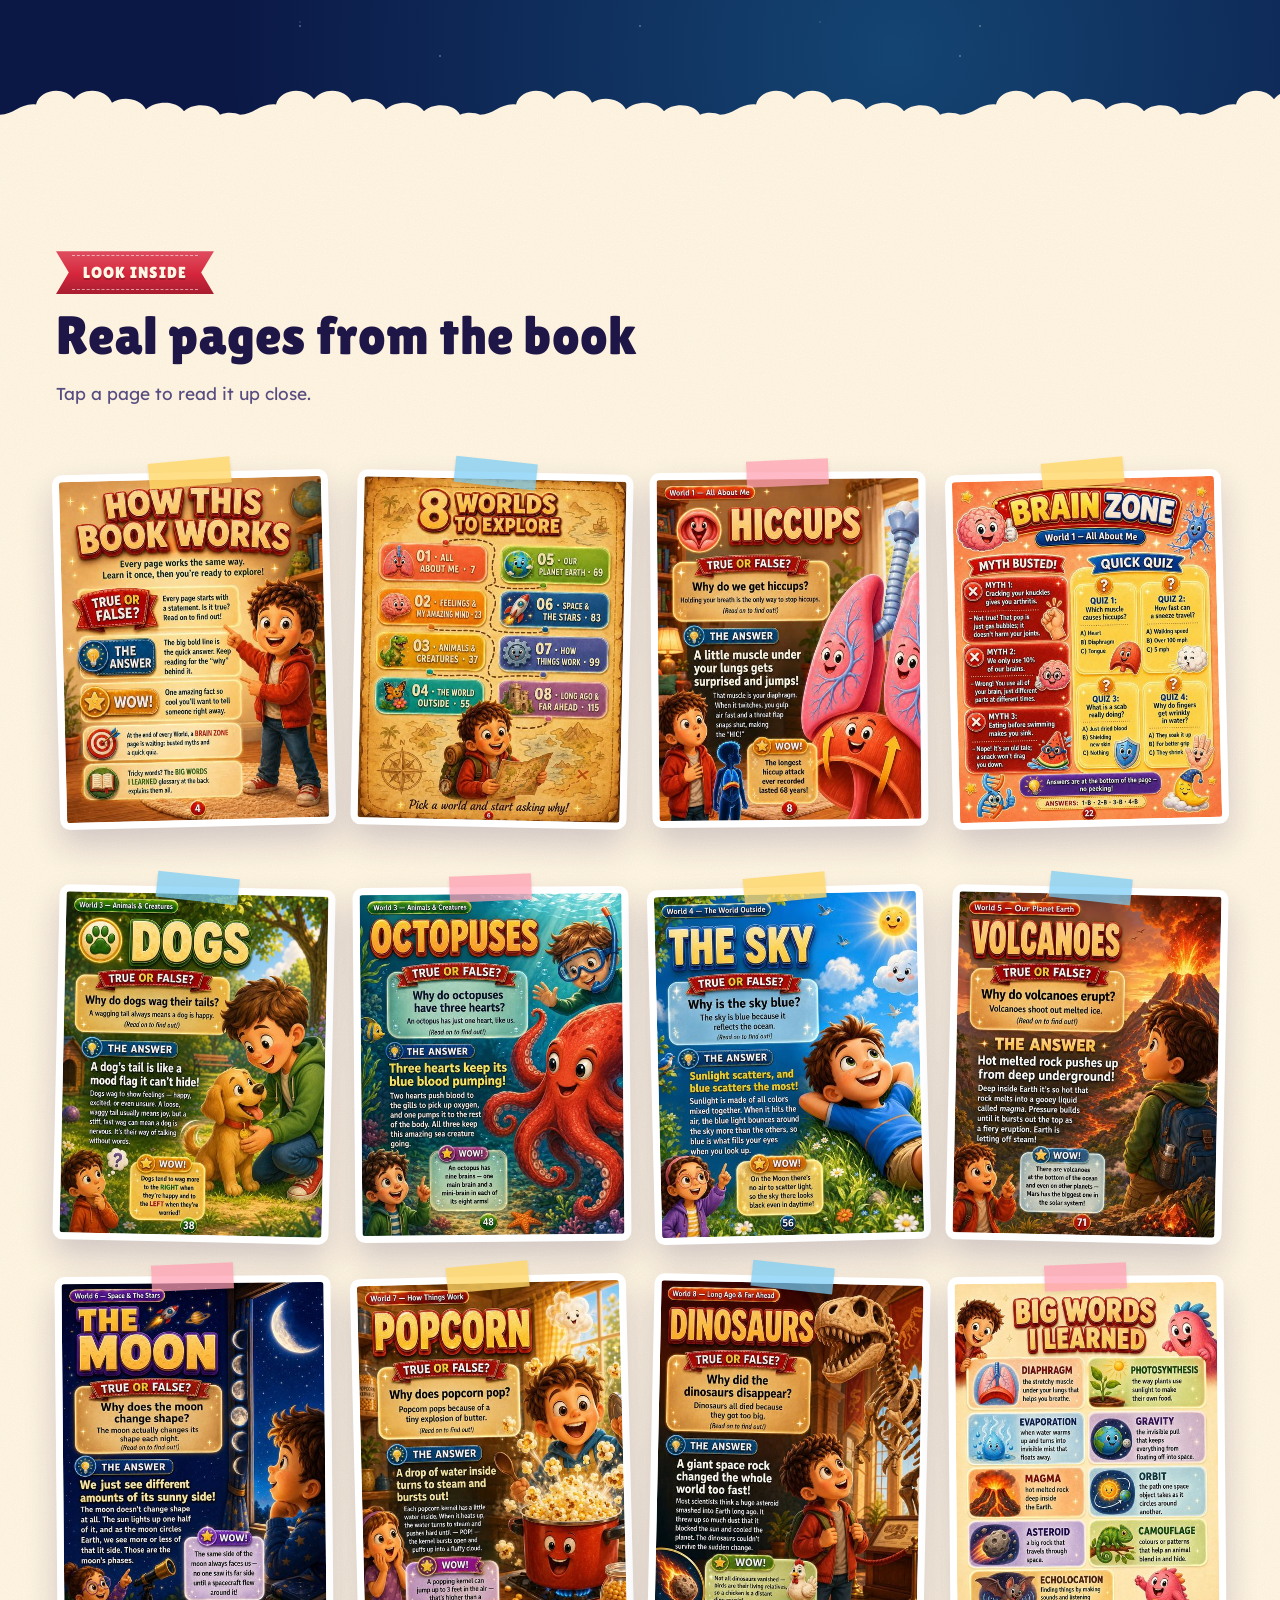
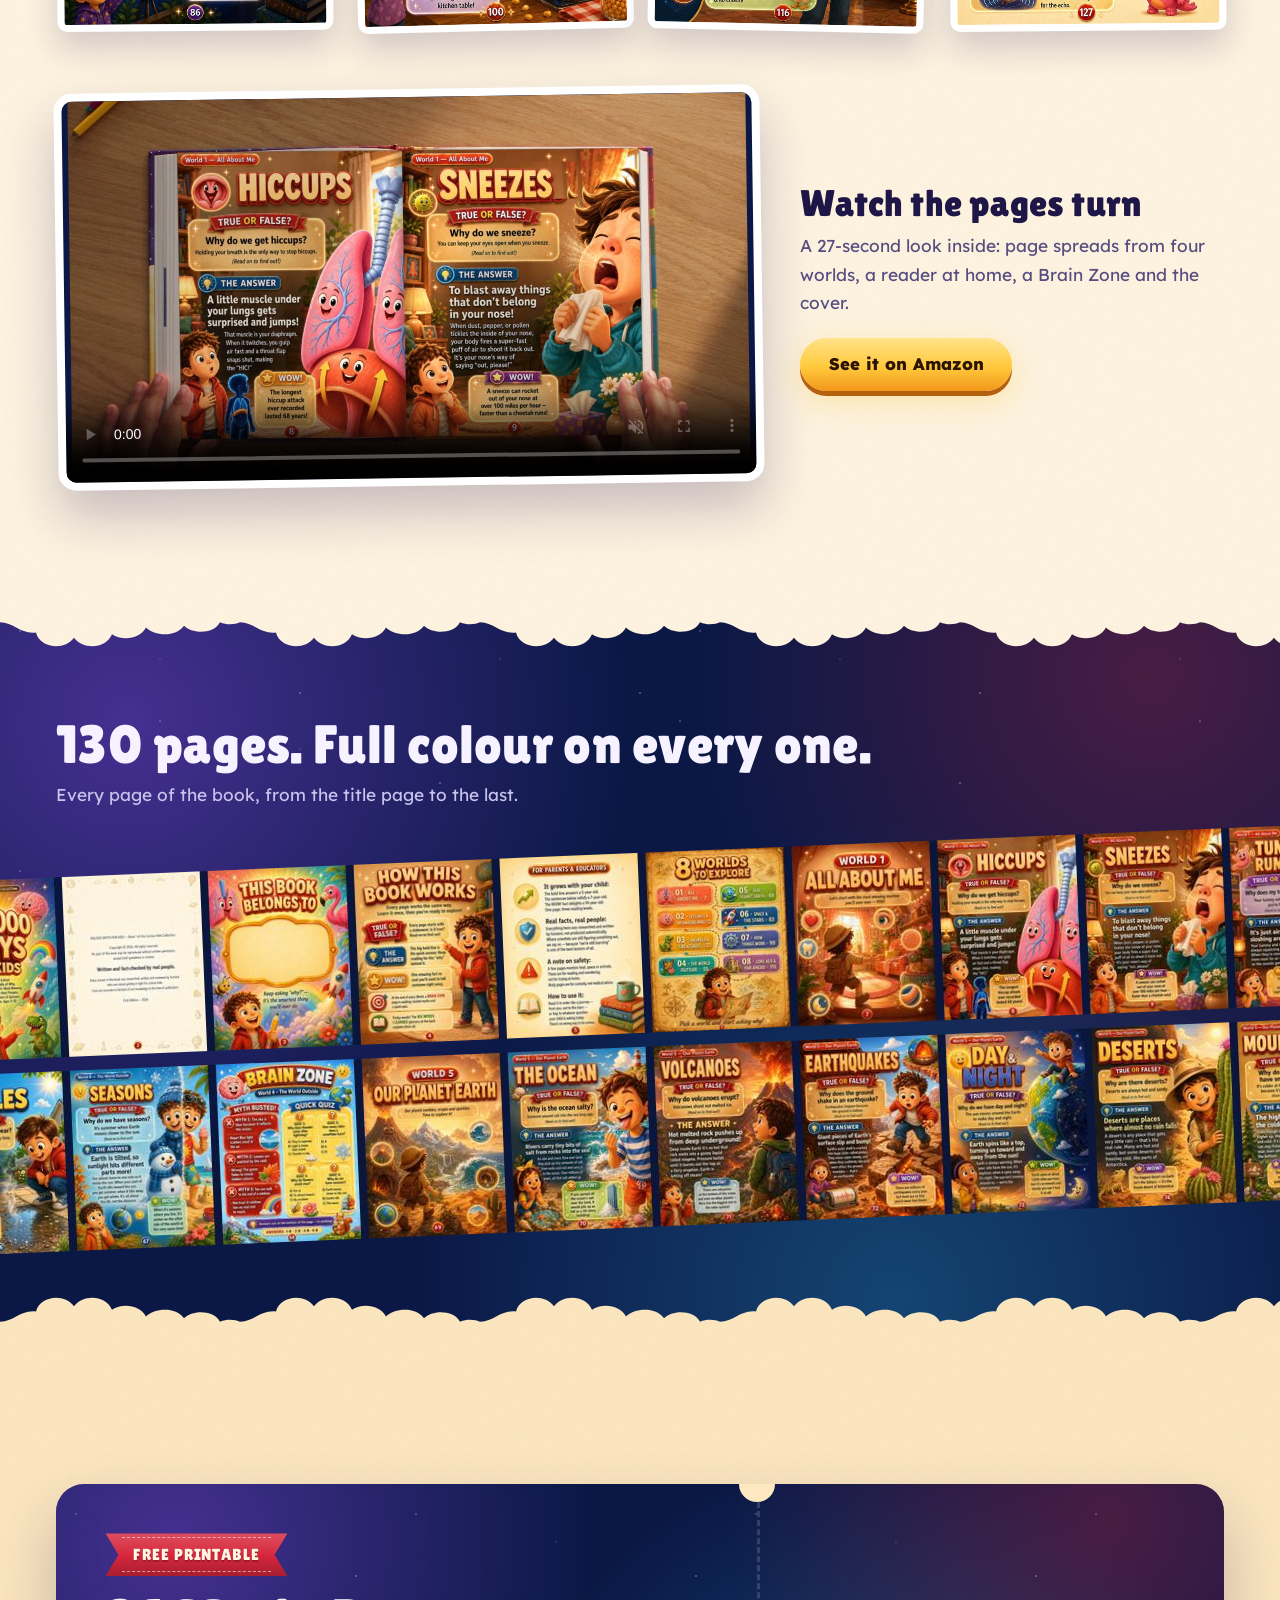
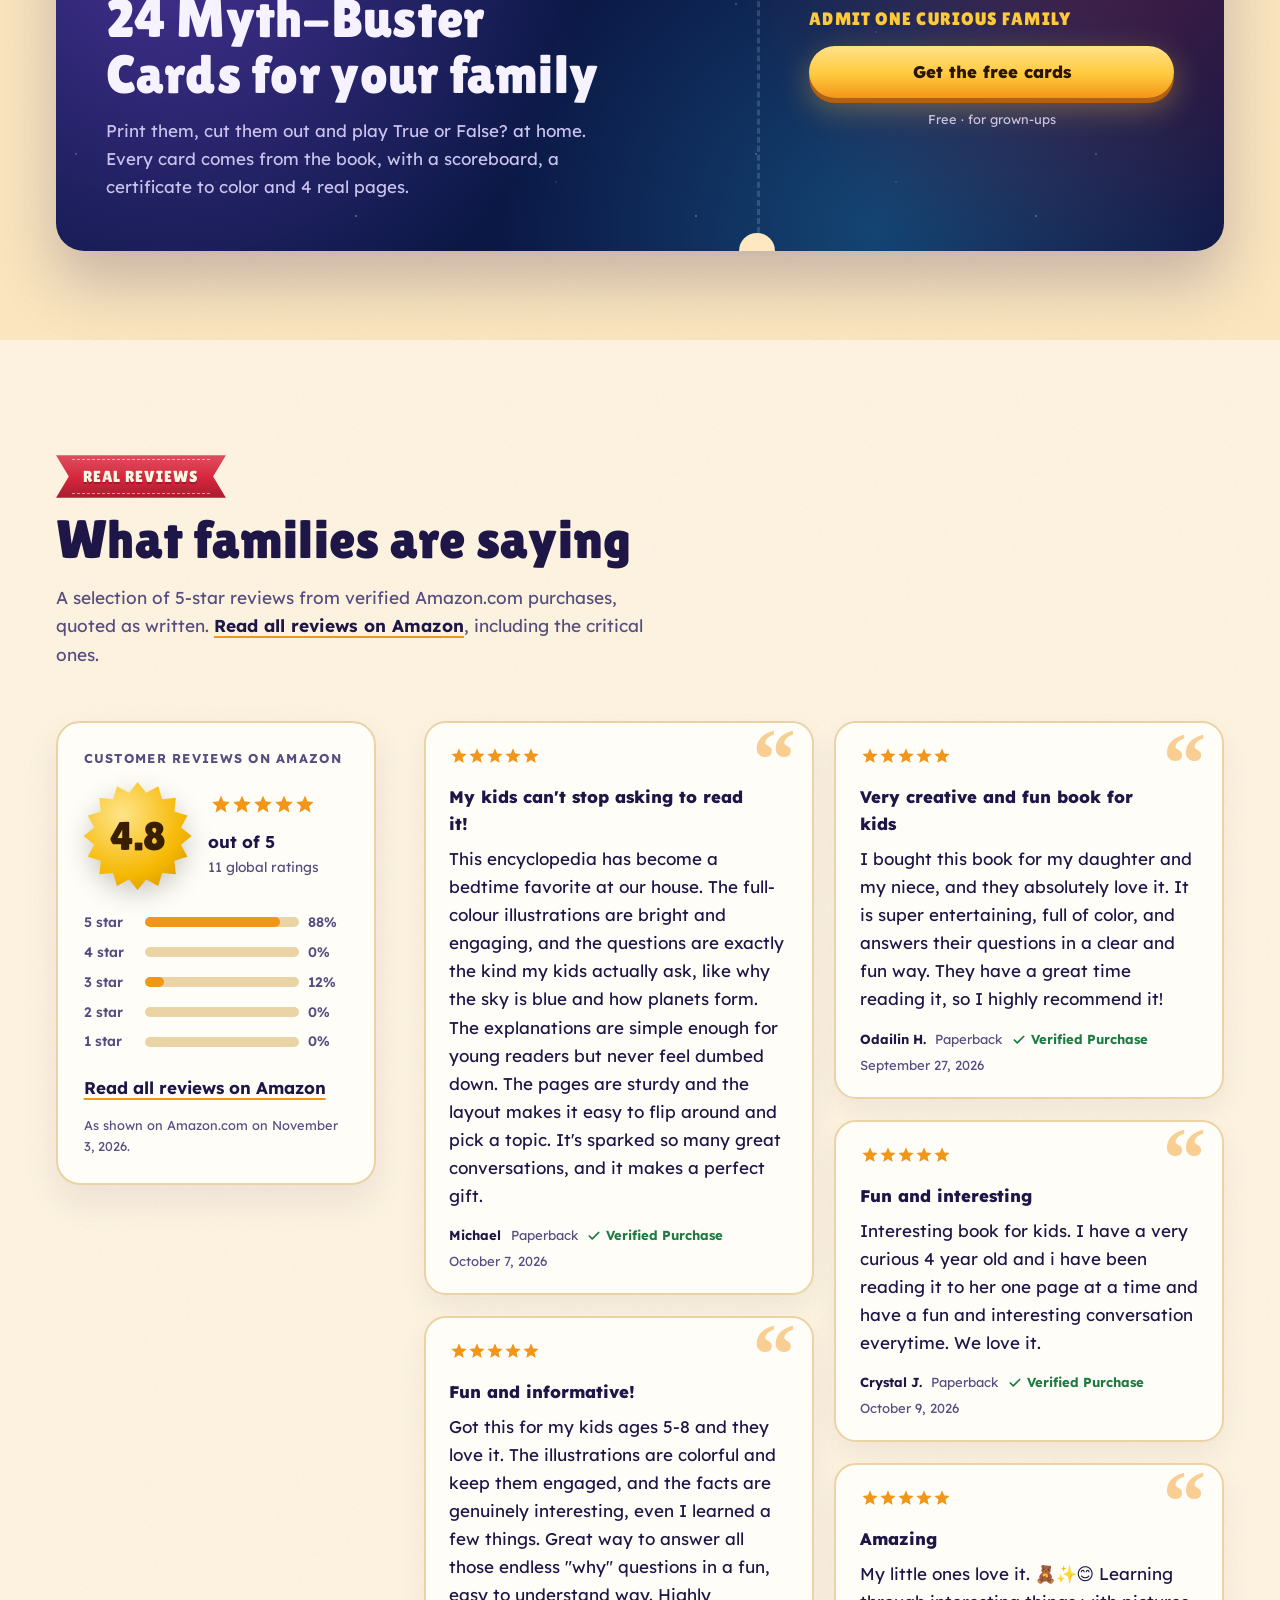
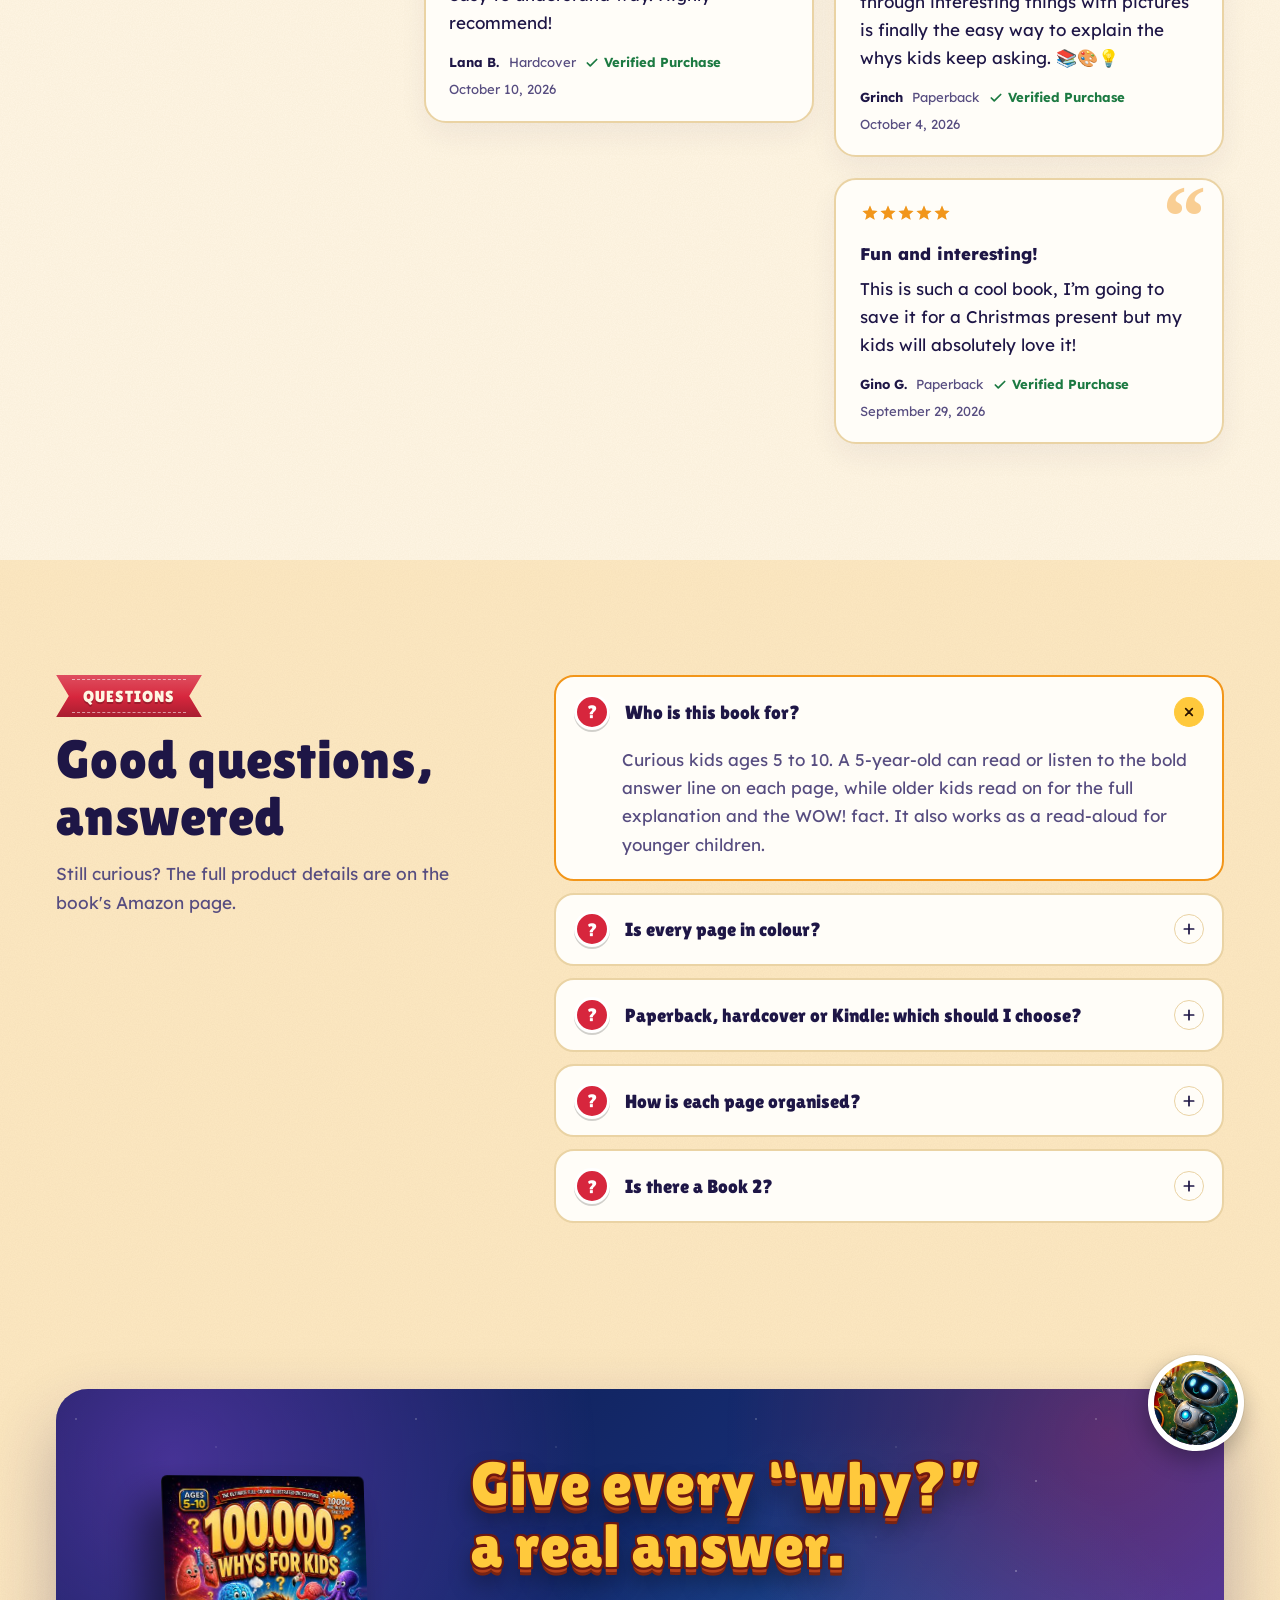
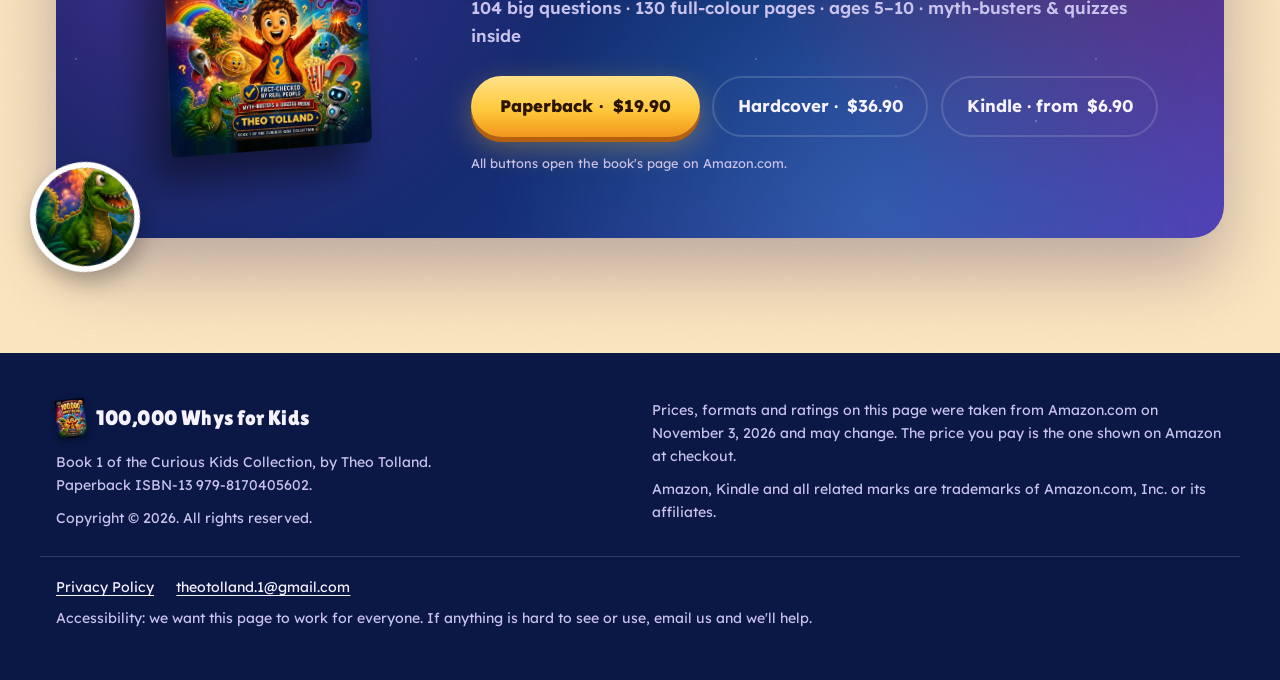
==== commit 8d007a0c: "Hide the star breakdown when it isn't available Co-Authored-By: Claude Opus 5.5 <noreply@anthropic.c" ====
--- a/index.html
+++ b/index.html
@@ -541,6 +541,7 @@
 .review p.body { margin-top: .45rem; color: var(--ink); }
 .review .meta { display: flex; flex-wrap: wrap; align-items: center; gap: .3rem .6rem; margin-top: .95rem; font-size: .82rem; color: var(--ink-soft); }
 .review .who { font-weight: 700; color: var(--ink); }
+.hist[hidden] { display: none; }
 .verified { display: inline-flex; align-items: center; gap: .3rem; color: var(--ok); font-weight: 700; }
 .verified svg { width: 14px; height: 14px; }
 
@@ -1484,6 +1485,7 @@
       const v = Number(d.histogram[row.dataset.hist]); if (!(v >= 0 && v <= 100)) return;
       row.querySelector('.hist-fill').style.width = v + '%'; row.lastElementChild.textContent = v + '%';
     });
+    else if (d.histogram === null) document.querySelectorAll('.hist').forEach(h => { h.hidden = true; });   // no breakdown today: hide it rather than show old numbers
     if (date) document.querySelectorAll('[data-amz="date"]').forEach(el => { el.textContent = date; });
     const pr = d.prices || {};
     Object.keys(FORMATS).forEach(f => {
--- a/css/tw.css
+++ b/css/tw.css
@@ -1 +1 @@
-*,:after,:before{--tw-border-spacing-x:0;--tw-border-spacing-y:0;--tw-translate-x:0;--tw-translate-y:0;--tw-rotate:0;--tw-skew-x:0;--tw-skew-y:0;--tw-scale-x:1;--tw-scale-y:1;--tw-pan-x: ;--tw-pan-y: ;--tw-pinch-zoom: ;--tw-scroll-snap-strictness:proximity;--tw-gradient-from-position: ;--tw-gradient-via-position: ;--tw-gradient-to-position: ;--tw-ordinal: ;--tw-slashed-zero: ;--tw-numeric-figure: ;--tw-numeric-spacing: ;--tw-numeric-fraction: ;--tw-ring-inset: ;--tw-ring-offset-width:0px;--tw-ring-offset-color:#fff;--tw-ring-color:rgba(59,130,246,.5);--tw-ring-offset-shadow:0 0 #0000;--tw-ring-shadow:0 0 #0000;--tw-shadow:0 0 #0000;--tw-shadow-colored:0 0 #0000;--tw-blur: ;--tw-brightness: ;--tw-contrast: ;--tw-grayscale: ;--tw-hue-rotate: ;--tw-invert: ;--tw-saturate: ;--tw-sepia: ;--tw-drop-shadow: ;--tw-backdrop-blur: ;--tw-backdrop-brightness: ;--tw-backdrop-contrast: ;--tw-backdrop-grayscale: ;--tw-backdrop-hue-rotate: ;--tw-backdrop-invert: ;--tw-backdrop-opacity: ;--tw-backdrop-saturate: ;--tw-backdrop-sepia: ;--tw-contain-size: ;--tw-contain-layout: ;--tw-contain-paint: ;--tw-contain-style: }::backdrop{--tw-border-spacing-x:0;--tw-border-spacing-y:0;--tw-translate-x:0;--tw-translate-y:0;--tw-rotate:0;--tw-skew-x:0;--tw-skew-y:0;--tw-scale-x:1;--tw-scale-y:1;--tw-pan-x: ;--tw-pan-y: ;--tw-pinch-zoom: ;--tw-scroll-snap-strictness:proximity;--tw-gradient-from-position: ;--tw-gradient-via-position: ;--tw-gradient-to-position: ;--tw-ordinal: ;--tw-slashed-zero: ;--tw-numeric-figure: ;--tw-numeric-spacing: ;--tw-numeric-fraction: ;--tw-ring-inset: ;--tw-ring-offset-width:0px;--tw-ring-offset-color:#fff;--tw-ring-color:rgba(59,130,246,.5);--tw-ring-offset-shadow:0 0 #0000;--tw-ring-shadow:0 0 #0000;--tw-shadow:0 0 #0000;--tw-shadow-colored:0 0 #0000;--tw-blur: ;--tw-brightness: ;--tw-contrast: ;--tw-grayscale: ;--tw-hue-rotate: ;--tw-invert: ;--tw-saturate: ;--tw-sepia: ;--tw-drop-shadow: ;--tw-backdrop-blur: ;--tw-backdrop-brightness: ;--tw-backdrop-contrast: ;--tw-backdrop-grayscale: ;--tw-backdrop-hue-rotate: ;--tw-backdrop-invert: ;--tw-backdrop-opacity: ;--tw-backdrop-saturate: ;--tw-backdrop-sepia: ;--tw-contain-size: ;--tw-contain-layout: ;--tw-contain-paint: ;--tw-contain-style: }/*! tailwindcss v3.4.17 | MIT License | https://tailwindcss.com*/*,:after,:before{box-sizing:border-box;border:0 solid #e5e7eb}:after,:before{--tw-content:""}:host,html{line-height:1.5;-webkit-text-size-adjust:100%;-moz-tab-size:4;-o-tab-size:4;tab-size:4;font-family:Lexend,system-ui,sans-serif;font-feature-settings:normal;font-variation-settings:normal;-webkit-tap-highlight-color:transparent}body{margin:0;line-height:inherit}hr{height:0;color:inherit;border-top-width:1px}abbr:where([title]){-webkit-text-decoration:underline dotted;text-decoration:underline dotted}h1,h2,h3,h4,h5,h6{font-size:inherit;font-weight:inherit}a{color:inherit;text-decoration:inherit}b,strong{font-weight:bolder}code,kbd,pre,samp{font-family:ui-monospace,SFMono-Regular,Menlo,Monaco,Consolas,Liberation Mono,Courier New,monospace;font-feature-settings:normal;font-variation-settings:normal;font-size:1em}small{font-size:80%}sub,sup{font-size:75%;line-height:0;position:relative;vertical-align:baseline}sub{bottom:-.25em}sup{top:-.5em}table{text-indent:0;border-color:inherit;border-collapse:collapse}button,input,optgroup,select,textarea{font-family:inherit;font-feature-settings:inherit;font-variation-settings:inherit;font-size:100%;font-weight:inherit;line-height:inherit;letter-spacing:inherit;color:inherit;margin:0;padding:0}button,select{text-transform:none}button,input:where([type=button]),input:where([type=reset]),input:where([type=submit]){-webkit-appearance:button;background-color:transparent;background-image:none}:-moz-focusring{outline:auto}:-moz-ui-invalid{box-shadow:none}progress{vertical-align:baseline}::-webkit-inner-spin-button,::-webkit-outer-spin-button{height:auto}[type=search]{-webkit-appearance:textfield;outline-offset:-2px}::-webkit-search-decoration{-webkit-appearance:none}::-webkit-file-upload-button{-webkit-appearance:button;font:inherit}summary{display:list-item}blockquote,dd,dl,figure,h1,h2,h3,h4,h5,h6,hr,p,pre{margin:0}fieldset{margin:0}fieldset,legend{padding:0}menu,ol,ul{list-style:none;margin:0;padding:0}dialog{padding:0}textarea{resize:vertical}input::-moz-placeholder,textarea::-moz-placeholder{opacity:1;color:#9ca3af}input::placeholder,textarea::placeholder{opacity:1;color:#9ca3af}[role=button],button{cursor:pointer}:disabled{cursor:default}audio,canvas,embed,iframe,img,object,svg,video{display:block;vertical-align:middle}img,video{max-width:100%;height:auto}[hidden]:where(:not([hidden=until-found])){display:none}.sr-only{position:absolute;width:1px;height:1px;padding:0;margin:-1px;overflow:hidden;clip:rect(0,0,0,0);white-space:nowrap;border-width:0}.visible{visibility:visible}.static{position:static}.fixed{position:fixed}.absolute{position:absolute}.relative{position:relative}.sticky{position:sticky}.isolate{isolation:isolate}.block{display:block}.flex{display:flex}.table{display:table}.grid{display:grid}.contents{display:contents}.hidden{display:none}.grow{flex-grow:1}.transform{transform:translate(var(--tw-translate-x),var(--tw-translate-y)) rotate(var(--tw-rotate)) skewX(var(--tw-skew-x)) skewY(var(--tw-skew-y)) scaleX(var(--tw-scale-x)) scaleY(var(--tw-scale-y))}.flex-wrap{flex-wrap:wrap}.items-start{align-items:flex-start}.gap-6{gap:1.5rem}.text-wrap{text-wrap:wrap}.border{border-width:1px}.uppercase{text-transform:uppercase}.italic{font-style:italic}.underline{text-decoration-line:underline}.antialiased{-webkit-font-smoothing:antialiased;-moz-osx-font-smoothing:grayscale}.outline{outline-style:solid}.blur{--tw-blur:blur(8px)}.blur,.drop-shadow{filter:var(--tw-blur) var(--tw-brightness) var(--tw-contrast) var(--tw-grayscale) var(--tw-hue-rotate) var(--tw-invert) var(--tw-saturate) var(--tw-sepia) var(--tw-drop-shadow)}.drop-shadow{--tw-drop-shadow:drop-shadow(0 1px 2px rgba(0,0,0,.1)) drop-shadow(0 1px 1px rgba(0,0,0,.06))}.filter{filter:var(--tw-blur) var(--tw-brightness) var(--tw-contrast) var(--tw-grayscale) var(--tw-hue-rotate) var(--tw-invert) var(--tw-saturate) var(--tw-sepia) var(--tw-drop-shadow)}.backdrop-filter{-webkit-backdrop-filter:var(--tw-backdrop-blur) var(--tw-backdrop-brightness) var(--tw-backdrop-contrast) var(--tw-backdrop-grayscale) var(--tw-backdrop-hue-rotate) var(--tw-backdrop-invert) var(--tw-backdrop-opacity) var(--tw-backdrop-saturate) var(--tw-backdrop-sepia);backdrop-filter:var(--tw-backdrop-blur) var(--tw-backdrop-brightness) var(--tw-backdrop-contrast) var(--tw-backdrop-grayscale) var(--tw-backdrop-hue-rotate) var(--tw-backdrop-invert) var(--tw-backdrop-opacity) var(--tw-backdrop-saturate) var(--tw-backdrop-sepia)}.transition{transition-property:color,background-color,border-color,text-decoration-color,fill,stroke,opacity,box-shadow,transform,filter,-webkit-backdrop-filter;transition-property:color,background-color,border-color,text-decoration-color,fill,stroke,opacity,box-shadow,transform,filter,backdrop-filter;transition-property:color,background-color,border-color,text-decoration-color,fill,stroke,opacity,box-shadow,transform,filter,backdrop-filter,-webkit-backdrop-filter;transition-timing-function:cubic-bezier(.4,0,.2,1);transition-duration:.15s}.ease-in-out{transition-timing-function:cubic-bezier(.4,0,.2,1)}.ease-out{transition-timing-function:cubic-bezier(0,0,.2,1)}@media (min-width:640px){.sm\:inline{display:inline}}@media (min-width:768px){.md\:grid-cols-2{grid-template-columns:repeat(2,minmax(0,1fr))}}@media (min-width:1024px){.lg\:block{display:block}}@media (min-width:1280px){.xl\:block{display:block}}+*,:after,:before{--tw-border-spacing-x:0;--tw-border-spacing-y:0;--tw-translate-x:0;--tw-translate-y:0;--tw-rotate:0;--tw-skew-x:0;--tw-skew-y:0;--tw-scale-x:1;--tw-scale-y:1;--tw-pan-x: ;--tw-pan-y: ;--tw-pinch-zoom: ;--tw-scroll-snap-strictness:proximity;--tw-gradient-from-position: ;--tw-gradient-via-position: ;--tw-gradient-to-position: ;--tw-ordinal: ;--tw-slashed-zero: ;--tw-numeric-figure: ;--tw-numeric-spacing: ;--tw-numeric-fraction: ;--tw-ring-inset: ;--tw-ring-offset-width:0px;--tw-ring-offset-color:#fff;--tw-ring-color:rgba(59,130,246,.5);--tw-ring-offset-shadow:0 0 #0000;--tw-ring-shadow:0 0 #0000;--tw-shadow:0 0 #0000;--tw-shadow-colored:0 0 #0000;--tw-blur: ;--tw-brightness: ;--tw-contrast: ;--tw-grayscale: ;--tw-hue-rotate: ;--tw-invert: ;--tw-saturate: ;--tw-sepia: ;--tw-drop-shadow: ;--tw-backdrop-blur: ;--tw-backdrop-brightness: ;--tw-backdrop-contrast: ;--tw-backdrop-grayscale: ;--tw-backdrop-hue-rotate: ;--tw-backdrop-invert: ;--tw-backdrop-opacity: ;--tw-backdrop-saturate: ;--tw-backdrop-sepia: ;--tw-contain-size: ;--tw-contain-layout: ;--tw-contain-paint: ;--tw-contain-style: }::backdrop{--tw-border-spacing-x:0;--tw-border-spacing-y:0;--tw-translate-x:0;--tw-translate-y:0;--tw-rotate:0;--tw-skew-x:0;--tw-skew-y:0;--tw-scale-x:1;--tw-scale-y:1;--tw-pan-x: ;--tw-pan-y: ;--tw-pinch-zoom: ;--tw-scroll-snap-strictness:proximity;--tw-gradient-from-position: ;--tw-gradient-via-position: ;--tw-gradient-to-position: ;--tw-ordinal: ;--tw-slashed-zero: ;--tw-numeric-figure: ;--tw-numeric-spacing: ;--tw-numeric-fraction: ;--tw-ring-inset: ;--tw-ring-offset-width:0px;--tw-ring-offset-color:#fff;--tw-ring-color:rgba(59,130,246,.5);--tw-ring-offset-shadow:0 0 #0000;--tw-ring-shadow:0 0 #0000;--tw-shadow:0 0 #0000;--tw-shadow-colored:0 0 #0000;--tw-blur: ;--tw-brightness: ;--tw-contrast: ;--tw-grayscale: ;--tw-hue-rotate: ;--tw-invert: ;--tw-saturate: ;--tw-sepia: ;--tw-drop-shadow: ;--tw-backdrop-blur: ;--tw-backdrop-brightness: ;--tw-backdrop-contrast: ;--tw-backdrop-grayscale: ;--tw-backdrop-hue-rotate: ;--tw-backdrop-invert: ;--tw-backdrop-opacity: ;--tw-backdrop-saturate: ;--tw-backdrop-sepia: ;--tw-contain-size: ;--tw-contain-layout: ;--tw-contain-paint: ;--tw-contain-style: }/*! tailwindcss v3.4.17 | MIT License | https://tailwindcss.com*/*,:after,:before{box-sizing:border-box;border:0 solid #e5e7eb}:after,:before{--tw-content:""}:host,html{line-height:1.5;-webkit-text-size-adjust:100%;-moz-tab-size:4;-o-tab-size:4;tab-size:4;font-family:Lexend,system-ui,sans-serif;font-feature-settings:normal;font-variation-settings:normal;-webkit-tap-highlight-color:transparent}body{margin:0;line-height:inherit}hr{height:0;color:inherit;border-top-width:1px}abbr:where([title]){-webkit-text-decoration:underline dotted;text-decoration:underline dotted}h1,h2,h3,h4,h5,h6{font-size:inherit;font-weight:inherit}a{color:inherit;text-decoration:inherit}b,strong{font-weight:bolder}code,kbd,pre,samp{font-family:ui-monospace,SFMono-Regular,Menlo,Monaco,Consolas,Liberation Mono,Courier New,monospace;font-feature-settings:normal;font-variation-settings:normal;font-size:1em}small{font-size:80%}sub,sup{font-size:75%;line-height:0;position:relative;vertical-align:baseline}sub{bottom:-.25em}sup{top:-.5em}table{text-indent:0;border-color:inherit;border-collapse:collapse}button,input,optgroup,select,textarea{font-family:inherit;font-feature-settings:inherit;font-variation-settings:inherit;font-size:100%;font-weight:inherit;line-height:inherit;letter-spacing:inherit;color:inherit;margin:0;padding:0}button,select{text-transform:none}button,input:where([type=button]),input:where([type=reset]),input:where([type=submit]){-webkit-appearance:button;background-color:transparent;background-image:none}:-moz-focusring{outline:auto}:-moz-ui-invalid{box-shadow:none}progress{vertical-align:baseline}::-webkit-inner-spin-button,::-webkit-outer-spin-button{height:auto}[type=search]{-webkit-appearance:textfield;outline-offset:-2px}::-webkit-search-decoration{-webkit-appearance:none}::-webkit-file-upload-button{-webkit-appearance:button;font:inherit}summary{display:list-item}blockquote,dd,dl,figure,h1,h2,h3,h4,h5,h6,hr,p,pre{margin:0}fieldset{margin:0}fieldset,legend{padding:0}menu,ol,ul{list-style:none;margin:0;padding:0}dialog{padding:0}textarea{resize:vertical}input::-moz-placeholder,textarea::-moz-placeholder{opacity:1;color:#9ca3af}input::placeholder,textarea::placeholder{opacity:1;color:#9ca3af}[role=button],button{cursor:pointer}:disabled{cursor:default}audio,canvas,embed,iframe,img,object,svg,video{display:block;vertical-align:middle}img,video{max-width:100%;height:auto}[hidden]:where(:not([hidden=until-found])){display:none}.sr-only{position:absolute;width:1px;height:1px;padding:0;margin:-1px;overflow:hidden;clip:rect(0,0,0,0);white-space:nowrap;border-width:0}.visible{visibility:visible}.static{position:static}.fixed{position:fixed}.absolute{position:absolute}.relative{position:relative}.sticky{position:sticky}.isolate{isolation:isolate}.block{display:block}.flex{display:flex}.table{display:table}.\!grid{display:grid!important}.grid{display:grid}.contents{display:contents}.hidden{display:none}.grow{flex-grow:1}.transform{transform:translate(var(--tw-translate-x),var(--tw-translate-y)) rotate(var(--tw-rotate)) skewX(var(--tw-skew-x)) skewY(var(--tw-skew-y)) scaleX(var(--tw-scale-x)) scaleY(var(--tw-scale-y))}.flex-wrap{flex-wrap:wrap}.items-start{align-items:flex-start}.gap-6{gap:1.5rem}.text-wrap{text-wrap:wrap}.border{border-width:1px}.uppercase{text-transform:uppercase}.italic{font-style:italic}.underline{text-decoration-line:underline}.antialiased{-webkit-font-smoothing:antialiased;-moz-osx-font-smoothing:grayscale}.outline{outline-style:solid}.blur{--tw-blur:blur(8px)}.blur,.drop-shadow{filter:var(--tw-blur) var(--tw-brightness) var(--tw-contrast) var(--tw-grayscale) var(--tw-hue-rotate) var(--tw-invert) var(--tw-saturate) var(--tw-sepia) var(--tw-drop-shadow)}.drop-shadow{--tw-drop-shadow:drop-shadow(0 1px 2px rgba(0,0,0,.1)) drop-shadow(0 1px 1px rgba(0,0,0,.06))}.filter{filter:var(--tw-blur) var(--tw-brightness) var(--tw-contrast) var(--tw-grayscale) var(--tw-hue-rotate) var(--tw-invert) var(--tw-saturate) var(--tw-sepia) var(--tw-drop-shadow)}.backdrop-filter{-webkit-backdrop-filter:var(--tw-backdrop-blur) var(--tw-backdrop-brightness) var(--tw-backdrop-contrast) var(--tw-backdrop-grayscale) var(--tw-backdrop-hue-rotate) var(--tw-backdrop-invert) var(--tw-backdrop-opacity) var(--tw-backdrop-saturate) var(--tw-backdrop-sepia);backdrop-filter:var(--tw-backdrop-blur) var(--tw-backdrop-brightness) var(--tw-backdrop-contrast) var(--tw-backdrop-grayscale) var(--tw-backdrop-hue-rotate) var(--tw-backdrop-invert) var(--tw-backdrop-opacity) var(--tw-backdrop-saturate) var(--tw-backdrop-sepia)}.transition{transition-property:color,background-color,border-color,text-decoration-color,fill,stroke,opacity,box-shadow,transform,filter,-webkit-backdrop-filter;transition-property:color,background-color,border-color,text-decoration-color,fill,stroke,opacity,box-shadow,transform,filter,backdrop-filter;transition-property:color,background-color,border-color,text-decoration-color,fill,stroke,opacity,box-shadow,transform,filter,backdrop-filter,-webkit-backdrop-filter;transition-timing-function:cubic-bezier(.4,0,.2,1);transition-duration:.15s}.ease-in-out{transition-timing-function:cubic-bezier(.4,0,.2,1)}.ease-out{transition-timing-function:cubic-bezier(0,0,.2,1)}@media (min-width:640px){.sm\:inline{display:inline}}@media (min-width:768px){.md\:grid-cols-2{grid-template-columns:repeat(2,minmax(0,1fr))}}@media (min-width:1024px){.lg\:block{display:block}}@media (min-width:1280px){.xl\:block{display:block}}
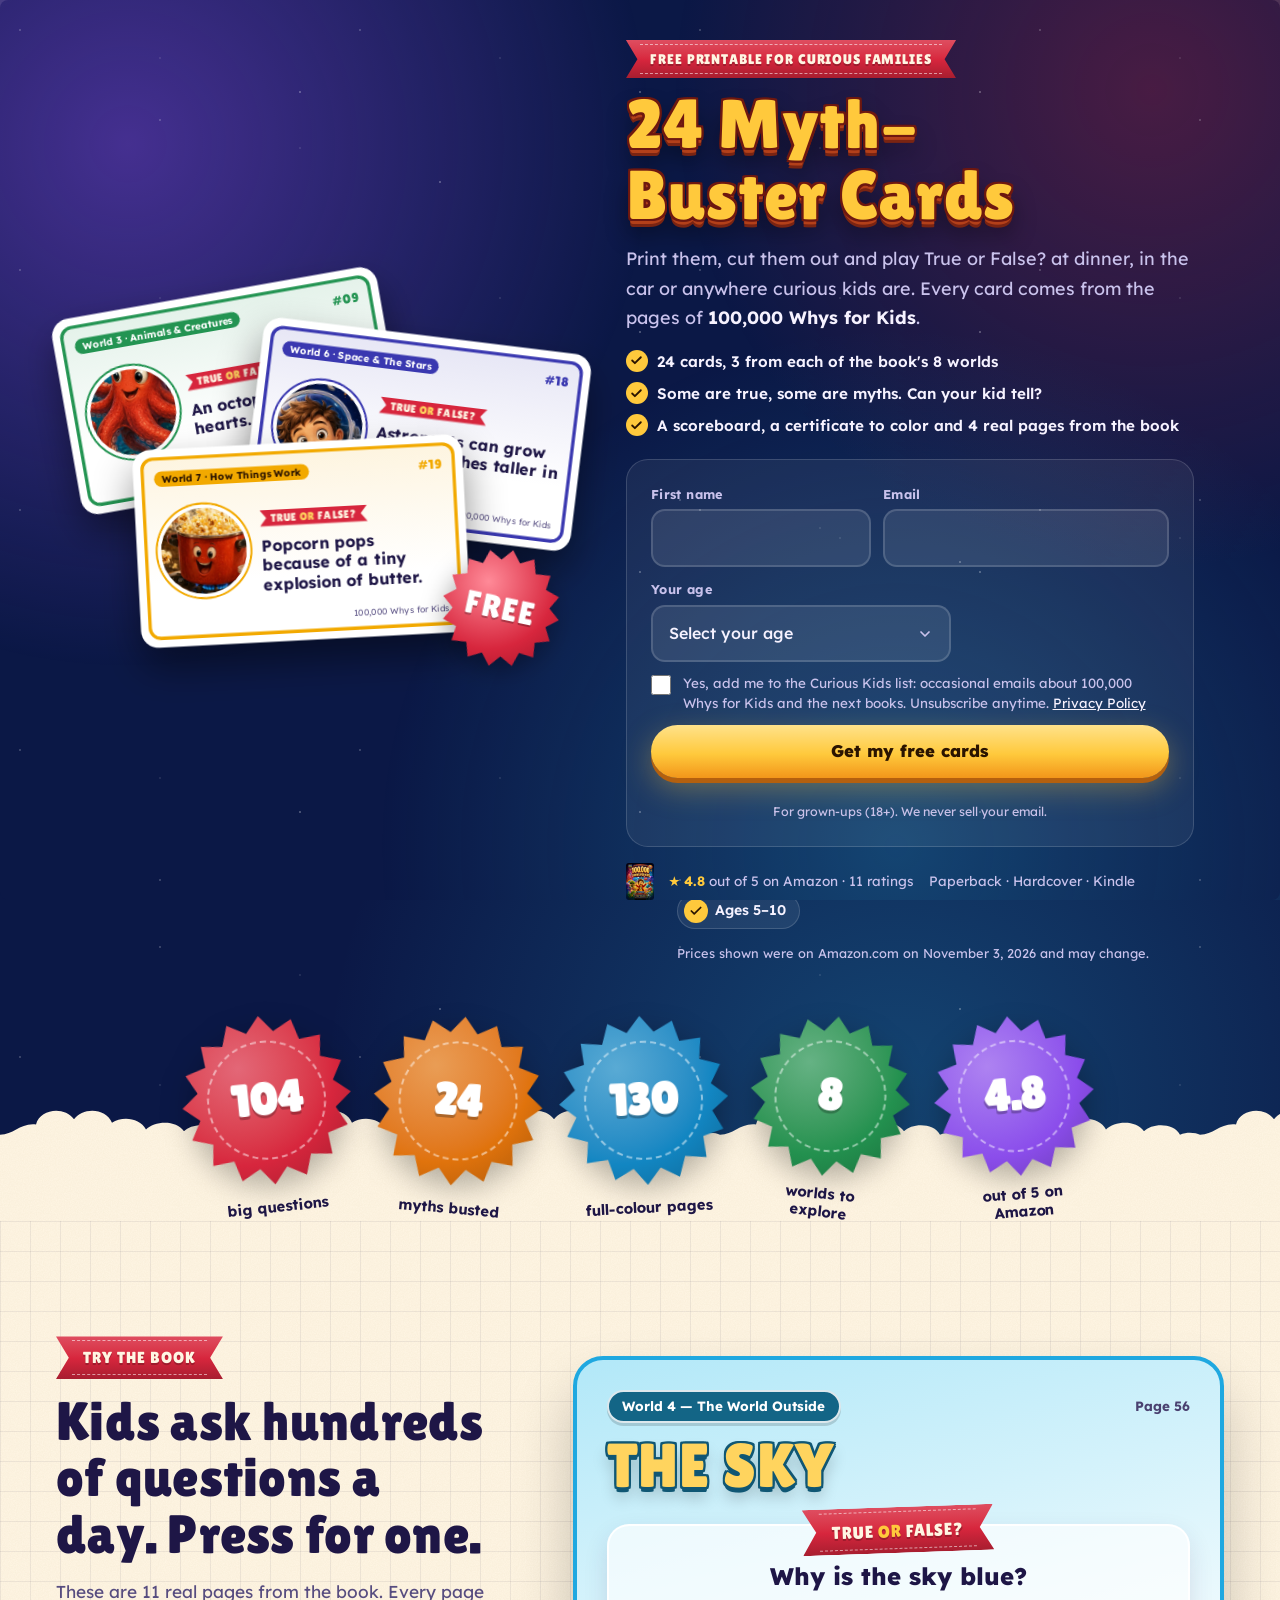
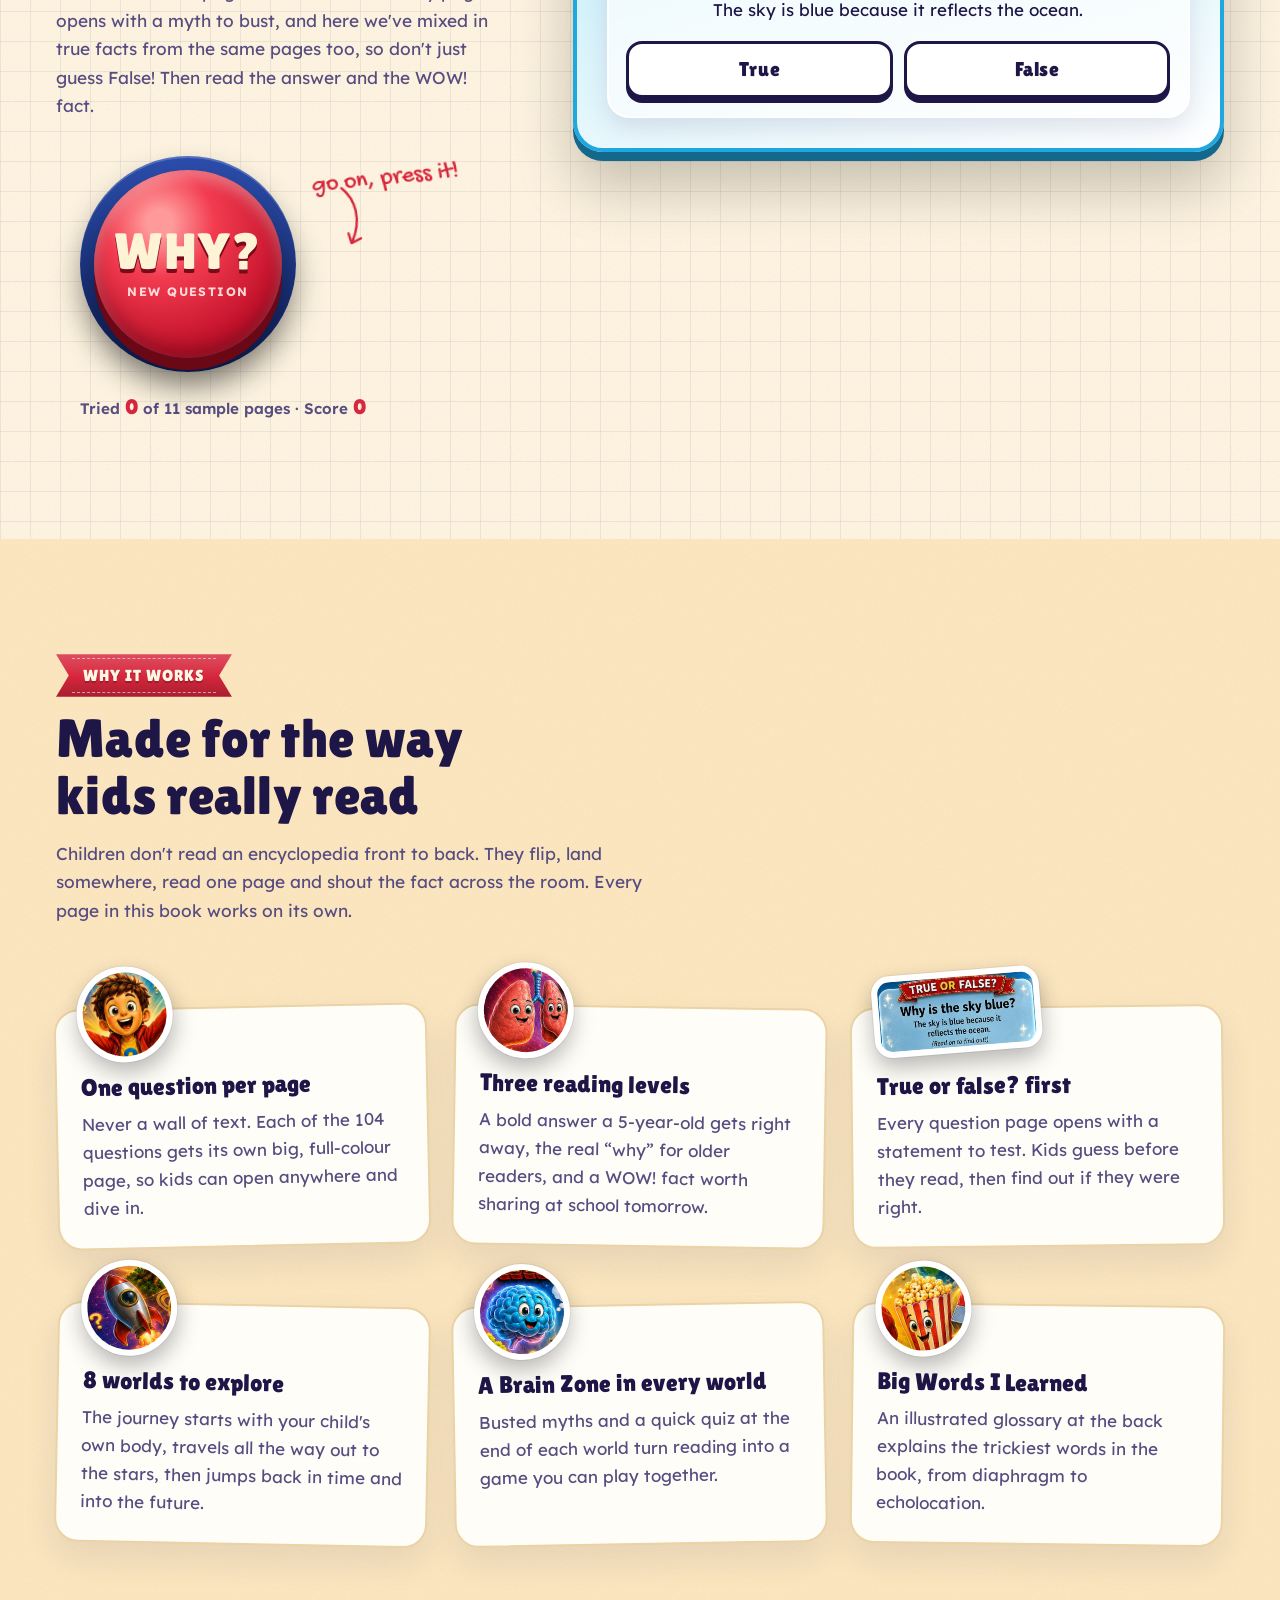
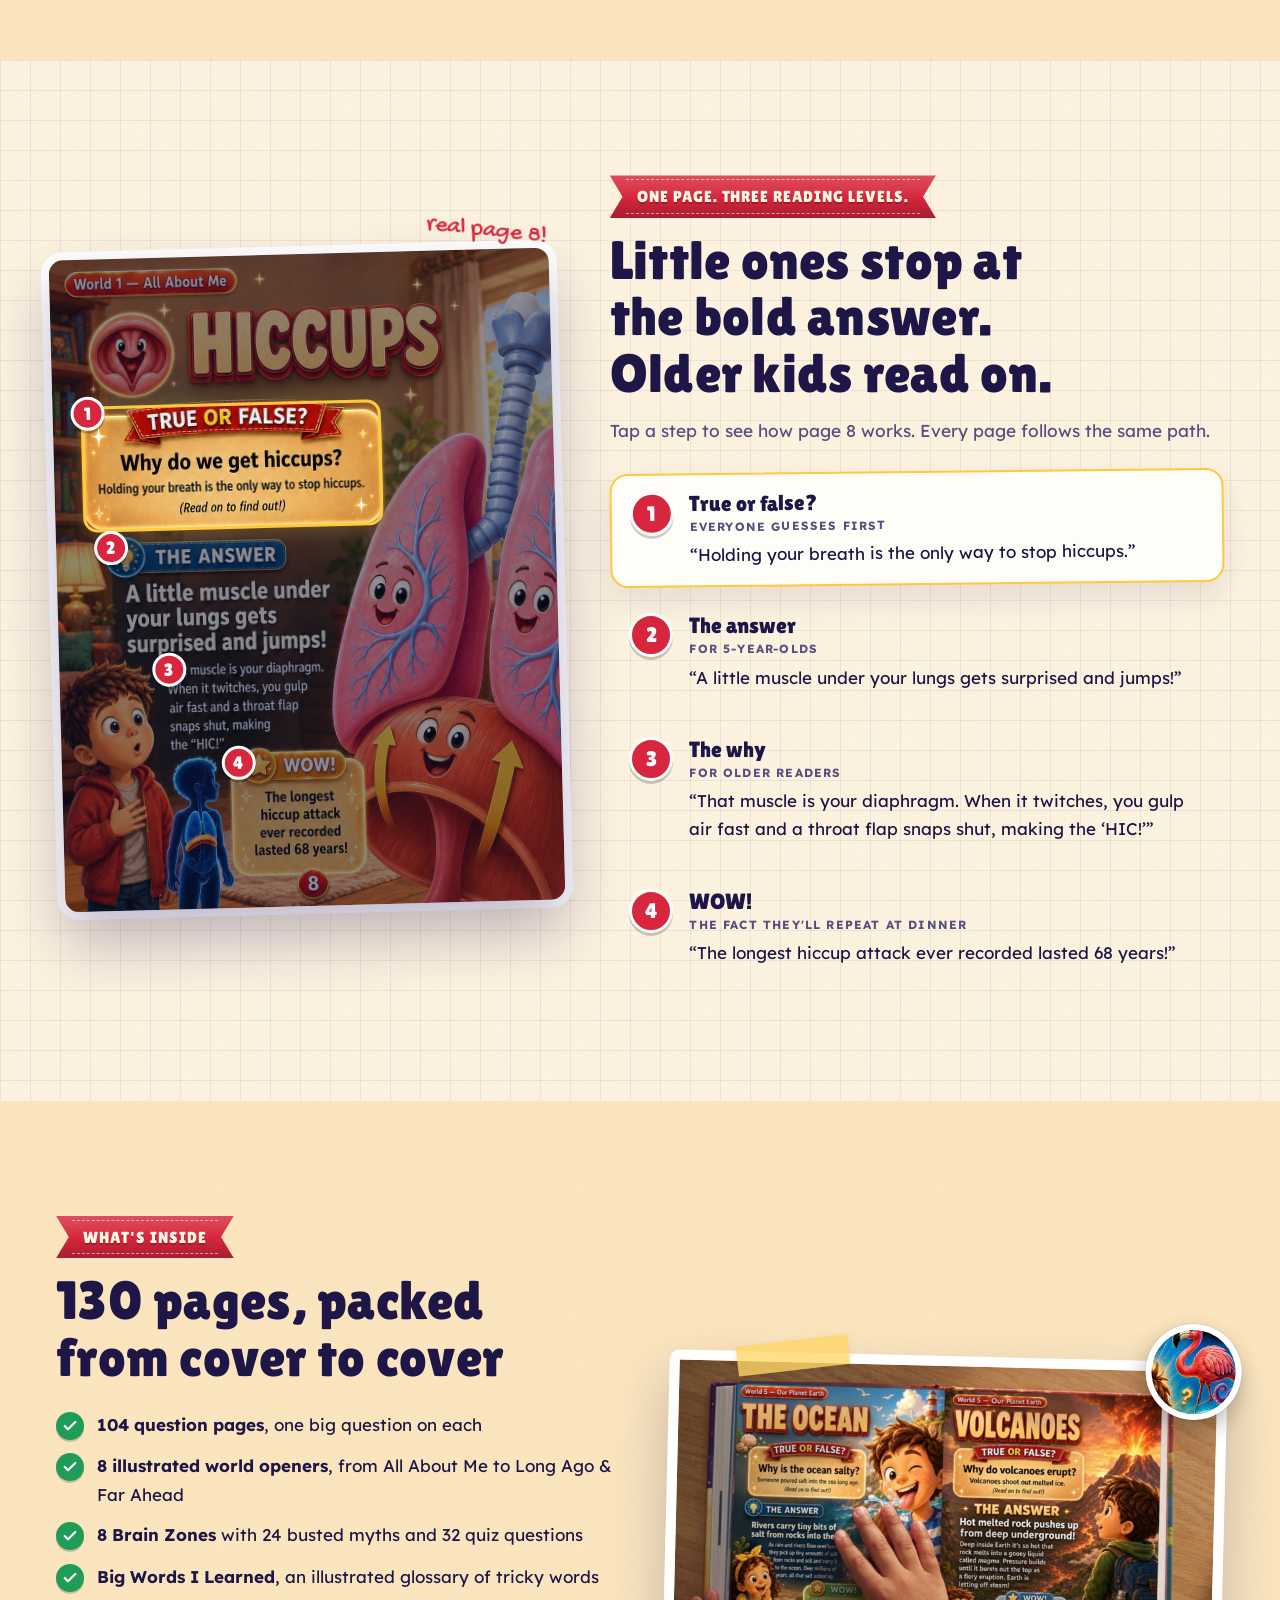
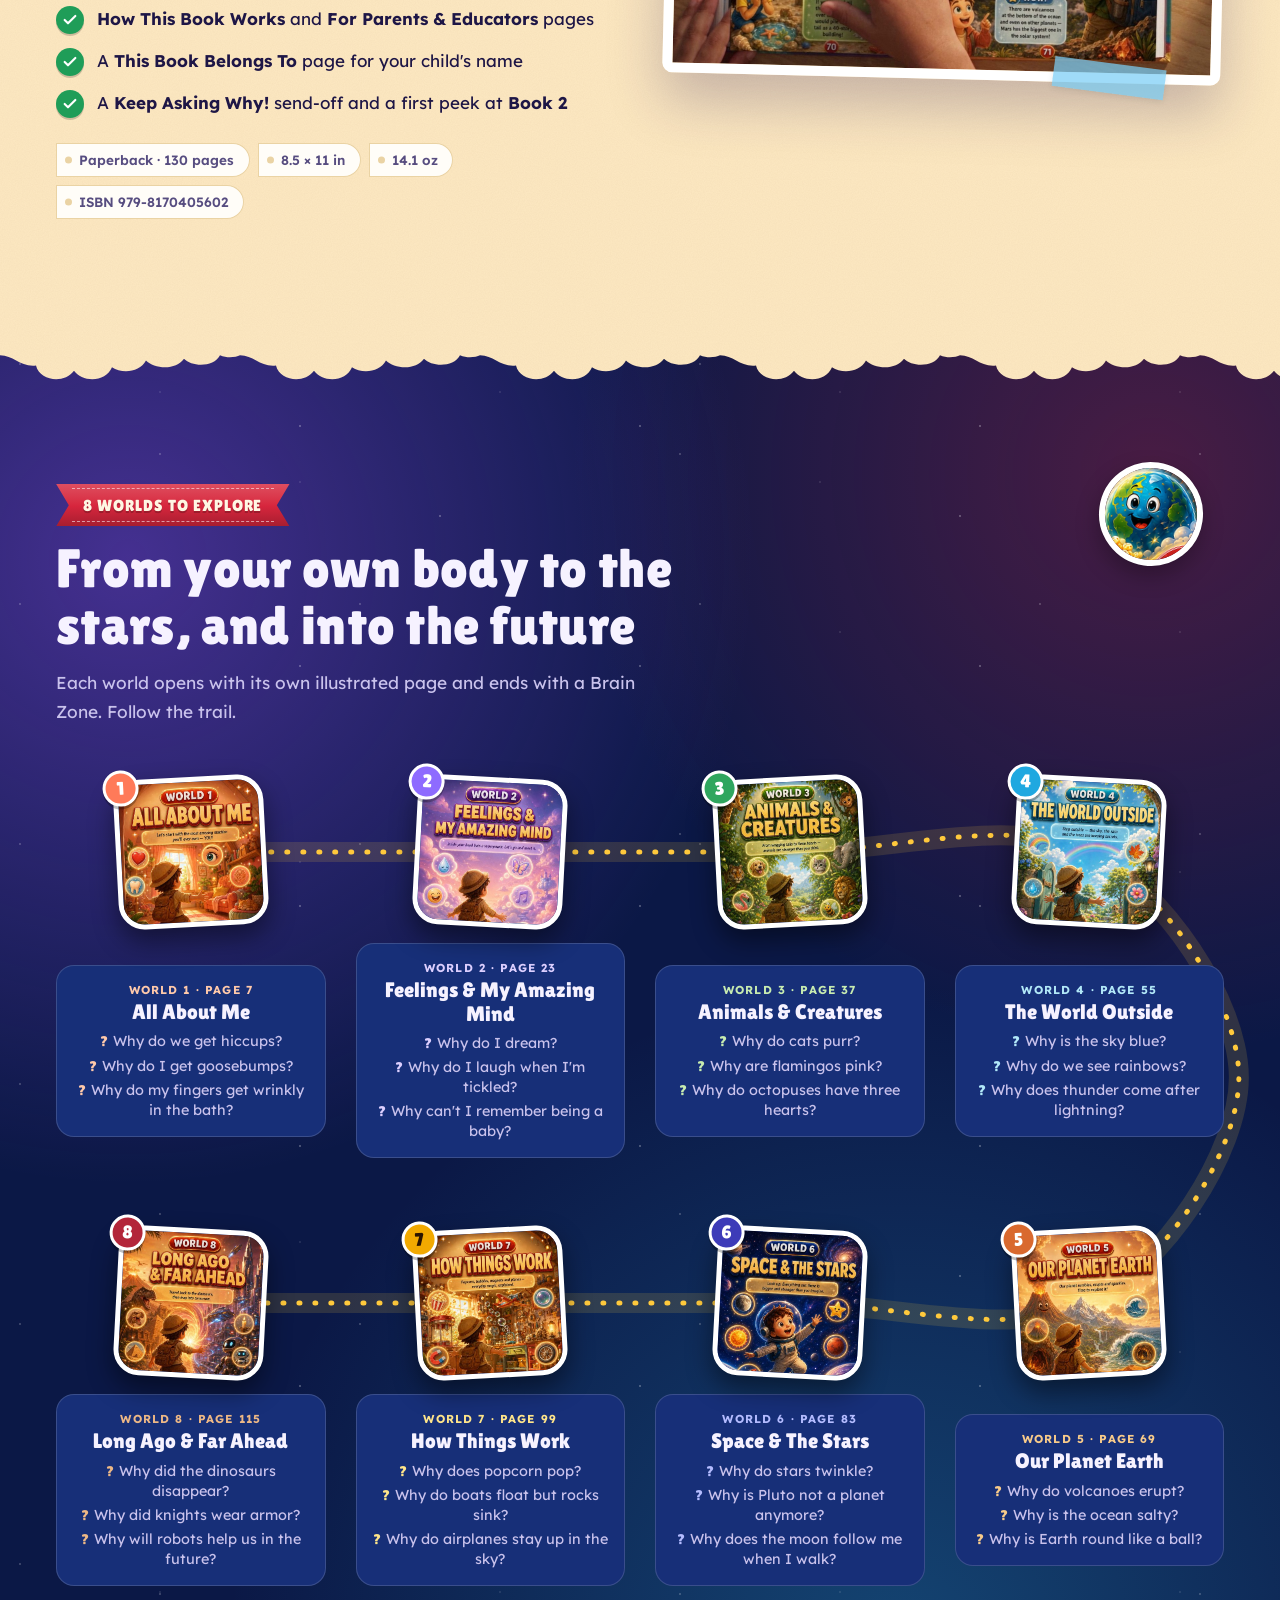
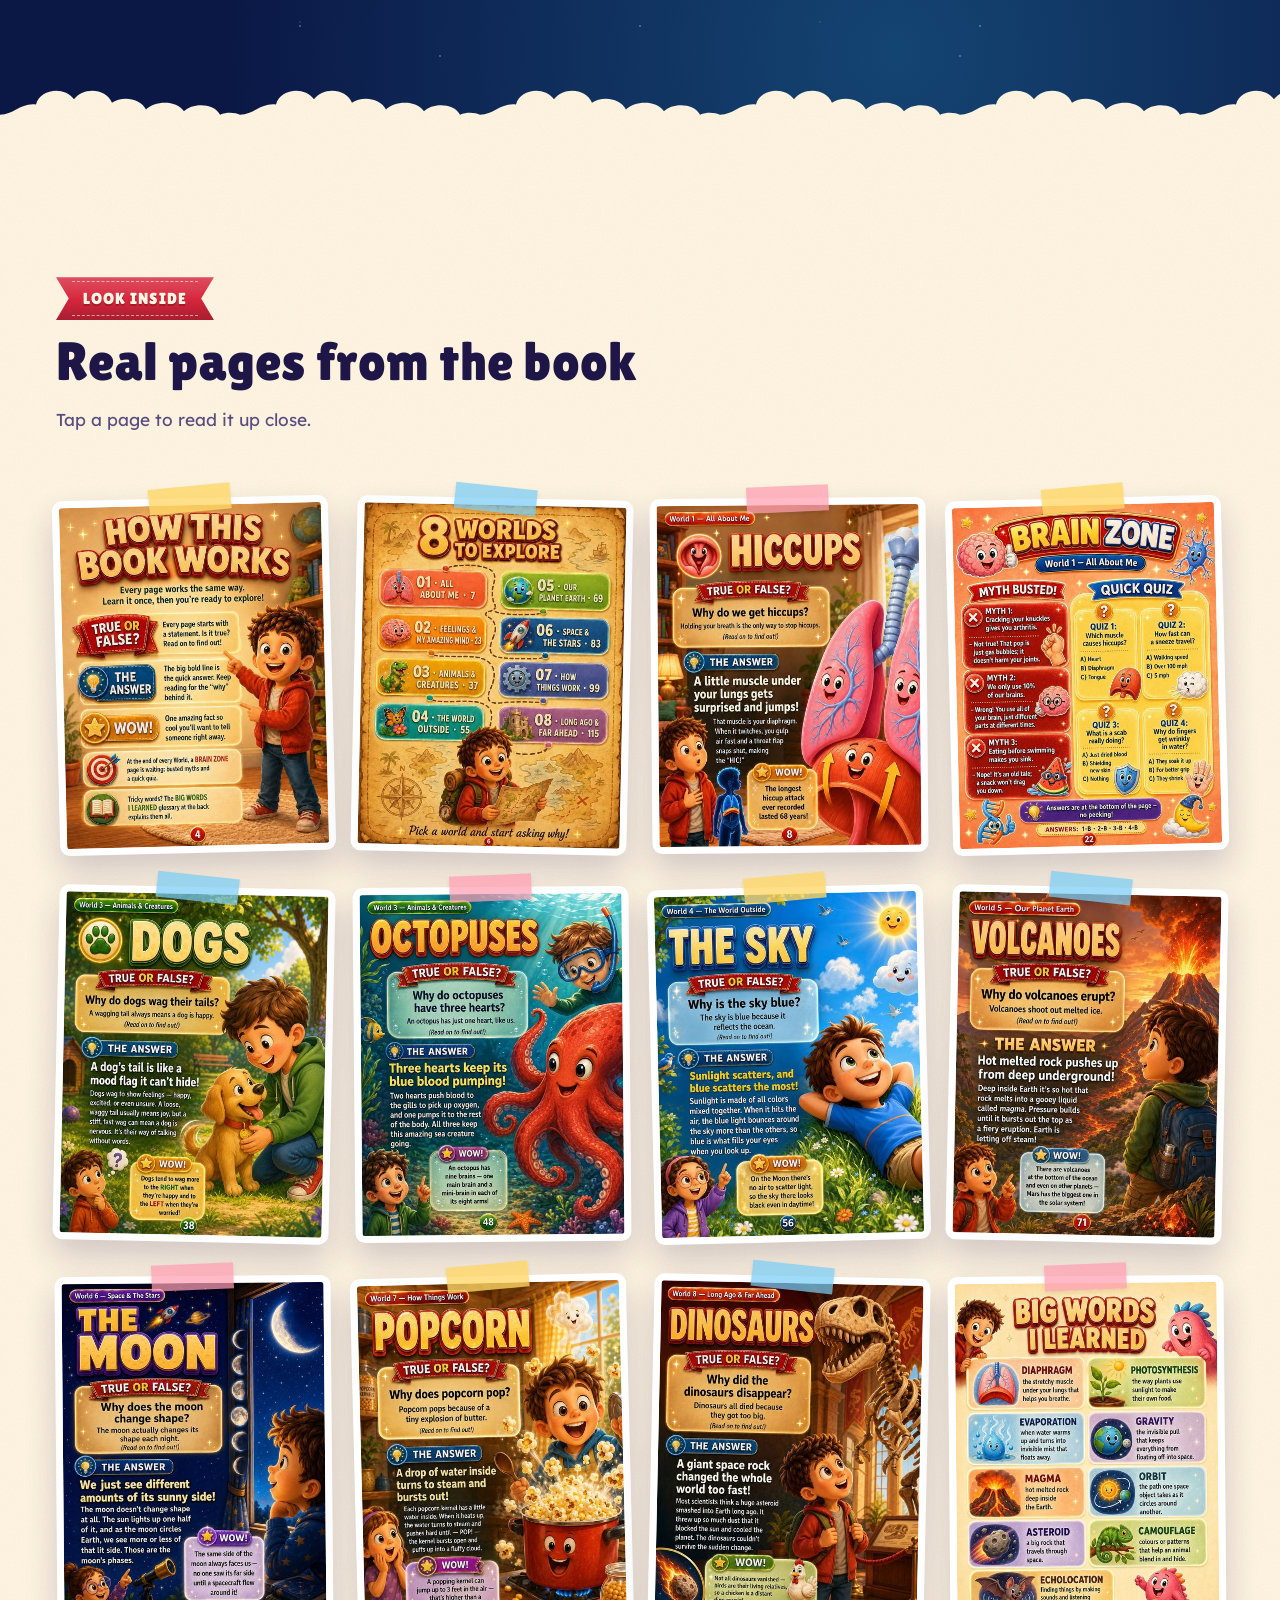
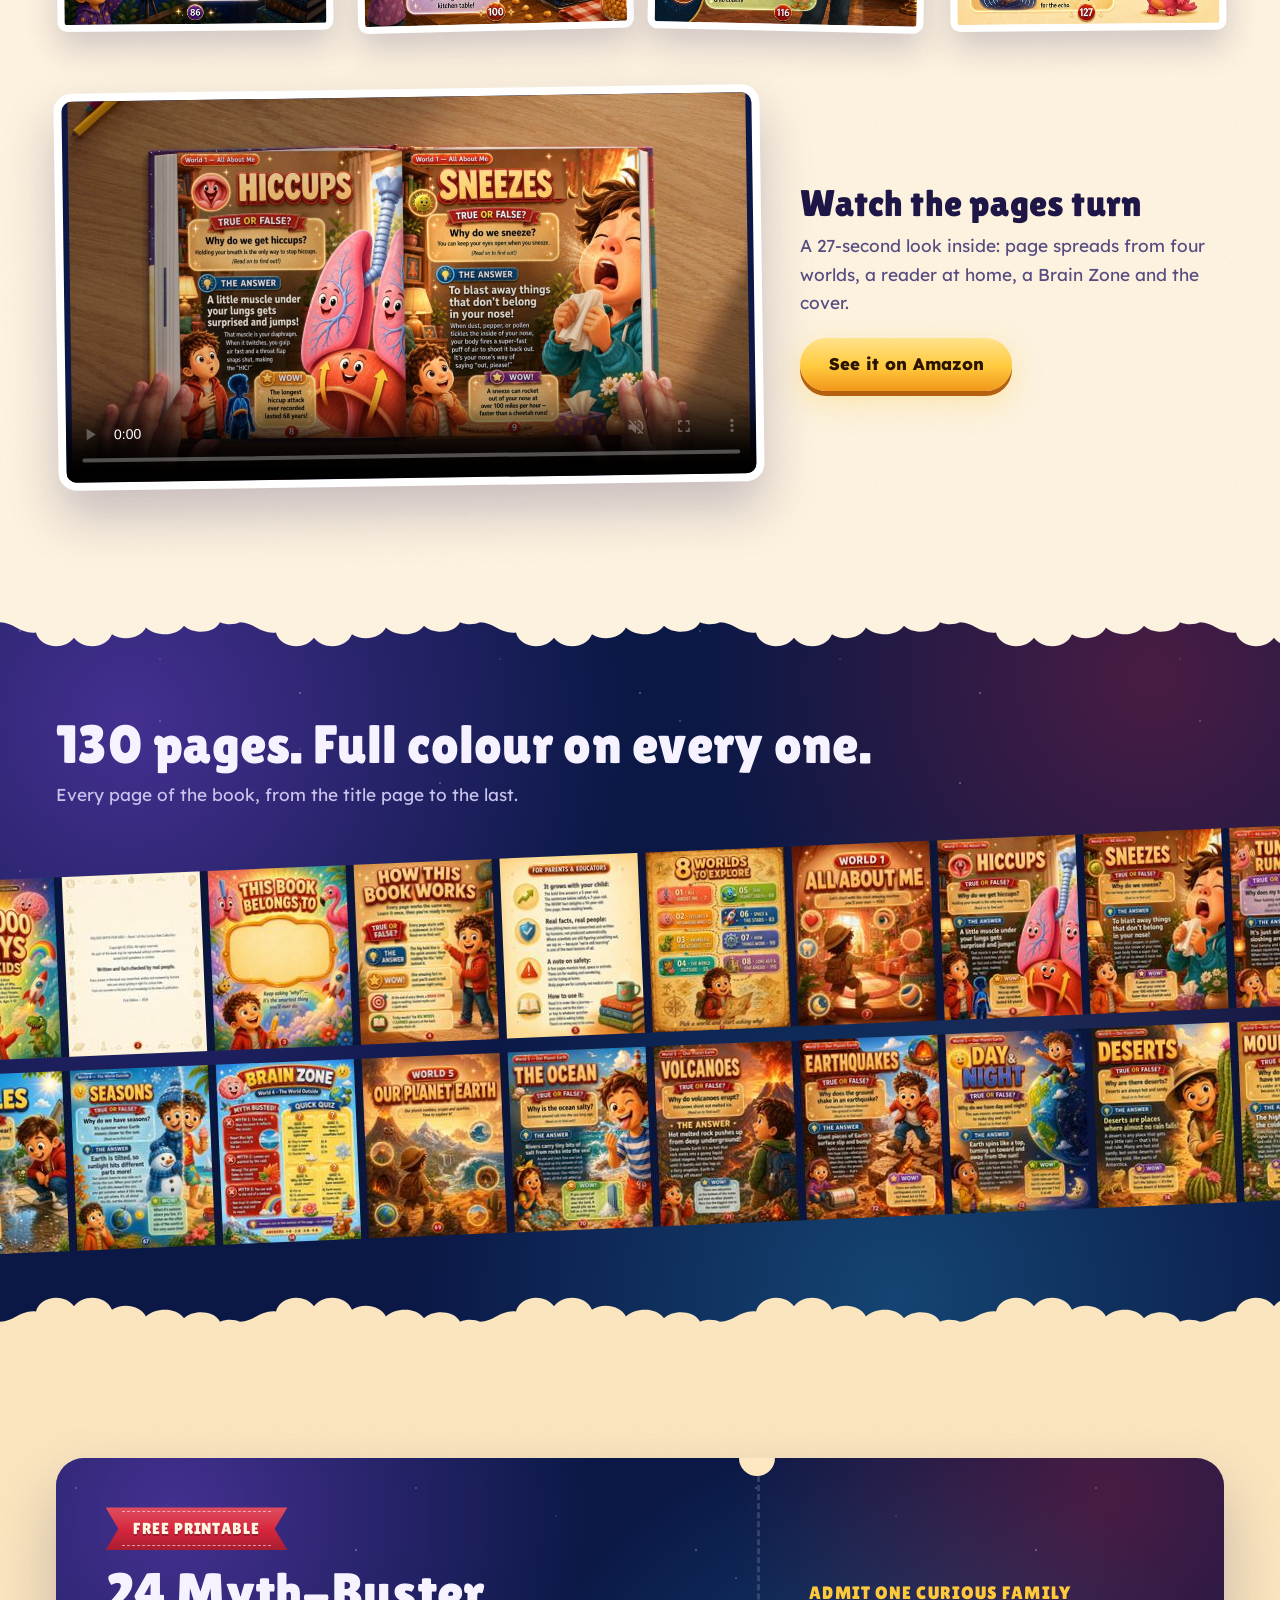
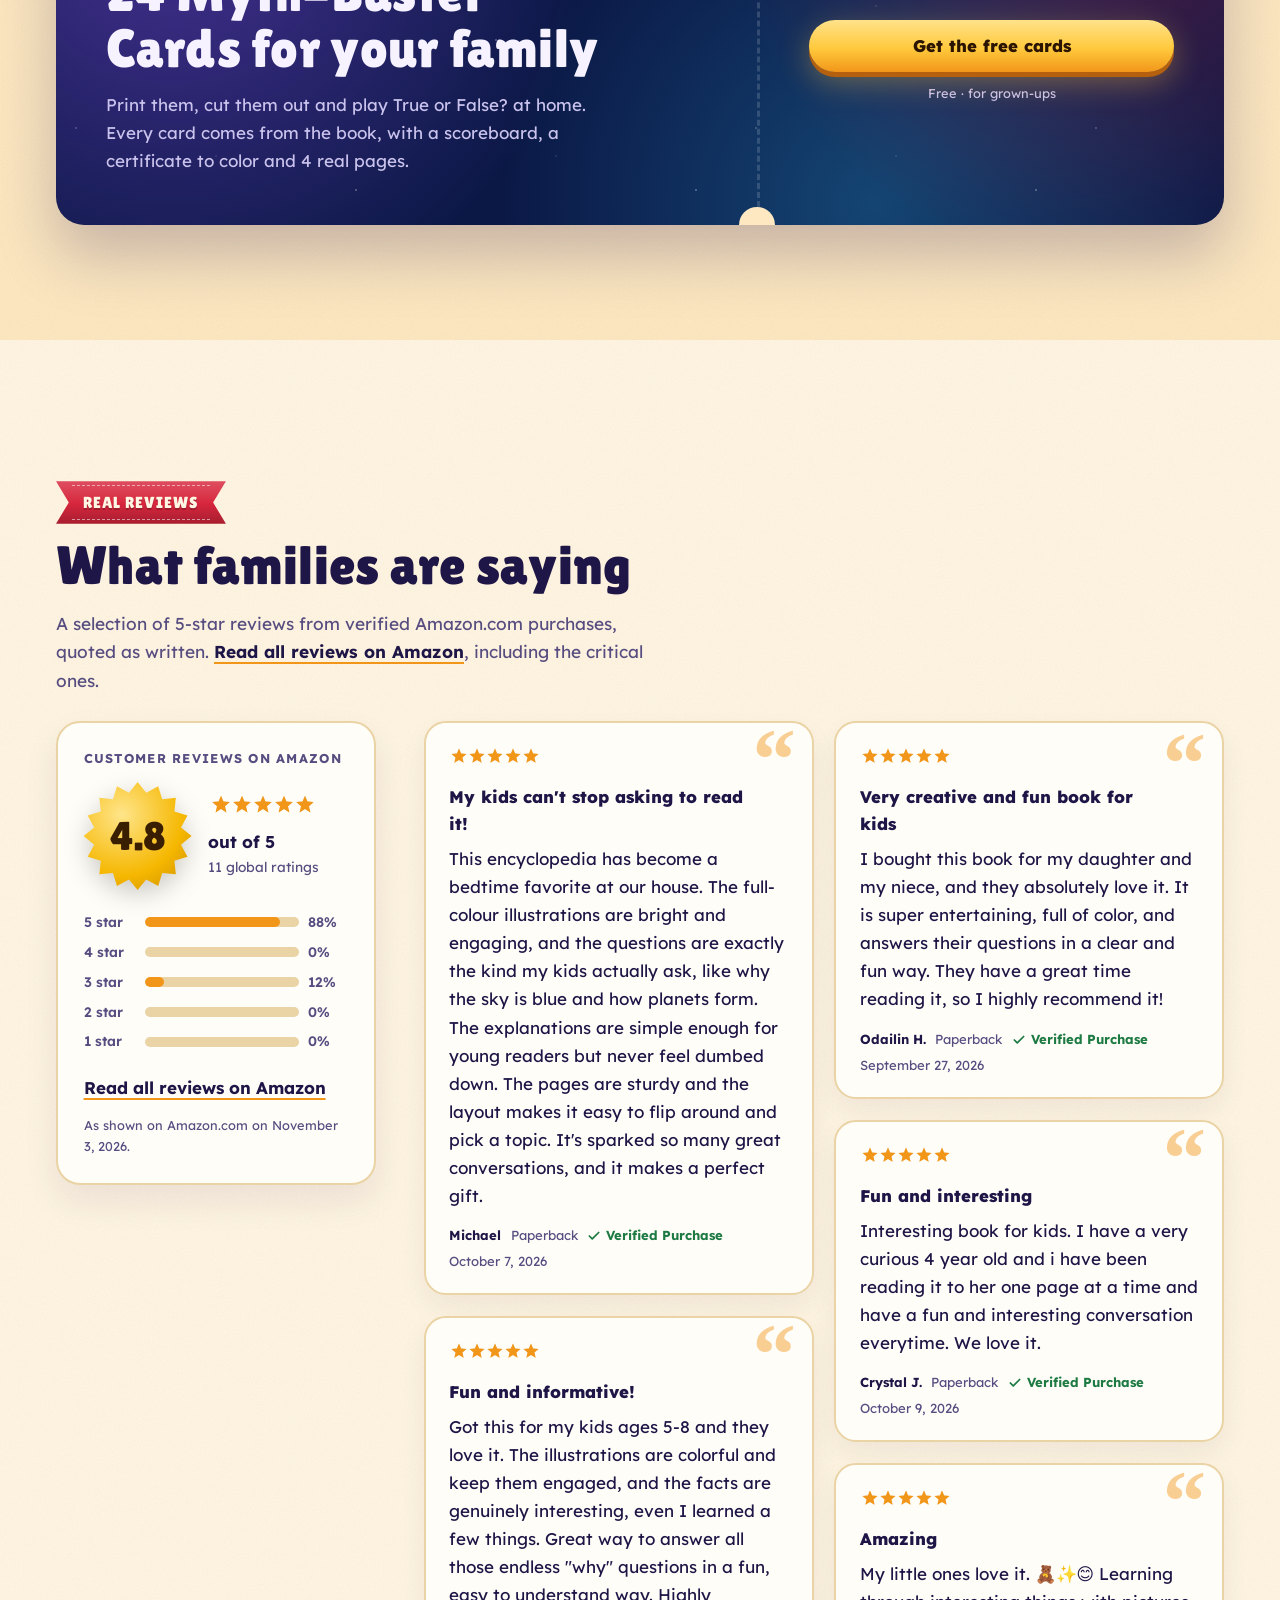
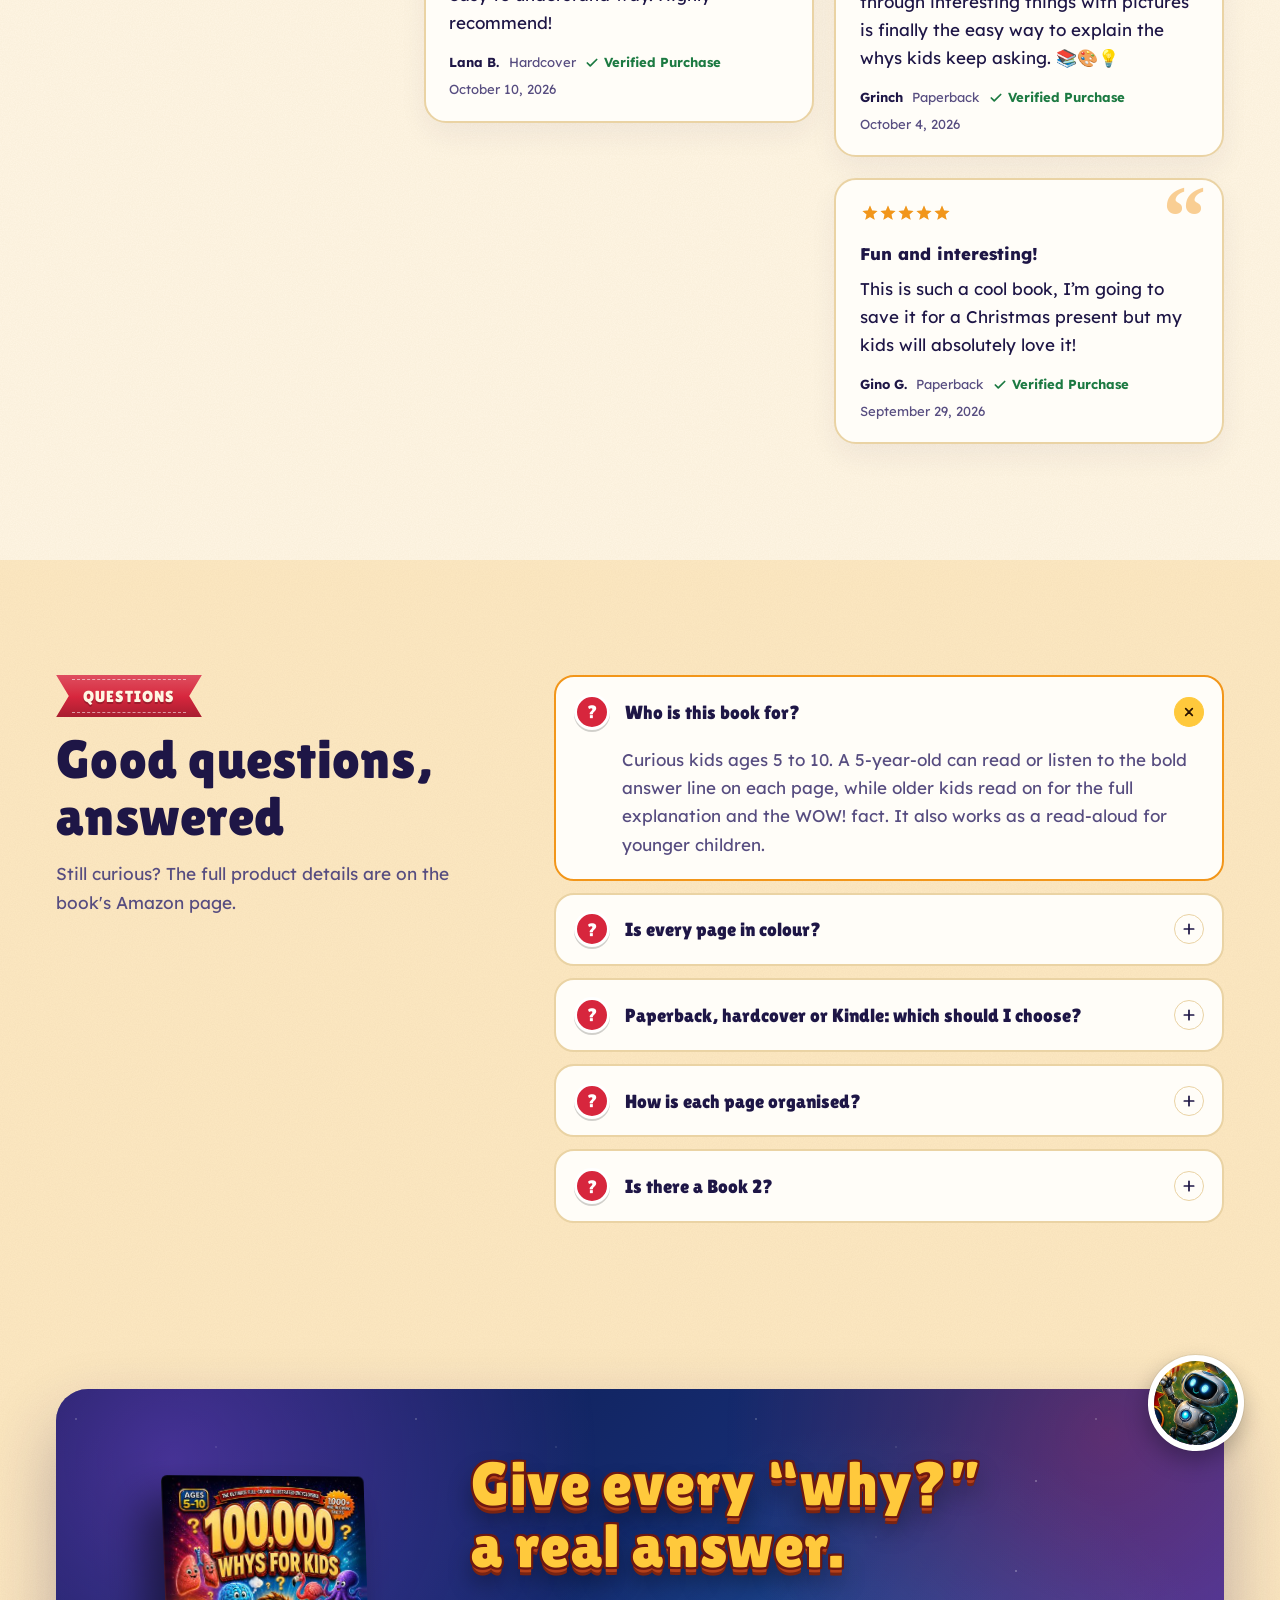
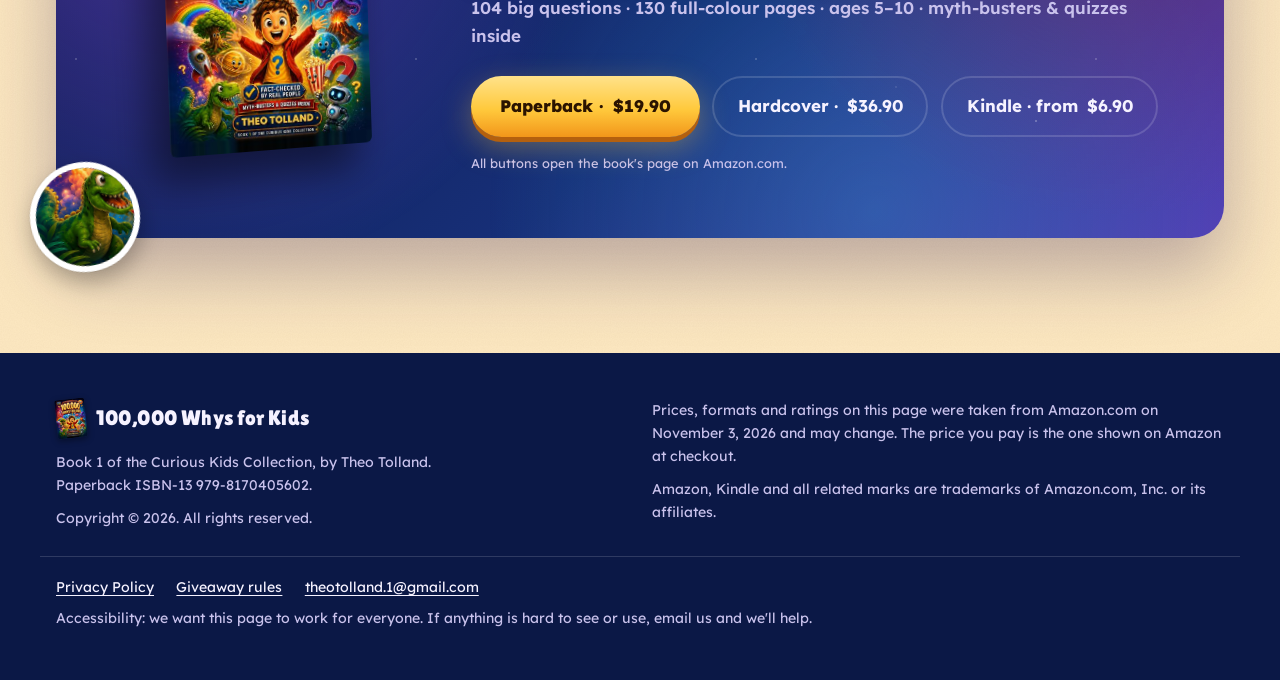
==== commit b92ce4a4: "Add the giveaway rules link to the footer and the sitemap" ====
--- a/index.html
+++ b/index.html
@@ -1326,6 +1326,7 @@
   </div>
   <div class="wrap legal-row">
     <a href="privacy.html">Privacy Policy</a>
+    <a href="giveaway/">Giveaway rules</a>
     <button type="button" id="adsSettings" hidden>Ad settings</button>
     <a href="mailto:theotolland.1@gmail.com">theotolland.1@gmail.com</a>
     <p>Accessibility: we want this page to work for everyone. If anything is hard to see or use, email us and we'll help.</p>
